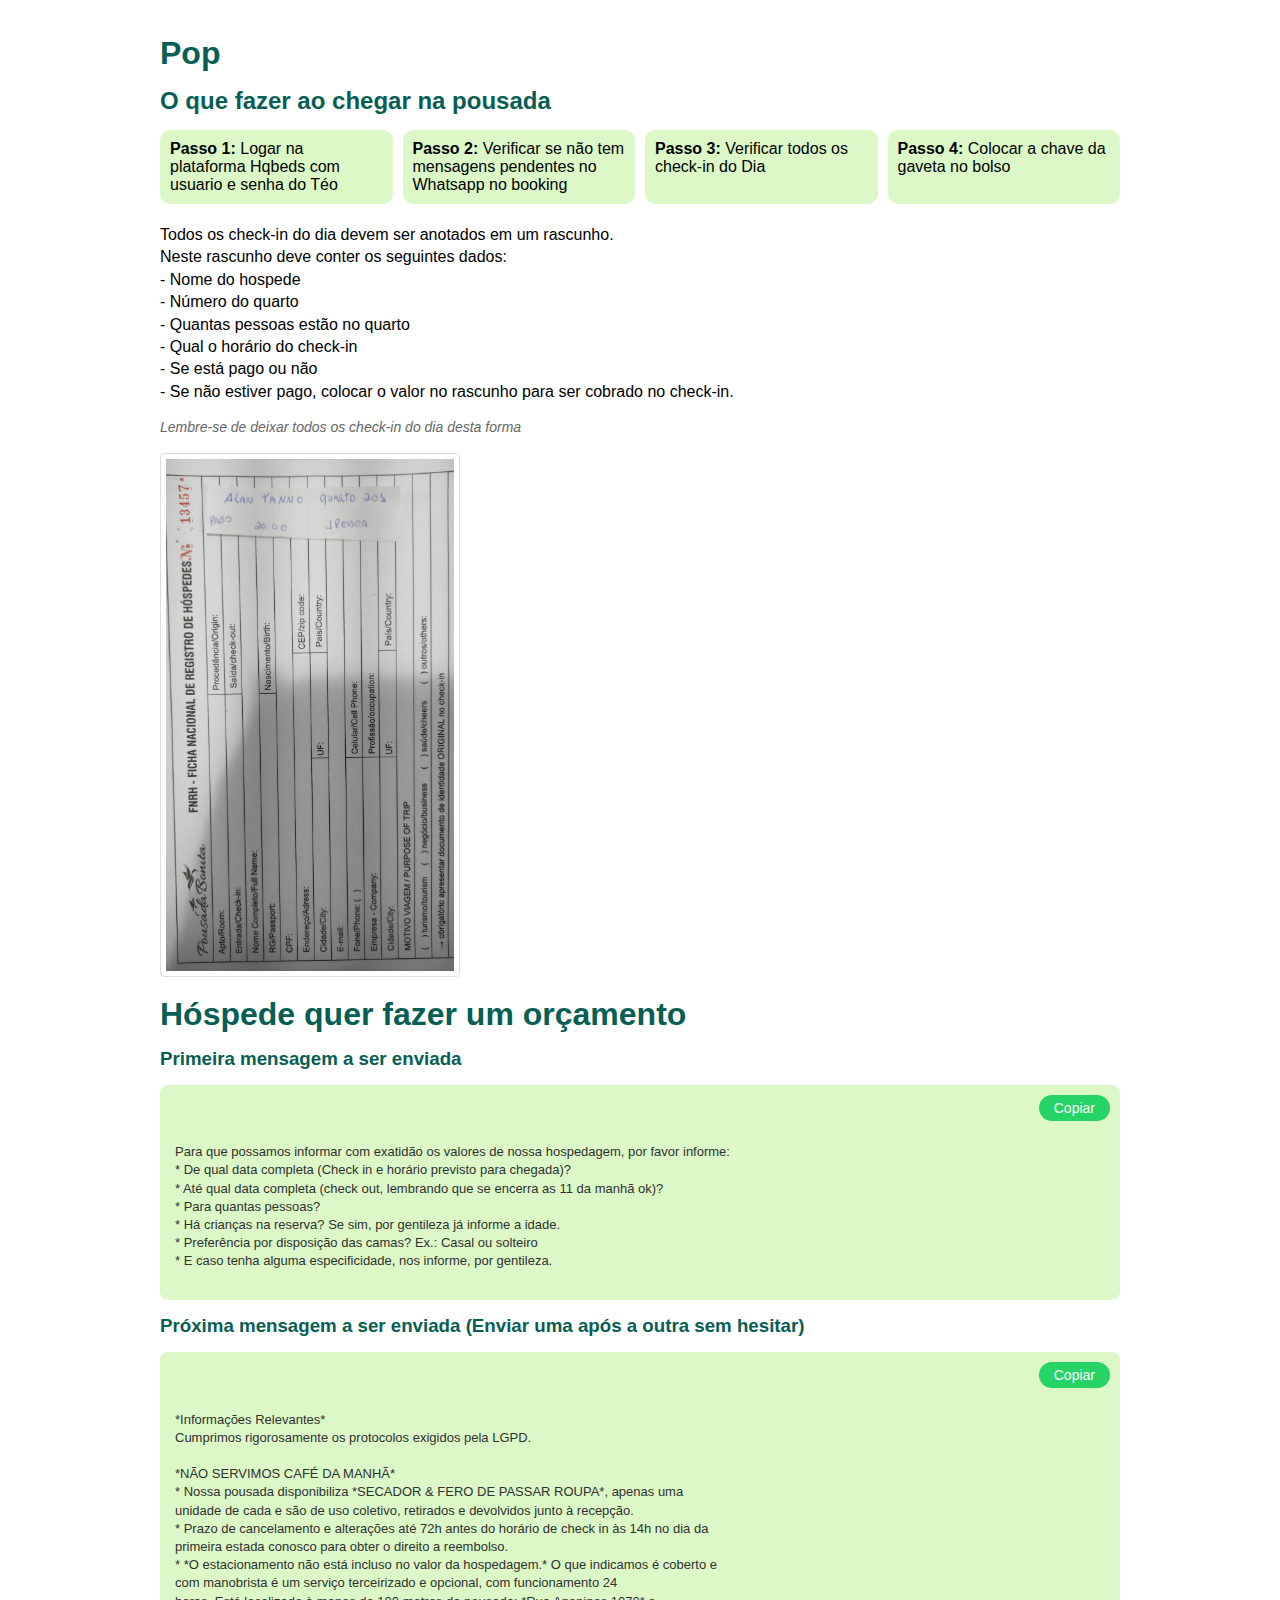
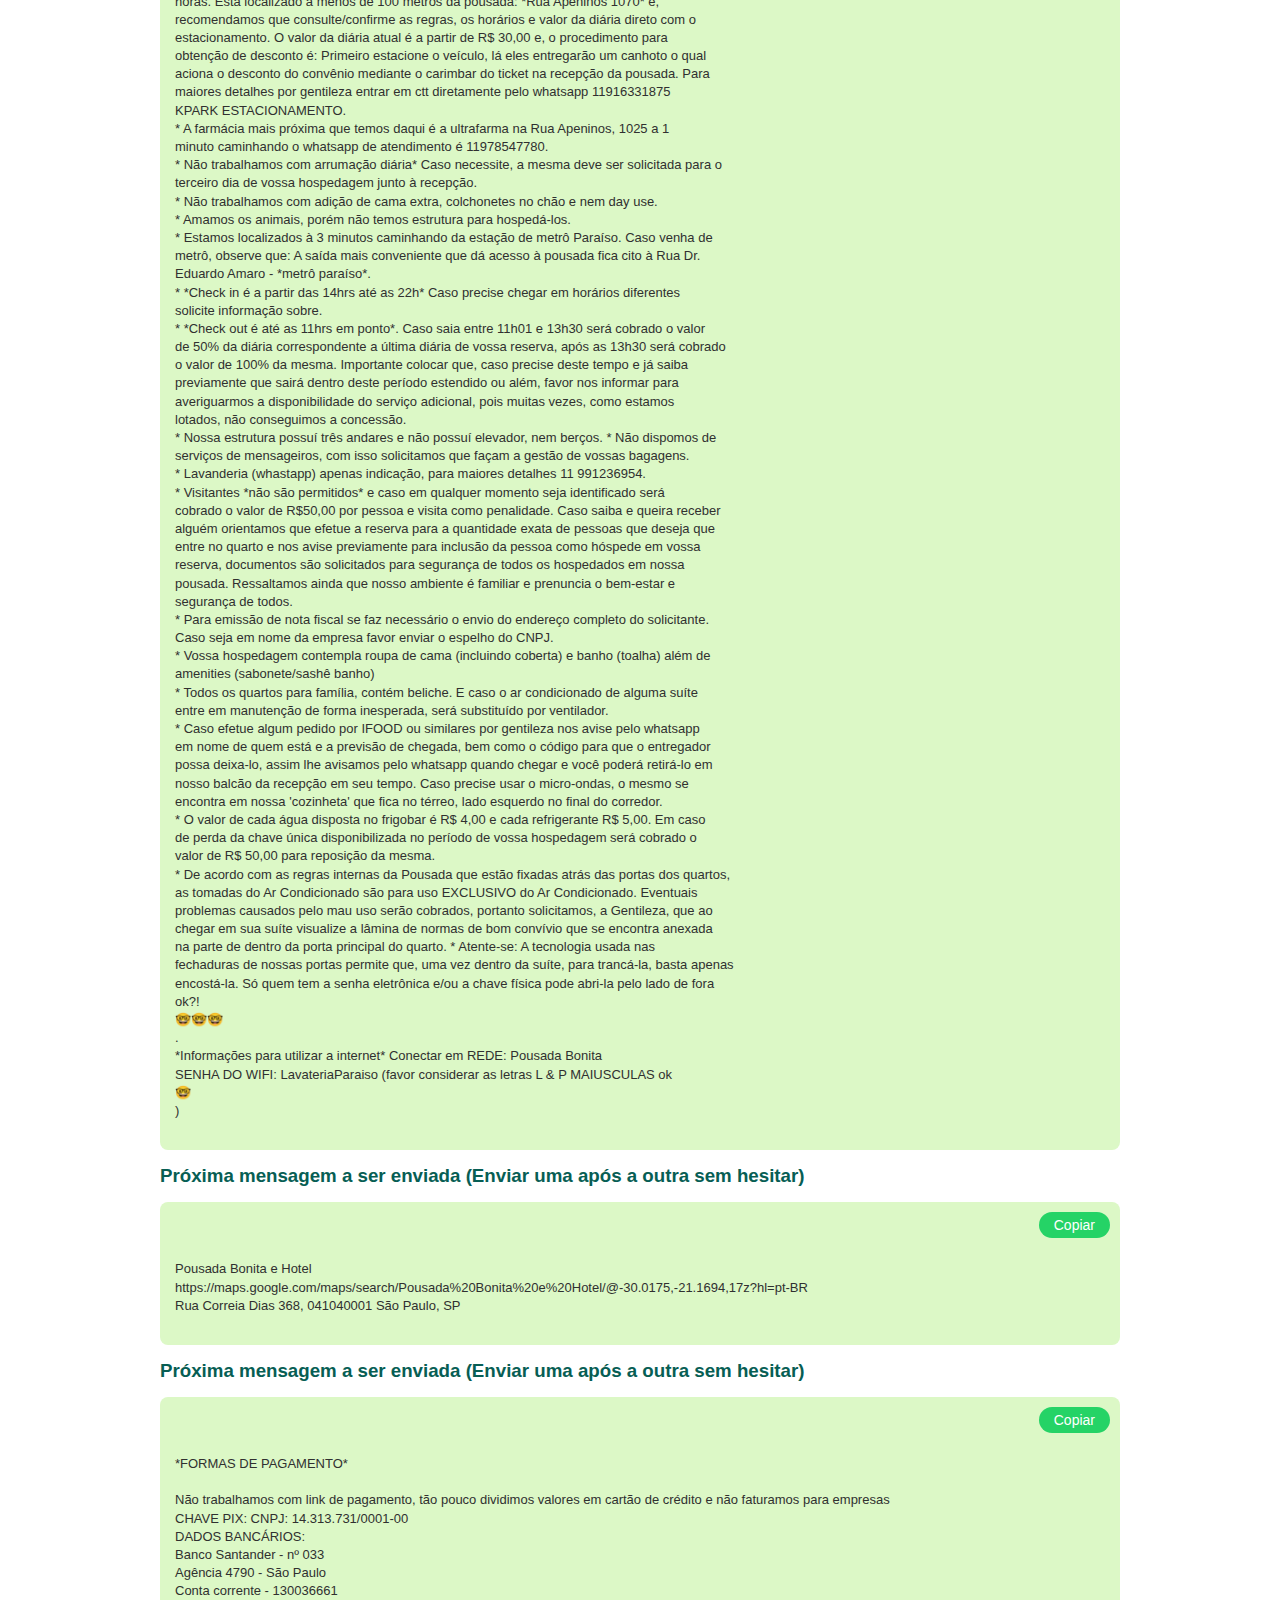
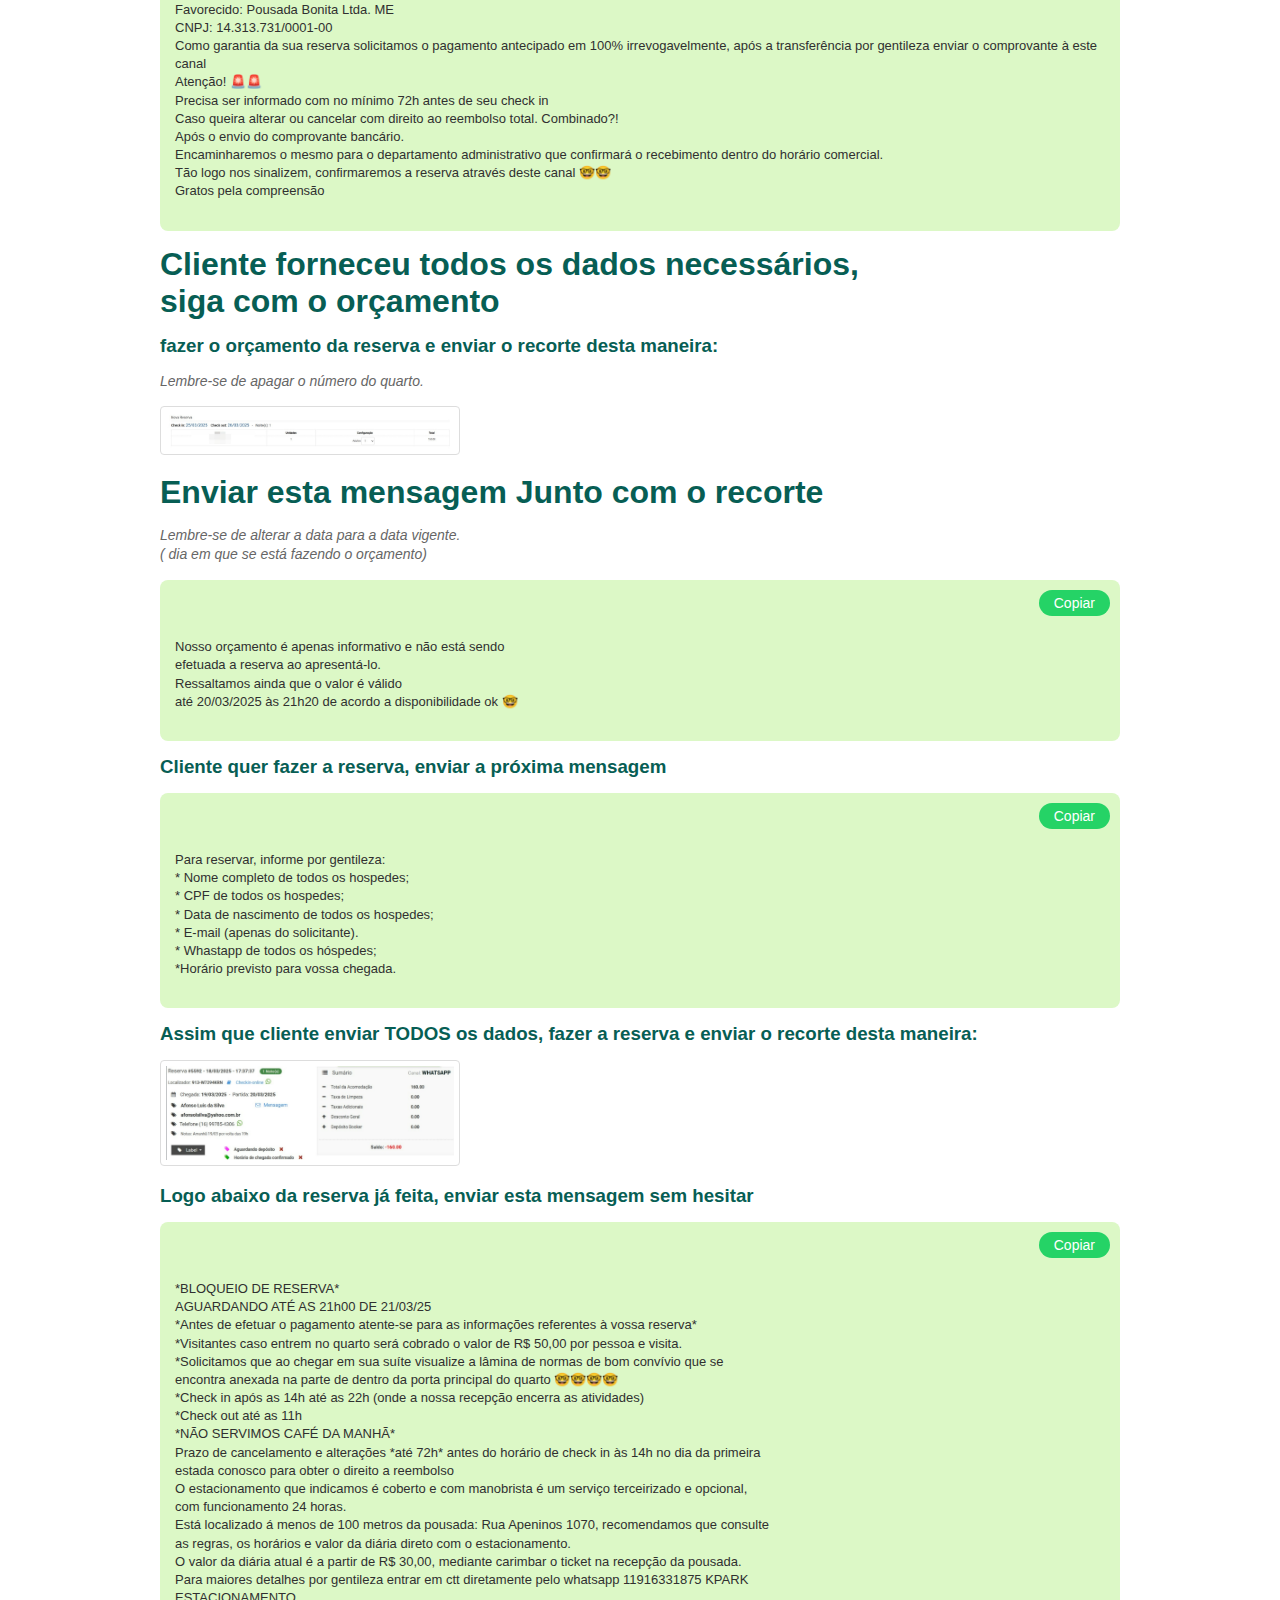
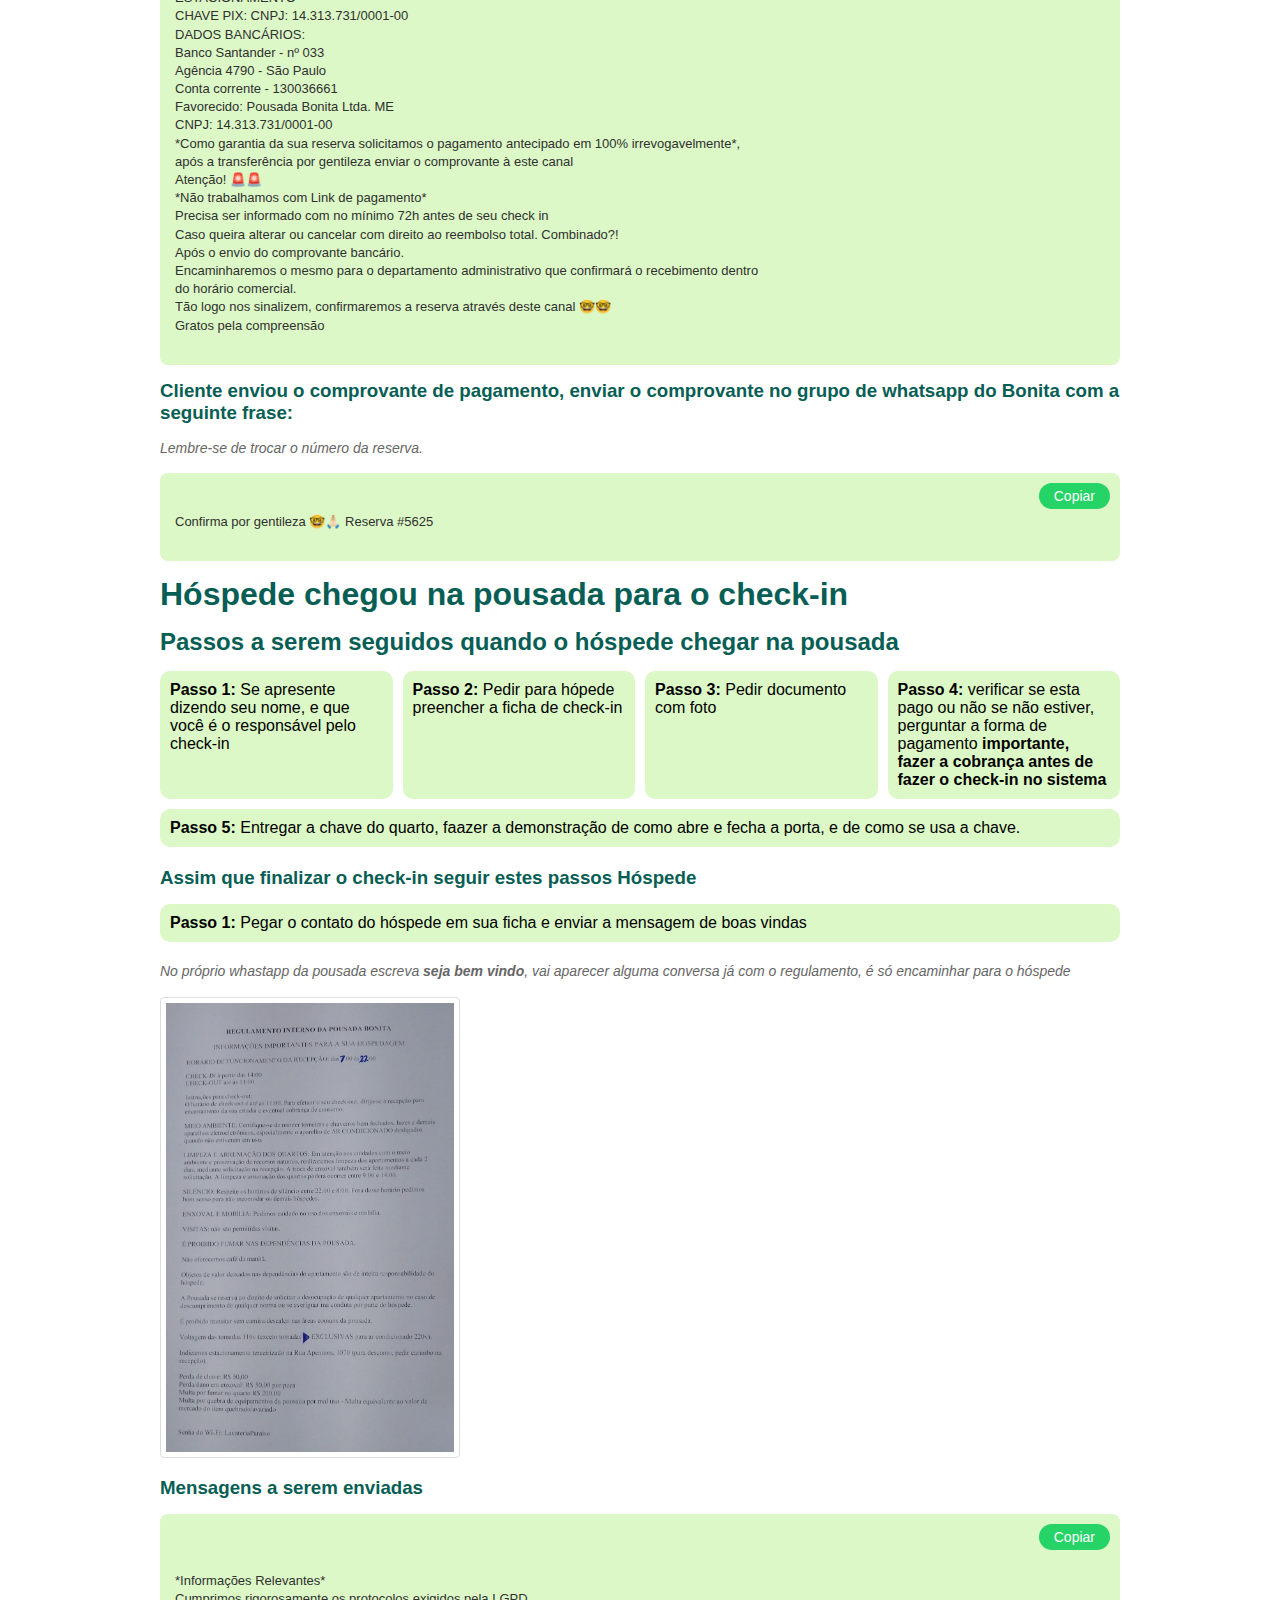
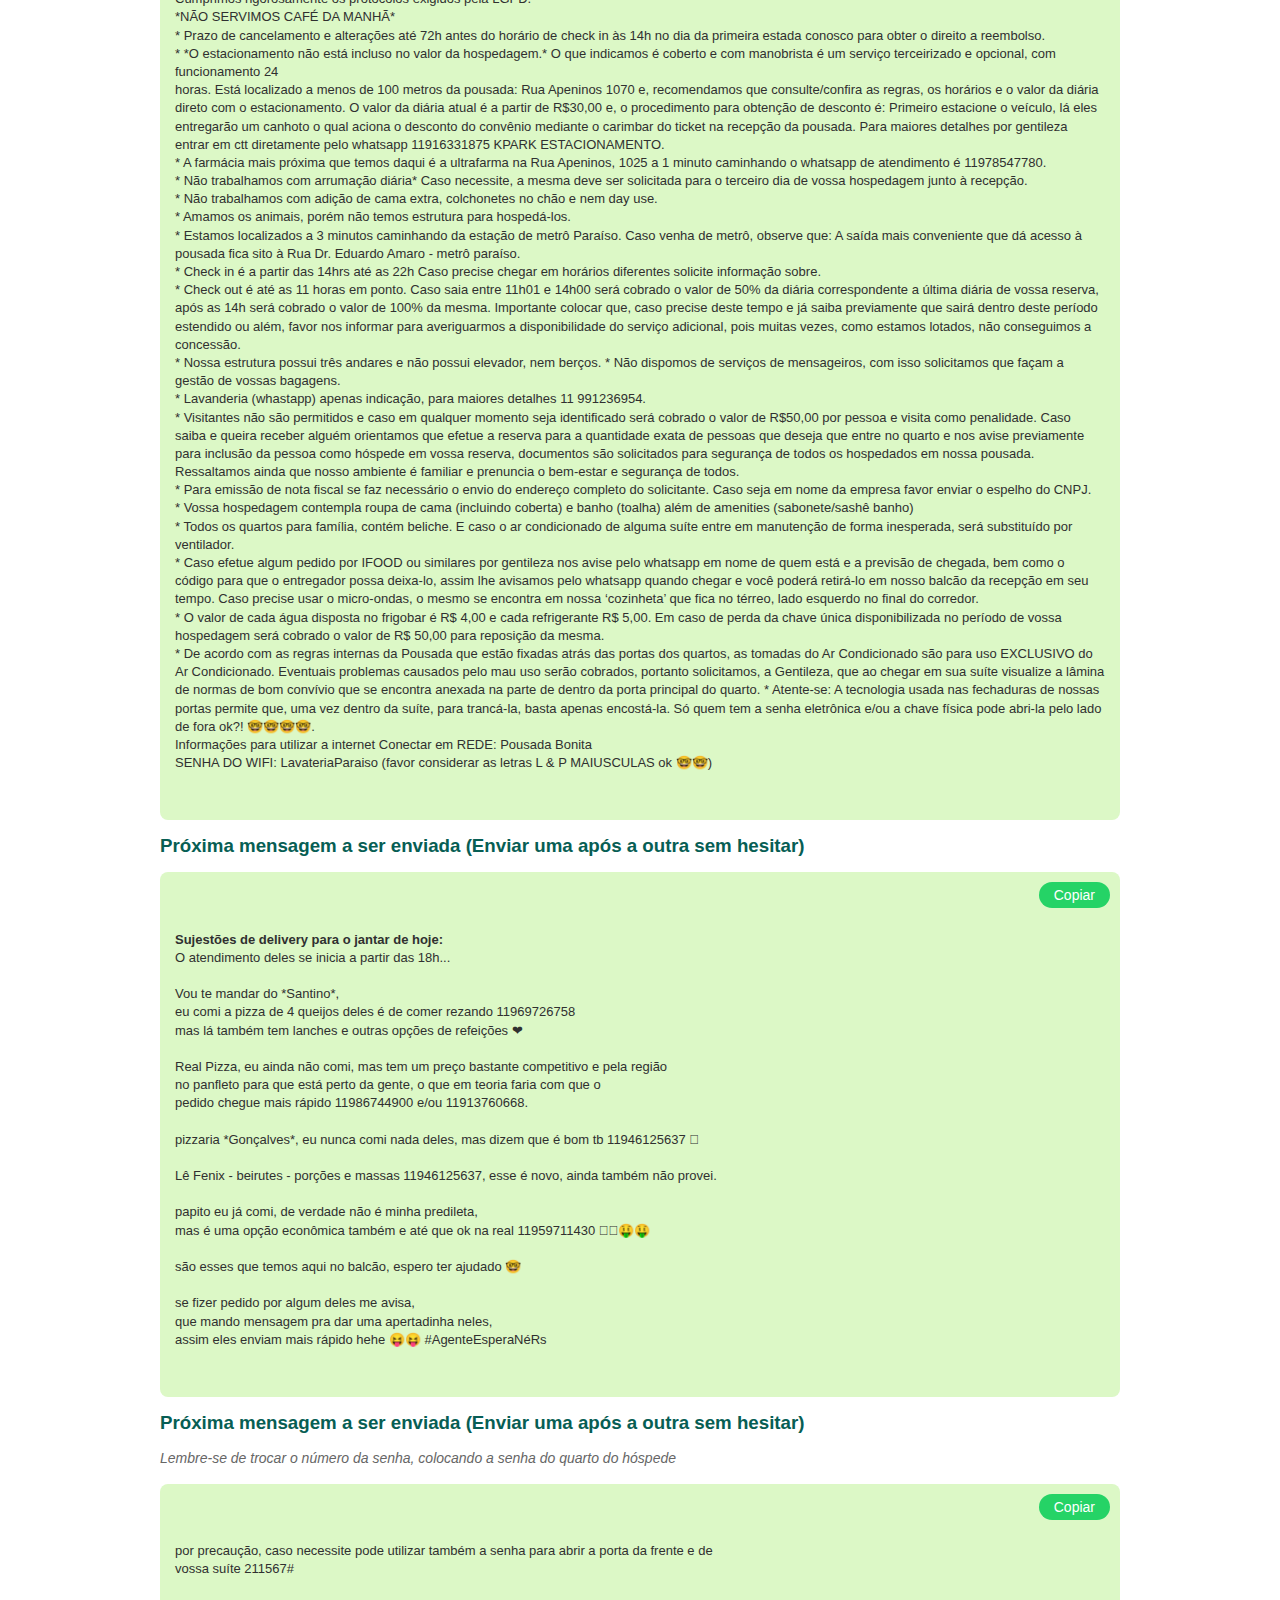
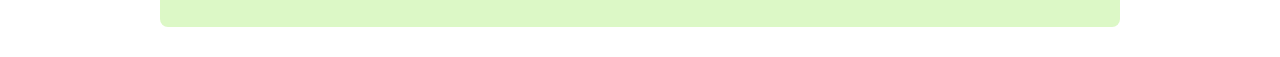
==== index.html @ 43d86a66 "." ====
<!DOCTYPE html>
<html lang="pt-br">
<head>
    <meta charset="UTF-8">
    <meta name="viewport" content="width=device-width, initial-scale=1.0">
    <title>Pop</title>
    <link rel="stylesheet" href="style.css">
</head>
<body>
    <h1>Pop</h1>

    <main>
        <h2>O que fazer ao chegar na pousada</h2>
        <div class="passos">
            <div class="passo-1">
                <strong>Passo 1:</strong>
                Logar na plataforma Hqbeds com usuario e senha do Téo
            </div>
            
            <div class="passo-2">
                <strong>Passo 2:</strong>
                Verificar se não tem mensagens pendentes no Whatsapp no booking
            </div>
            
            <div class="passo-3">
                <strong>Passo 3:</strong>
                Verificar todos os check-in do Dia
            </div>

            <div class="passo-4">
                <strong>Passo 4:</strong>
                Colocar a chave da gaveta no bolso
            </div>
        </div>

        <p>
            Todos os check-in do dia devem ser anotados em um rascunho.<br>
            Neste rascunho deve conter os seguintes dados:<br>
            - Nome do hospede<br>
            - Número do quarto<br>
            - Quantas pessoas estão no quarto<br>
            - Qual o horário do check-in<br>
            - Se está pago ou não<br>
            - Se não estiver pago, colocar o valor no rascunho para ser cobrado no check-in.
        </p>
       
        <div class="exemplo-checkin"> 

            <p class="legenda"> Lembre-se de deixar todos os check-in do dia desta forma</p>

            <div class="imagem-container">
                <img src="imagem/che.jpg" alt="Exemplo de check-in">
            </div>
           
        </div>

        <h1>Hóspede quer fazer um orçamento</h1>
        <h3>
            Primeira mensagem a ser enviada
        </h3>

        <div class="mensagem-whatsapp">
            <p id="mensagem-1">
                Para que possamos informar com exatidão os valores de nossa hospedagem, por favor informe:
                * De qual data completa (Check in e horário previsto para chegada)?
                * Até qual data completa (check out, lembrando que se encerra as 11 da manhã ok)? 
                * Para quantas pessoas?
                * Há crianças na reserva? Se sim, por gentileza já informe a idade.
                * Preferência por disposição das camas? Ex.: Casal ou solteiro 
                * E caso tenha alguma especificidade, nos informe, por gentileza.
            </p>
            <button class="botao-copiar" onclick="copiarTexto('mensagem-1')">Copiar</button>
        </div>
    
        <h3>Próxima mensagem a ser enviada (Enviar uma após a outra sem hesitar)</h3>
                    
        <div class="mensagem-whatsapp">
            <p id="mensagem-2">   <button class="botao-copiar" onclick="copiarTexto('mensagem-2')">Copiar</button>
*Informações Relevantes* 
Cumprimos rigorosamente os protocolos exigidos pela LGPD. 

*NÃO SERVIMOS CAFÉ DA MANHÃ* 
* Nossa pousada disponibiliza *SECADOR & FERO DE PASSAR ROUPA*, apenas uma 
unidade de cada e são de uso coletivo, retirados e devolvidos junto à recepção.  
* Prazo de cancelamento e alterações até 72h antes do horário de check in às 14h no dia da 
primeira estada conosco para obter o direito a reembolso. 
* *O estacionamento não está incluso no valor da hospedagem.* O que indicamos é coberto e 
com manobrista é um serviço terceirizado e opcional, com funcionamento 24 
horas. Está localizado à menos de 100 metros da pousada: *Rua Apeninos 1070* e, 
recomendamos que consulte/confirme as regras, os horários e valor da diária direto com o 
estacionamento. O valor da diária atual é a partir de R$ 30,00 e, o procedimento para 
obtenção de desconto é: Primeiro estacione o veículo, lá eles entregarão um canhoto o qual 
aciona o desconto do convênio mediante o carimbar do ticket na recepção da pousada. Para 
maiores detalhes por gentileza entrar em ctt diretamente pelo whatsapp 11916331875 
KPARK ESTACIONAMENTO. 
* A farmácia mais próxima que temos daqui é a ultrafarma na Rua Apeninos, 1025 a 1 
minuto caminhando o whatsapp de atendimento é 11978547780. 
* Não trabalhamos com arrumação diária* Caso necessite, a mesma deve ser solicitada para o 
terceiro dia de vossa hospedagem junto à recepção. 
* Não trabalhamos com adição de cama extra, colchonetes no chão e nem day use. 
* Amamos os animais, porém não temos estrutura para hospedá-los. 
* Estamos localizados à 3 minutos caminhando da estação de metrô Paraíso. Caso venha de 
metrô, observe que: A saída mais conveniente que dá acesso à pousada fica cito à Rua Dr. 
Eduardo Amaro - *metrô paraíso*. 
* *Check in é a partir das 14hrs até as 22h* Caso precise chegar em horários diferentes 
solicite informação sobre. 
* *Check out é até as 11hrs em ponto*. Caso saia entre 11h01 e 13h30 será cobrado o valor 
de 50% da diária correspondente a última diária de vossa reserva, após as 13h30 será cobrado 
o valor de 100% da mesma. Importante colocar que, caso precise deste tempo e já saiba 
previamente que sairá dentro deste período estendido ou além, favor nos informar para 
averiguarmos a disponibilidade do serviço adicional, pois muitas vezes, como estamos 
lotados, não conseguimos a concessão. 
* Nossa estrutura possuí três andares e não possuí elevador, nem berços. * Não dispomos de 
serviços de mensageiros, com isso solicitamos que façam a gestão de vossas bagagens. 
* Lavanderia (whastapp) apenas indicação, para maiores detalhes 11 991236954. 
* Visitantes *não são permitidos* e caso em qualquer momento seja identificado será 
cobrado o valor de R$50,00 por pessoa e visita como penalidade. Caso saiba e queira receber 
alguém orientamos que efetue a reserva para a quantidade exata de pessoas que deseja que 
entre no quarto e nos avise previamente para inclusão da pessoa como hóspede em vossa 
reserva, documentos são solicitados para segurança de todos os hospedados em nossa 
pousada. Ressaltamos ainda que nosso ambiente é familiar e prenuncia o bem-estar e 
segurança de todos. 
* Para emissão de nota fiscal se faz necessário o envio do endereço completo do solicitante. 
Caso seja em nome da empresa favor enviar o espelho do CNPJ. 
* Vossa hospedagem contempla roupa de cama (incluindo coberta) e banho (toalha) além de 
amenities (sabonete/sashê banho) 
* Todos os quartos para família, contém beliche. E caso o ar condicionado de alguma suíte 
entre em manutenção de forma inesperada, será substituído por ventilador. 
* Caso efetue algum pedido por IFOOD ou similares por gentileza nos avise pelo whatsapp 
em nome de quem está e a previsão de chegada, bem como o código para que o entregador 
possa deixa-lo, assim lhe avisamos pelo whatsapp quando chegar e você poderá retirá-lo em 
nosso balcão da recepção em seu tempo. Caso precise usar o micro-ondas, o mesmo se 
encontra em nossa 'cozinheta' que fica no térreo, lado esquerdo no final do corredor. 
* O valor de cada água disposta no frigobar é R$ 4,00 e cada refrigerante R$ 5,00. Em caso 
de perda da chave única disponibilizada no período de vossa hospedagem será cobrado o 
valor de R$ 50,00 para reposição da mesma. 
* De acordo com as regras internas da Pousada que estão fixadas atrás das portas dos quartos, 
as tomadas do Ar Condicionado são para uso EXCLUSIVO do Ar Condicionado. Eventuais 
problemas causados pelo mau uso serão cobrados, portanto solicitamos, a Gentileza, que ao 
chegar em sua suíte visualize a lâmina de normas de bom convívio que se encontra anexada 
na parte de dentro da porta principal do quarto. * Atente-se: A tecnologia usada nas 
fechaduras de nossas portas permite que, uma vez dentro da suíte, para trancá-la, basta apenas 
encostá-la. Só quem tem a senha eletrônica e/ou a chave física pode abri-la pelo lado de fora 
ok?! 
🤓🤓🤓
 . 
*Informações para utilizar a internet* Conectar em REDE: Pousada Bonita 
SENHA DO WIFI: LavateriaParaiso (favor considerar as letras L & P MAIUSCULAS ok 
🤓
)
            </p>
         
        </div>

        <h3>Próxima mensagem a ser enviada (Enviar uma após a outra sem hesitar)</h3>
        
        <div class="mensagem-whatsapp">
            <p id="mensagem-3">
Pousada Bonita e Hotel
https://maps.google.com/maps/search/Pousada%20Bonita%20e%20Hotel/@-30.0175,-21.1694,17z?hl=pt-BR
Rua Correia Dias 368, 041040001 São Paulo, SP
            </p>
            <button class="botao-copiar" onclick="copiarTexto('mensagem-3')">Copiar</button>
        </div>

        <h3>Próxima mensagem a ser enviada (Enviar uma após a outra sem hesitar)</h3>

        <div class="mensagem-whatsapp">
            <p id="mensagem-4">
*FORMAS DE PAGAMENTO*

Não trabalhamos com link de pagamento, tão pouco dividimos valores em cartão de crédito e não faturamos para empresas
CHAVE PIX: CNPJ: 14.313.731/0001-00
DADOS BANCÁRIOS:
Banco Santander - nº 033
Agência 4790 - São Paulo
Conta corrente - 130036661
Favorecido: Pousada Bonita Ltda. ME
CNPJ: 14.313.731/0001-00
Como garantia da sua reserva solicitamos o pagamento antecipado em 100% irrevogavelmente, após a transferência por gentileza enviar o comprovante à este canal
Atenção! 🚨🚨
Precisa ser informado com no mínimo 72h antes de seu check in
Caso queira alterar ou cancelar com direito ao reembolso total. Combinado?!
Após o envio do comprovante bancário.
Encaminharemos o mesmo para o departamento administrativo que confirmará o recebimento dentro do horário comercial.
Tão logo nos sinalizem, confirmaremos a reserva através deste canal 🤓🤓
Gratos pela compreensão
            </p>
            <button class="botao-copiar" onclick="copiarTexto('mensagem-4')">Copiar</button>

          
        </div>
        <h1> Cliente forneceu todos os dados necessários, <br>
            siga com o orçamento</h1>
        <p></p>
        <h3> fazer o orçamento da reserva e enviar o recorte desta maneira:</h3>
        <div class="imagem-container">
            <p class="legenda"> 
                Lembre-se de apagar o número do quarto.
                
               
                </p>

            <div><img src="imagem/WhatsApp Image 2025-03-21 at 15.20.46.jpeg" alt="Exemplo de orçamento"></div>
            
        </div>
        
        <h1>Enviar esta mensagem Junto com o recorte</h1>
        <p class="legenda"> 
            Lembre-se de alterar a data para a data vigente. <br>
            ( dia em que se está fazendo o orçamento)
            </p>
            
            <div class="mensagem-whatsapp">
                <button onclick="copiarTexto('mensagem-8')" id="botao-5" class="botao-copiar">Copiar</button>
                <p id="mensagem-8">
            Nosso orçamento é apenas informativo e não está sendo
            efetuada a reserva ao apresentá-lo.
            Ressaltamos ainda que o valor é válido
            até 20/03/2025 às 21h20 de acordo a disponibilidade ok 🤓
                </p>
            </div>

        <h3>Cliente quer fazer a reserva, enviar a próxima mensagem</h3>

        <div class="mensagem-whatsapp">
            <p id="mensagem-5">
        Para reservar, informe por gentileza:
        * Nome completo de todos os hospedes;
        * CPF de todos os hospedes;
        * Data de nascimento de todos os hospedes;
        * E-mail (apenas do solicitante).
        * Whastapp de todos os hóspedes;
        *Horário previsto para vossa chegada.
            </p>
            <button class="botao-copiar" onclick="copiarTexto('mensagem-5')">Copiar</button>
        </div>
            
        <h3>Assim que cliente enviar TODOS os dados, fazer a reserva e enviar o recorte desta maneira:</h3>
        
        <div class="imagem-container">
            <img src="imagem/reserva feita aguradando pagamentos.jpg" alt="Reserva feita aguardando pagamento">
        </div>

        <h3>Logo abaixo da reserva já feita, enviar esta mensagem sem hesitar</h3>
        
        <div class="mensagem-whatsapp">
            <p id="mensagem-6">
*BLOQUEIO DE RESERVA*
AGUARDANDO ATÉ AS 21h00 DE 21/03/25
*Antes de efetuar o pagamento atente-se para as informações referentes à vossa reserva*
*Visitantes caso entrem no quarto será cobrado o valor de R$ 50,00 por pessoa e visita.
*Solicitamos que ao chegar em sua suíte visualize a lâmina de normas de bom convívio que se
encontra anexada na parte de dentro da porta principal do quarto 🤓🤓🤓🤓
*Check in após as 14h até as 22h (onde a nossa recepção encerra as atividades)
*Check out até as 11h
*NÃO SERVIMOS CAFÉ DA MANHÃ*
Prazo de cancelamento e alterações *até 72h* antes do horário de check in às 14h no dia da primeira
estada conosco para obter o direito a reembolso
O estacionamento que indicamos é coberto e com manobrista é um serviço terceirizado e opcional,
com funcionamento 24 horas.
Está localizado á menos de 100 metros da pousada: Rua Apeninos 1070, recomendamos que consulte
as regras, os horários e valor da diária direto com o estacionamento.
O valor da diária atual é a partir de R$ 30,00, mediante carimbar o ticket na recepção da pousada.
Para maiores detalhes por gentileza entrar em ctt diretamente pelo whatsapp 11916331875 KPARK
ESTACIONAMENTO
CHAVE PIX: CNPJ: 14.313.731/0001-00
DADOS BANCÁRIOS:
Banco Santander - nº 033
Agência 4790 - São Paulo
Conta corrente - 130036661
Favorecido: Pousada Bonita Ltda. ME
CNPJ: 14.313.731/0001-00
*Como garantia da sua reserva solicitamos o pagamento antecipado em 100% irrevogavelmente*,
após a transferência por gentileza enviar o comprovante à este canal
Atenção! 🚨🚨
*Não trabalhamos com Link de pagamento*
Precisa ser informado com no mínimo 72h antes de seu check in
Caso queira alterar ou cancelar com direito ao reembolso total. Combinado?!
Após o envio do comprovante bancário.
Encaminharemos o mesmo para o departamento administrativo que confirmará o recebimento dentro
do horário comercial.
Tão logo nos sinalizem, confirmaremos a reserva através deste canal 🤓🤓
Gratos pela compreensão
            </p>
            <button class="botao-copiar" onclick="copiarTexto('mensagem-6')">Copiar</button>
        </div>
        
        <h3>Cliente enviou o comprovante de pagamento, enviar o comprovante no grupo de whatsapp do Bonita com a seguinte frase:</h3>
        <p class="legenda">
            Lembre-se de trocar o número da reserva.
         </p>
        <div class="mensagem-whatsapp">
           
            <p id="mensagem-7">Confirma por gentileza 🤓🙏🏻 Reserva #5625</p>
            <button class="botao-copiar" onclick="copiarTexto('mensagem-7')">Copiar</button>
        </div>
        
       
        <h1>
        Hóspede chegou na pousada para o check-in
        </h1>

       <h2>Passos a serem seguidos quando o hóspede 
        chegar na pousada
       </h2>
        <div class="passos">
            <div class="passo-1">
                <strong>Passo 1:</strong>
                Se apresente dizendo seu nome, e que você é 
                o responsável pelo check-in
            </div>
            
            <div class="passo-2">
                <strong>Passo 2:</strong>
                Pedir para hópede preencher a ficha de check-in
            </div>
            
            <div class="passo-3">
                <strong>Passo 3:</strong>
                Pedir documento com foto
            </div>

            <div class="passo-4">
                <strong>Passo 4:</strong>
                verificar se esta pago ou não
                se não estiver, perguntar a forma de pagamento
                <strong>importante, fazer a cobrança antes de 
                    fazer o check-in no sistema</strong>
            </div>
           
              
            <div class="passo-5">
                <strong>Passo 5:</strong>
                Entregar a chave do quarto, faazer a
                 demonstração de como
                abre e fecha a porta, e de
                 como se usa a chave.

            </div>      
        </div>


        <h3>
                Assim que finalizar o check-in 
                seguir estes passos Hóspede
        </h3>
        <div class="passos">
            <div class="passo-1">
                <strong>Passo 1:</strong>
                Pegar o contato do hóspede em sua ficha e enviar 
                a mensagem de boas vindas
               
            </div>
             </div>     

        
         
        <p class="legenda">
            No próprio whastapp da pousada escreva
             <strong>seja bem vindo</strong>, vai aparecer alguma conversa
            já com o regulamento, é só encaminhar para o hóspede
         </p>
        <img src="imagem/regulamento interno.jpeg" alt="">

        <h3>Mensagens a serem enviadas</h3>

        <div class="mensagem-whatsapp">
            <p id="mensagem-9">
                *Informações Relevantes*
Cumprimos rigorosamente os protocolos exigidos pela LGPD.
*NÃO SERVIMOS CAFÉ DA MANHÃ*
* Prazo de cancelamento e alterações até 72h antes do horário de check in às 14h no dia da primeira estada conosco para obter o direito a reembolso.
* *O estacionamento não está incluso no valor da hospedagem.* O que indicamos é coberto e com manobrista é um serviço terceirizado e opcional, com funcionamento 24
horas. Está localizado a menos de 100 metros da pousada: Rua Apeninos 1070 e, recomendamos que consulte/confira as regras, os horários e o valor da diária direto com o estacionamento. O valor da diária atual é a partir de R$30,00 e, o procedimento para obtenção de desconto é: Primeiro estacione o veículo, lá eles entregarão um canhoto o qual aciona o desconto do convênio mediante o carimbar do ticket na recepção da pousada. Para maiores detalhes por gentileza entrar em ctt diretamente pelo whatsapp 11916331875 KPARK ESTACIONAMENTO.
* A farmácia mais próxima que temos daqui é a ultrafarma na Rua Apeninos, 1025 a 1 minuto caminhando o whatsapp de atendimento é 11978547780.
* Não trabalhamos com arrumação diária* Caso necessite, a mesma deve ser solicitada para o terceiro dia de vossa hospedagem junto à recepção.
* Não trabalhamos com adição de cama extra, colchonetes no chão e nem day use.
* Amamos os animais, porém não temos estrutura para hospedá-los.
* Estamos localizados a 3 minutos caminhando da estação de metrô Paraíso. Caso venha de metrô, observe que: A saída mais conveniente que dá acesso à pousada fica sito à Rua Dr. Eduardo Amaro - metrô paraíso.
* Check in é a partir das 14hrs até as 22h Caso precise chegar em horários diferentes solicite informação sobre.
* Check out é até as 11 horas em ponto. Caso saia entre 11h01 e 14h00 será cobrado o valor de 50% da diária correspondente a última diária de vossa reserva, após as 14h será cobrado o valor de 100% da mesma. Importante colocar que, caso precise deste tempo e já saiba previamente que sairá dentro deste período estendido ou além, favor nos informar para averiguarmos a disponibilidade do serviço adicional, pois muitas vezes, como estamos lotados, não conseguimos a concessão.
* Nossa estrutura possui três andares e não possui elevador, nem berços. * Não dispomos de serviços de mensageiros, com isso solicitamos que façam a gestão de vossas bagagens.
* Lavanderia (whastapp) apenas indicação, para maiores detalhes 11 991236954.
* Visitantes não são permitidos e caso em qualquer momento seja identificado será cobrado o valor de R$50,00 por pessoa e visita como penalidade. Caso saiba e queira receber alguém orientamos que efetue a reserva para a quantidade exata de pessoas que deseja que entre no quarto e nos avise previamente para inclusão da pessoa como hóspede em vossa reserva, documentos são solicitados para segurança de todos os hospedados em nossa pousada. Ressaltamos ainda que nosso ambiente é familiar e prenuncia o bem-estar e segurança de todos.
* Para emissão de nota fiscal se faz necessário o envio do endereço completo do solicitante. Caso seja em nome da empresa favor enviar o espelho do CNPJ.
* Vossa hospedagem contempla roupa de cama (incluindo coberta) e banho (toalha) além de amenities (sabonete/sashê banho)
* Todos os quartos para família, contém beliche. E caso o ar condicionado de alguma suíte entre em manutenção de forma inesperada, será substituído por ventilador.
* Caso efetue algum pedido por IFOOD ou similares por gentileza nos avise pelo whatsapp em nome de quem está e a previsão de chegada, bem como o código para que o entregador possa deixa-lo, assim lhe avisamos pelo whatsapp quando chegar e você poderá retirá-lo em nosso balcão da recepção em seu tempo. Caso precise usar o micro-ondas, o mesmo se encontra em nossa ‘cozinheta’ que fica no térreo, lado esquerdo no final do corredor.
* O valor de cada água disposta no frigobar é R$ 4,00 e cada refrigerante R$ 5,00. Em caso de perda da chave única disponibilizada no período de vossa hospedagem será cobrado o valor de R$ 50,00 para reposição da mesma.
* De acordo com as regras internas da Pousada que estão fixadas atrás das portas dos quartos, as tomadas do Ar Condicionado são para uso EXCLUSIVO do Ar Condicionado. Eventuais problemas causados pelo mau uso serão cobrados, portanto solicitamos, a Gentileza, que ao chegar em sua suíte visualize a lâmina de normas de bom convívio que se encontra anexada na parte de dentro da porta principal do quarto. * Atente-se: A tecnologia usada nas fechaduras de nossas portas permite que, uma vez dentro da suíte, para trancá-la, basta apenas encostá-la. Só quem tem a senha eletrônica e/ou a chave física pode abri-la pelo lado de fora ok?! 🤓🤓🤓🤓.
Informações para utilizar a internet Conectar em REDE: Pousada Bonita
SENHA DO WIFI: LavateriaParaiso (favor considerar as letras L & P MAIUSCULAS ok 🤓🤓)            

            </p>
            <button class="botao-copiar" onclick="copiarTexto('mensagem-9')">Copiar</button>


        </div>

        <h3>Próxima mensagem a ser enviada (Enviar uma após a outra sem hesitar)</h3>

        <div class="mensagem-whatsapp">
            <p id="mensagem-10">
                <strong>Sujestões de delivery para o jantar de hoje:</strong>
                O atendimento deles se inicia a partir das 18h...

Vou te mandar do *Santino*, 
eu comi a pizza de 4 queijos deles é de comer rezando 11969726758 
mas lá também tem lanches e outras opções de refeições ❤

Real Pizza, eu ainda não comi, mas tem um preço bastante competitivo e pela região
 no panfleto para que está perto da gente, o que em teoria faria com que o
  pedido chegue mais rápido 11986744900 e/ou 11913760668. 

pizzaria *Gonçalves*, eu nunca comi nada deles, mas dizem que é bom tb 11946125637 􁊃

Lê Fenix - beirutes - porções e massas 11946125637, esse é novo, ainda também não provei.

papito eu já comi, de verdade não é minha predileta, 
mas é uma opção econômica também e até que ok na real 11959711430 􀀀􀀀🤑🤑

são esses que temos aqui no balcão, espero ter ajudado 🤓

se fizer pedido por algum deles me avisa, 
que mando mensagem pra dar uma apertadinha neles, 
assim eles enviam mais rápido hehe 😝😝 #AgenteEsperaNéRs

            </p>
            <button class="botao-copiar" onclick="copiarTexto('mensagem-10')">Copiar</button>
        </div>

        <h3>Próxima mensagem a ser enviada (Enviar uma após a outra sem hesitar)</h3>

        <p class="legenda">
            Lembre-se de trocar o número da senha, colocando
             a senha do quarto do hóspede
         </p>
        <div class="mensagem-whatsapp">
            <p id="mensagem-11">
                por precaução, caso necessite pode utilizar também a senha para abrir a porta da frente e de
                vossa suíte  211567#

            </p>
            <button class="botao-copiar" onclick="copiarTexto('mensagem-11')">Copiar</button>
        </div>

        




          
    </main>

    <script>
        function copiarTexto(id) {
            const texto = document.getElementById(id).innerText;
            navigator.clipboard.writeText(texto).then(() => {
                const botao = document.querySelector(`button[onclick="copiarTexto('${id}')"]`);
                const textoOriginal = botao.innerText;
                botao.innerText = "Copiado!";
                setTimeout(() => {
                    botao.innerText = textoOriginal;
                }, 2000);
            });
        }
    </script>
</body>
</html>
---- style.css ----
* {
    box-sizing: border-box;
    margin: 0;
    padding: 0;
    font-family: Arial, sans-serif;
}

body {
    padding: 20px;
    max-width: 1000px;
    margin: 0 auto;
}

h1, h2, h3 {
    margin: 15px 0;
    color: #075E54;
}

.passos {
    display: flex;
    flex-wrap: wrap;
    gap: 10px;
    margin-bottom: 20px;
}

.passos > div {
    background-color: #DCF8C6;
    padding: 10px;
    border-radius: 10px;
    flex: 1;
    min-width: 200px;
}

.mensagem-whatsapp {
    background-color: #DCF8C6;
    border-radius: 8px;
    padding: 15px;
    margin: 10px 0;
    position: relative;
    min-height: 50px;
}

.mensagem-whatsapp p {
    font-size: 13px;         /* Fonte menor */
    line-height: 1.4;        /* Espaçamento entre linhas reduzido */
    white-space: pre-line;   /* Mantém as quebras de linha */
    margin-top: 25px;        /* Espaço para o botão */
    color: #303030;          /* Cor mais escura para melhor legibilidade */
}

.mensagem-whatsapp pre {
    font-size: 13px;
    font-family: inherit;    /* Usa a mesma fonte do parágrafo */
    margin: 0;
    white-space: pre-line;
}

/* Para textos ainda menores como informações adicionais */
.mensagem-whatsapp .texto-pequeno {
    font-size: 12px;
    color: #666;
}

.botao-copiar {
    position: absolute;
    top: 10px;
    right: 10px;
    background-color: #25D366;
    color: white;
    border: none;
    padding: 5px 15px;
    border-radius: 15px;
    cursor: pointer;
    font-size: 14px;
    z-index: 1;
}

.botao-copiar:hover {
    background-color: #128C7E;
}

.botao-copiar.copiado {
    background-color: #34B7F1;
}

img {
    max-width: 300px;
    height: auto;
    border: 1px solid #ddd;
    border-radius: 4px;
    padding: 5px;
}

.legenda {
    font-size: 14px;
    font-style: italic;
    margin-top: 5px;
    color: #666;
}

p {
    margin-bottom: 15px;
    line-height: 1.4;
}

#informacoes-relevantes {
    margin-top: 20px;
}

.botoes-container {
    display: flex;
    flex-wrap: wrap;
    gap: 10px;
    margin-top: 10px;
}
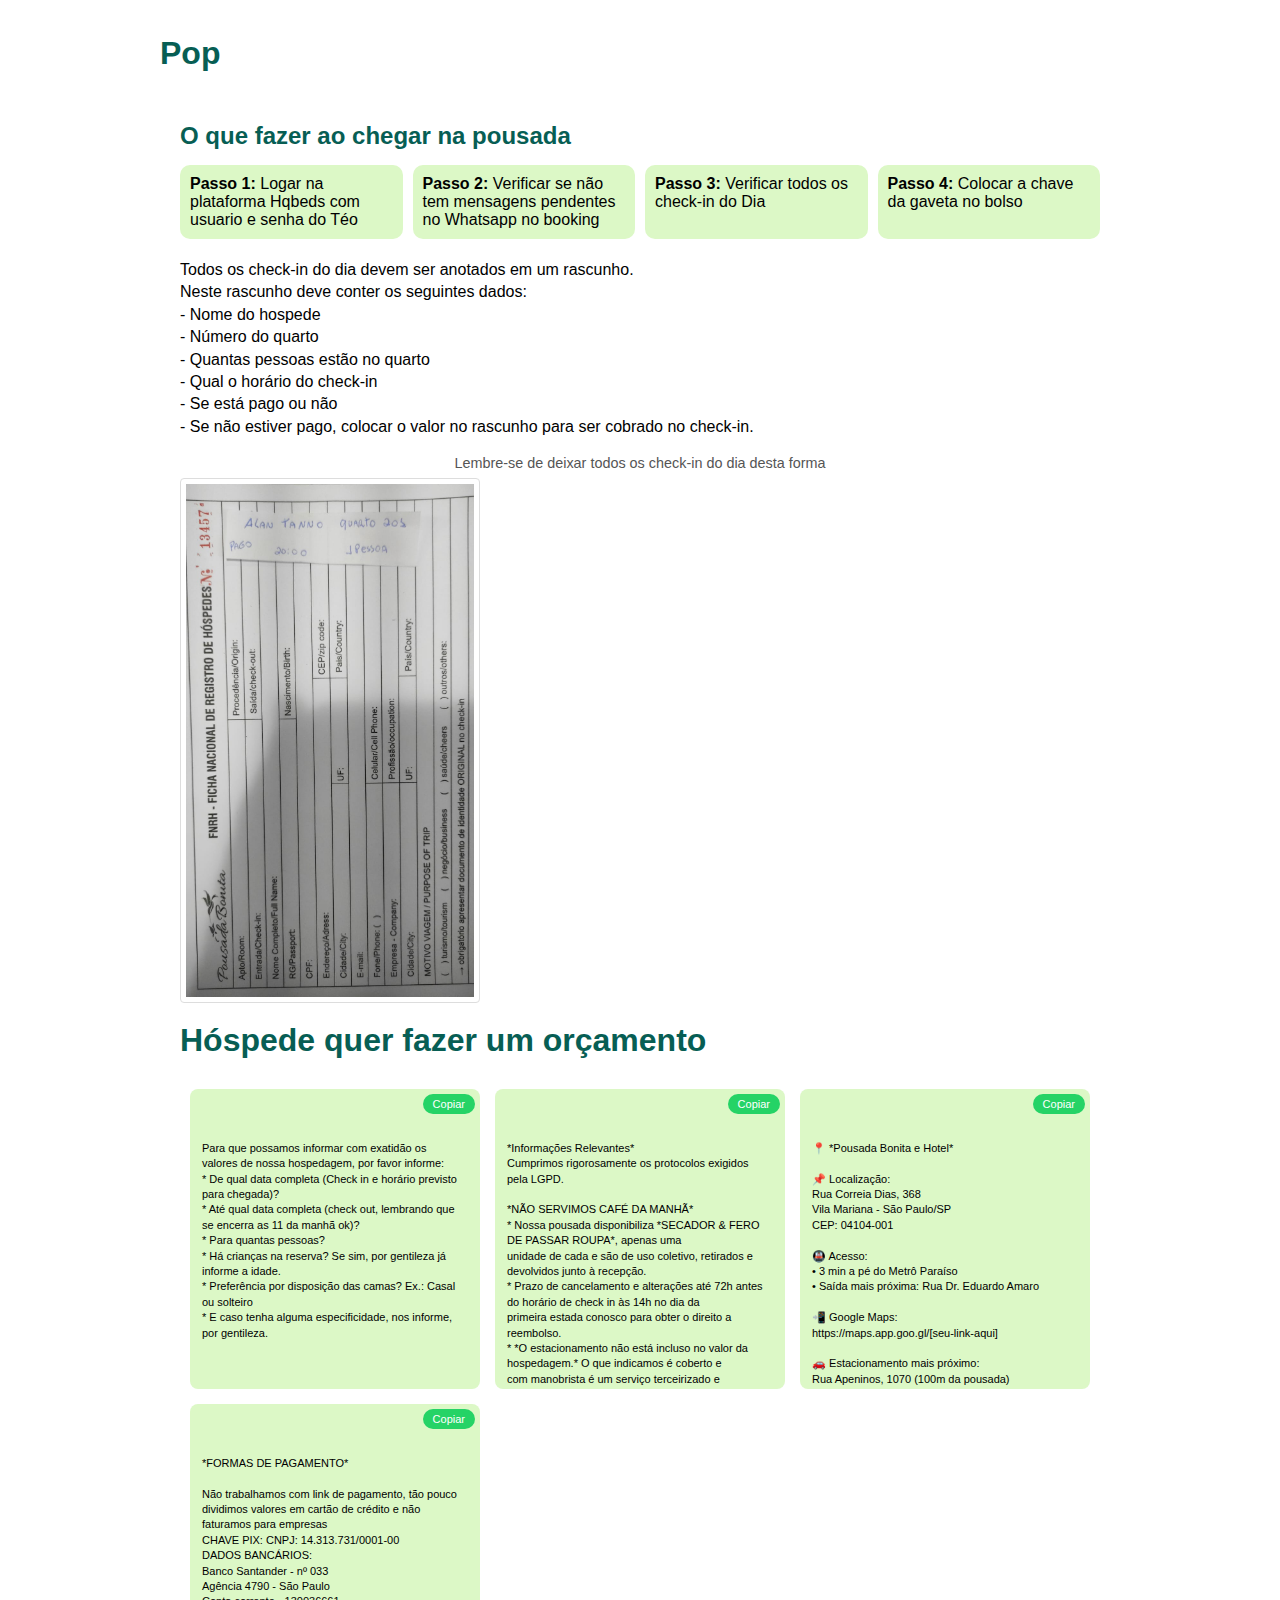
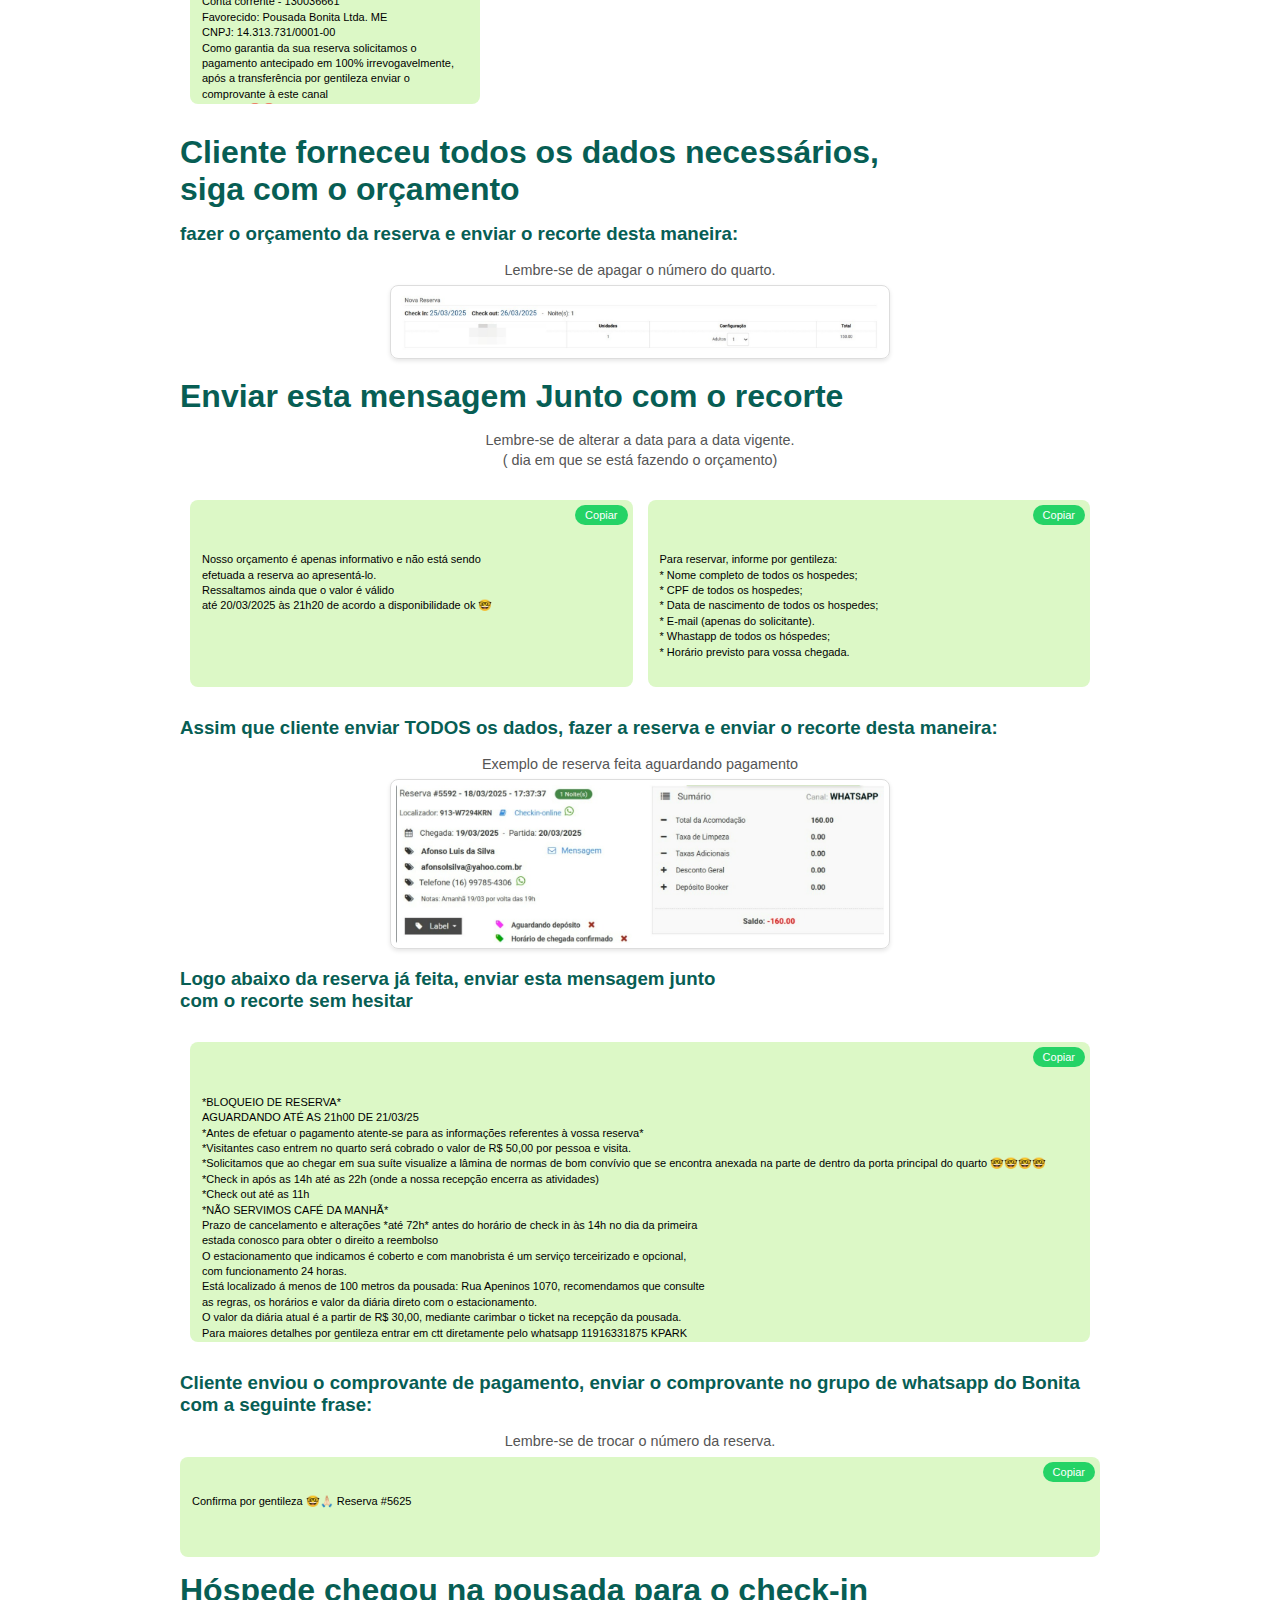
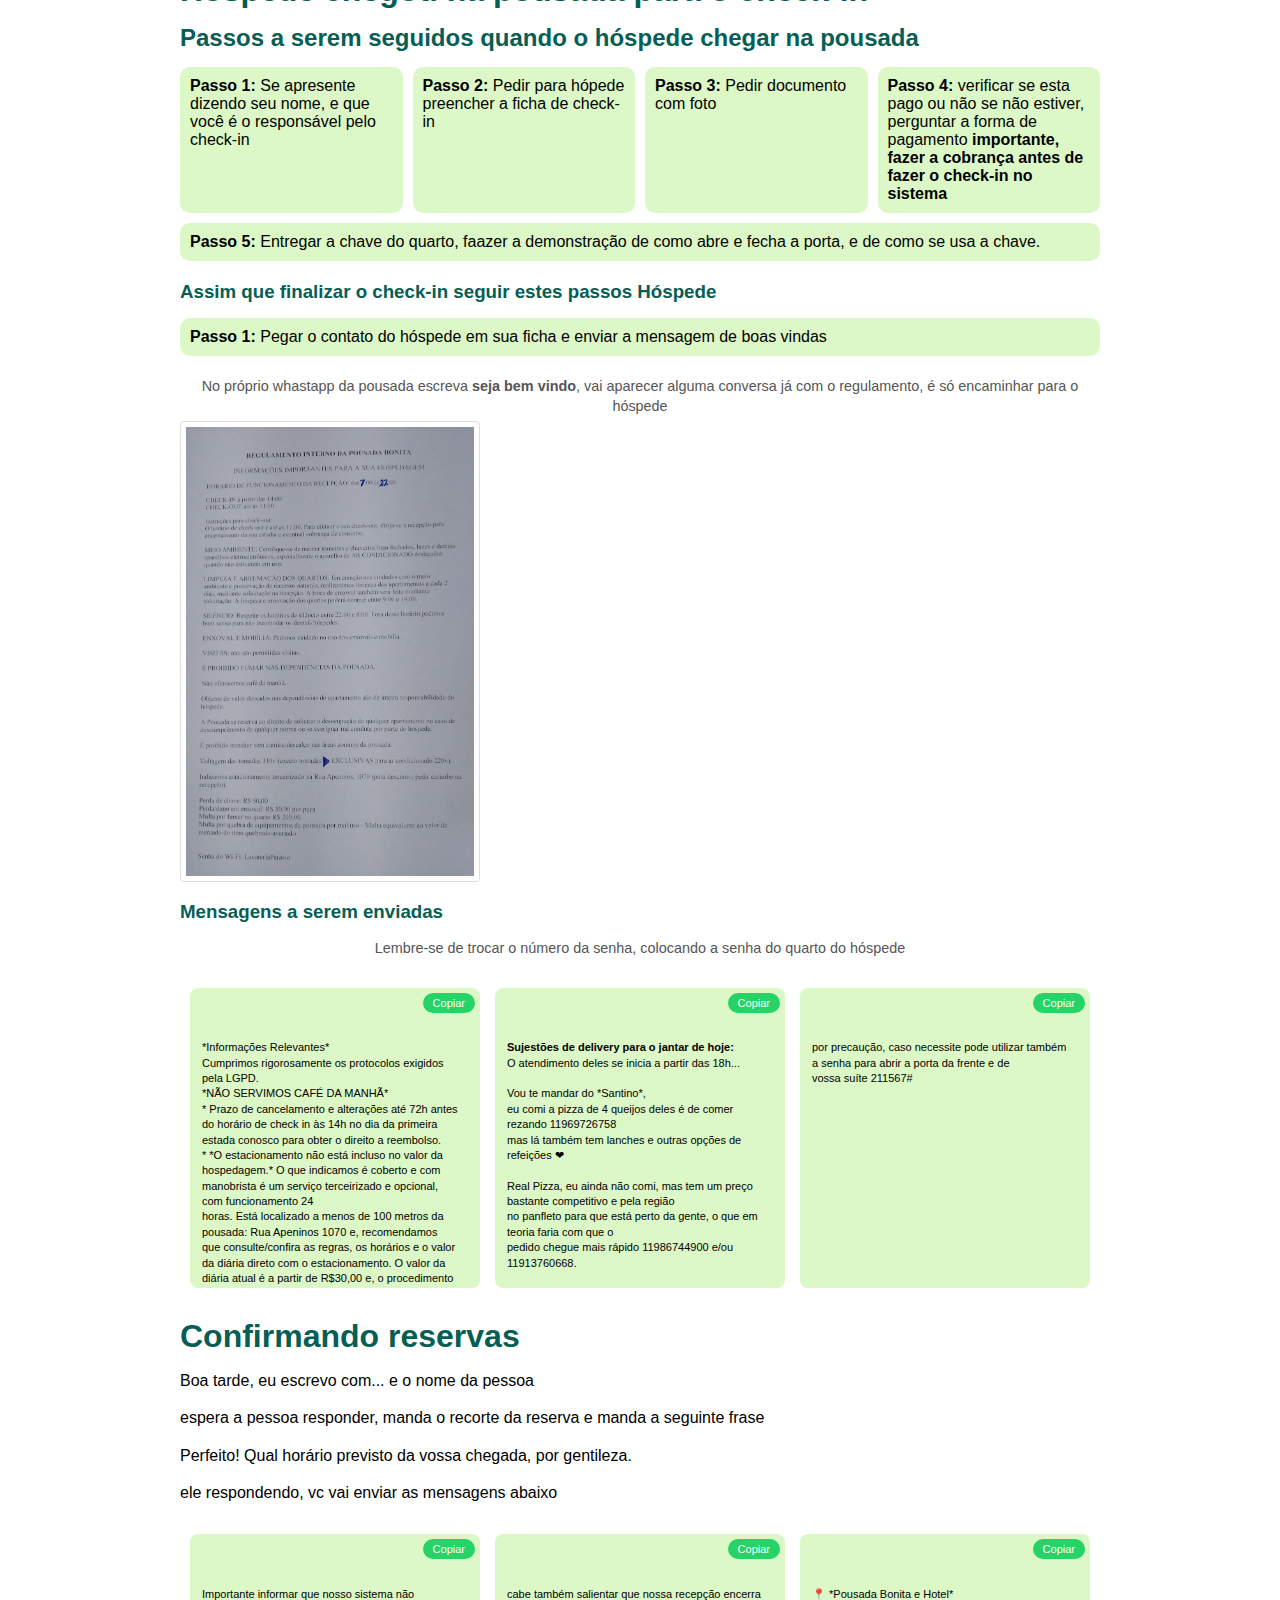
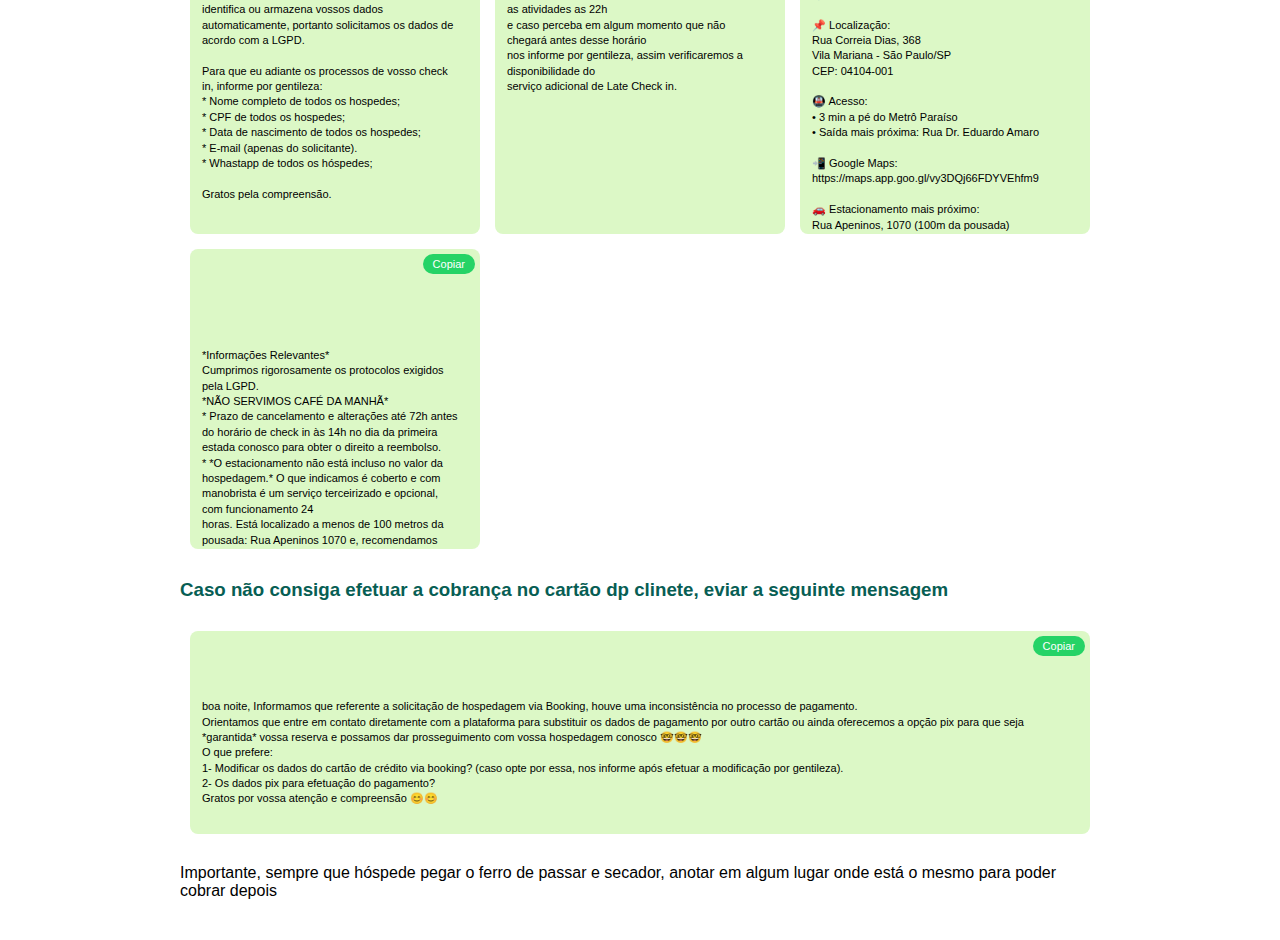
==== commit cfaa3efe: "." ====
--- a/index.html
+++ b/index.html
@@ -48,146 +48,163 @@
 
             <p class="legenda"> Lembre-se de deixar todos os check-in do dia desta forma</p>
 
-            <div class="imagem-container">
+            <div class="imagem">
                 <img src="imagem/che.jpg" alt="Exemplo de check-in">
             </div>
            
         </div>
 
         <h1>Hóspede quer fazer um orçamento</h1>
-        <h3>
-            Primeira mensagem a ser enviada
-        </h3>
-
-        <div class="mensagem-whatsapp">
-            <p id="mensagem-1">
-                Para que possamos informar com exatidão os valores de nossa hospedagem, por favor informe:
-                * De qual data completa (Check in e horário previsto para chegada)?
-                * Até qual data completa (check out, lembrando que se encerra as 11 da manhã ok)? 
-                * Para quantas pessoas?
-                * Há crianças na reserva? Se sim, por gentileza já informe a idade.
-                * Preferência por disposição das camas? Ex.: Casal ou solteiro 
-                * E caso tenha alguma especificidade, nos informe, por gentileza.
-            </p>
-            <button class="botao-copiar" onclick="copiarTexto('mensagem-1')">Copiar</button>
-        </div>
-    
-        <h3>Próxima mensagem a ser enviada (Enviar uma após a outra sem hesitar)</h3>
-                    
-        <div class="mensagem-whatsapp">
-            <p id="mensagem-2">   <button class="botao-copiar" onclick="copiarTexto('mensagem-2')">Copiar</button>
-*Informações Relevantes* 
-Cumprimos rigorosamente os protocolos exigidos pela LGPD. 
-
-*NÃO SERVIMOS CAFÉ DA MANHÃ* 
-* Nossa pousada disponibiliza *SECADOR & FERO DE PASSAR ROUPA*, apenas uma 
-unidade de cada e são de uso coletivo, retirados e devolvidos junto à recepção.  
-* Prazo de cancelamento e alterações até 72h antes do horário de check in às 14h no dia da 
-primeira estada conosco para obter o direito a reembolso. 
-* *O estacionamento não está incluso no valor da hospedagem.* O que indicamos é coberto e 
-com manobrista é um serviço terceirizado e opcional, com funcionamento 24 
-horas. Está localizado à menos de 100 metros da pousada: *Rua Apeninos 1070* e, 
-recomendamos que consulte/confirme as regras, os horários e valor da diária direto com o 
-estacionamento. O valor da diária atual é a partir de R$ 30,00 e, o procedimento para 
-obtenção de desconto é: Primeiro estacione o veículo, lá eles entregarão um canhoto o qual 
-aciona o desconto do convênio mediante o carimbar do ticket na recepção da pousada. Para 
-maiores detalhes por gentileza entrar em ctt diretamente pelo whatsapp 11916331875 
-KPARK ESTACIONAMENTO. 
-* A farmácia mais próxima que temos daqui é a ultrafarma na Rua Apeninos, 1025 a 1 
-minuto caminhando o whatsapp de atendimento é 11978547780. 
-* Não trabalhamos com arrumação diária* Caso necessite, a mesma deve ser solicitada para o 
-terceiro dia de vossa hospedagem junto à recepção. 
-* Não trabalhamos com adição de cama extra, colchonetes no chão e nem day use. 
-* Amamos os animais, porém não temos estrutura para hospedá-los. 
-* Estamos localizados à 3 minutos caminhando da estação de metrô Paraíso. Caso venha de 
-metrô, observe que: A saída mais conveniente que dá acesso à pousada fica cito à Rua Dr. 
-Eduardo Amaro - *metrô paraíso*. 
-* *Check in é a partir das 14hrs até as 22h* Caso precise chegar em horários diferentes 
-solicite informação sobre. 
-* *Check out é até as 11hrs em ponto*. Caso saia entre 11h01 e 13h30 será cobrado o valor 
-de 50% da diária correspondente a última diária de vossa reserva, após as 13h30 será cobrado 
-o valor de 100% da mesma. Importante colocar que, caso precise deste tempo e já saiba 
-previamente que sairá dentro deste período estendido ou além, favor nos informar para 
-averiguarmos a disponibilidade do serviço adicional, pois muitas vezes, como estamos 
-lotados, não conseguimos a concessão. 
-* Nossa estrutura possuí três andares e não possuí elevador, nem berços. * Não dispomos de 
-serviços de mensageiros, com isso solicitamos que façam a gestão de vossas bagagens. 
-* Lavanderia (whastapp) apenas indicação, para maiores detalhes 11 991236954. 
-* Visitantes *não são permitidos* e caso em qualquer momento seja identificado será 
-cobrado o valor de R$50,00 por pessoa e visita como penalidade. Caso saiba e queira receber 
-alguém orientamos que efetue a reserva para a quantidade exata de pessoas que deseja que 
-entre no quarto e nos avise previamente para inclusão da pessoa como hóspede em vossa 
-reserva, documentos são solicitados para segurança de todos os hospedados em nossa 
-pousada. Ressaltamos ainda que nosso ambiente é familiar e prenuncia o bem-estar e 
-segurança de todos. 
-* Para emissão de nota fiscal se faz necessário o envio do endereço completo do solicitante. 
-Caso seja em nome da empresa favor enviar o espelho do CNPJ. 
-* Vossa hospedagem contempla roupa de cama (incluindo coberta) e banho (toalha) além de 
-amenities (sabonete/sashê banho) 
-* Todos os quartos para família, contém beliche. E caso o ar condicionado de alguma suíte 
-entre em manutenção de forma inesperada, será substituído por ventilador. 
-* Caso efetue algum pedido por IFOOD ou similares por gentileza nos avise pelo whatsapp 
-em nome de quem está e a previsão de chegada, bem como o código para que o entregador 
-possa deixa-lo, assim lhe avisamos pelo whatsapp quando chegar e você poderá retirá-lo em 
-nosso balcão da recepção em seu tempo. Caso precise usar o micro-ondas, o mesmo se 
-encontra em nossa 'cozinheta' que fica no térreo, lado esquerdo no final do corredor. 
-* O valor de cada água disposta no frigobar é R$ 4,00 e cada refrigerante R$ 5,00. Em caso 
-de perda da chave única disponibilizada no período de vossa hospedagem será cobrado o 
-valor de R$ 50,00 para reposição da mesma. 
-* De acordo com as regras internas da Pousada que estão fixadas atrás das portas dos quartos, 
-as tomadas do Ar Condicionado são para uso EXCLUSIVO do Ar Condicionado. Eventuais 
-problemas causados pelo mau uso serão cobrados, portanto solicitamos, a Gentileza, que ao 
-chegar em sua suíte visualize a lâmina de normas de bom convívio que se encontra anexada 
-na parte de dentro da porta principal do quarto. * Atente-se: A tecnologia usada nas 
-fechaduras de nossas portas permite que, uma vez dentro da suíte, para trancá-la, basta apenas 
-encostá-la. Só quem tem a senha eletrônica e/ou a chave física pode abri-la pelo lado de fora 
-ok?! 
-🤓🤓🤓
- . 
-*Informações para utilizar a internet* Conectar em REDE: Pousada Bonita 
-SENHA DO WIFI: LavateriaParaiso (favor considerar as letras L & P MAIUSCULAS ok 
-🤓
-)
-            </p>
-         
-        </div>
-
-        <h3>Próxima mensagem a ser enviada (Enviar uma após a outra sem hesitar)</h3>
-        
-        <div class="mensagem-whatsapp">
-            <p id="mensagem-3">
-Pousada Bonita e Hotel
-https://maps.google.com/maps/search/Pousada%20Bonita%20e%20Hotel/@-30.0175,-21.1694,17z?hl=pt-BR
-Rua Correia Dias 368, 041040001 São Paulo, SP
-            </p>
-            <button class="botao-copiar" onclick="copiarTexto('mensagem-3')">Copiar</button>
-        </div>
-
-        <h3>Próxima mensagem a ser enviada (Enviar uma após a outra sem hesitar)</h3>
-
-        <div class="mensagem-whatsapp">
-            <p id="mensagem-4">
-*FORMAS DE PAGAMENTO*
-
-Não trabalhamos com link de pagamento, tão pouco dividimos valores em cartão de crédito e não faturamos para empresas
-CHAVE PIX: CNPJ: 14.313.731/0001-00
-DADOS BANCÁRIOS:
-Banco Santander - nº 033
-Agência 4790 - São Paulo
-Conta corrente - 130036661
-Favorecido: Pousada Bonita Ltda. ME
-CNPJ: 14.313.731/0001-00
-Como garantia da sua reserva solicitamos o pagamento antecipado em 100% irrevogavelmente, após a transferência por gentileza enviar o comprovante à este canal
-Atenção! 🚨🚨
-Precisa ser informado com no mínimo 72h antes de seu check in
-Caso queira alterar ou cancelar com direito ao reembolso total. Combinado?!
-Após o envio do comprovante bancário.
-Encaminharemos o mesmo para o departamento administrativo que confirmará o recebimento dentro do horário comercial.
-Tão logo nos sinalizem, confirmaremos a reserva através deste canal 🤓🤓
-Gratos pela compreensão
-            </p>
-            <button class="botao-copiar" onclick="copiarTexto('mensagem-4')">Copiar</button>
-
+
+        <div class="grid-mensagens">
+            <!-- Primeira mensagem -->
+            <div class="mensagem-whatsapp">
+                <button onclick="copiarTexto('1')" id="botao-1" class="botao-copiar">Copiar</button>
+                <p id="mensagem-1">
+                    Para que possamos informar com exatidão os valores de nossa hospedagem, por favor informe:
+                    * De qual data completa (Check in e horário previsto para chegada)?
+                    * Até qual data completa (check out, lembrando que se encerra as 11 da manhã ok)? 
+                    * Para quantas pessoas?
+                    * Há crianças na reserva? Se sim, por gentileza já informe a idade.
+                    * Preferência por disposição das camas? Ex.: Casal ou solteiro 
+                    * E caso tenha alguma especificidade, nos informe, por gentileza.
+                </p>
+            </div>
+
+            <!-- Segunda mensagem -->
+            <div class="mensagem-whatsapp">
+                <button onclick="copiarTexto('2')" id="botao-2" class="botao-copiar">Copiar</button>
+                <p id="mensagem-2">
+                    *Informações Relevantes* 
+                    Cumprimos rigorosamente os protocolos exigidos pela LGPD. 
+
+                    *NÃO SERVIMOS CAFÉ DA MANHÃ* 
+                    * Nossa pousada disponibiliza *SECADOR & FERO DE PASSAR ROUPA*, apenas uma 
+                    unidade de cada e são de uso coletivo, retirados e devolvidos junto à recepção.  
+                    * Prazo de cancelamento e alterações até 72h antes do horário de check in às 14h no dia da 
+                    primeira estada conosco para obter o direito a reembolso. 
+                    * *O estacionamento não está incluso no valor da hospedagem.* O que indicamos é coberto e 
+                    com manobrista é um serviço terceirizado e opcional, com funcionamento 24 
+                    horas. Está localizado à menos de 100 metros da pousada: *Rua Apeninos 1070* e, 
+                    recomendamos que consulte/confirme as regras, os horários e valor da diária direto com o 
+                    estacionamento. O valor da diária atual é a partir de R$ 30,00 e, o procedimento para 
+                    obtenção de desconto é: Primeiro estacione o veículo, lá eles entregarão um canhoto o qual 
+                    aciona o desconto do convênio mediante o carimbar do ticket na recepção da pousada. Para 
+                    maiores detalhes por gentileza entrar em ctt diretamente pelo whatsapp 11916331875 
+                    KPARK ESTACIONAMENTO. 
+                    * A farmácia mais próxima que temos daqui é a ultrafarma na Rua Apeninos, 1025 a 1 
+                    minuto caminhando o whatsapp de atendimento é 11978547780. 
+                    * Não trabalhamos com arrumação diária* Caso necessite, a mesma deve ser solicitada para o 
+                    terceiro dia de vossa hospedagem junto à recepção. 
+                    * Não trabalhamos com adição de cama extra, colchonetes no chão e nem day use. 
+                    * Amamos os animais, porém não temos estrutura para hospedá-los. 
+                    * Estamos localizados à 3 minutos caminhando da estação de metrô Paraíso. Caso venha de 
+                    metrô, observe que: A saída mais conveniente que dá acesso à pousada fica cito à Rua Dr. 
+                    Eduardo Amaro - *metrô paraíso*. 
+                    * *Check in é a partir das 14hrs até as 22h* Caso precise chegar em horários diferentes 
+                    solicite informação sobre. 
+                    * *Check out é até as 11hrs em ponto*. Caso saia entre 11h01 e 13h30 será cobrado o valor 
+                    de 50% da diária correspondente a última diária de vossa reserva, após as 13h30 será cobrado 
+                    o valor de 100% da mesma. Importante colocar que, caso precise deste tempo e já saiba 
+                    previamente que sairá dentro deste período estendido ou além, favor nos informar para 
+                    averiguarmos a disponibilidade do serviço adicional, pois muitas vezes, como estamos 
+                    lotados, não conseguimos a concessão. 
+                    * Nossa estrutura possuí três andares e não possuí elevador, nem berços. * Não dispomos de 
+                    serviços de mensageiros, com isso solicitamos que façam a gestão de vossas bagagens. 
+                    * Lavanderia (whastapp) apenas indicação, para maiores detalhes 11 991236954. 
+                    * Visitantes *não são permitidos* e caso em qualquer momento seja identificado será 
+                    cobrado o valor de R$50,00 por pessoa e visita como penalidade. Caso saiba e queira receber 
+                    alguém orientamos que efetue a reserva para a quantidade exata de pessoas que deseja que 
+                    entre no quarto e nos avise previamente para inclusão da pessoa como hóspede em vossa 
+                    reserva, documentos são solicitados para segurança de todos os hospedados em nossa 
+                    pousada. Ressaltamos ainda que nosso ambiente é familiar e prenuncia o bem-estar e 
+                    segurança de todos. 
+                    * Para emissão de nota fiscal se faz necessário o envio do endereço completo do solicitante. 
+                    Caso seja em nome da empresa favor enviar o espelho do CNPJ. 
+                    * Vossa hospedagem contempla roupa de cama (incluindo coberta) e banho (toalha) além de 
+                    amenities (sabonete/sashê banho) 
+                    * Todos os quartos para família, contém beliche. E caso o ar condicionado de alguma suíte 
+                    entre em manutenção de forma inesperada, será substituído por ventilador. 
+                    * Caso efetue algum pedido por IFOOD ou similares por gentileza nos avise pelo whatsapp 
+                    em nome de quem está e a previsão de chegada, bem como o código para que o entregador 
+                    possa deixa-lo, assim lhe avisamos pelo whatsapp quando chegar e você poderá retirá-lo em 
+                    nosso balcão da recepção em seu tempo. Caso precise usar o micro-ondas, o mesmo se 
+                    encontra em nossa 'cozinheta' que fica no térreo, lado esquerdo no final do corredor. 
+                    * O valor de cada água disposta no frigobar é R$ 4,00 e cada refrigerante R$ 5,00. Em caso 
+                    de perda da chave única disponibilizada no período de vossa hospedagem será cobrado o 
+                    valor de R$ 50,00 para reposição da mesma. 
+                    * De acordo com as regras internas da Pousada que estão fixadas atrás das portas dos quartos, 
+                    as tomadas do Ar Condicionado são para uso EXCLUSIVO do Ar Condicionado. Eventuais 
+                    problemas causados pelo mau uso serão cobrados, portanto solicitamos, a Gentileza, que ao 
+                    chegar em sua suíte visualize a lâmina de normas de bom convívio que se encontra anexada 
+                    na parte de dentro da porta principal do quarto. * Atente-se: A tecnologia usada nas 
+                    fechaduras de nossas portas permite que, uma vez dentro da suíte, para trancá-la, basta apenas 
+                    encostá-la. Só quem tem a senha eletrônica e/ou a chave física pode abri-la pelo lado de fora 
+                    ok?! 
+                    🤓🤓🤓
+                    . 
+                    *Informações para utilizar a internet* Conectar em REDE: Pousada Bonita 
+                    SENHA DO WIFI: LavateriaParaiso (favor considerar as letras L & P MAIUSCULAS ok 
+                    🤓
+                    )
+                </p>
+            </div>
+
+            <!-- Terceira mensagem -->
+            <div class="mensagem-whatsapp">
+                <button onclick="copiarTexto('3')" id="botao-3" class="botao-copiar">Copiar</button>
+                <p id="mensagem-3">
+                    📍 *Pousada Bonita e Hotel*
+
+                    📌 Localização:
+                    Rua Correia Dias, 368
+                    Vila Mariana - São Paulo/SP
+                    CEP: 04104-001
+                    
+                    🚇 Acesso:
+                    • 3 min a pé do Metrô Paraíso
+                    • Saída mais próxima: Rua Dr. Eduardo Amaro
+                    
+                    📲 Google Maps:
+                    https://maps.app.goo.gl/[seu-link-aqui]
+                    
+                    🚗 Estacionamento mais próximo:
+                    Rua Apeninos, 1070 (100m da pousada)
+                    
+                    ⭐ Pontos de referência:
+                    • Estação Paraíso do Metrô
+                    • Hospital Santa Cruz
+                    • Rua Vergueiro
+                </p>
+            </div>
+
+            <!-- Quarta mensagem -->
+            <div class="mensagem-whatsapp">
+                <button onclick="copiarTexto('4')" id="botao-4" class="botao-copiar">Copiar</button>
+                <p id="mensagem-4">
+                    *FORMAS DE PAGAMENTO*
+
+                    Não trabalhamos com link de pagamento, tão pouco dividimos valores em cartão de crédito e não faturamos para empresas
+                    CHAVE PIX: CNPJ: 14.313.731/0001-00
+                    DADOS BANCÁRIOS:
+                    Banco Santander - nº 033
+                    Agência 4790 - São Paulo
+                    Conta corrente - 130036661
+                    Favorecido: Pousada Bonita Ltda. ME
+                    CNPJ: 14.313.731/0001-00
+                    Como garantia da sua reserva solicitamos o pagamento antecipado em 100% irrevogavelmente, após a transferência por gentileza enviar o comprovante à este canal
+                    Atenção! 🚨🚨
+                    Precisa ser informado com no mínimo 72h antes de seu check in
+                    Caso queira alterar ou cancelar com direito ao reembolso total. Combinado?!
+                    Após o envio do comprovante bancário.
+                    Encaminharemos o mesmo para o departamento administrativo que confirmará o recebimento dentro do horário comercial.
+                    Tão logo nos sinalizem, confirmaremos a reserva através deste canal 🤓🤓
+                    Gratos pela compreensão
+                </p>
+            </div>
+        </div>
+
+        
           
         </div>
         <h1> Cliente forneceu todos os dados necessários, <br>
@@ -195,14 +212,8 @@
         <p></p>
         <h3> fazer o orçamento da reserva e enviar o recorte desta maneira:</h3>
         <div class="imagem-container">
-            <p class="legenda"> 
-                Lembre-se de apagar o número do quarto.
-                
-               
-                </p>
-
-            <div><img src="imagem/WhatsApp Image 2025-03-21 at 15.20.46.jpeg" alt="Exemplo de orçamento"></div>
-            
+            <p class="legenda">Lembre-se de apagar o número do quarto.</p>
+            <img src="imagem/WhatsApp Image 2025-03-21 at 15.20.46.jpeg" alt="Exemplo de orçamento">
         </div>
         
         <h1>Enviar esta mensagem Junto com o recorte</h1>
@@ -210,9 +221,10 @@
             Lembre-se de alterar a data para a data vigente. <br>
             ( dia em que se está fazendo o orçamento)
             </p>
-            
-            <div class="mensagem-whatsapp">
-                <button onclick="copiarTexto('mensagem-8')" id="botao-5" class="botao-copiar">Copiar</button>
+
+            <div class="grid-mensagens">
+            <div class="mensagem-whatsapp">
+                <button onclick="copiarTexto('8')" id="botao-8" class="botao-copiar">Copiar</button>
                 <p id="mensagem-8">
             Nosso orçamento é apenas informativo e não está sendo
             efetuada a reserva ao apresentá-lo.
@@ -221,9 +233,10 @@
                 </p>
             </div>
 
-        <h3>Cliente quer fazer a reserva, enviar a próxima mensagem</h3>
+     
 
         <div class="mensagem-whatsapp">
+            <button onclick="copiarTexto('5')" id="botao-5" class="botao-copiar">Copiar</button>
             <p id="mensagem-5">
         Para reservar, informe por gentileza:
         * Nome completo de todos os hospedes;
@@ -231,27 +244,30 @@
         * Data de nascimento de todos os hospedes;
         * E-mail (apenas do solicitante).
         * Whastapp de todos os hóspedes;
-        *Horário previsto para vossa chegada.
+        * Horário previsto para vossa chegada.
             </p>
-            <button class="botao-copiar" onclick="copiarTexto('mensagem-5')">Copiar</button>
+        </div>
         </div>
             
         <h3>Assim que cliente enviar TODOS os dados, fazer a reserva e enviar o recorte desta maneira:</h3>
         
         <div class="imagem-container">
+            <p class="legenda">Exemplo de reserva feita aguardando pagamento</p>
             <img src="imagem/reserva feita aguradando pagamentos.jpg" alt="Reserva feita aguardando pagamento">
         </div>
 
-        <h3>Logo abaixo da reserva já feita, enviar esta mensagem sem hesitar</h3>
-        
+        <h3>Logo abaixo da reserva já feita, enviar esta mensagem junto <br> 
+            com o recorte sem hesitar</h3>
+
+        <div class="grid-mensagens">
         <div class="mensagem-whatsapp">
+            <button onclick="copiarTexto('6')" id="botao-6" class="botao-copiar">Copiar</button>
             <p id="mensagem-6">
 *BLOQUEIO DE RESERVA*
 AGUARDANDO ATÉ AS 21h00 DE 21/03/25
 *Antes de efetuar o pagamento atente-se para as informações referentes à vossa reserva*
 *Visitantes caso entrem no quarto será cobrado o valor de R$ 50,00 por pessoa e visita.
-*Solicitamos que ao chegar em sua suíte visualize a lâmina de normas de bom convívio que se
-encontra anexada na parte de dentro da porta principal do quarto 🤓🤓🤓🤓
+*Solicitamos que ao chegar em sua suíte visualize a lâmina de normas de bom convívio que se encontra anexada na parte de dentro da porta principal do quarto 🤓🤓🤓🤓
 *Check in após as 14h até as 22h (onde a nossa recepção encerra as atividades)
 *Check out até as 11h
 *NÃO SERVIMOS CAFÉ DA MANHÃ*
@@ -283,7 +299,7 @@
 Tão logo nos sinalizem, confirmaremos a reserva através deste canal 🤓🤓
 Gratos pela compreensão
             </p>
-            <button class="botao-copiar" onclick="copiarTexto('mensagem-6')">Copiar</button>
+        </div>
         </div>
         
         <h3>Cliente enviou o comprovante de pagamento, enviar o comprovante no grupo de whatsapp do Bonita com a seguinte frase:</h3>
@@ -291,11 +307,10 @@
             Lembre-se de trocar o número da reserva.
          </p>
         <div class="mensagem-whatsapp">
-           
+            <button onclick="copiarTexto('7')" id="botao-7" class="botao-copiar">Copiar</button>
             <p id="mensagem-7">Confirma por gentileza 🤓🙏🏻 Reserva #5625</p>
-            <button class="botao-copiar" onclick="copiarTexto('mensagem-7')">Copiar</button>
-        </div>
-        
+        </div>
+        </div> 
        
         <h1>
         Hóspede chegou na pousada para o check-in
@@ -363,11 +378,166 @@
          </p>
         <img src="imagem/regulamento interno.jpeg" alt="">
 
-        <h3>Mensagens a serem enviadas</h3>
+        <h3>Mensagens a serem enviadas
+            
+        </h3>
+        <p class="legenda">
+            Lembre-se de trocar o número da senha, colocando
+             a senha do quarto do hóspede
+         </p>
+        <div class="grid-mensagens">
+            <!-- Mensagem 9 -->
+            <div class="mensagem-whatsapp">
+                <button onclick="copiarTexto('9')" id="botao-9" class="botao-copiar">Copiar</button>
+                <p id="mensagem-9">
+                    *Informações Relevantes*
+                    Cumprimos rigorosamente os protocolos exigidos pela LGPD.
+                    *NÃO SERVIMOS CAFÉ DA MANHÃ*
+                    * Prazo de cancelamento e alterações até 72h antes do horário de check in às 14h no dia da primeira estada conosco para obter o direito a reembolso.
+                    * *O estacionamento não está incluso no valor da hospedagem.* O que indicamos é coberto e com manobrista é um serviço terceirizado e opcional, com funcionamento 24
+                    horas. Está localizado a menos de 100 metros da pousada: Rua Apeninos 1070 e, recomendamos que consulte/confira as regras, os horários e o valor da diária direto com o estacionamento. O valor da diária atual é a partir de R$30,00 e, o procedimento para obtenção de desconto é: Primeiro estacione o veículo, lá eles entregarão um canhoto o qual aciona o desconto do convênio mediante o carimbar do ticket na recepção da pousada. Para maiores detalhes por gentileza entrar em ctt diretamente pelo whatsapp 11916331875 KPARK ESTACIONAMENTO.
+                    * A farmácia mais próxima que temos daqui é a ultrafarma na Rua Apeninos, 1025 a 1 minuto caminhando o whatsapp de atendimento é 11978547780.
+                    * Não trabalhamos com arrumação diária* Caso necessite, a mesma deve ser solicitada para o terceiro dia de vossa hospedagem junto à recepção.
+                    * Não trabalhamos com adição de cama extra, colchonetes no chão e nem day use.
+                    * Amamos os animais, porém não temos estrutura para hospedá-los.
+                    * Estamos localizados a 3 minutos caminhando da estação de metrô Paraíso. Caso venha de metrô, observe que: A saída mais conveniente que dá acesso à pousada fica sito à Rua Dr. Eduardo Amaro - metrô paraíso.
+                    * Check in é a partir das 14hrs até as 22h Caso precise chegar em horários diferentes solicite informação sobre.
+* Nossa estrutura possui três andares e não possui elevador, nem berços. * Não dispomos de serviços de mensageiros, com isso solicitamos que façam a gestão de vossas bagagens.
+* Lavanderia (whastapp) apenas indicação, para maiores detalhes 11 991236954.
+* Visitantes não são permitidos e caso em qualquer momento seja identificado será cobrado o valor de R$50,00 por pessoa e visita como penalidade. Caso saiba e queira receber alguém orientamos que efetue a reserva para a quantidade exata de pessoas que deseja que entre no quarto e nos avise previamente para inclusão da pessoa como hóspede em vossa reserva, documentos são solicitados para segurança de todos os hospedados em nossa pousada. Ressaltamos ainda que nosso ambiente é familiar e prenuncia o bem-estar e segurança de todos.
+* Para emissão de nota fiscal se faz necessário o envio do endereço completo do solicitante. Caso seja em nome da empresa favor enviar o espelho do CNPJ.
+* Vossa hospedagem contempla roupa de cama (incluindo coberta) e banho (toalha) além de amenities (sabonete/sashê banho)
+* Todos os quartos para família, contém beliche. E caso o ar condicionado de alguma suíte entre em manutenção de forma inesperada, será substituído por ventilador.
+* Caso efetue algum pedido por IFOOD ou similares por gentileza nos avise pelo whatsapp em nome de quem está e a previsão de chegada, bem como o código para que o entregador possa deixa-lo, assim lhe avisamos pelo whatsapp quando chegar e você poderá retirá-lo em nosso balcão da recepção em seu tempo. Caso precise usar o micro-ondas, o mesmo se encontra em nossa 'cozinheta' que fica no térreo, lado esquerdo no final do corredor.
+* O valor de cada água disposta no frigobar é R$ 4,00 e cada refrigerante R$ 5,00. Em caso de perda da chave única disponibilizada no período de vossa hospedagem será cobrado o valor de R$ 50,00 para reposição da mesma.
+* De acordo com as regras internas da Pousada que estão fixadas atrás das portas dos quartos, as tomadas do Ar Condicionado são para uso EXCLUSIVO do Ar Condicionado. Eventuais problemas causados pelo mau uso serão cobrados, portanto solicitamos, a Gentileza, que ao chegar em sua suíte visualize a lâmina de normas de bom convívio que se encontra anexada na parte de dentro da porta principal do quarto. * Atente-se: A tecnologia usada nas fechaduras de nossas portas permite que, uma vez dentro da suíte, para trancá-la, basta apenas encostá-la. Só quem tem a senha eletrônica e/ou a chave física pode abri-la pelo lado de fora ok?! 🤓🤓🤓🤓.
+Informações para utilizar a internet Conectar em REDE: Pousada Bonita
+SENHA DO WIFI: LavateriaParaiso (favor considerar as letras L & P MAIUSCULAS ok 🤓🤓)            
+
+            </p>
+        </div>
+
 
         <div class="mensagem-whatsapp">
-            <p id="mensagem-9">
-                *Informações Relevantes*
+            <button onclick="copiarTexto('10')" id="botao-10" class="botao-copiar">Copiar</button>
+            <p id="mensagem-10">
+                <strong>Sujestões de delivery para o jantar de hoje:</strong>
+                O atendimento deles se inicia a partir das 18h...
+
+Vou te mandar do *Santino*, 
+eu comi a pizza de 4 queijos deles é de comer rezando 11969726758 
+mas lá também tem lanches e outras opções de refeições ❤
+
+Real Pizza, eu ainda não comi, mas tem um preço bastante competitivo e pela região
+ no panfleto para que está perto da gente, o que em teoria faria com que o
+  pedido chegue mais rápido 11986744900 e/ou 11913760668. 
+
+pizzaria *Gonçalves*, eu nunca comi nada deles, mas dizem que é bom tb 11946125637 􁊃
+
+Lê Fenix - beirutes - porções e massas 11946125637, esse é novo, ainda também não provei.
+
+papito eu já comi, de verdade não é minha predileta, 
+mas é uma opção econômica também e até que ok na real 11959711430 􀀀􀀀🤑🤑
+
+são esses que temos aqui no balcão, espero ter ajudado 🤓
+
+se fizer pedido por algum deles me avisa, 
+que mando mensagem pra dar uma apertadinha neles, 
+assim eles enviam mais rápido hehe 😝😝 #AgenteEsperaNéRs
+
+            </p>
+        </div>
+
+
+       
+        <div class="mensagem-whatsapp">
+            
+            <button onclick="copiarTexto('11')" id="botao-11" class="botao-copiar">Copiar</button>
+            <p id="mensagem-11">
+                por precaução, caso necessite pode utilizar também a senha para abrir a porta da frente e de
+                vossa suíte  211567#
+
+            </p>
+        </div>
+        </div>
+
+        
+                    
+        <h1>Confirmando reservas</h1>
+        <p> Boa tarde, eu escrevo com... e o nome da pessoa</p>
+        <p> espera a pessoa responder, manda o recorte da reserva e manda a seguinte frase</p>
+        <p>Perfeito! Qual horário previsto da vossa chegada, por gentileza.</p>
+        <p>ele respondendo,  vc vai enviar as mensagens abaixo</p>
+
+
+        <div class="grid-mensagens">
+            <!-- Primeira mensagem -->
+            <div class="mensagem-whatsapp">
+                <button onclick="copiarTexto('12')" id="botao-12" class="botao-copiar">Copiar</button>
+                <p id="mensagem-11">
+                    Importante informar que nosso sistema não identifica ou armazena vossos dados automaticamente, portanto solicitamos os dados de acordo com a LGPD.
+
+                    Para que eu adiante os processos de vosso check in, informe por gentileza:
+                    * Nome completo de todos os hospedes;
+                    * CPF de todos os hospedes;
+                    * Data de nascimento de todos os hospedes;
+                    * E-mail (apenas do solicitante).
+                    * Whastapp de todos os hóspedes;
+
+                    Gratos pela compreensão.
+                </p>
+            </div>
+
+            
+                <!-- Primeira mensagem -->
+                <div class="mensagem-whatsapp">
+                    <button onclick="copiarTexto('13')" id="botao-13" class="botao-copiar">Copiar</button>
+                    <p id="mensagem-13">
+                        cabe também salientar que nossa recepção encerra as atividades as 22h
+                         e caso perceba em algum momento que não chegará antes desse horário
+                          nos informe por gentileza, assim verificaremos a disponibilidade do
+                           serviço adicional de Late Check in.
+                    </p>
+                </div>
+                        
+                
+                    <!-- Primeira mensagem -->
+                    <div class="mensagem-whatsapp">
+                        <button onclick="copiarTexto('14')" id="botao-14" class="botao-copiar">Copiar</button>
+                        <p id="mensagem-14">
+                            📍 *Pousada Bonita e Hotel*
+
+                    📌 Localização:
+                    Rua Correia Dias, 368
+                    Vila Mariana - São Paulo/SP
+                    CEP: 04104-001
+                    
+                    🚇 Acesso:
+                    • 3 min a pé do Metrô Paraíso
+                    • Saída mais próxima: Rua Dr. Eduardo Amaro
+                    
+                    📲 Google Maps:
+                    https://maps.app.goo.gl/vy3DQj66FDYVEhfm9
+                    
+                    🚗 Estacionamento mais próximo:
+                    Rua Apeninos, 1070 (100m da pousada)
+                    
+                    ⭐ Pontos de referência:
+                    • Estação Paraíso do Metrô
+                    • Hospital Santa Cruz
+                    • Rua Vergueiro
+                        </p>
+                    </div>
+
+                    
+                        <!-- Primeira mensagem -->
+                        <div class="mensagem-whatsapp">
+                            <button onclick="copiarTexto('15')" id="botao-15" class="botao-copiar">Copiar</button>
+                            <p id="mensagem-15">
+                                
+    
+                        
+*Informações Relevantes*
 Cumprimos rigorosamente os protocolos exigidos pela LGPD.
 *NÃO SERVIMOS CAFÉ DA MANHÃ*
 * Prazo de cancelamento e alterações até 72h antes do horário de check in às 14h no dia da primeira estada conosco para obter o direito a reembolso.
@@ -386,85 +556,44 @@
 * Para emissão de nota fiscal se faz necessário o envio do endereço completo do solicitante. Caso seja em nome da empresa favor enviar o espelho do CNPJ.
 * Vossa hospedagem contempla roupa de cama (incluindo coberta) e banho (toalha) além de amenities (sabonete/sashê banho)
 * Todos os quartos para família, contém beliche. E caso o ar condicionado de alguma suíte entre em manutenção de forma inesperada, será substituído por ventilador.
-* Caso efetue algum pedido por IFOOD ou similares por gentileza nos avise pelo whatsapp em nome de quem está e a previsão de chegada, bem como o código para que o entregador possa deixa-lo, assim lhe avisamos pelo whatsapp quando chegar e você poderá retirá-lo em nosso balcão da recepção em seu tempo. Caso precise usar o micro-ondas, o mesmo se encontra em nossa ‘cozinheta’ que fica no térreo, lado esquerdo no final do corredor.
+* Caso efetue algum pedido por IFOOD ou similares por gentileza nos avise pelo whatsapp em nome de quem está e a previsão de chegada, bem como o código para que o entregador possa deixa-lo, assim lhe avisamos pelo whatsapp quando chegar e você poderá retirá-lo em nosso balcão da recepção em seu tempo. Caso precise usar o micro-ondas, o mesmo se encontra em nossa 'cozinheta' que fica no térreo, lado esquerdo no final do corredor.
 * O valor de cada água disposta no frigobar é R$ 4,00 e cada refrigerante R$ 5,00. Em caso de perda da chave única disponibilizada no período de vossa hospedagem será cobrado o valor de R$ 50,00 para reposição da mesma.
 * De acordo com as regras internas da Pousada que estão fixadas atrás das portas dos quartos, as tomadas do Ar Condicionado são para uso EXCLUSIVO do Ar Condicionado. Eventuais problemas causados pelo mau uso serão cobrados, portanto solicitamos, a Gentileza, que ao chegar em sua suíte visualize a lâmina de normas de bom convívio que se encontra anexada na parte de dentro da porta principal do quarto. * Atente-se: A tecnologia usada nas fechaduras de nossas portas permite que, uma vez dentro da suíte, para trancá-la, basta apenas encostá-la. Só quem tem a senha eletrônica e/ou a chave física pode abri-la pelo lado de fora ok?! 🤓🤓🤓🤓.
 Informações para utilizar a internet Conectar em REDE: Pousada Bonita
-SENHA DO WIFI: LavateriaParaiso (favor considerar as letras L & P MAIUSCULAS ok 🤓🤓)            
-
-            </p>
-            <button class="botao-copiar" onclick="copiarTexto('mensagem-9')">Copiar</button>
-
-
-        </div>
-
-        <h3>Próxima mensagem a ser enviada (Enviar uma após a outra sem hesitar)</h3>
-
+SENHA DO WIFI: LavateriaParaiso (favor considerar as letras L & P MAIUSCULAS ok 🤓🤓)
+</p>
+                  
+</div>
+        </div>
+   
+    
+        <h3>
+         
+                Caso não consiga efetuar a cobrança no cartão dp clinete, eviar a seguinte mensagem
+            
+        </h3>
+        
+        <div class="grid-mensagens">
+        <!-- Primeira mensagem -->
         <div class="mensagem-whatsapp">
-            <p id="mensagem-10">
-                <strong>Sujestões de delivery para o jantar de hoje:</strong>
-                O atendimento deles se inicia a partir das 18h...
-
-Vou te mandar do *Santino*, 
-eu comi a pizza de 4 queijos deles é de comer rezando 11969726758 
-mas lá também tem lanches e outras opções de refeições ❤
-
-Real Pizza, eu ainda não comi, mas tem um preço bastante competitivo e pela região
- no panfleto para que está perto da gente, o que em teoria faria com que o
-  pedido chegue mais rápido 11986744900 e/ou 11913760668. 
-
-pizzaria *Gonçalves*, eu nunca comi nada deles, mas dizem que é bom tb 11946125637 􁊃
-
-Lê Fenix - beirutes - porções e massas 11946125637, esse é novo, ainda também não provei.
-
-papito eu já comi, de verdade não é minha predileta, 
-mas é uma opção econômica também e até que ok na real 11959711430 􀀀􀀀🤑🤑
-
-são esses que temos aqui no balcão, espero ter ajudado 🤓
-
-se fizer pedido por algum deles me avisa, 
-que mando mensagem pra dar uma apertadinha neles, 
-assim eles enviam mais rápido hehe 😝😝 #AgenteEsperaNéRs
-
-            </p>
-            <button class="botao-copiar" onclick="copiarTexto('mensagem-10')">Copiar</button>
-        </div>
-
-        <h3>Próxima mensagem a ser enviada (Enviar uma após a outra sem hesitar)</h3>
-
-        <p class="legenda">
-            Lembre-se de trocar o número da senha, colocando
-             a senha do quarto do hóspede
-         </p>
-        <div class="mensagem-whatsapp">
-            <p id="mensagem-11">
-                por precaução, caso necessite pode utilizar também a senha para abrir a porta da frente e de
-                vossa suíte  211567#
-
-            </p>
-            <button class="botao-copiar" onclick="copiarTexto('mensagem-11')">Copiar</button>
-        </div>
-
-        
-
-
-
-
-          
-    </main>
-
-    <script>
-        function copiarTexto(id) {
-            const texto = document.getElementById(id).innerText;
-            navigator.clipboard.writeText(texto).then(() => {
-                const botao = document.querySelector(`button[onclick="copiarTexto('${id}')"]`);
-                const textoOriginal = botao.innerText;
-                botao.innerText = "Copiado!";
-                setTimeout(() => {
-                    botao.innerText = textoOriginal;
-                }, 2000);
-            });
-        }
-    </script>
+            <button onclick="copiarTexto('15')" id="botao-15" class="botao-copiar">Copiar</button>
+            <p id="mensagem-15">
+
+    boa noite, Informamos que referente a solicitação de hospedagem via Booking, houve uma inconsistência no processo de pagamento.
+    Orientamos que entre em contato diretamente com a plataforma para substituir os dados de pagamento por outro cartão ou ainda oferecemos a opção pix para que seja *garantida* vossa reserva e possamos dar prosseguimento com vossa hospedagem conosco 🤓🤓🤓
+    O que prefere:
+    1- Modificar os dados do cartão de crédito via booking? (caso opte por essa, nos informe após efetuar a modificação por gentileza).
+    2- Os dados pix para efetuação do pagamento?
+    Gratos por vossa atenção e compreensão 😊😊
+    </p>
+    </div>
+    </div>
+
+Importante, sempre que hóspede pegar o ferro de passar e secador, anotar em algum lugar onde está o mesmo para poder cobrar
+depois
+
+
+</main>
+<script src="script.js"></script>
 </body>
-</html>+</html>
--- a/style.css
+++ b/style.css
@@ -3,6 +3,7 @@
     margin: 0;
     padding: 0;
     font-family: Arial, sans-serif;
+    max-width: 100%;
 }
 
 body {
@@ -31,48 +32,96 @@
     min-width: 200px;
 }
 
+/* Grid para mensagens */
+.grid-mensagens {
+    display: grid;
+    grid-template-columns: repeat(auto-fit, minmax(250px, 1fr));
+    gap: 15px;
+    padding: 10px;
+    margin: 20px 0;
+    max-width: 100%;
+}
+
+/* Estilo das mensagens */
 .mensagem-whatsapp {
     background-color: #DCF8C6;
     border-radius: 8px;
-    padding: 15px;
-    margin: 10px 0;
+    padding: 12px;
     position: relative;
-    min-height: 50px;
-}
-
+    min-height: 100px;
+    max-height: 300px;
+    overflow-y: auto;
+    word-wrap: break-word;
+    font-size: 11px;
+    width: 100%;
+    box-sizing: border-box;
+}
+
+.mensagem-whatsapp.mensagem-longa {
+    max-height: 300px;
+    overflow-y: auto;
+}
+
+/* Ajuste do texto dentro das mensagens */
 .mensagem-whatsapp p {
-    font-size: 13px;         /* Fonte menor */
-    line-height: 1.4;        /* Espaçamento entre linhas reduzido */
-    white-space: pre-line;   /* Mantém as quebras de linha */
-    margin-top: 25px;        /* Espaço para o botão */
-    color: #303030;          /* Cor mais escura para melhor legibilidade */
+    font-size: 11px;
+    line-height: 1.4;
+    margin-top: 25px;
+    white-space: pre-line;
+    padding-right: 10px;
+}
+
+.titulo-secao {
+    grid-column: 1 / -1;
+    margin: 20px 0 10px;
+    color: #333;
+    font-size: 18px;
+}
+
+/* Scrollbar styling */
+.mensagem-longa::-webkit-scrollbar {
+    width: 6px;
+}
+
+.mensagem-longa::-webkit-scrollbar-track {
+    background: #f1f1f1;
+    border-radius: 4px;
+}
+
+.mensagem-longa::-webkit-scrollbar-thumb {
+    background: #25D366;
+    border-radius: 4px;
 }
 
 .mensagem-whatsapp pre {
     font-size: 13px;
-    font-family: inherit;    /* Usa a mesma fonte do parágrafo */
+    font-family: inherit;
     margin: 0;
     white-space: pre-line;
 }
 
-/* Para textos ainda menores como informações adicionais */
-.mensagem-whatsapp .texto-pequeno {
+.mensagem-whatsapp strong {
+    font-size: 11px;
+}
+
+.texto-pequeno {
     font-size: 12px;
     color: #666;
 }
 
 .botao-copiar {
     position: absolute;
-    top: 10px;
-    right: 10px;
+    top: 5px;
+    right: 5px;
     background-color: #25D366;
     color: white;
     border: none;
-    padding: 5px 15px;
-    border-radius: 15px;
+    padding: 4px 10px;
+    border-radius: 12px;
     cursor: pointer;
-    font-size: 14px;
+    font-size: 11px;
     z-index: 1;
+    transition: background-color 0.3s ease;
 }
 
 .botao-copiar:hover {
@@ -92,10 +141,10 @@
 }
 
 .legenda {
-    font-size: 14px;
-    font-style: italic;
-    margin-top: 5px;
-    color: #666;
+    font-size: 0.9em; /* Reduz o tamanho da fonte da legenda */
+    color: #555;
+    margin-bottom: 5px; /* Reduz o espaço abaixo da legenda */
+    text-align: center; /* Centraliza a legenda */
 }
 
 p {
@@ -112,4 +161,101 @@
     flex-wrap: wrap;
     gap: 10px;
     margin-top: 10px;
+}
+
+/* Ajuste das imagens */
+.imagem-container {
+    max-width: 100%;
+    margin: 20px auto;
+    text-align: center;
+}
+
+.imagem-container img {
+    max-width: 100%;
+    height: auto;
+    border-radius: 8px;
+}
+
+.imagem-container {
+    margin: 10px 0; /* Reduz o espaço vertical */
+    text-align: center;
+}
+
+.imagem-container img {
+    width: 100%; /* Garante que a imagem preencha o contêiner */
+    max-width: 500px; /* Define uma largura máxima para evitar imagens muito grandes */
+    height: auto;
+    border-radius: 8px;
+    box-shadow: 0 2px 4px rgba(0,0,0,0.1);
+    transform: rotate(0deg); /* Garante que a imagem não esteja rotacionada */
+}
+
+/* Ajuste específico para a primeira imagem do site */
+.exemplo-checkin .imagem-container img {
+    transform: rotate(-90deg);
+    max-height: 300px;
+    width: auto;
+    margin: 50px auto;
+}
+
+/* Responsividade do grid */
+@media (max-width: 1200px) {
+    .grid-mensagens {
+        grid-template-columns: repeat(3, 1fr);
+    }
+}
+
+@media (max-width: 900px) {
+    .grid-mensagens {
+        grid-template-columns: repeat(2, 1fr);
+    }
+}
+
+@media (max-width: 600px) {
+    .grid-mensagens {
+        grid-template-columns: repeat(1, 1fr);
+        
+        .mensagem-whatsapp {
+            margin-left: 0; /* Alinha à esquerda em telas pequenas */
+        }
+    }
+}
+
+/* Responsividade para telas menores */
+@media screen and (max-width: 1200px) {
+    .grid-mensagens {
+        grid-template-columns: repeat(3, 1fr);
+    }
+}
+
+@media screen and (max-width: 900px) {
+    .grid-mensagens {
+        grid-template-columns: repeat(2, 1fr);
+    }
+}
+
+@media screen and (max-width: 600px) {
+    .grid-mensagens {
+        grid-template-columns: 1fr;
+    }
+    
+    .mensagem-whatsapp {
+        max-height: 250px;
+        margin: 0 auto;
+        width: 95%;
+    }
+}
+
+/* Container principal */
+main {
+    max-width: 1200px;
+    margin: 0 auto;
+    padding: 20px;
+    box-sizing: border-box;
+}
+
+/* Ajuste geral para garantir que nada ultrapasse a tela */
+* {
+    max-width: 100%;
+    box-sizing: border-box;
 }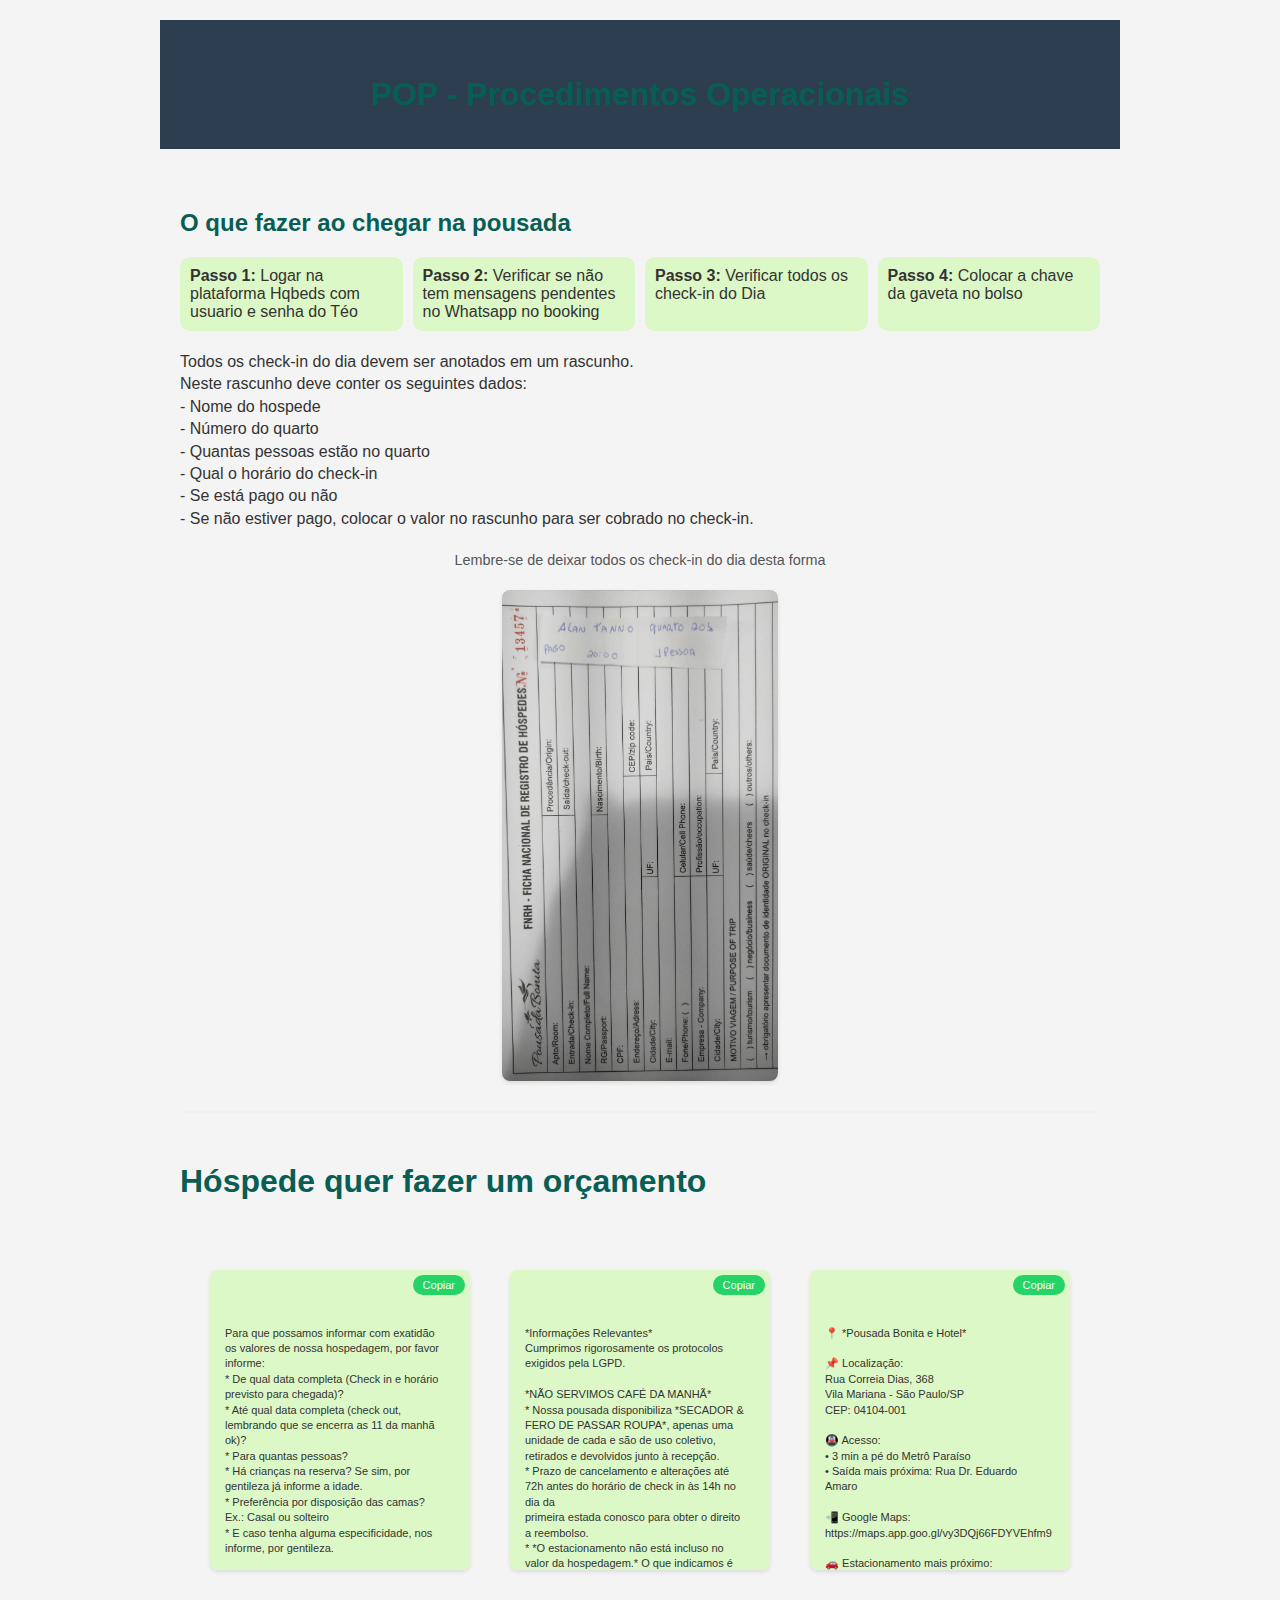
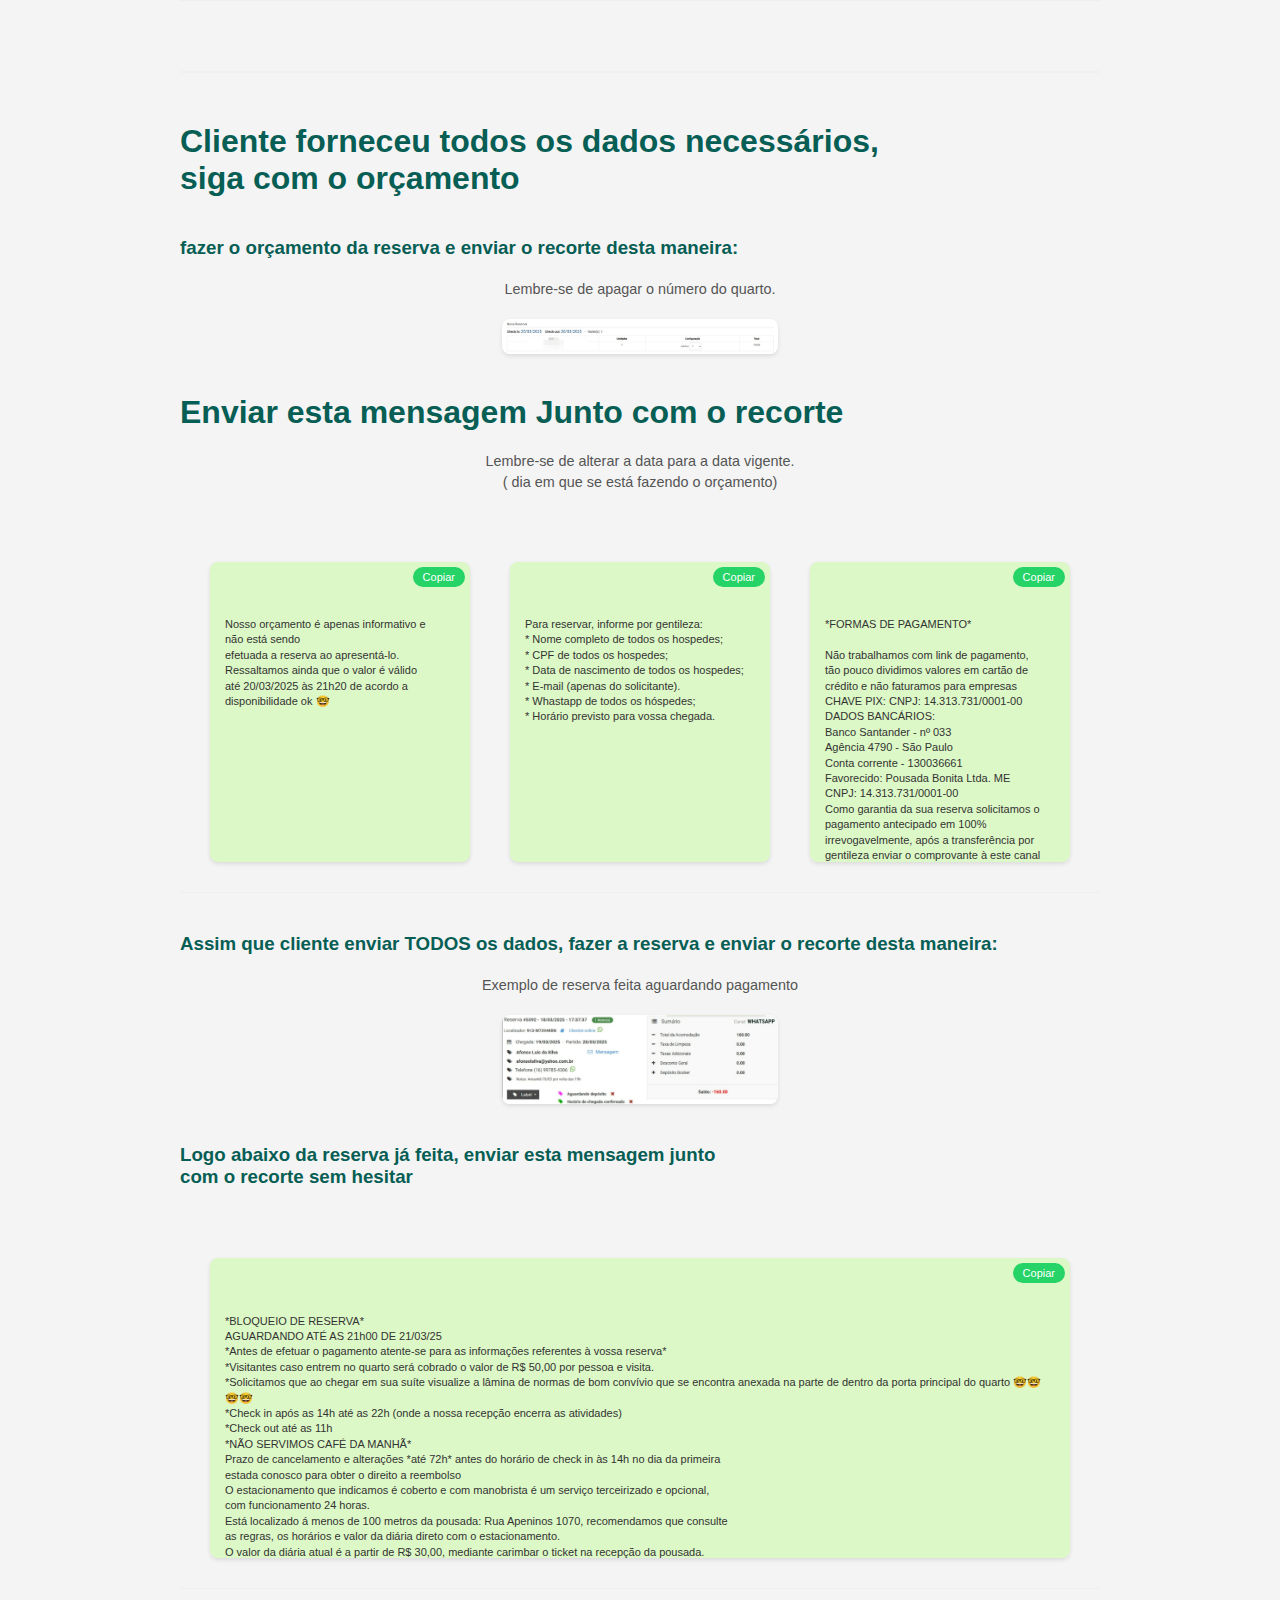
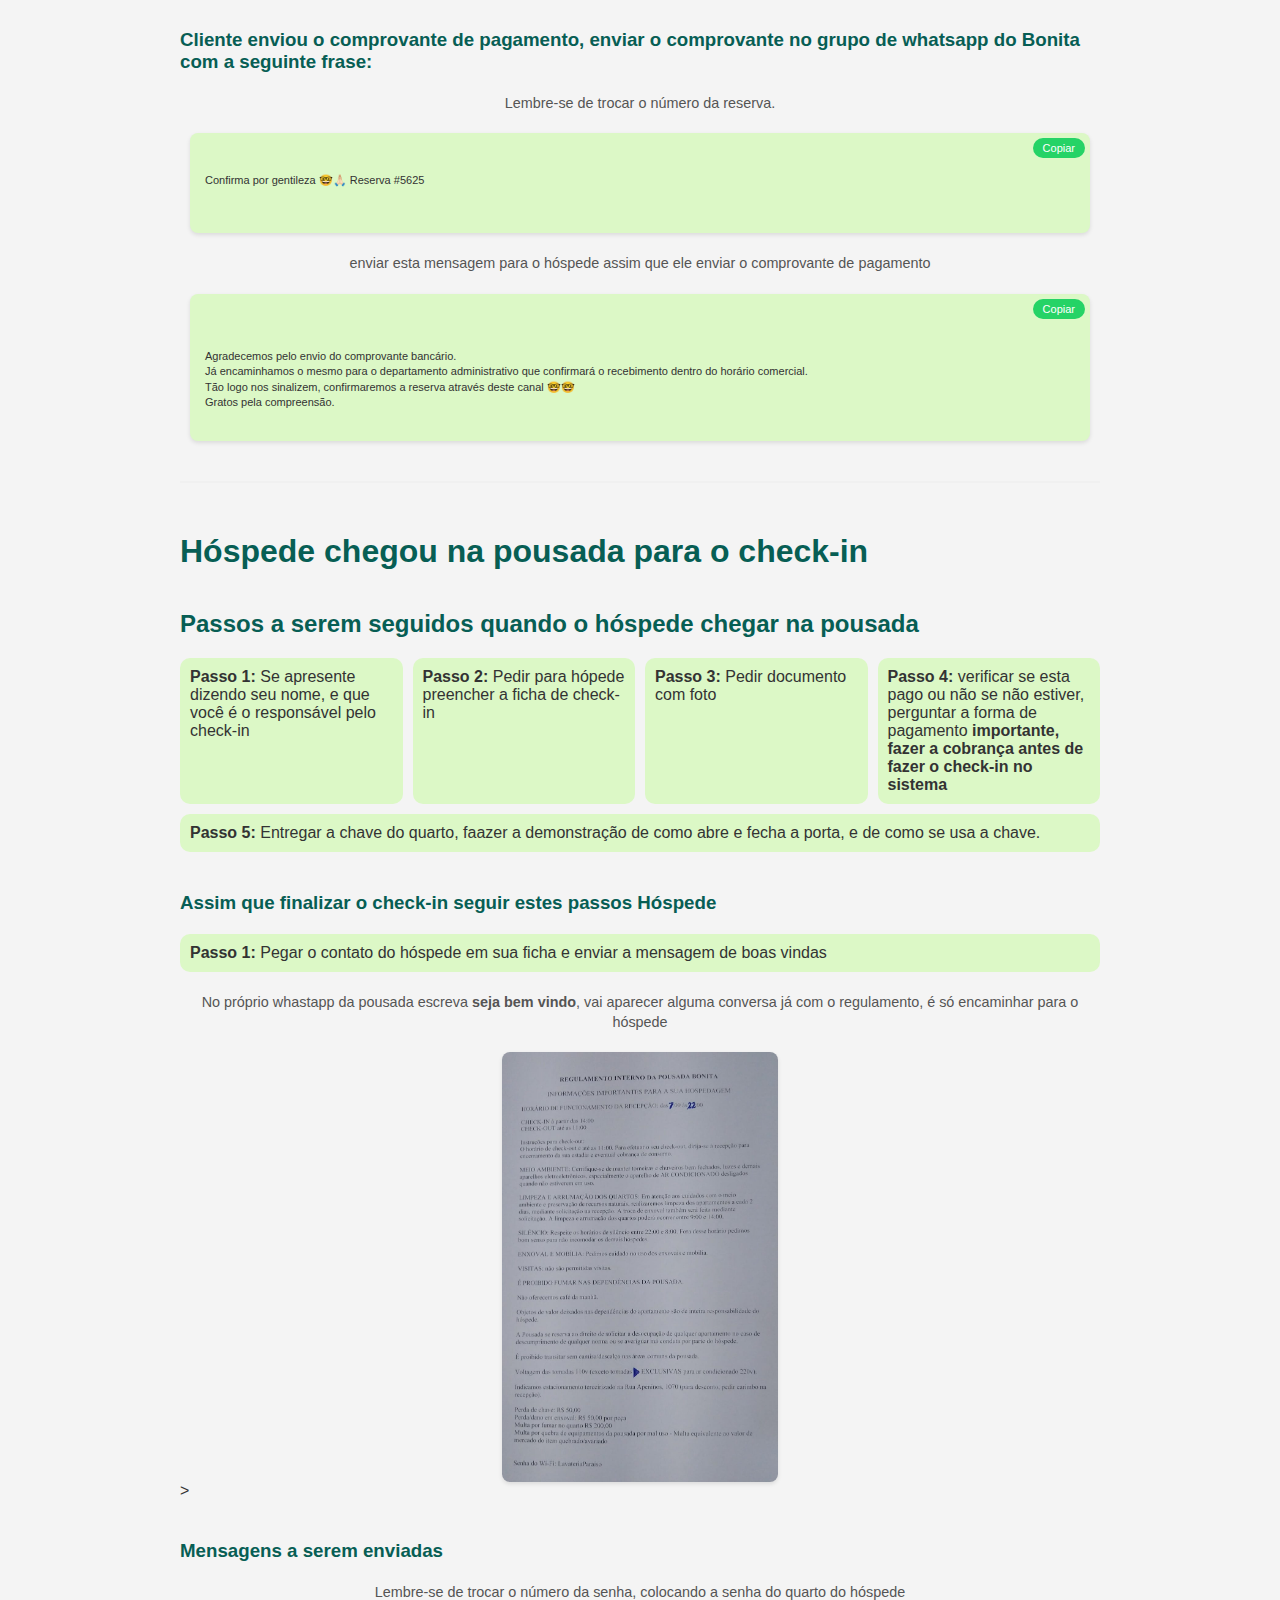
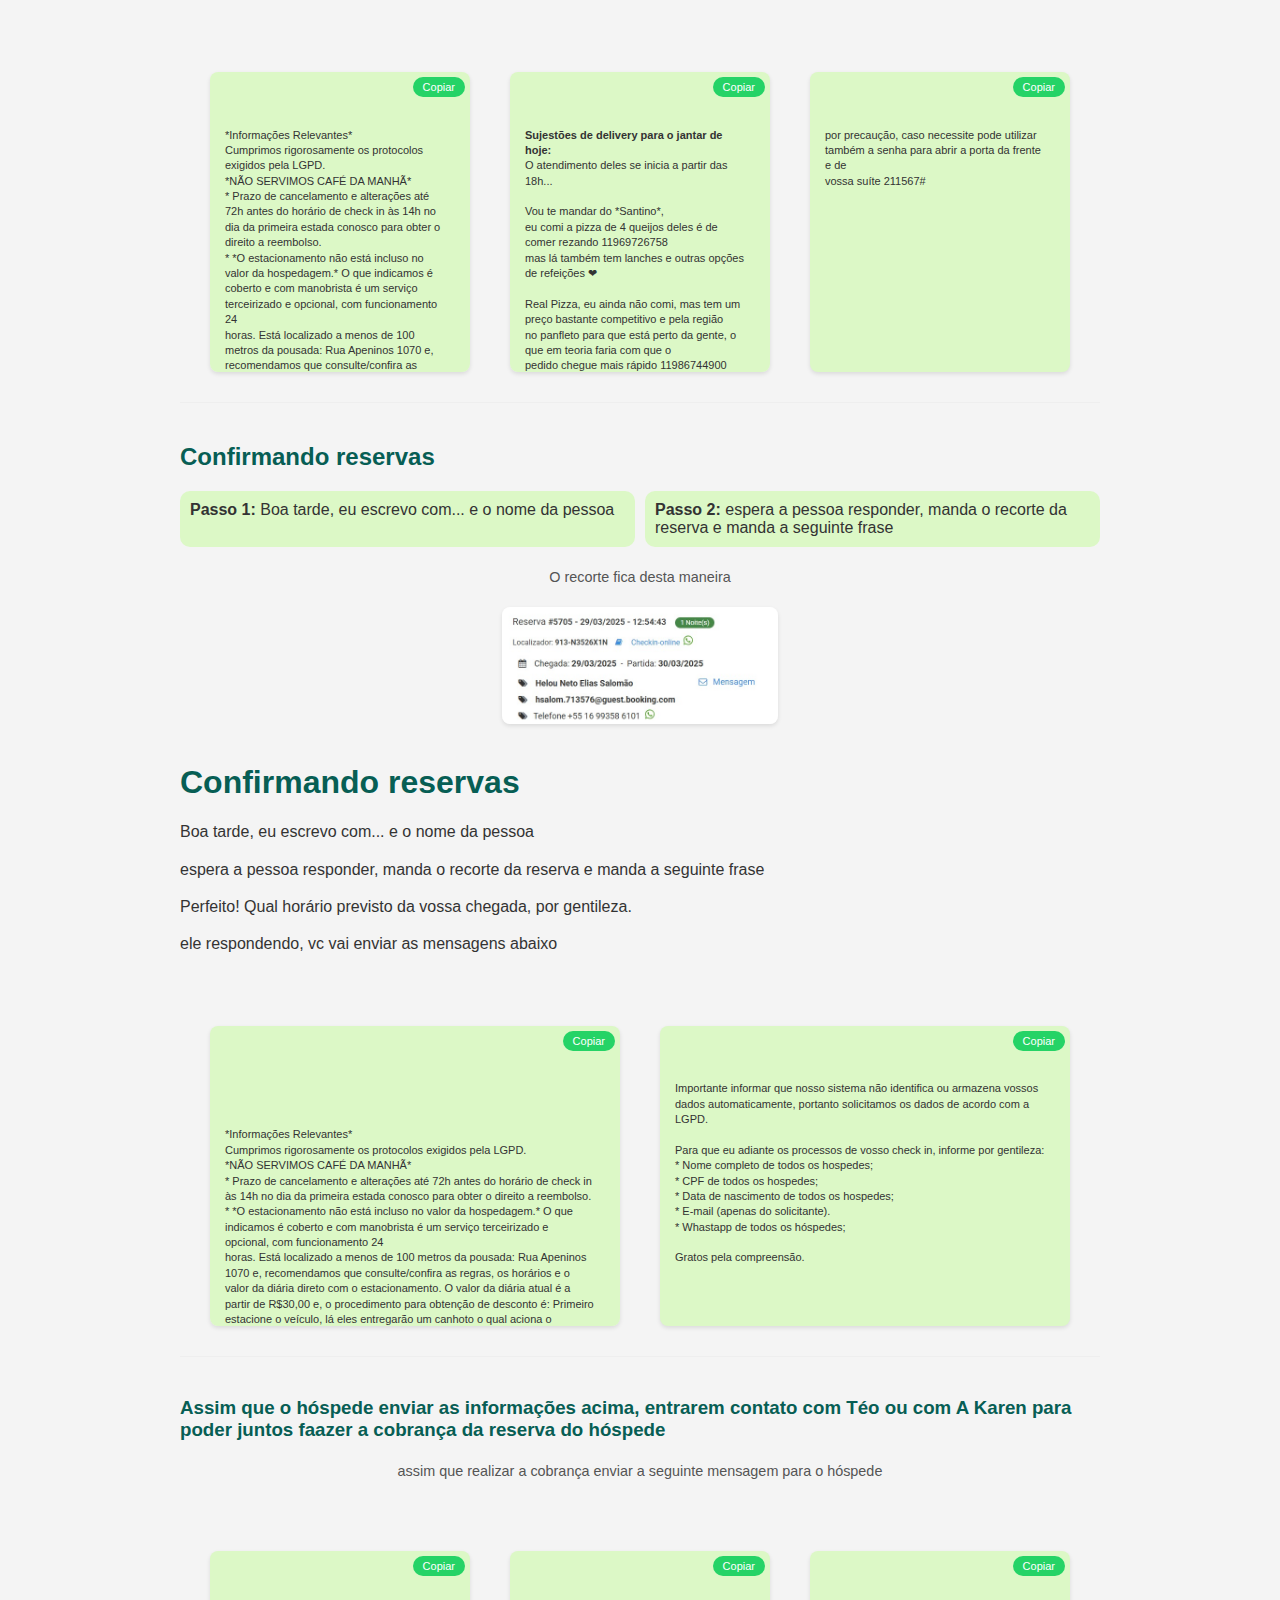
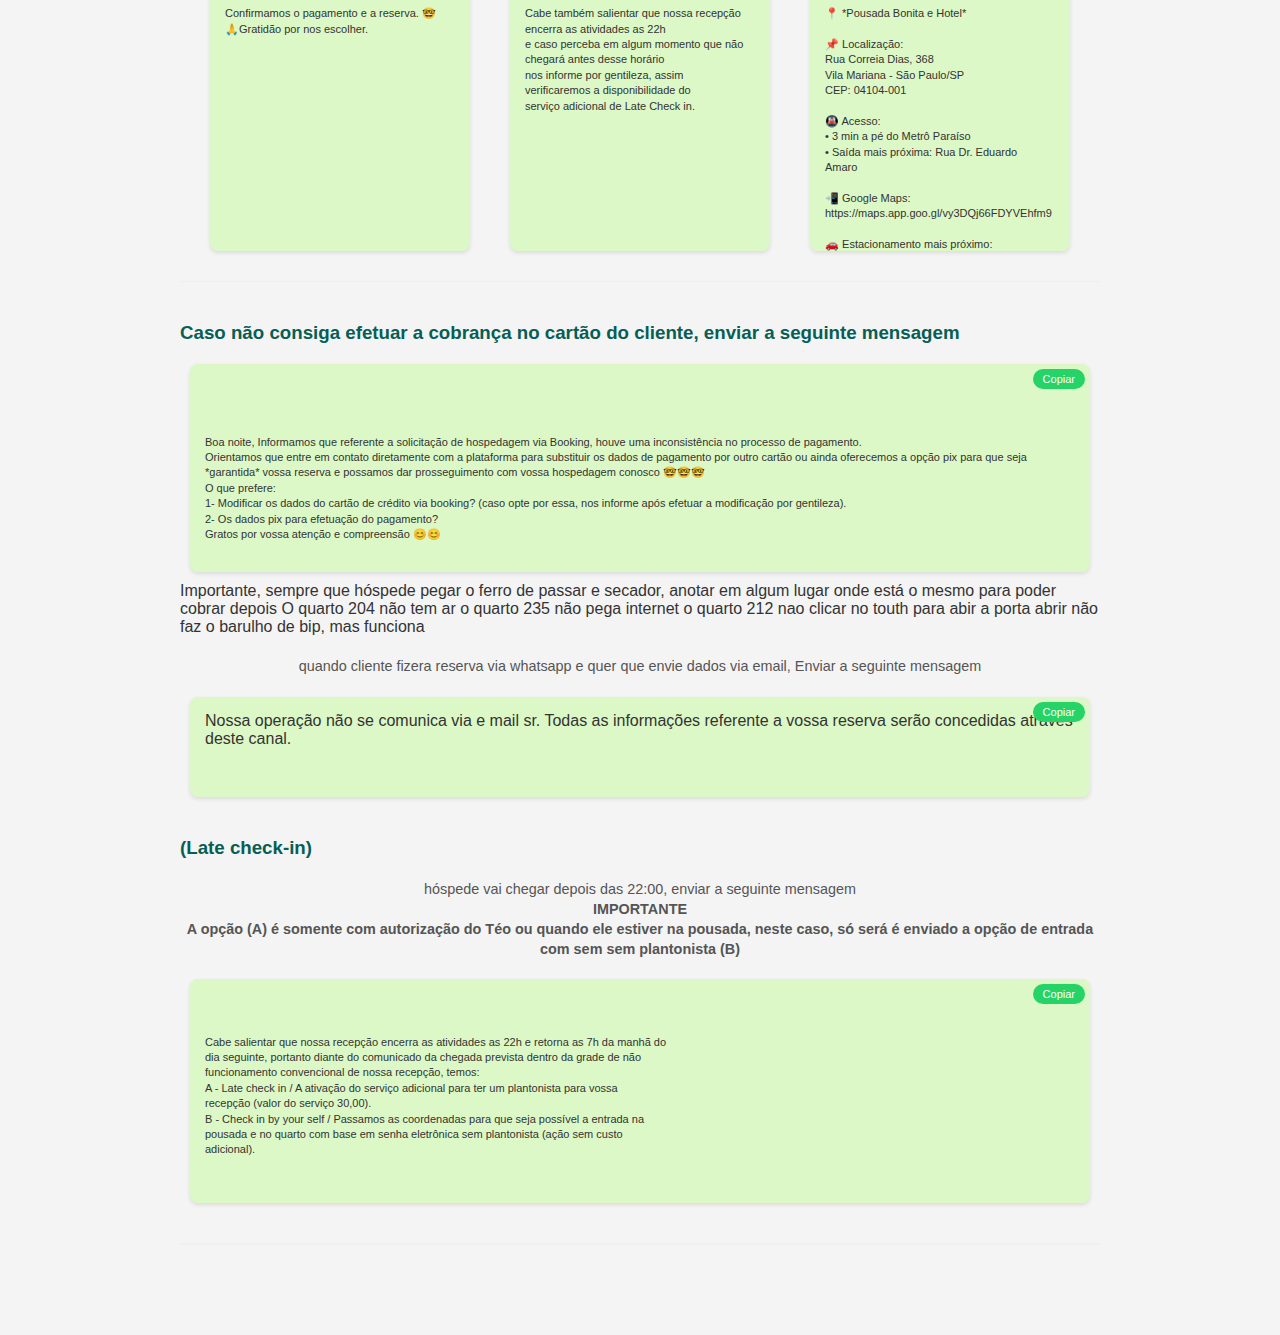
==== commit 460da881: "." ====
--- a/index.html
+++ b/index.html
@@ -7,402 +7,425 @@
     <link rel="stylesheet" href="style.css">
 </head>
 <body>
-    <h1>Pop</h1>
+    <header>
+        <h1>POP - Procedimentos Operacionais</h1>
+    </header>
 
     <main>
-        <h2>O que fazer ao chegar na pousada</h2>
-        <div class="passos">
-            <div class="passo-1">
-                <strong>Passo 1:</strong>
-                Logar na plataforma Hqbeds com usuario e senha do Téo
-            </div>
-            
-            <div class="passo-2">
-                <strong>Passo 2:</strong>
-                Verificar se não tem mensagens pendentes no Whatsapp no booking
-            </div>
-            
-            <div class="passo-3">
-                <strong>Passo 3:</strong>
-                Verificar todos os check-in do Dia
-            </div>
-
-            <div class="passo-4">
-                <strong>Passo 4:</strong>
-                Colocar a chave da gaveta no bolso
-            </div>
-        </div>
-
-        <p>
-            Todos os check-in do dia devem ser anotados em um rascunho.<br>
-            Neste rascunho deve conter os seguintes dados:<br>
-            - Nome do hospede<br>
-            - Número do quarto<br>
-            - Quantas pessoas estão no quarto<br>
-            - Qual o horário do check-in<br>
-            - Se está pago ou não<br>
-            - Se não estiver pago, colocar o valor no rascunho para ser cobrado no check-in.
-        </p>
-       
-        <div class="exemplo-checkin"> 
-
-            <p class="legenda"> Lembre-se de deixar todos os check-in do dia desta forma</p>
-
-            <div class="imagem">
-                <img src="imagem/che.jpg" alt="Exemplo de check-in">
-            </div>
-           
-        </div>
-
-        <h1>Hóspede quer fazer um orçamento</h1>
-
-        <div class="grid-mensagens">
-            <!-- Primeira mensagem -->
+        <!-- Seção: Procedimentos Iniciais -->
+        <section id="procedimentos-iniciais">
+            <h2>O que fazer ao chegar na pousada</h2>
+            <div class="passos">
+                <div class="passo-1">
+                    <strong>Passo 1:</strong>
+                    Logar na plataforma Hqbeds com usuario e senha do Téo
+                </div>
+                
+                <div class="passo-2">
+                    <strong>Passo 2:</strong>
+                    Verificar se não tem mensagens pendentes no Whatsapp no booking
+                </div>
+                
+                <div class="passo-3">
+                    <strong>Passo 3:</strong>
+                    Verificar todos os check-in do Dia
+                </div>
+
+                <div class="passo-4">
+                    <strong>Passo 4:</strong>
+                    Colocar a chave da gaveta no bolso
+                </div>
+            </div>
+
+            <p>
+                Todos os check-in do dia devem ser anotados em um rascunho.<br>
+                Neste rascunho deve conter os seguintes dados:<br>
+                - Nome do hospede<br>
+                - Número do quarto<br>
+                - Quantas pessoas estão no quarto<br>
+                - Qual o horário do check-in<br>
+                - Se está pago ou não<br>
+                - Se não estiver pago, colocar o valor no rascunho para ser cobrado no check-in.
+            </p>
+        
+            <div class="exemplo-checkin"> 
+
+                <p class="legenda"> Lembre-se de deixar todos os check-in do dia desta forma</p>
+
+                <div class="imagem1">
+                    <img src="imagem/che.jpg" alt="Exemplo de check-in">
+                </div>
+            
+            </div>
+        </section>
+
+        <!-- Seção: Orçamentos -->
+        <section id="orcamentos">
+            <h1>Hóspede quer fazer um orçamento</h1>
+
+            <div class="grid-mensagens">
+                <!-- Primeira mensagem -->
+                <div class="mensagem-whatsapp">
+                    <button onclick="copiarTexto('1')" id="botao-1" class="botao-copiar">Copiar</button>
+                    <p id="mensagem-1">
+                        Para que possamos informar com exatidão os valores de nossa hospedagem, por favor informe:
+                        * De qual data completa (Check in e horário previsto para chegada)?
+                        * Até qual data completa (check out, lembrando que se encerra as 11 da manhã ok)? 
+                        * Para quantas pessoas?
+                        * Há crianças na reserva? Se sim, por gentileza já informe a idade.
+                        * Preferência por disposição das camas? Ex.: Casal ou solteiro 
+                        * E caso tenha alguma especificidade, nos informe, por gentileza.
+                    </p>
+                </div>
+
+                <!-- Segunda mensagem -->
+                <div class="mensagem-whatsapp">
+                    <button onclick="copiarTexto('2')" id="botao-2" class="botao-copiar">Copiar</button>
+                    <p id="mensagem-2">
+                        *Informações Relevantes* 
+                        Cumprimos rigorosamente os protocolos exigidos pela LGPD. 
+
+                        *NÃO SERVIMOS CAFÉ DA MANHÃ* 
+                        * Nossa pousada disponibiliza *SECADOR & FERO DE PASSAR ROUPA*, apenas uma 
+                        unidade de cada e são de uso coletivo, retirados e devolvidos junto à recepção.  
+                        * Prazo de cancelamento e alterações até 72h antes do horário de check in às 14h no dia da 
+                        primeira estada conosco para obter o direito a reembolso. 
+                        * *O estacionamento não está incluso no valor da hospedagem.* O que indicamos é coberto e 
+                        com manobrista é um serviço terceirizado e opcional, com funcionamento 24 
+                        horas. Está localizado à menos de 100 metros da pousada: *Rua Apeninos 1070* e, 
+                        recomendamos que consulte/confirme as regras, os horários e valor da diária direto com o 
+                        estacionamento. O valor da diária atual é a partir de R$ 30,00 e, o procedimento para 
+                        obtenção de desconto é: Primeiro estacione o veículo, lá eles entregarão um canhoto o qual 
+                        aciona o desconto do convênio mediante o carimbar do ticket na recepção da pousada. Para 
+                        maiores detalhes por gentileza entrar em ctt diretamente pelo whatsapp 11916331875 
+                        KPARK ESTACIONAMENTO. 
+                        * A farmácia mais próxima que temos daqui é a ultrafarma na Rua Apeninos, 1025 a 1 
+                        minuto caminhando o whatsapp de atendimento é 11978547780. 
+                        * Não trabalhamos com arrumação diária* Caso necessite, a mesma deve ser solicitada para o 
+                        terceiro dia de vossa hospedagem junto à recepção. 
+                        * Não trabalhamos com adição de cama extra, colchonetes no chão e nem day use. 
+                        * Amamos os animais, porém não temos estrutura para hospedá-los. 
+                        * Estamos localizados à 3 minutos caminhando da estação de metrô Paraíso. Caso venha de 
+                        metrô, observe que: A saída mais conveniente que dá acesso à pousada fica cito à Rua Dr. 
+                        Eduardo Amaro - *metrô paraíso*. 
+                        * *Check in é a partir das 14hrs até as 22h* Caso precise chegar em horários diferentes 
+                        solicite informação sobre. 
+                        * *Check out é até as 11hrs em ponto*. Caso saia entre 11h01 e 13h30 será cobrado o valor 
+                        de 50% da diária correspondente a última diária de vossa reserva, após as 13h30 será cobrado 
+                        o valor de 100% da mesma. Importante colocar que, caso precise deste tempo e já saiba 
+                        previamente que sairá dentro deste período estendido ou além, favor nos informar para 
+                        averiguarmos a disponibilidade do serviço adicional, pois muitas vezes, como estamos 
+                        lotados, não conseguimos a concessão. 
+                        * Nossa estrutura possuí três andares e não possuí elevador, nem berços. * Não dispomos de 
+                        serviços de mensageiros, com isso solicitamos que façam a gestão de vossas bagagens. 
+                        * Lavanderia (whastapp) apenas indicação, para maiores detalhes 11 991236954. 
+                        * Visitantes *não são permitidos* e caso em qualquer momento seja identificado será 
+                        cobrado o valor de R$50,00 por pessoa e visita como penalidade. Caso saiba e queira receber 
+                        alguém orientamos que efetue a reserva para a quantidade exata de pessoas que deseja que 
+                        entre no quarto e nos avise previamente para inclusão da pessoa como hóspede em vossa 
+                        reserva, documentos são solicitados para segurança de todos os hospedados em nossa 
+                        pousada. Ressaltamos ainda que nosso ambiente é familiar e prenuncia o bem-estar e 
+                        segurança de todos. 
+                        * Para emissão de nota fiscal se faz necessário o envio do endereço completo do solicitante. 
+                        Caso seja em nome da empresa favor enviar o espelho do CNPJ. 
+                        * Vossa hospedagem contempla roupa de cama (incluindo coberta) e banho (toalha) além de 
+                        amenities (sabonete/sashê banho) 
+                        * Todos os quartos para família, contém beliche. E caso o ar condicionado de alguma suíte 
+                        entre em manutenção de forma inesperada, será substituído por ventilador. 
+                        * Caso efetue algum pedido por IFOOD ou similares por gentileza nos avise pelo whatsapp 
+                        em nome de quem está e a previsão de chegada, bem como o código para que o entregador 
+                        possa deixa-lo, assim lhe avisamos pelo whatsapp quando chegar e você poderá retirá-lo em 
+                        nosso balcão da recepção em seu tempo. Caso precise usar o micro-ondas, o mesmo se 
+                        encontra em nossa 'cozinheta' que fica no térreo, lado esquerdo no final do corredor. 
+                        * O valor de cada água disposta no frigobar é R$ 4,00 e cada refrigerante R$ 5,00. Em caso 
+                        de perda da chave única disponibilizada no período de vossa hospedagem será cobrado o 
+                        valor de R$ 50,00 para reposição da mesma. 
+                        * De acordo com as regras internas da Pousada que estão fixadas atrás das portas dos quartos, 
+                        as tomadas do Ar Condicionado são para uso EXCLUSIVO do Ar Condicionado. Eventuais 
+                        problemas causados pelo mau uso serão cobrados, portanto solicitamos, a Gentileza, que ao 
+                        chegar em sua suíte visualize a lâmina de normas de bom convívio que se encontra anexada 
+                        na parte de dentro da porta principal do quarto. * Atente-se: A tecnologia usada nas 
+                        fechaduras de nossas portas permite que, uma vez dentro da suíte, para trancá-la, basta apenas 
+                        encostá-la. Só quem tem a senha eletrônica e/ou a chave física pode abri-la pelo lado de fora 
+                        ok?! 
+                        🤓🤓🤓
+                        . 
+                        *Informações para utilizar a internet* Conectar em REDE: Pousada Bonita 
+                        SENHA DO WIFI: LavateriaParaiso (favor considerar as letras L & P MAIUSCULAS ok 
+                        🤓
+                        )
+                    </p>
+                </div>
+
+                <!-- Terceira mensagem -->
+                <div class="mensagem-whatsapp">
+                    <button onclick="copiarTexto('3')" id="botao-3" class="botao-copiar">Copiar</button>
+                    <p id="mensagem-3">
+                        📍 *Pousada Bonita e Hotel*
+
+                        📌 Localização:
+                        Rua Correia Dias, 368
+                        Vila Mariana - São Paulo/SP
+                        CEP: 04104-001
+                        
+                        🚇 Acesso:
+                        • 3 min a pé do Metrô Paraíso
+                        • Saída mais próxima: Rua Dr. Eduardo Amaro
+                        
+                        📲 Google Maps:
+                        https://maps.app.goo.gl/vy3DQj66FDYVEhfm9
+                        
+                        🚗 Estacionamento mais próximo:
+                        Rua Apeninos, 1070 (100m da pousada)
+                        
+                        ⭐ Pontos de referência:
+                        • Estação Paraíso do Metrô
+                        • Hospital Santa Cruz
+                        • Rua Vergueiro
+                    </p>
+                </div>
+            </div>
+        </section>
+
+        <!-- Seção: Check-in -->
+        <section id="checkin">
+            <h1> Cliente forneceu todos os dados necessários, <br>
+                siga com o orçamento</h1>
+            <p></p>
+            <h3> fazer o orçamento da reserva e enviar o recorte desta maneira:</h3>
+            <div class="imagem-container">
+                <p class="legenda">Lembre-se de apagar o número do quarto.</p>
+                <img src="imagem/WhatsApp Image 2025-03-21 at 15.20.46.jpeg" alt="Exemplo de orçamento">
+            </div>
+            
+            <h1>Enviar esta mensagem Junto com o recorte</h1>
+            <p class="legenda"> 
+                Lembre-se de alterar a data para a data vigente. <br>
+                ( dia em que se está fazendo o orçamento)
+                </p>
+
+            <div class="grid-mensagens">
+                <div class="mensagem-whatsapp">
+                    <button onclick="copiarTexto('8')" id="botao-8" class="botao-copiar">Copiar</button>
+                    <p id="mensagem-8">
+                        Nosso orçamento é apenas informativo e não está sendo
+                        efetuada a reserva ao apresentá-lo.
+                        Ressaltamos ainda que o valor é válido
+                        até 20/03/2025 às 21h20 de acordo a disponibilidade ok 🤓
+                    </p>
+                </div>
+
+                <div class="mensagem-whatsapp">
+                    <button onclick="copiarTexto('5')" id="botao-5" class="botao-copiar">Copiar</button>
+                    <p id="mensagem-5">
+                        Para reservar, informe por gentileza:
+                        * Nome completo de todos os hospedes;
+                        * CPF de todos os hospedes;
+                        * Data de nascimento de todos os hospedes;
+                        * E-mail (apenas do solicitante).
+                        * Whastapp de todos os hóspedes;
+                        * Horário previsto para vossa chegada.
+                    </p>
+                </div>
+
+                <!-- Quarta mensagem -->
+                <div class="mensagem-whatsapp">
+                    <button onclick="copiarTexto('4')" id="botao-4" class="botao-copiar">Copiar</button>
+                    <p id="mensagem-4">
+                        *FORMAS DE PAGAMENTO*
+
+                        Não trabalhamos com link de pagamento, tão pouco dividimos valores em cartão de crédito e não faturamos para empresas
+                        CHAVE PIX: CNPJ: 14.313.731/0001-00
+                        DADOS BANCÁRIOS:
+                        Banco Santander - nº 033
+                        Agência 4790 - São Paulo
+                        Conta corrente - 130036661
+                        Favorecido: Pousada Bonita Ltda. ME
+                        CNPJ: 14.313.731/0001-00
+                        Como garantia da sua reserva solicitamos o pagamento antecipado em 100% irrevogavelmente, após a transferência por gentileza enviar o comprovante à este canal
+                        Atenção! 🚨🚨
+                        Precisa ser informado com no mínimo 72h antes de seu check in
+                        Caso queira alterar ou cancelar com direito ao reembolso total. Combinado?!
+                        Após o envio do comprovante bancário.
+                        Encaminharemos o mesmo para o departamento administrativo que confirmará o recebimento dentro do horário comercial.
+                        Tão logo nos sinalizem, confirmaremos a reserva através deste canal 🤓🤓
+                        Gratos pela compreensão
+                    </p>
+                </div>
+            </div>
+            
+            <h3>Assim que cliente enviar TODOS os dados, fazer a reserva e enviar o recorte desta maneira:</h3>
+            
+            <div class="imagem-container">
+                <p class="legenda">Exemplo de reserva feita aguardando pagamento</p>
+                <img src="imagem/reserva feita aguradando pagamentos.jpg" alt="Reserva feita aguardando pagamento">
+            </div>
+
+            <h3>Logo abaixo da reserva já feita, enviar esta mensagem junto <br> 
+                com o recorte sem hesitar</h3>
+
+            <div class="grid-mensagens">
+                <div class="mensagem-whatsapp">
+                    <button onclick="copiarTexto('6')" id="botao-6" class="botao-copiar">Copiar</button>
+                    <p id="mensagem-6">
+                        *BLOQUEIO DE RESERVA*
+                        AGUARDANDO ATÉ AS 21h00 DE 21/03/25
+                        *Antes de efetuar o pagamento atente-se para as informações referentes à vossa reserva*
+                        *Visitantes caso entrem no quarto será cobrado o valor de R$ 50,00 por pessoa e visita.
+                        *Solicitamos que ao chegar em sua suíte visualize a lâmina de normas de bom convívio que se encontra anexada na parte de dentro da porta principal do quarto 🤓🤓🤓🤓
+                        *Check in após as 14h até as 22h (onde a nossa recepção encerra as atividades)
+                        *Check out até as 11h
+                        *NÃO SERVIMOS CAFÉ DA MANHÃ*
+                        Prazo de cancelamento e alterações *até 72h* antes do horário de check in às 14h no dia da primeira
+                        estada conosco para obter o direito a reembolso
+                        O estacionamento que indicamos é coberto e com manobrista é um serviço terceirizado e opcional,
+                        com funcionamento 24 horas.
+                        Está localizado á menos de 100 metros da pousada: Rua Apeninos 1070, recomendamos que consulte
+                        as regras, os horários e valor da diária direto com o estacionamento.
+                        O valor da diária atual é a partir de R$ 30,00, mediante carimbar o ticket na recepção da pousada.
+                        Para maiores detalhes por gentileza entrar em ctt diretamente pelo whatsapp 11916331875 KPARK
+                        ESTACIONAMENTO
+                        CHAVE PIX: CNPJ: 14.313.731/0001-00
+                        DADOS BANCÁRIOS:
+                        Banco Santander - nº 033
+                        Agência 4790 - São Paulo
+                        Conta corrente - 130036661
+                        Favorecido: Pousada Bonita Ltda. ME
+                        CNPJ: 14.313.731/0001-00
+                        *Como garantia da sua reserva solicitamos o pagamento antecipado em 100% irrevogavelmente*,
+                        após a transferência por gentileza enviar o comprovante à este canal
+                        Atenção! 🚨🚨
+                        *Não trabalhamos com Link de pagamento*
+                        Precisa ser informado com no mínimo 72h antes de seu check in
+                        Caso queira alterar ou cancelar com direito ao reembolso total. Combinado?!
+                        Após o envio do comprovante bancário.
+                        Encaminharemos o mesmo para o departamento administrativo que confirmará o recebimento dentro
+                        do horário comercial.
+                        Tão logo nos sinalizem, confirmaremos a reserva através deste canal 🤓🤓
+                        Gratos pela compreensão
+                    </p>
+                </div>
+            </div>
+
+            <h3>Cliente enviou o comprovante de pagamento, enviar o comprovante no grupo de whatsapp do Bonita com a seguinte frase:</h3>
+            <p class="legenda">
+                Lembre-se de trocar o número da reserva.
+            </p>
             <div class="mensagem-whatsapp">
-                <button onclick="copiarTexto('1')" id="botao-1" class="botao-copiar">Copiar</button>
-                <p id="mensagem-1">
-                    Para que possamos informar com exatidão os valores de nossa hospedagem, por favor informe:
-                    * De qual data completa (Check in e horário previsto para chegada)?
-                    * Até qual data completa (check out, lembrando que se encerra as 11 da manhã ok)? 
-                    * Para quantas pessoas?
-                    * Há crianças na reserva? Se sim, por gentileza já informe a idade.
-                    * Preferência por disposição das camas? Ex.: Casal ou solteiro 
-                    * E caso tenha alguma especificidade, nos informe, por gentileza.
+                <button onclick="copiarTexto('7')" id="botao-7" class="botao-copiar">Copiar</button>
+                <p id="mensagem-7">Confirma por gentileza 🤓🙏🏻 Reserva #5625</p>
+            </div>
+
+            <p class="legenda">
+                enviar esta mensagem para o hóspede assim que ele enviar o comprovante de pagamento 
+            </p>
+
+            <div class="mensagem-whatsapp">
+                <button onclick="copiarTexto('6')" id="botao-6" class="botao-copiar">Copiar</button>
+                <p id="mensagem-6">
+                    Agradecemos pelo envio do comprovante bancário.
+                    Já encaminhamos o mesmo para o departamento administrativo que confirmará o recebimento dentro do horário comercial.
+                    Tão logo nos sinalizem, confirmaremos a reserva através deste canal 🤓🤓
+                    Gratos pela compreensão.
                 </p>
             </div>
-
-            <!-- Segunda mensagem -->
-            <div class="mensagem-whatsapp">
-                <button onclick="copiarTexto('2')" id="botao-2" class="botao-copiar">Copiar</button>
-                <p id="mensagem-2">
-                    *Informações Relevantes* 
-                    Cumprimos rigorosamente os protocolos exigidos pela LGPD. 
-
-                    *NÃO SERVIMOS CAFÉ DA MANHÃ* 
-                    * Nossa pousada disponibiliza *SECADOR & FERO DE PASSAR ROUPA*, apenas uma 
-                    unidade de cada e são de uso coletivo, retirados e devolvidos junto à recepção.  
-                    * Prazo de cancelamento e alterações até 72h antes do horário de check in às 14h no dia da 
-                    primeira estada conosco para obter o direito a reembolso. 
-                    * *O estacionamento não está incluso no valor da hospedagem.* O que indicamos é coberto e 
-                    com manobrista é um serviço terceirizado e opcional, com funcionamento 24 
-                    horas. Está localizado à menos de 100 metros da pousada: *Rua Apeninos 1070* e, 
-                    recomendamos que consulte/confirme as regras, os horários e valor da diária direto com o 
-                    estacionamento. O valor da diária atual é a partir de R$ 30,00 e, o procedimento para 
-                    obtenção de desconto é: Primeiro estacione o veículo, lá eles entregarão um canhoto o qual 
-                    aciona o desconto do convênio mediante o carimbar do ticket na recepção da pousada. Para 
-                    maiores detalhes por gentileza entrar em ctt diretamente pelo whatsapp 11916331875 
-                    KPARK ESTACIONAMENTO. 
-                    * A farmácia mais próxima que temos daqui é a ultrafarma na Rua Apeninos, 1025 a 1 
-                    minuto caminhando o whatsapp de atendimento é 11978547780. 
-                    * Não trabalhamos com arrumação diária* Caso necessite, a mesma deve ser solicitada para o 
-                    terceiro dia de vossa hospedagem junto à recepção. 
-                    * Não trabalhamos com adição de cama extra, colchonetes no chão e nem day use. 
-                    * Amamos os animais, porém não temos estrutura para hospedá-los. 
-                    * Estamos localizados à 3 minutos caminhando da estação de metrô Paraíso. Caso venha de 
-                    metrô, observe que: A saída mais conveniente que dá acesso à pousada fica cito à Rua Dr. 
-                    Eduardo Amaro - *metrô paraíso*. 
-                    * *Check in é a partir das 14hrs até as 22h* Caso precise chegar em horários diferentes 
-                    solicite informação sobre. 
-                    * *Check out é até as 11hrs em ponto*. Caso saia entre 11h01 e 13h30 será cobrado o valor 
-                    de 50% da diária correspondente a última diária de vossa reserva, após as 13h30 será cobrado 
-                    o valor de 100% da mesma. Importante colocar que, caso precise deste tempo e já saiba 
-                    previamente que sairá dentro deste período estendido ou além, favor nos informar para 
-                    averiguarmos a disponibilidade do serviço adicional, pois muitas vezes, como estamos 
-                    lotados, não conseguimos a concessão. 
-                    * Nossa estrutura possuí três andares e não possuí elevador, nem berços. * Não dispomos de 
-                    serviços de mensageiros, com isso solicitamos que façam a gestão de vossas bagagens. 
-                    * Lavanderia (whastapp) apenas indicação, para maiores detalhes 11 991236954. 
-                    * Visitantes *não são permitidos* e caso em qualquer momento seja identificado será 
-                    cobrado o valor de R$50,00 por pessoa e visita como penalidade. Caso saiba e queira receber 
-                    alguém orientamos que efetue a reserva para a quantidade exata de pessoas que deseja que 
-                    entre no quarto e nos avise previamente para inclusão da pessoa como hóspede em vossa 
-                    reserva, documentos são solicitados para segurança de todos os hospedados em nossa 
-                    pousada. Ressaltamos ainda que nosso ambiente é familiar e prenuncia o bem-estar e 
-                    segurança de todos. 
-                    * Para emissão de nota fiscal se faz necessário o envio do endereço completo do solicitante. 
-                    Caso seja em nome da empresa favor enviar o espelho do CNPJ. 
-                    * Vossa hospedagem contempla roupa de cama (incluindo coberta) e banho (toalha) além de 
-                    amenities (sabonete/sashê banho) 
-                    * Todos os quartos para família, contém beliche. E caso o ar condicionado de alguma suíte 
-                    entre em manutenção de forma inesperada, será substituído por ventilador. 
-                    * Caso efetue algum pedido por IFOOD ou similares por gentileza nos avise pelo whatsapp 
-                    em nome de quem está e a previsão de chegada, bem como o código para que o entregador 
-                    possa deixa-lo, assim lhe avisamos pelo whatsapp quando chegar e você poderá retirá-lo em 
-                    nosso balcão da recepção em seu tempo. Caso precise usar o micro-ondas, o mesmo se 
-                    encontra em nossa 'cozinheta' que fica no térreo, lado esquerdo no final do corredor. 
-                    * O valor de cada água disposta no frigobar é R$ 4,00 e cada refrigerante R$ 5,00. Em caso 
-                    de perda da chave única disponibilizada no período de vossa hospedagem será cobrado o 
-                    valor de R$ 50,00 para reposição da mesma. 
-                    * De acordo com as regras internas da Pousada que estão fixadas atrás das portas dos quartos, 
-                    as tomadas do Ar Condicionado são para uso EXCLUSIVO do Ar Condicionado. Eventuais 
-                    problemas causados pelo mau uso serão cobrados, portanto solicitamos, a Gentileza, que ao 
-                    chegar em sua suíte visualize a lâmina de normas de bom convívio que se encontra anexada 
-                    na parte de dentro da porta principal do quarto. * Atente-se: A tecnologia usada nas 
-                    fechaduras de nossas portas permite que, uma vez dentro da suíte, para trancá-la, basta apenas 
-                    encostá-la. Só quem tem a senha eletrônica e/ou a chave física pode abri-la pelo lado de fora 
-                    ok?! 
-                    🤓🤓🤓
-                    . 
-                    *Informações para utilizar a internet* Conectar em REDE: Pousada Bonita 
-                    SENHA DO WIFI: LavateriaParaiso (favor considerar as letras L & P MAIUSCULAS ok 
-                    🤓
-                    )
-                </p>
-            </div>
-
-            <!-- Terceira mensagem -->
-            <div class="mensagem-whatsapp">
-                <button onclick="copiarTexto('3')" id="botao-3" class="botao-copiar">Copiar</button>
-                <p id="mensagem-3">
-                    📍 *Pousada Bonita e Hotel*
-
-                    📌 Localização:
-                    Rua Correia Dias, 368
-                    Vila Mariana - São Paulo/SP
-                    CEP: 04104-001
-                    
-                    🚇 Acesso:
-                    • 3 min a pé do Metrô Paraíso
-                    • Saída mais próxima: Rua Dr. Eduardo Amaro
-                    
-                    📲 Google Maps:
-                    https://maps.app.goo.gl/[seu-link-aqui]
-                    
-                    🚗 Estacionamento mais próximo:
-                    Rua Apeninos, 1070 (100m da pousada)
-                    
-                    ⭐ Pontos de referência:
-                    • Estação Paraíso do Metrô
-                    • Hospital Santa Cruz
-                    • Rua Vergueiro
-                </p>
-            </div>
-
-            <!-- Quarta mensagem -->
-            <div class="mensagem-whatsapp">
-                <button onclick="copiarTexto('4')" id="botao-4" class="botao-copiar">Copiar</button>
-                <p id="mensagem-4">
-                    *FORMAS DE PAGAMENTO*
-
-                    Não trabalhamos com link de pagamento, tão pouco dividimos valores em cartão de crédito e não faturamos para empresas
-                    CHAVE PIX: CNPJ: 14.313.731/0001-00
-                    DADOS BANCÁRIOS:
-                    Banco Santander - nº 033
-                    Agência 4790 - São Paulo
-                    Conta corrente - 130036661
-                    Favorecido: Pousada Bonita Ltda. ME
-                    CNPJ: 14.313.731/0001-00
-                    Como garantia da sua reserva solicitamos o pagamento antecipado em 100% irrevogavelmente, após a transferência por gentileza enviar o comprovante à este canal
-                    Atenção! 🚨🚨
-                    Precisa ser informado com no mínimo 72h antes de seu check in
-                    Caso queira alterar ou cancelar com direito ao reembolso total. Combinado?!
-                    Após o envio do comprovante bancário.
-                    Encaminharemos o mesmo para o departamento administrativo que confirmará o recebimento dentro do horário comercial.
-                    Tão logo nos sinalizem, confirmaremos a reserva através deste canal 🤓🤓
-                    Gratos pela compreensão
-                </p>
-            </div>
-        </div>
-
+        </section>
+
+        <!-- Seção: Procedimentos de Check-in -->
+        <section id="procedimentos-checkin">
+            <h1>Hóspede chegou na pousada para o check-in</h1>
+
+            <h2>Passos a serem seguidos quando o hóspede 
+            chegar na pousada</h2>
+            <div class="passos">
+                <div class="passo-1">
+                    <strong>Passo 1:</strong>
+                    Se apresente dizendo seu nome, e que você é 
+                    o responsável pelo check-in
+                </div>
+                
+                <div class="passo-2">
+                    <strong>Passo 2:</strong>
+                    Pedir para hópede preencher a ficha de check-in
+                </div>
+                
+                <div class="passo-3">
+                    <strong>Passo 3:</strong>
+                    Pedir documento com foto
+                </div>
+
+                <div class="passo-4">
+                    <strong>Passo 4:</strong>
+                    verificar se esta pago ou não
+                    se não estiver, perguntar a forma de pagamento
+                    <strong>importante, fazer a cobrança antes de 
+                        fazer o check-in no sistema</strong>
+                </div>
+            
+                
+                <div class="passo-5">
+                    <strong>Passo 5:</strong>
+                    Entregar a chave do quarto, faazer a
+                    demonstração de como
+                    abre e fecha a porta, e de
+                    como se usa a chave.
+
+                </div>      
+            </div>
+
+            <h3>Assim que finalizar o check-in 
+                seguir estes passos Hóspede</h3>
+            <div class="passos">
+                <div class="passo-1">
+                    <strong>Passo 1:</strong>
+                    Pegar o contato do hóspede em sua ficha e enviar 
+                    a mensagem de boas vindas
+                
+                </div>
+            </div>     
+
+            <p class="legenda">
+                No próprio whastapp da pousada escreva
+                <strong>seja bem vindo</strong>, vai aparecer alguma conversa
+                já com o regulamento, é só encaminhar para o hóspede
+            </p>
+            
+            <div class="imagem1">
+                <img src="imagem/regulamento interno.jpeg" alt="">>
+            </div>
         
-          
-        </div>
-        <h1> Cliente forneceu todos os dados necessários, <br>
-            siga com o orçamento</h1>
-        <p></p>
-        <h3> fazer o orçamento da reserva e enviar o recorte desta maneira:</h3>
-        <div class="imagem-container">
-            <p class="legenda">Lembre-se de apagar o número do quarto.</p>
-            <img src="imagem/WhatsApp Image 2025-03-21 at 15.20.46.jpeg" alt="Exemplo de orçamento">
-        </div>
-        
-        <h1>Enviar esta mensagem Junto com o recorte</h1>
-        <p class="legenda"> 
-            Lembre-se de alterar a data para a data vigente. <br>
-            ( dia em que se está fazendo o orçamento)
-            </p>
-
+            <h3>Mensagens a serem enviadas</h3>
+            <p class="legenda">
+                Lembre-se de trocar o número da senha, colocando
+                a senha do quarto do hóspede
+            </p>
             <div class="grid-mensagens">
-            <div class="mensagem-whatsapp">
-                <button onclick="copiarTexto('8')" id="botao-8" class="botao-copiar">Copiar</button>
-                <p id="mensagem-8">
-            Nosso orçamento é apenas informativo e não está sendo
-            efetuada a reserva ao apresentá-lo.
-            Ressaltamos ainda que o valor é válido
-            até 20/03/2025 às 21h20 de acordo a disponibilidade ok 🤓
-                </p>
-            </div>
-
-     
-
-        <div class="mensagem-whatsapp">
-            <button onclick="copiarTexto('5')" id="botao-5" class="botao-copiar">Copiar</button>
-            <p id="mensagem-5">
-        Para reservar, informe por gentileza:
-        * Nome completo de todos os hospedes;
-        * CPF de todos os hospedes;
-        * Data de nascimento de todos os hospedes;
-        * E-mail (apenas do solicitante).
-        * Whastapp de todos os hóspedes;
-        * Horário previsto para vossa chegada.
-            </p>
-        </div>
-        </div>
-            
-        <h3>Assim que cliente enviar TODOS os dados, fazer a reserva e enviar o recorte desta maneira:</h3>
-        
-        <div class="imagem-container">
-            <p class="legenda">Exemplo de reserva feita aguardando pagamento</p>
-            <img src="imagem/reserva feita aguradando pagamentos.jpg" alt="Reserva feita aguardando pagamento">
-        </div>
-
-        <h3>Logo abaixo da reserva já feita, enviar esta mensagem junto <br> 
-            com o recorte sem hesitar</h3>
-
-        <div class="grid-mensagens">
-        <div class="mensagem-whatsapp">
-            <button onclick="copiarTexto('6')" id="botao-6" class="botao-copiar">Copiar</button>
-            <p id="mensagem-6">
-*BLOQUEIO DE RESERVA*
-AGUARDANDO ATÉ AS 21h00 DE 21/03/25
-*Antes de efetuar o pagamento atente-se para as informações referentes à vossa reserva*
-*Visitantes caso entrem no quarto será cobrado o valor de R$ 50,00 por pessoa e visita.
-*Solicitamos que ao chegar em sua suíte visualize a lâmina de normas de bom convívio que se encontra anexada na parte de dentro da porta principal do quarto 🤓🤓🤓🤓
-*Check in após as 14h até as 22h (onde a nossa recepção encerra as atividades)
-*Check out até as 11h
-*NÃO SERVIMOS CAFÉ DA MANHÃ*
-Prazo de cancelamento e alterações *até 72h* antes do horário de check in às 14h no dia da primeira
-estada conosco para obter o direito a reembolso
-O estacionamento que indicamos é coberto e com manobrista é um serviço terceirizado e opcional,
-com funcionamento 24 horas.
-Está localizado á menos de 100 metros da pousada: Rua Apeninos 1070, recomendamos que consulte
-as regras, os horários e valor da diária direto com o estacionamento.
-O valor da diária atual é a partir de R$ 30,00, mediante carimbar o ticket na recepção da pousada.
-Para maiores detalhes por gentileza entrar em ctt diretamente pelo whatsapp 11916331875 KPARK
-ESTACIONAMENTO
-CHAVE PIX: CNPJ: 14.313.731/0001-00
-DADOS BANCÁRIOS:
-Banco Santander - nº 033
-Agência 4790 - São Paulo
-Conta corrente - 130036661
-Favorecido: Pousada Bonita Ltda. ME
-CNPJ: 14.313.731/0001-00
-*Como garantia da sua reserva solicitamos o pagamento antecipado em 100% irrevogavelmente*,
-após a transferência por gentileza enviar o comprovante à este canal
-Atenção! 🚨🚨
-*Não trabalhamos com Link de pagamento*
-Precisa ser informado com no mínimo 72h antes de seu check in
-Caso queira alterar ou cancelar com direito ao reembolso total. Combinado?!
-Após o envio do comprovante bancário.
-Encaminharemos o mesmo para o departamento administrativo que confirmará o recebimento dentro
-do horário comercial.
-Tão logo nos sinalizem, confirmaremos a reserva através deste canal 🤓🤓
-Gratos pela compreensão
-            </p>
-        </div>
-        </div>
-        
-        <h3>Cliente enviou o comprovante de pagamento, enviar o comprovante no grupo de whatsapp do Bonita com a seguinte frase:</h3>
-        <p class="legenda">
-            Lembre-se de trocar o número da reserva.
-         </p>
-        <div class="mensagem-whatsapp">
-            <button onclick="copiarTexto('7')" id="botao-7" class="botao-copiar">Copiar</button>
-            <p id="mensagem-7">Confirma por gentileza 🤓🙏🏻 Reserva #5625</p>
-        </div>
-        </div> 
-       
-        <h1>
-        Hóspede chegou na pousada para o check-in
-        </h1>
-
-       <h2>Passos a serem seguidos quando o hóspede 
-        chegar na pousada
-       </h2>
-        <div class="passos">
-            <div class="passo-1">
-                <strong>Passo 1:</strong>
-                Se apresente dizendo seu nome, e que você é 
-                o responsável pelo check-in
-            </div>
-            
-            <div class="passo-2">
-                <strong>Passo 2:</strong>
-                Pedir para hópede preencher a ficha de check-in
-            </div>
-            
-            <div class="passo-3">
-                <strong>Passo 3:</strong>
-                Pedir documento com foto
-            </div>
-
-            <div class="passo-4">
-                <strong>Passo 4:</strong>
-                verificar se esta pago ou não
-                se não estiver, perguntar a forma de pagamento
-                <strong>importante, fazer a cobrança antes de 
-                    fazer o check-in no sistema</strong>
-            </div>
-           
-              
-            <div class="passo-5">
-                <strong>Passo 5:</strong>
-                Entregar a chave do quarto, faazer a
-                 demonstração de como
-                abre e fecha a porta, e de
-                 como se usa a chave.
-
-            </div>      
-        </div>
-
-
-        <h3>
-                Assim que finalizar o check-in 
-                seguir estes passos Hóspede
-        </h3>
-        <div class="passos">
-            <div class="passo-1">
-                <strong>Passo 1:</strong>
-                Pegar o contato do hóspede em sua ficha e enviar 
-                a mensagem de boas vindas
-               
-            </div>
-             </div>     
-
-        
-         
-        <p class="legenda">
-            No próprio whastapp da pousada escreva
-             <strong>seja bem vindo</strong>, vai aparecer alguma conversa
-            já com o regulamento, é só encaminhar para o hóspede
-         </p>
-        <img src="imagem/regulamento interno.jpeg" alt="">
-
-        <h3>Mensagens a serem enviadas
-            
-        </h3>
-        <p class="legenda">
-            Lembre-se de trocar o número da senha, colocando
-             a senha do quarto do hóspede
-         </p>
-        <div class="grid-mensagens">
-            <!-- Mensagem 9 -->
-            <div class="mensagem-whatsapp">
-                <button onclick="copiarTexto('9')" id="botao-9" class="botao-copiar">Copiar</button>
-                <p id="mensagem-9">
-                    *Informações Relevantes*
-                    Cumprimos rigorosamente os protocolos exigidos pela LGPD.
-                    *NÃO SERVIMOS CAFÉ DA MANHÃ*
-                    * Prazo de cancelamento e alterações até 72h antes do horário de check in às 14h no dia da primeira estada conosco para obter o direito a reembolso.
-                    * *O estacionamento não está incluso no valor da hospedagem.* O que indicamos é coberto e com manobrista é um serviço terceirizado e opcional, com funcionamento 24
-                    horas. Está localizado a menos de 100 metros da pousada: Rua Apeninos 1070 e, recomendamos que consulte/confira as regras, os horários e o valor da diária direto com o estacionamento. O valor da diária atual é a partir de R$30,00 e, o procedimento para obtenção de desconto é: Primeiro estacione o veículo, lá eles entregarão um canhoto o qual aciona o desconto do convênio mediante o carimbar do ticket na recepção da pousada. Para maiores detalhes por gentileza entrar em ctt diretamente pelo whatsapp 11916331875 KPARK ESTACIONAMENTO.
-                    * A farmácia mais próxima que temos daqui é a ultrafarma na Rua Apeninos, 1025 a 1 minuto caminhando o whatsapp de atendimento é 11978547780.
-                    * Não trabalhamos com arrumação diária* Caso necessite, a mesma deve ser solicitada para o terceiro dia de vossa hospedagem junto à recepção.
-                    * Não trabalhamos com adição de cama extra, colchonetes no chão e nem day use.
-                    * Amamos os animais, porém não temos estrutura para hospedá-los.
-                    * Estamos localizados a 3 minutos caminhando da estação de metrô Paraíso. Caso venha de metrô, observe que: A saída mais conveniente que dá acesso à pousada fica sito à Rua Dr. Eduardo Amaro - metrô paraíso.
-                    * Check in é a partir das 14hrs até as 22h Caso precise chegar em horários diferentes solicite informação sobre.
-* Nossa estrutura possui três andares e não possui elevador, nem berços. * Não dispomos de serviços de mensageiros, com isso solicitamos que façam a gestão de vossas bagagens.
+                <!-- Mensagem 9 -->
+                <div class="mensagem-whatsapp">
+                    <button onclick="copiarTexto('9')" id="botao-9" class="botao-copiar">Copiar</button>
+                    <p id="mensagem-9">
+                        *Informações Relevantes*
+                        Cumprimos rigorosamente os protocolos exigidos pela LGPD.
+                        *NÃO SERVIMOS CAFÉ DA MANHÃ*
+                        * Prazo de cancelamento e alterações até 72h antes do horário de check in às 14h no dia da primeira estada conosco para obter o direito a reembolso.
+                        * *O estacionamento não está incluso no valor da hospedagem.* O que indicamos é coberto e com manobrista é um serviço terceirizado e opcional, com funcionamento 24
+                        horas. Está localizado a menos de 100 metros da pousada: Rua Apeninos 1070 e, recomendamos que consulte/confira as regras, os horários e o valor da diária direto com o estacionamento. O valor da diária atual é a partir de R$30,00 e, o procedimento para obtenção de desconto é: Primeiro estacione o veículo, lá eles entregarão um canhoto o qual aciona o desconto do convênio mediante o carimbar do ticket na recepção da pousada. Para maiores detalhes por gentileza entrar em ctt diretamente pelo whatsapp 11916331875 KPARK ESTACIONAMENTO.
+                        * A farmácia mais próxima que temos daqui é a ultrafarma na Rua Apeninos, 1025 a 1 minuto caminhando o whatsapp de atendimento é 11978547780.
+                        * Não trabalhamos com arrumação diária* Caso necessite, a mesma deve ser solicitada para o terceiro dia de vossa hospedagem junto à recepção.
+                        * Não trabalhamos com adição de cama extra, colchonetes no chão e nem day use.
+                        * Amamos os animais, porém não temos estrutura para hospedá-los.
+                        * Estamos localizados a 3 minutos caminhando da estação de metrô Paraíso. Caso venha de metrô, observe que: A saída mais conveniente que dá acesso à pousada fica sito à Rua Dr. Eduardo Amaro - metrô paraíso.
+                        * Check in é a partir das 14hrs até as 22h Caso precise chegar em horários diferentes solicite informação sobre.
+                        * Nossa estrutura possui três andares e não possui elevador, nem berços. * Não dispomos de serviços de mensageiros, com isso solicitamos que façam a gestão de vossas bagagens.
+                        * Lavanderia (whastapp) apenas indicação, para maiores detalhes 11 991236954.
+                        * Visitantes não são permitidos e caso em qualquer momento seja identificado será cobrado o valor de R$50,00 por pessoa e visita como penalidade. Caso saiba e queira receber alguém orientamos que efetue a reserva para a quantidade exata de pessoas que deseja que entre no quarto e nos avise previamente para inclusão da pessoa como hóspede em vossa reserva, documentos são solicitados para segurança de todos os hospedados em nossa pousada. Ressaltamos ainda que nosso ambiente é familiar e prenuncia o bem-estar e segurança de todos.
+                        * Para emissão de nota fiscal se faz necessário o envio do endereço completo do solicitante. Caso seja em nome da empresa favor enviar o espelho do CNPJ.
+                        * Vossa hospedagem contempla roupa de cama (incluindo coberta) e banho (toalha) além de amenities (sabonete/sashê banho)
+                        * Todos os quartos para família, contém beliche. E caso o ar condicionado de alguma suíte entre em manutenção de forma inesperada, será substituído por ventilador.
+                        * Caso efetue algum pedido por IFOOD ou similares por gentileza nos avise pelo whatsapp em nome de quem está e a previsão de chegada, bem como o código para que o entregador possa deixa-lo, assim lhe avisamos pelo whatsapp quando chegar e você poderá retirá-lo em nosso balcão da recepção em seu tempo. Caso precise usar o micro-ondas, o mesmo se encontra em nossa 'cozinheta' que fica no térreo, lado esquerdo no final do corredor.
+                        * O valor de cada água disposta no frigobar é R$ 4,00 e cada refrigerante R$ 5,00. Em caso de perda da chave única disponibilizada no período de vossa hospedagem será cobrado o valor de R$ 50,00 para reposição da mesma.
+                        * De acordo com as regras internas da Pousada que estão fixadas atrás das portas dos quartos, as tomadas do Ar Condicionado são para uso EXCLUSIVO do Ar Condicionado. Eventuais problemas causados pelo mau uso serão cobrados, portanto solicitamos, a Gentileza, que ao chegar em sua suíte visualize a lâmina de normas de bom convívio que se encontra anexada na parte de dentro da porta principal do quarto. * Atente-se: A tecnologia usada nas fechaduras de nossas portas permite que, uma vez dentro da suíte, para trancá-la, basta apenas encostá-la. Só quem tem a senha eletrônica e/ou a chave física pode abri-la pelo lado de fora ok?! 🤓🤓🤓🤓.
+                        Informações para utilizar a internet Conectar em REDE: Pousada Bonita
 * Lavanderia (whastapp) apenas indicação, para maiores detalhes 11 991236954.
 * Visitantes não são permitidos e caso em qualquer momento seja identificado será cobrado o valor de R$50,00 por pessoa e visita como penalidade. Caso saiba e queira receber alguém orientamos que efetue a reserva para a quantidade exata de pessoas que deseja que entre no quarto e nos avise previamente para inclusão da pessoa como hóspede em vossa reserva, documentos são solicitados para segurança de todos os hospedados em nossa pousada. Ressaltamos ainda que nosso ambiente é familiar e prenuncia o bem-estar e segurança de todos.
 * Para emissão de nota fiscal se faz necessário o envio do endereço completo do solicitante. Caso seja em nome da empresa favor enviar o espelho do CNPJ.
@@ -462,7 +485,29 @@
         </div>
 
         
-                    
+        <h2>Confirmando reservas
+           </h2>
+            <div class="passos">
+                <div class="passo-1">
+                    <strong>Passo 1:</strong>
+                    Boa tarde, eu escrevo com... e o nome da pessoa
+                </div>
+                
+                <div class="passo-2">
+                    <strong>Passo 2:</strong>
+                    espera a pessoa responder, manda o recorte da reserva e manda a seguinte frase
+                </div>
+                </div>
+            
+                
+                <div class="imagem-container">
+                    <p class="legenda">O recorte fica desta maneira </p>
+                    <img src="imagem/conreserva.jpg" alt="Reserva feita aguardando pagamento">
+                </div>
+    
+              
+
+                         
         <h1>Confirmando reservas</h1>
         <p> Boa tarde, eu escrevo com... e o nome da pessoa</p>
         <p> espera a pessoa responder, manda o recorte da reserva e manda a seguinte frase</p>
@@ -470,73 +515,14 @@
         <p>ele respondendo,  vc vai enviar as mensagens abaixo</p>
 
 
+
         <div class="grid-mensagens">
-            <!-- Primeira mensagem -->
-            <div class="mensagem-whatsapp">
-                <button onclick="copiarTexto('12')" id="botao-12" class="botao-copiar">Copiar</button>
-                <p id="mensagem-11">
-                    Importante informar que nosso sistema não identifica ou armazena vossos dados automaticamente, portanto solicitamos os dados de acordo com a LGPD.
-
-                    Para que eu adiante os processos de vosso check in, informe por gentileza:
-                    * Nome completo de todos os hospedes;
-                    * CPF de todos os hospedes;
-                    * Data de nascimento de todos os hospedes;
-                    * E-mail (apenas do solicitante).
-                    * Whastapp de todos os hóspedes;
-
-                    Gratos pela compreensão.
-                </p>
-            </div>
-
-            
-                <!-- Primeira mensagem -->
-                <div class="mensagem-whatsapp">
-                    <button onclick="copiarTexto('13')" id="botao-13" class="botao-copiar">Copiar</button>
-                    <p id="mensagem-13">
-                        cabe também salientar que nossa recepção encerra as atividades as 22h
-                         e caso perceba em algum momento que não chegará antes desse horário
-                          nos informe por gentileza, assim verificaremos a disponibilidade do
-                           serviço adicional de Late Check in.
-                    </p>
-                </div>
+        <div class="mensagem-whatsapp">
+        <button onclick="copiarTexto('12')" id="botao-12" class="botao-copiar">Copiar</button>
+        <p id="mensagem-12">
                         
-                
-                    <!-- Primeira mensagem -->
-                    <div class="mensagem-whatsapp">
-                        <button onclick="copiarTexto('14')" id="botao-14" class="botao-copiar">Copiar</button>
-                        <p id="mensagem-14">
-                            📍 *Pousada Bonita e Hotel*
-
-                    📌 Localização:
-                    Rua Correia Dias, 368
-                    Vila Mariana - São Paulo/SP
-                    CEP: 04104-001
-                    
-                    🚇 Acesso:
-                    • 3 min a pé do Metrô Paraíso
-                    • Saída mais próxima: Rua Dr. Eduardo Amaro
-                    
-                    📲 Google Maps:
-                    https://maps.app.goo.gl/vy3DQj66FDYVEhfm9
-                    
-                    🚗 Estacionamento mais próximo:
-                    Rua Apeninos, 1070 (100m da pousada)
-                    
-                    ⭐ Pontos de referência:
-                    • Estação Paraíso do Metrô
-                    • Hospital Santa Cruz
-                    • Rua Vergueiro
-                        </p>
-                    </div>
-
-                    
-                        <!-- Primeira mensagem -->
-                        <div class="mensagem-whatsapp">
-                            <button onclick="copiarTexto('15')" id="botao-15" class="botao-copiar">Copiar</button>
-                            <p id="mensagem-15">
-                                
-    
-                        
+
+                
 *Informações Relevantes*
 Cumprimos rigorosamente os protocolos exigidos pela LGPD.
 *NÃO SERVIMOS CAFÉ DA MANHÃ*
@@ -562,24 +548,102 @@
 Informações para utilizar a internet Conectar em REDE: Pousada Bonita
 SENHA DO WIFI: LavateriaParaiso (favor considerar as letras L & P MAIUSCULAS ok 🤓🤓)
 </p>
-                  
+          
 </div>
-        </div>
+
+                    <!-- Primeira mensagem -->
+            <div class="mensagem-whatsapp">
+                <button onclick="copiarTexto('13')" id="botao-13" class="botao-copiar">Copiar</button>
+                <p id="mensagem-13">
+                    Importante informar que nosso sistema não identifica ou armazena vossos dados automaticamente, portanto solicitamos os dados de acordo com a LGPD.
+
+                    Para que eu adiante os processos de vosso check in, informe por gentileza:
+                    * Nome completo de todos os hospedes;
+                    * CPF de todos os hospedes;
+                    * Data de nascimento de todos os hospedes;
+                    * E-mail (apenas do solicitante).
+                    * Whastapp de todos os hóspedes;
+
+                    Gratos pela compreensão.
+                </p>
+             </div>
+            </div>
+
+                 
+            <h3>Assim que o hóspede enviar as informações acima, entrarem contato com Téo ou com 
+                A Karen para poder juntos faazer a cobrança da reserva do hóspede </h3>
+            <p class="legenda">
+                assim que realizar a cobrança enviar a seguinte mensagem para o hóspede
+            </p>
+
+            <div class="grid-mensagens">
+            <div class="mensagem-whatsapp">
+                    <button onclick="copiarTexto('14')" id="botao-14" class="botao-copiar">Copiar</button>
+                    <p id="mensagem-14">
+                        Confirmamos o pagamento e a reserva. 🤓🙏Gratidão por nos escolher.
+                    </p>
+                </div>
+                    
+
+                <!-- Primeira mensagem -->
+                <div class="mensagem-whatsapp">
+                    <button onclick="copiarTexto('15')" id="botao-15" class="botao-copiar">Copiar</button>
+                    <p id="mensagem-15">
+                        Cabe também salientar que nossa recepção encerra as atividades as 22h
+                         e caso perceba em algum momento que não chegará antes desse horário
+                          nos informe por gentileza, assim verificaremos a disponibilidade do
+                           serviço adicional de Late Check in.
+                    </p>
+                </div>
+                       
+                
+                    <!-- Primeira mensagem -->
+                    <div class="mensagem-whatsapp">
+                        <button onclick="copiarTexto('16')" id="botao-16" class="botao-copiar">Copiar</button>
+                        <p id="mensagem-16">
+                            📍 *Pousada Bonita e Hotel*
+
+                    📌 Localização:
+                    Rua Correia Dias, 368
+                    Vila Mariana - São Paulo/SP
+                    CEP: 04104-001
+                    
+                    🚇 Acesso:
+                    • 3 min a pé do Metrô Paraíso
+                    • Saída mais próxima: Rua Dr. Eduardo Amaro
+                    
+                    📲 Google Maps:
+                    https://maps.app.goo.gl/vy3DQj66FDYVEhfm9
+                    
+                    🚗 Estacionamento mais próximo:
+                    Rua Apeninos, 1070 (100m da pousada)
+                    
+                    ⭐ Pontos de referência:
+                    • Estação Paraíso do Metrô
+                    • Hospital Santa Cruz
+                    • Rua Vergueiro
+                        </p>
+                    </div>
+                   </div>
+                    
+                    
+             
+       
    
     
         <h3>
          
-                Caso não consiga efetuar a cobrança no cartão dp clinete, eviar a seguinte mensagem
+         Caso não consiga efetuar a cobrança no cartão do cliente, enviar a seguinte mensagem
             
         </h3>
         
-        <div class="grid-mensagens">
+        
         <!-- Primeira mensagem -->
         <div class="mensagem-whatsapp">
-            <button onclick="copiarTexto('15')" id="botao-15" class="botao-copiar">Copiar</button>
-            <p id="mensagem-15">
-
-    boa noite, Informamos que referente a solicitação de hospedagem via Booking, houve uma inconsistência no processo de pagamento.
+            <button onclick="copiarTexto('17')" id="botao-17" class="botao-copiar">Copiar</button>
+            <p id="mensagem-17">
+
+    Boa noite, Informamos que referente a solicitação de hospedagem via Booking, houve uma inconsistência no processo de pagamento.
     Orientamos que entre em contato diretamente com a plataforma para substituir os dados de pagamento por outro cartão ou ainda oferecemos a opção pix para que seja *garantida* vossa reserva e possamos dar prosseguimento com vossa hospedagem conosco 🤓🤓🤓
     O que prefere:
     1- Modificar os dados do cartão de crédito via booking? (caso opte por essa, nos informe após efetuar a modificação por gentileza).
@@ -587,10 +651,57 @@
     Gratos por vossa atenção e compreensão 😊😊
     </p>
     </div>
-    </div>
+    
 
 Importante, sempre que hóspede pegar o ferro de passar e secador, anotar em algum lugar onde está o mesmo para poder cobrar
 depois
+O quarto 204 não tem ar
+o quarto 235 não pega internet
+o quarto 212 nao clicar no touth para abir a porta abrir
+não faz o barulho de bip, mas funciona
+
+
+<p class="legenda">
+    quando cliente fizera reserva via whatsapp e quer que envie dados via email, Enviar a
+    seguinte mensagem
+</p>
+
+<div class="mensagem-whatsapp">
+    <button onclick="copiarTexto('18')" id="botao-18" class="botao-copiar">Copiar</button>
+    
+    Nossa operação não se comunica via e mail sr. Todas as informações referente a
+    vossa reserva serão concedidas através deste canal.
+</div>
+
+
+
+<h3> (Late check-in) </h3>
+
+<p class="legenda">
+     hóspede vai chegar depois das 22:00, enviar a seguinte mensagem <br>
+
+     <strong> IMPORTANTE <br>
+        A opção (A) é somente com autorização do Téo ou quando ele estiver na pousada,
+     neste caso, só será é enviado a opção de entrada com sem sem plantonista (B) </strong>
+    
+</p>
+<div class="mensagem-whatsapp">
+    <button onclick="copiarTexto('19')" id="botao-19" class="botao-copiar">Copiar</button>
+    <p id="mensagem-19">
+        Cabe salientar que nossa recepção encerra as atividades as 22h e retorna as 7h da manhã do 
+        dia seguinte, portanto diante do comunicado da chegada prevista dentro da grade de não 
+        funcionamento convencional de nossa recepção, temos: 
+        A - Late check in / A ativação do serviço adicional para ter um plantonista para vossa 
+        recepção (valor do serviço 30,00). 
+        B - Check in by your self / Passamos as coordenadas para que seja possível a entrada na 
+        pousada e no quarto com base em senha eletrônica sem plantonista (ação sem custo 
+        adicional).
+    
+    </p>
+</div>
+</div>
+
+
 
 
 </main>
--- a/style.css
+++ b/style.css
@@ -1,3 +1,4 @@
+/* Reset e configurações base */
 * {
     box-sizing: border-box;
     margin: 0;
@@ -10,59 +11,52 @@
     padding: 20px;
     max-width: 1000px;
     margin: 0 auto;
-}
-
+    background-color: #f4f4f4;
+    color: #333;
+}
+
+/* Container principal */
+main {
+    max-width: 1200px;
+    margin: 0 auto;
+    padding: 20px;
+}
+
+/* Tipografia */
 h1, h2, h3 {
-    margin: 15px 0;
+    margin-top: 40px;
+    margin-bottom: 20px;
+    clear: both;
     color: #075E54;
 }
 
-.passos {
-    display: flex;
-    flex-wrap: wrap;
-    gap: 10px;
-    margin-bottom: 20px;
-}
-
-.passos > div {
-    background-color: #DCF8C6;
-    padding: 10px;
-    border-radius: 10px;
-    flex: 1;
-    min-width: 200px;
-}
-
-/* Grid para mensagens */
+p {
+    margin-bottom: 15px;
+    line-height: 1.4;
+}
+
+/* Grid e Cards de Mensagem */
 .grid-mensagens {
     display: grid;
     grid-template-columns: repeat(auto-fit, minmax(250px, 1fr));
-    gap: 15px;
-    padding: 10px;
-    margin: 20px 0;
-    max-width: 100%;
-}
-
-/* Estilo das mensagens */
+    gap: 20px;
+    padding: 20px;
+    margin: 40px 0;
+    border-bottom: 1px solid #eee;
+}
+
 .mensagem-whatsapp {
     background-color: #DCF8C6;
     border-radius: 8px;
-    padding: 12px;
+    padding: 15px;
     position: relative;
     min-height: 100px;
     max-height: 300px;
     overflow-y: auto;
-    word-wrap: break-word;
-    font-size: 11px;
-    width: 100%;
-    box-sizing: border-box;
-}
-
-.mensagem-whatsapp.mensagem-longa {
-    max-height: 300px;
-    overflow-y: auto;
-}
-
-/* Ajuste do texto dentro das mensagens */
+    margin: 10px;
+    box-shadow: 0 2px 4px rgba(0,0,0,0.1);
+}
+
 .mensagem-whatsapp p {
     font-size: 11px;
     line-height: 1.4;
@@ -71,44 +65,7 @@
     padding-right: 10px;
 }
 
-.titulo-secao {
-    grid-column: 1 / -1;
-    margin: 20px 0 10px;
-    color: #333;
-    font-size: 18px;
-}
-
-/* Scrollbar styling */
-.mensagem-longa::-webkit-scrollbar {
-    width: 6px;
-}
-
-.mensagem-longa::-webkit-scrollbar-track {
-    background: #f1f1f1;
-    border-radius: 4px;
-}
-
-.mensagem-longa::-webkit-scrollbar-thumb {
-    background: #25D366;
-    border-radius: 4px;
-}
-
-.mensagem-whatsapp pre {
-    font-size: 13px;
-    font-family: inherit;
-    margin: 0;
-    white-space: pre-line;
-}
-
-.mensagem-whatsapp strong {
-    font-size: 11px;
-}
-
-.texto-pequeno {
-    font-size: 12px;
-    color: #666;
-}
-
+/* Botões */
 .botao-copiar {
     position: absolute;
     top: 5px;
@@ -132,96 +89,81 @@
     background-color: #34B7F1;
 }
 
+/* Imagens */
 img {
-    max-width: 300px;
+    max-width: 100%;
     height: auto;
-    border: 1px solid #ddd;
-    border-radius: 4px;
-    padding: 5px;
-}
-
+    display: block;
+    margin: 0 auto;
+}
+
+.imagem-container {
+    max-width: 100%;
+    margin: 20px auto;
+    text-align: center;
+}
+
+.imagem-container img {
+    max-width: 30%; /* Reduz o tamanho para 50% da largura do container */
+    height: auto;
+    border-radius: 8px; /* Mantém bordas arredondadas */
+    box-shadow: 0 2px 4px rgba(0, 0, 0, 0.1); /* Adiciona sombra */
+    margin: 20px auto; /* Centraliza a imagem */
+}
+
+/* Ajuste específico para imagens dentro de .imagem1 */
+.imagem1 img {
+    max-width: 30%; /* Reduz o tamanho para 50% da largura do container */
+    height: auto; /* Mantém a proporção da imagem */
+    display: block; /* Garante que a imagem seja tratada como um bloco */
+    margin: 0 auto; /* Centraliza a imagem */
+    border-radius: 8px; /* Adiciona bordas arredondadas */
+    box-shadow: 0 2px 4px rgba(0, 0, 0, 0.1); /* Adiciona uma leve sombra */
+}
+
+/* Caso específico da primeira imagem */
+.exemplo-checkin .imagem-container img {
+    max-width: 30%; /* Reduz o tamanho para 30% da largura do container */
+    height: auto; /* Mantém a proporção da imagem */
+    display: block; /* Garante que a imagem seja tratada como um bloco */
+    margin: 0 auto; /* Centraliza a imagem */
+    border-radius: 8px; /* Adiciona bordas arredondadas */
+    box-shadow: 0 2px 4px rgba(0, 0, 0, 0.1); /* Adiciona uma leve sombra */
+    transform: rotate(90deg); /* Mantém a rotação */
+}
+
+/* Legendas */
 .legenda {
-    font-size: 0.9em; /* Reduz o tamanho da fonte da legenda */
+    font-size: 0.9em;
     color: #555;
-    margin-bottom: 5px; /* Reduz o espaço abaixo da legenda */
-    text-align: center; /* Centraliza a legenda */
-}
-
-p {
-    margin-bottom: 15px;
-    line-height: 1.4;
-}
-
-#informacoes-relevantes {
-    margin-top: 20px;
-}
-
-.botoes-container {
+    margin: 20px 0;
+    text-align: center;
+}
+
+/* Passos */
+.passos {
     display: flex;
     flex-wrap: wrap;
     gap: 10px;
-    margin-top: 10px;
-}
-
-/* Ajuste das imagens */
-.imagem-container {
-    max-width: 100%;
-    margin: 20px auto;
-    text-align: center;
-}
-
-.imagem-container img {
-    max-width: 100%;
-    height: auto;
-    border-radius: 8px;
-}
-
-.imagem-container {
-    margin: 10px 0; /* Reduz o espaço vertical */
-    text-align: center;
-}
-
-.imagem-container img {
-    width: 100%; /* Garante que a imagem preencha o contêiner */
-    max-width: 500px; /* Define uma largura máxima para evitar imagens muito grandes */
-    height: auto;
-    border-radius: 8px;
-    box-shadow: 0 2px 4px rgba(0,0,0,0.1);
-    transform: rotate(0deg); /* Garante que a imagem não esteja rotacionada */
-}
-
-/* Ajuste específico para a primeira imagem do site */
-.exemplo-checkin .imagem-container img {
-    transform: rotate(-90deg);
-    max-height: 300px;
-    width: auto;
-    margin: 50px auto;
-}
-
-/* Responsividade do grid */
-@media (max-width: 1200px) {
-    .grid-mensagens {
-        grid-template-columns: repeat(3, 1fr);
-    }
-}
-
-@media (max-width: 900px) {
-    .grid-mensagens {
-        grid-template-columns: repeat(2, 1fr);
-    }
-}
-
-@media (max-width: 600px) {
-    .grid-mensagens {
-        grid-template-columns: repeat(1, 1fr);
-        
-        .mensagem-whatsapp {
-            margin-left: 0; /* Alinha à esquerda em telas pequenas */
-        }
-    }
-}
-
-/* Responsividade para telas menores */
+    margin-bottom: 20px;
+}
+
+.passos > div {
+    background-color: #DCF8C6;
+    padding: 10px;
+    border-radius: 10px;
+    flex: 1;
+    min-width: 200px;
+}
+
+/* Seções */
+section {
+    margin-bottom: 50px;
+    padding-bottom: 30px;
+    border-bottom: 2px solid #f0f0f0;
+}
+
+/* Responsividade */
 @media screen and (max-width: 1200px) {
     .grid-mensagens {
         grid-template-columns: repeat(3, 1fr);
@@ -246,16 +188,21 @@
     }
 }
 
-/* Container principal */
-main {
-    max-width: 1200px;
-    margin: 0 auto;
-    padding: 20px;
-    box-sizing: border-box;
-}
-
-/* Ajuste geral para garantir que nada ultrapasse a tela */
-* {
-    max-width: 100%;
-    box-sizing: border-box;
+/* Estilos do cabeçalho */
+header {
+    background-color: #2c3e50;
+    color: white;
+    padding: 1rem;
+    text-align: center;
+}
+
+/* Footer */
+footer {
+    background-color: #2c3e50;
+    color: white;
+    text-align: center;
+    padding: 1rem;
+    position: fixed;
+    bottom: 0;
+    width: 100%;
 }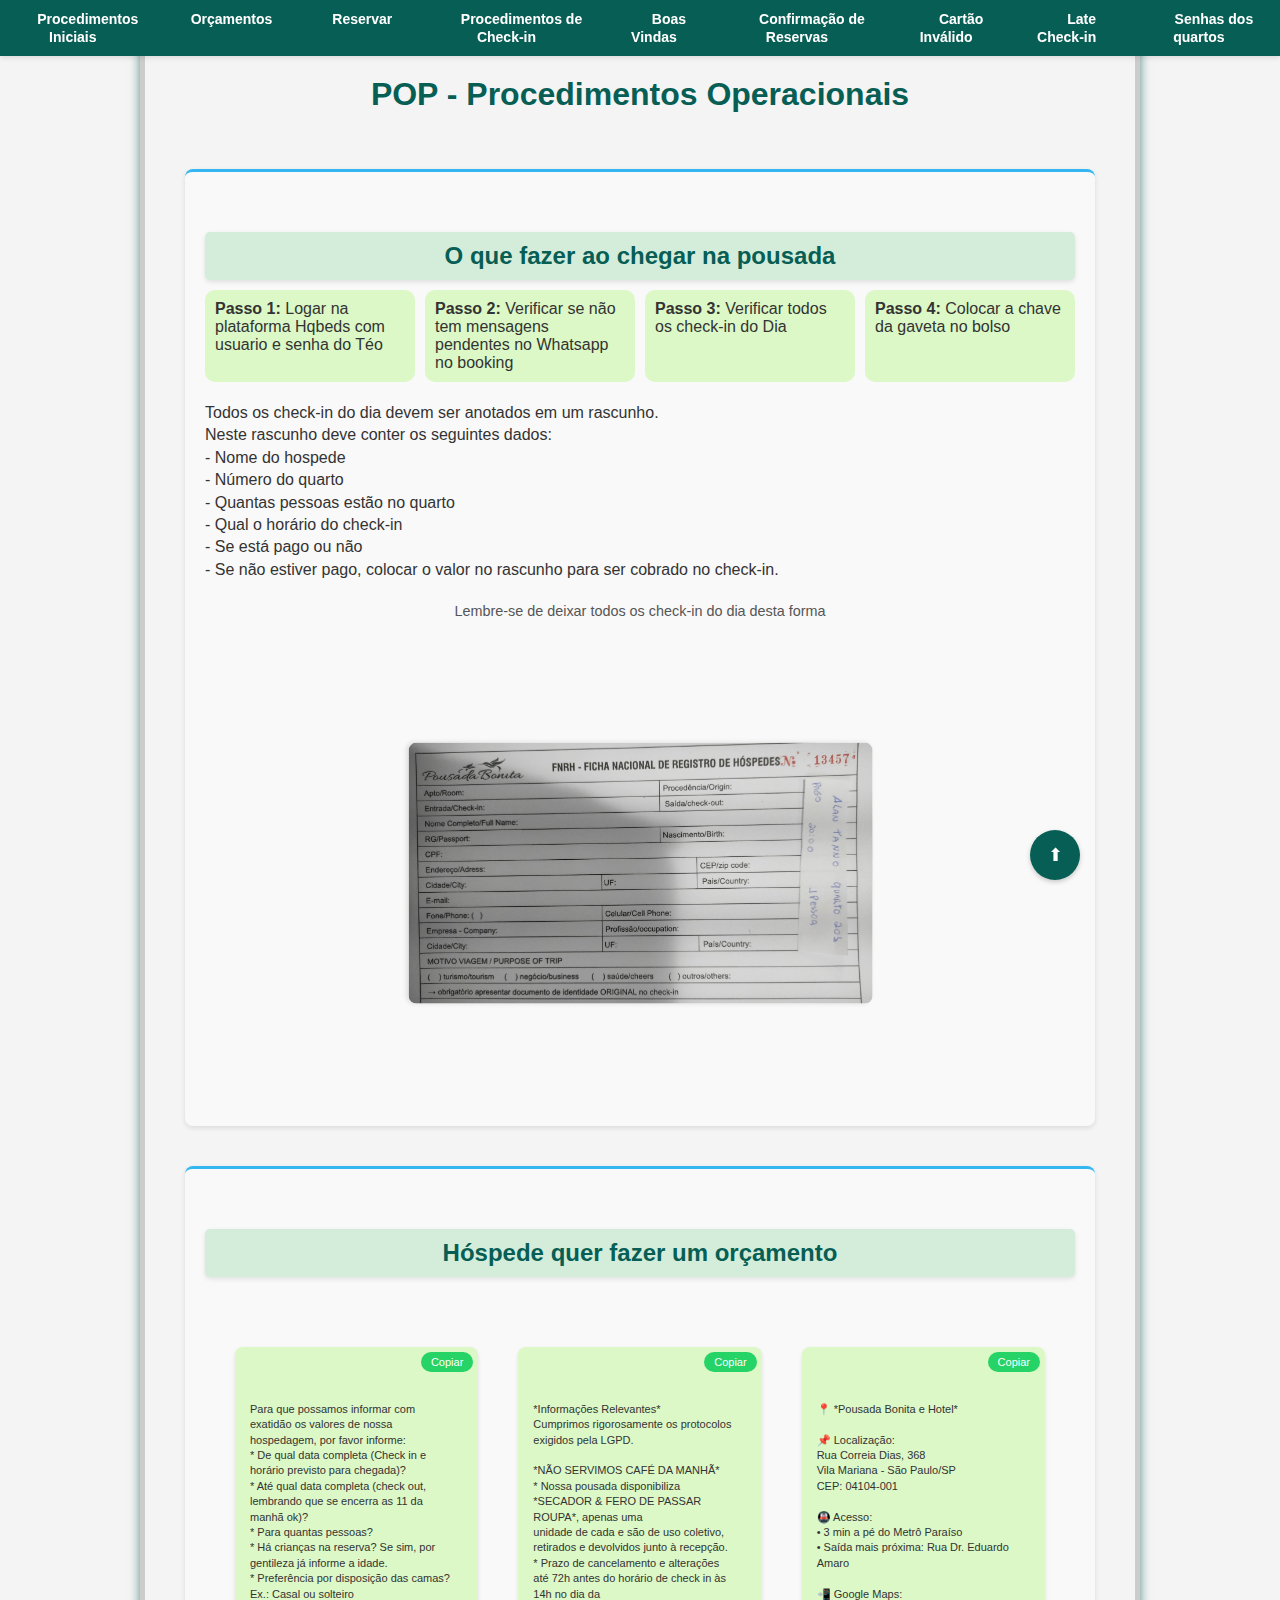
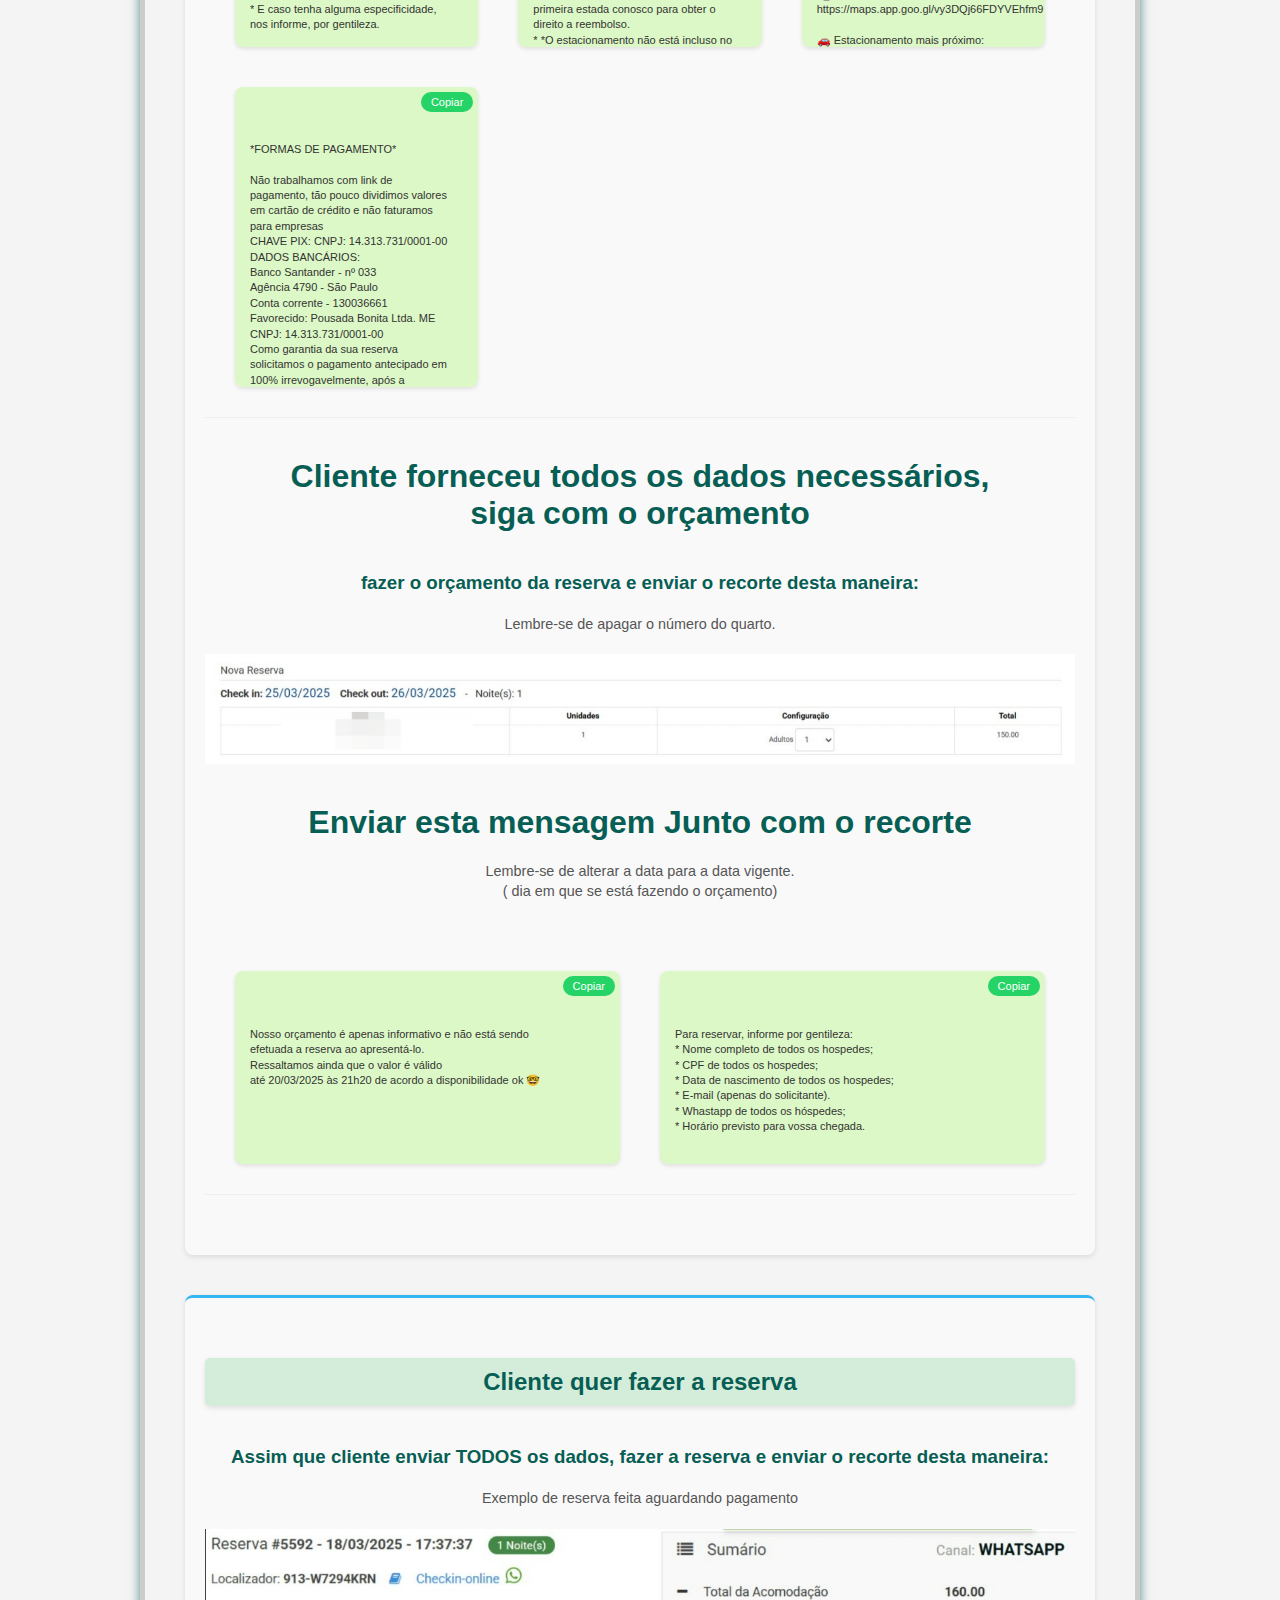
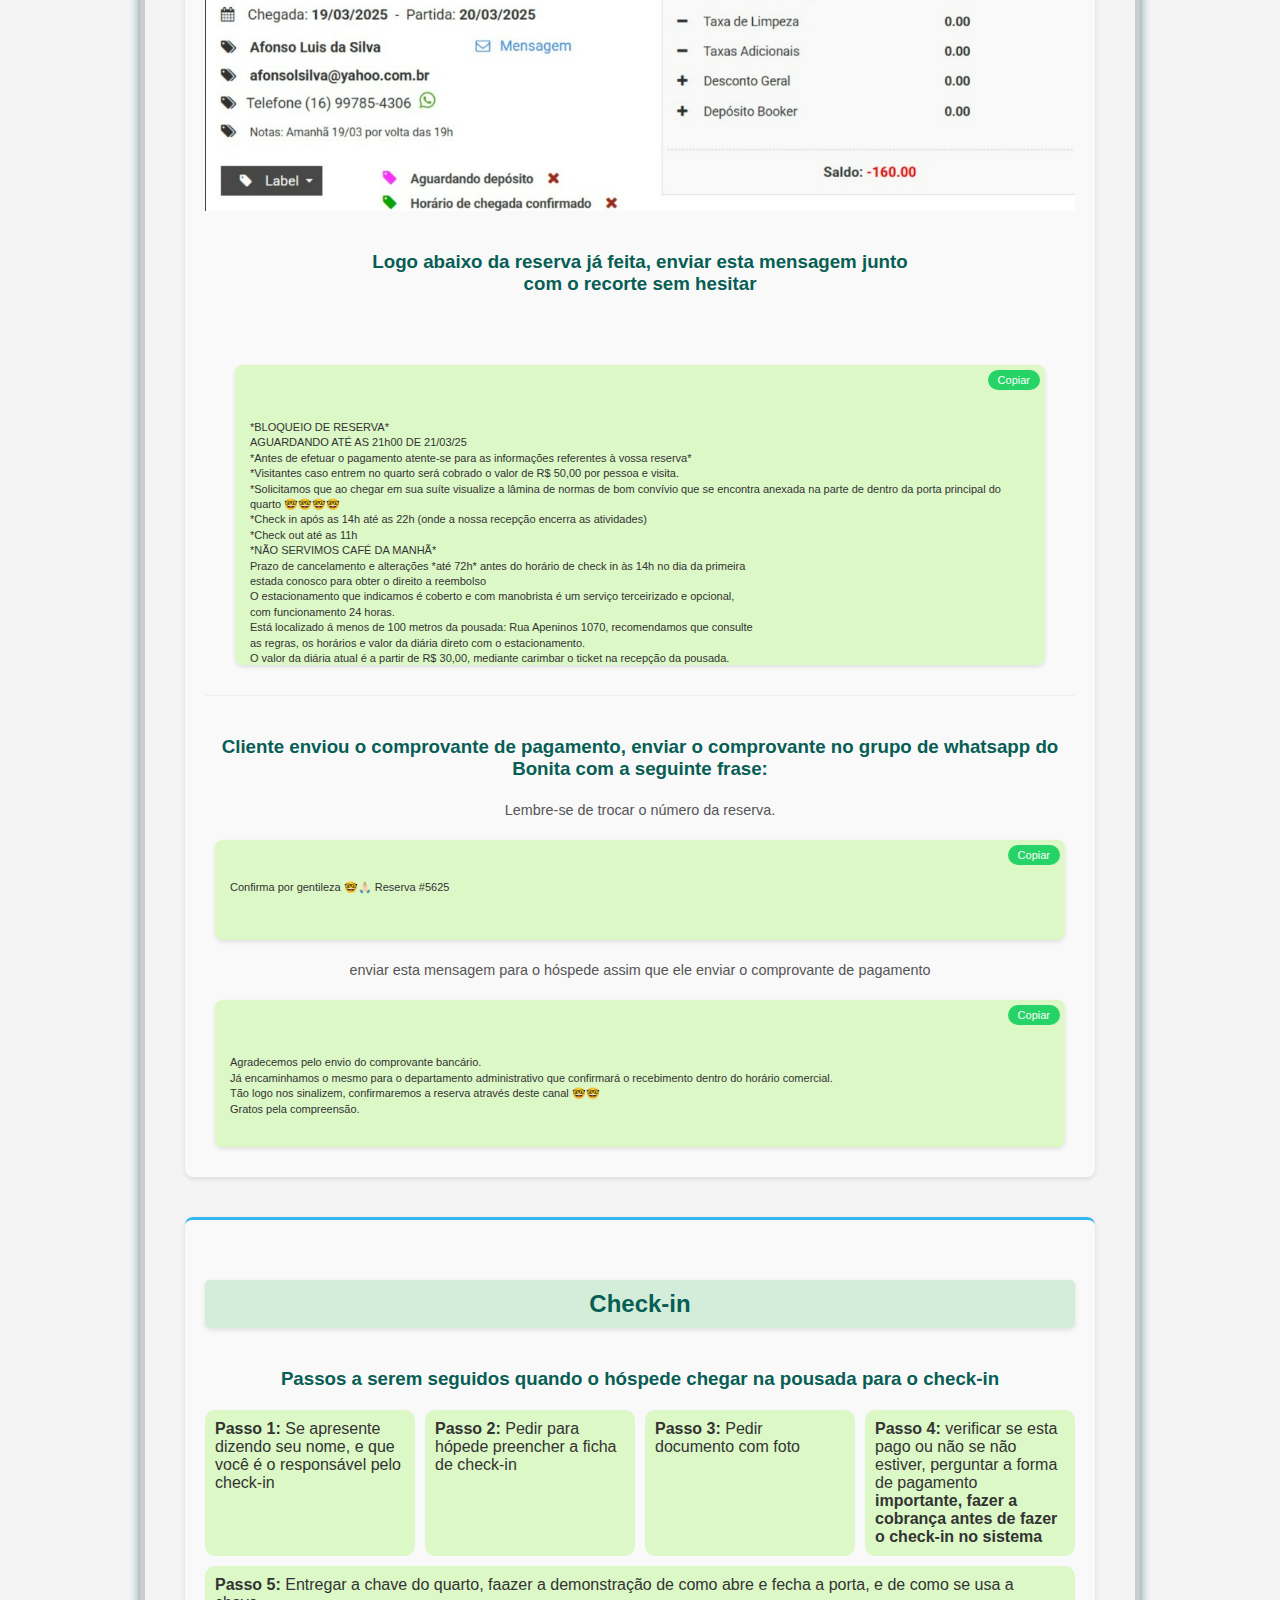
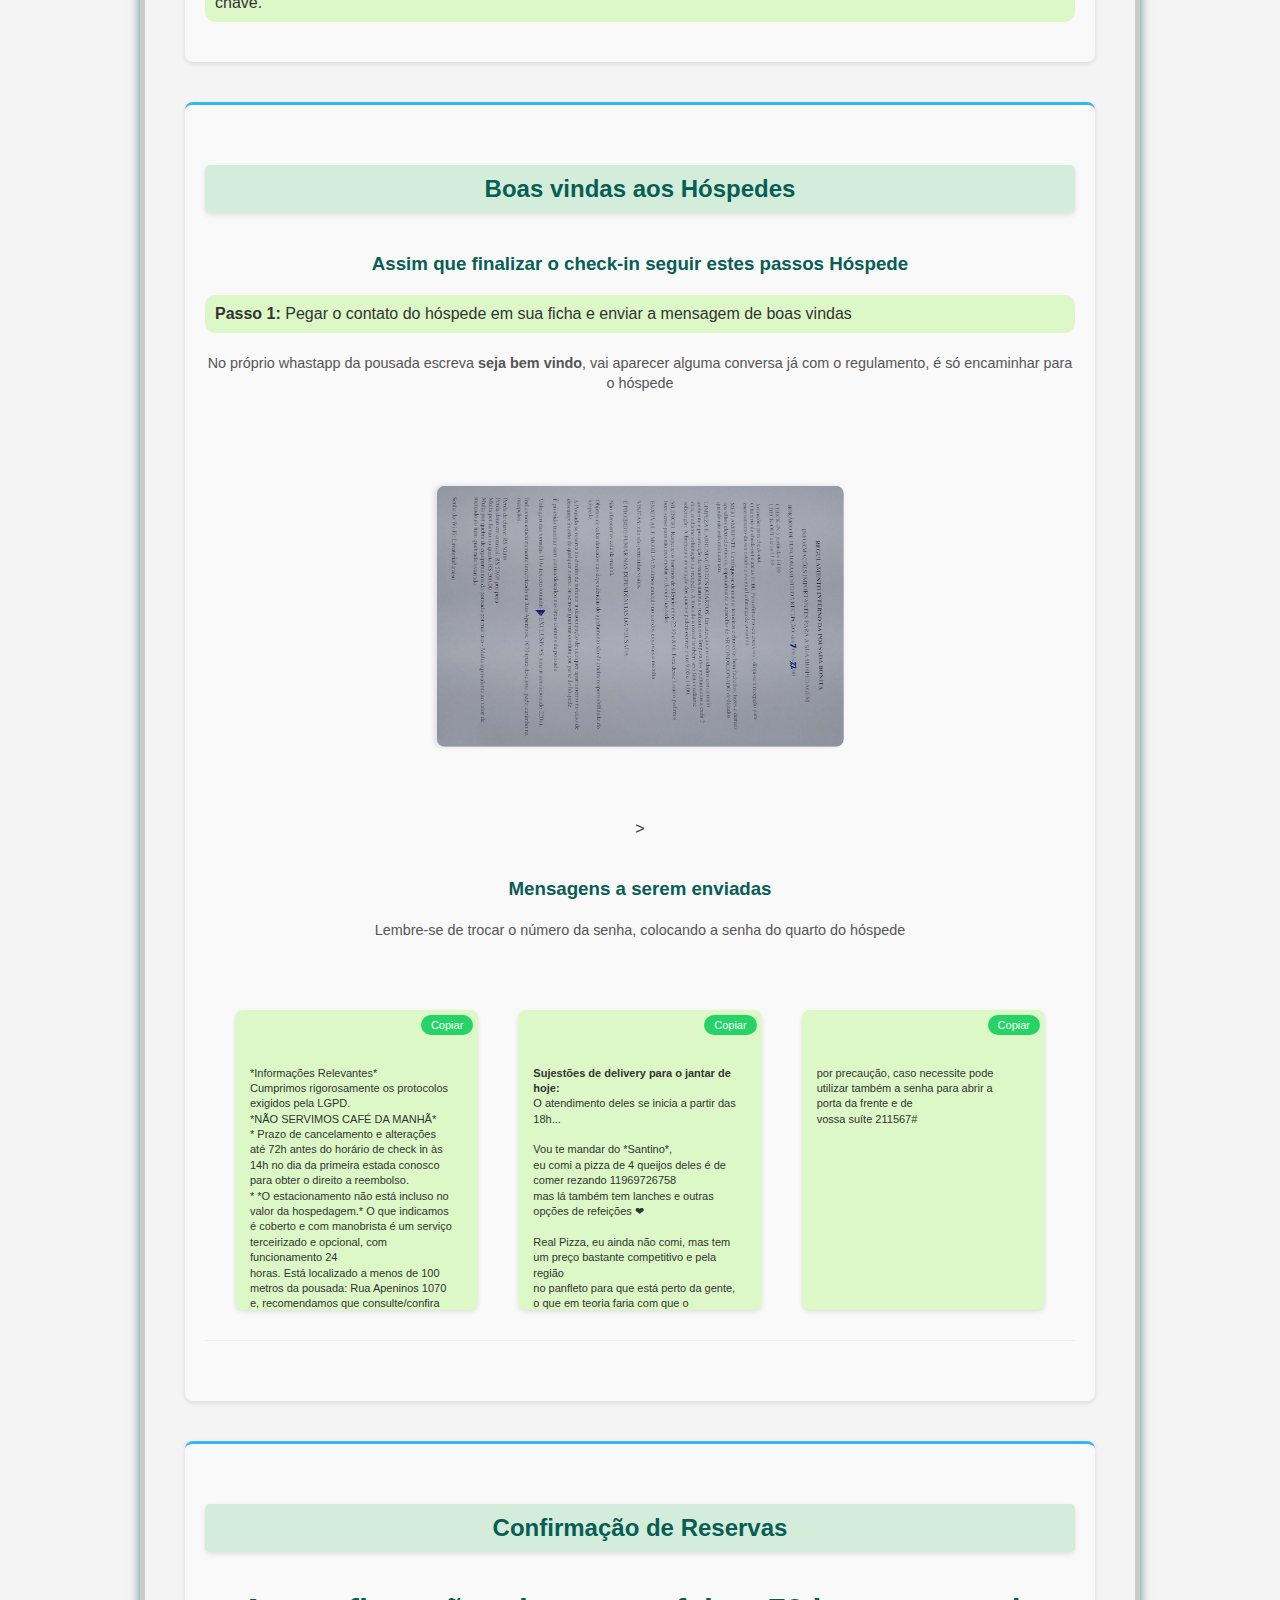
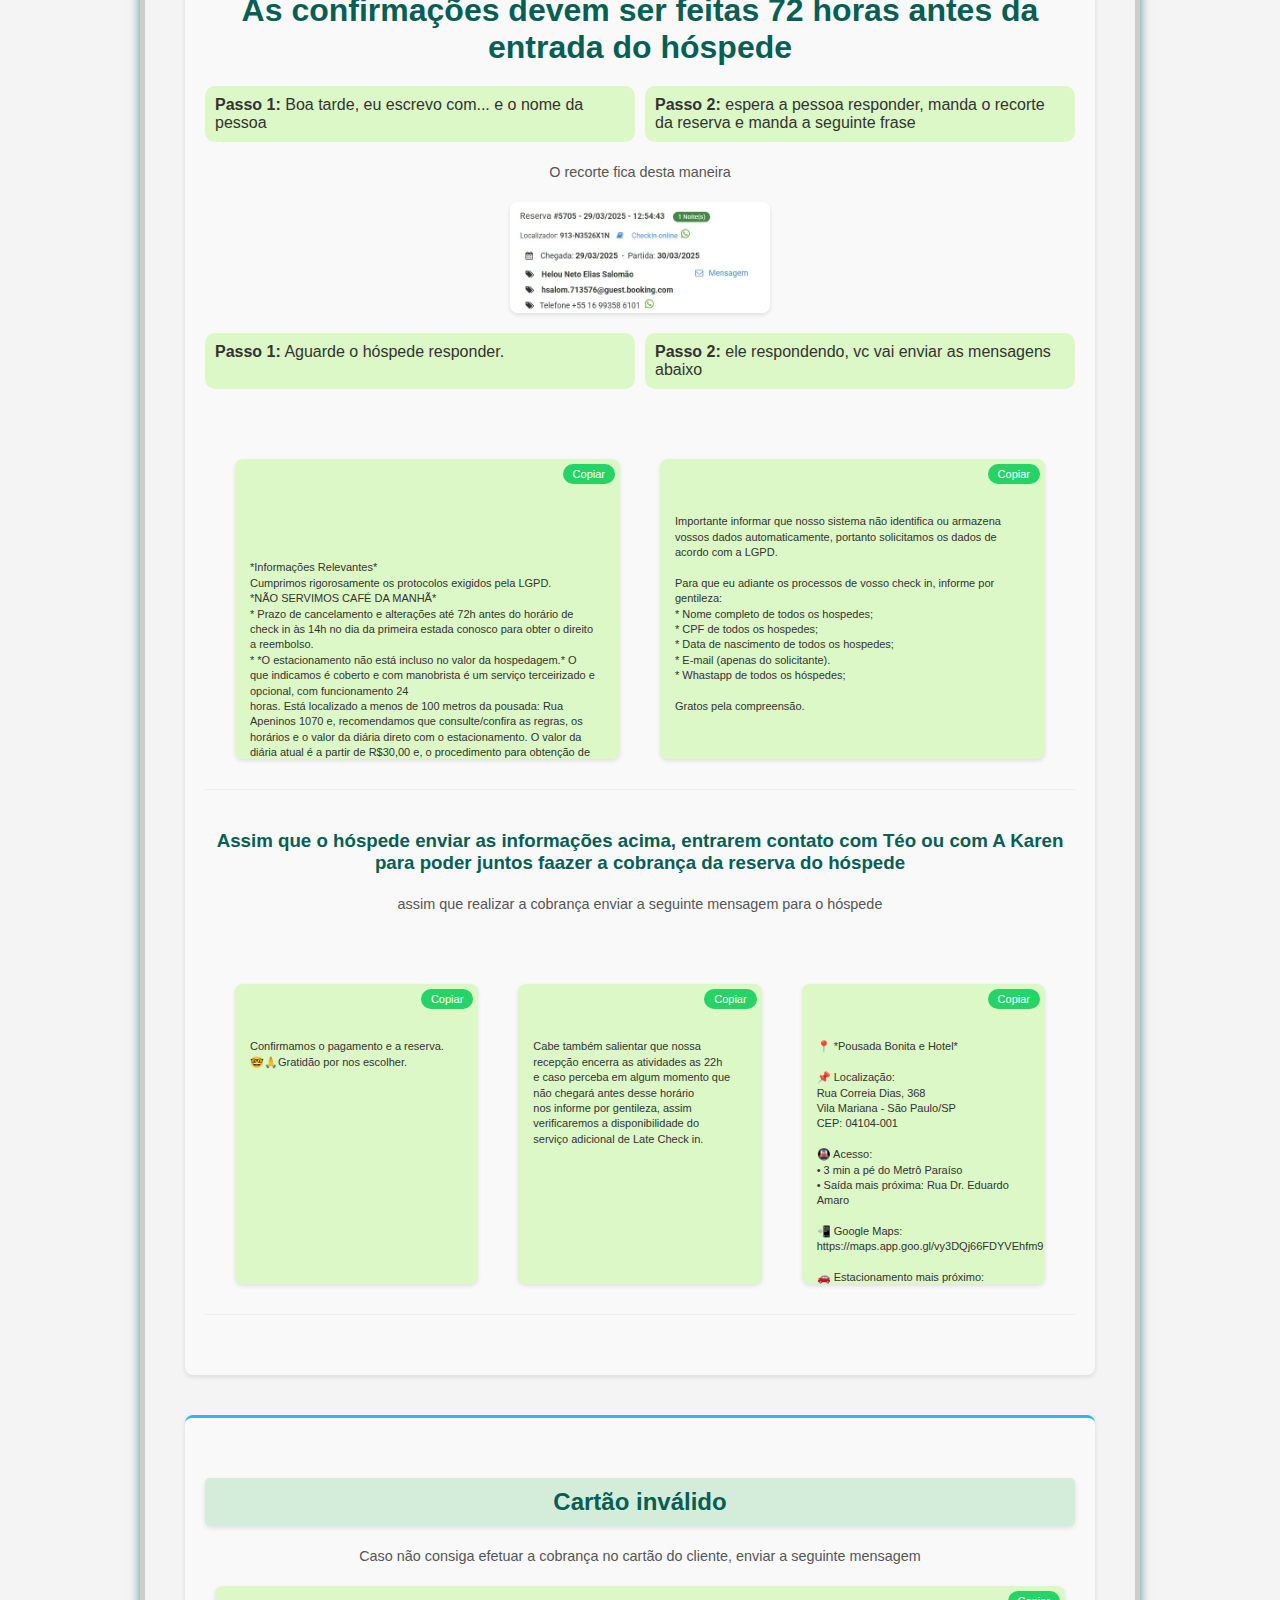
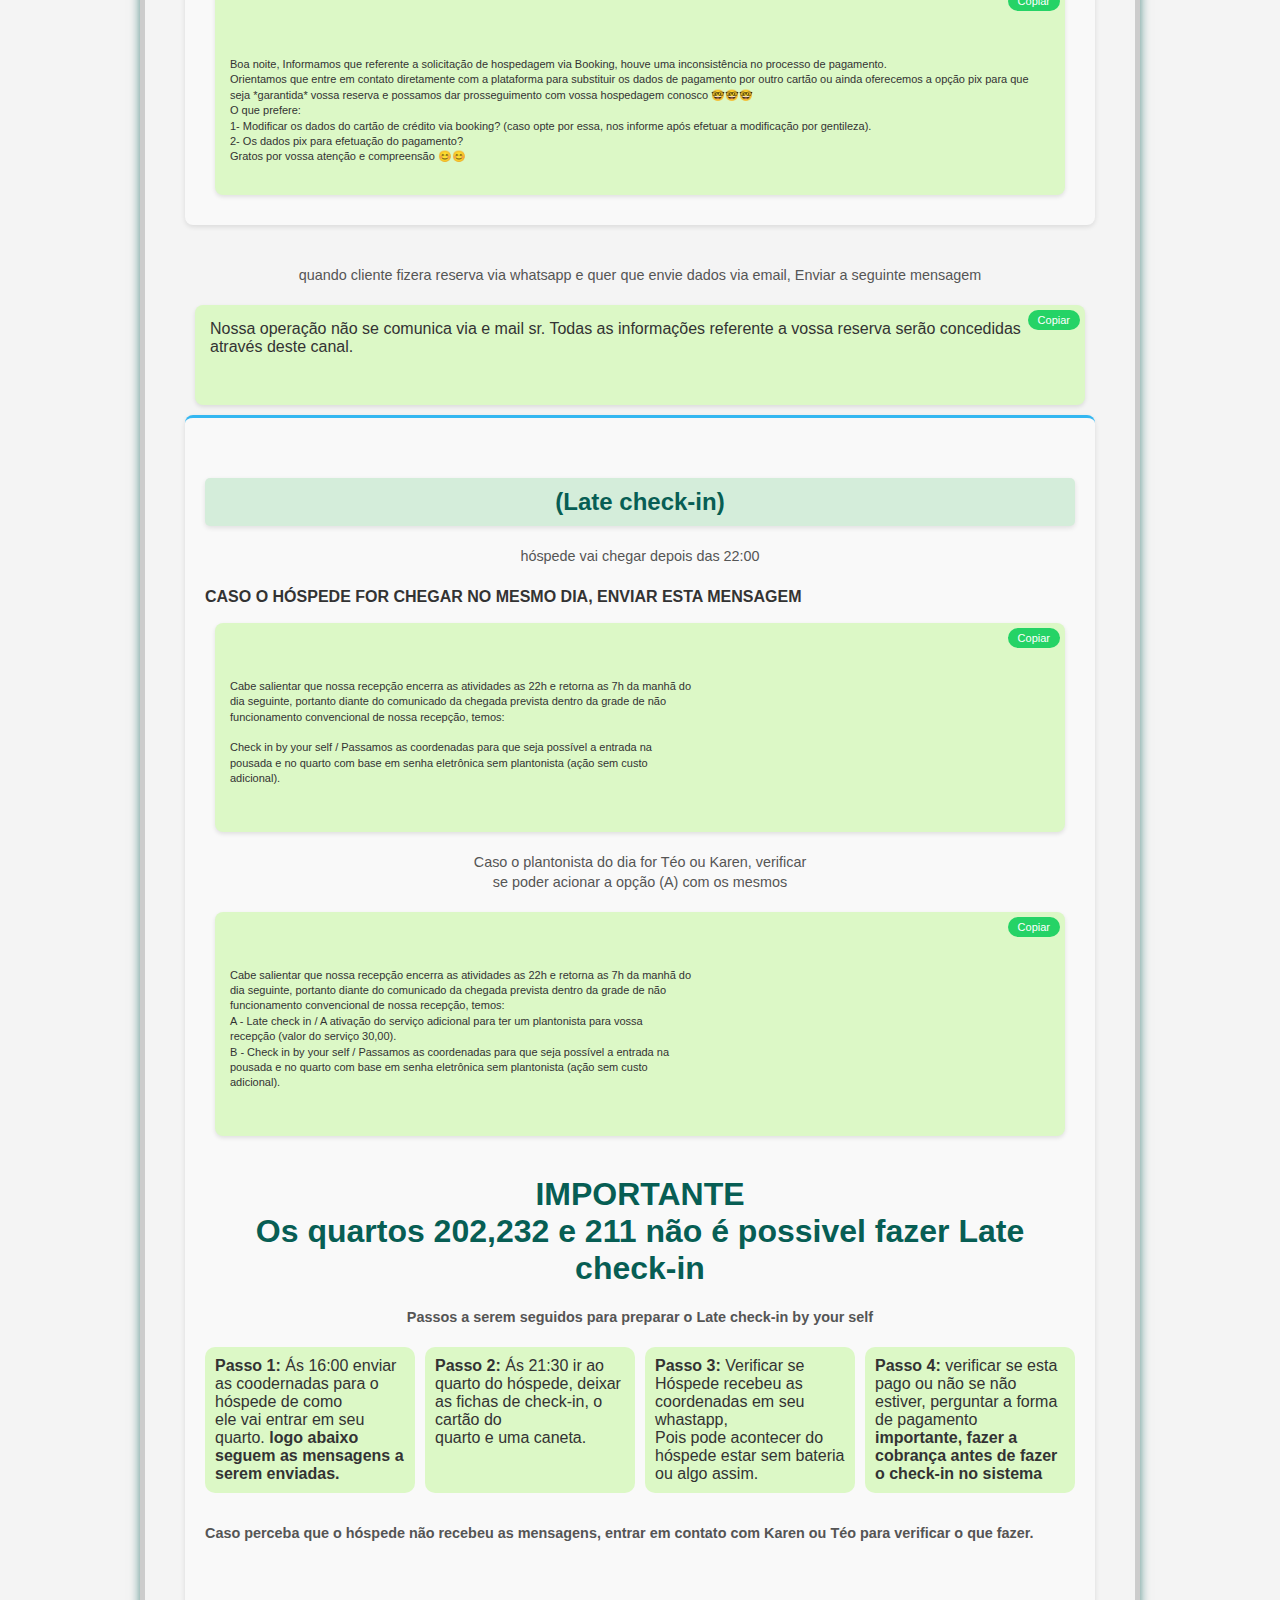
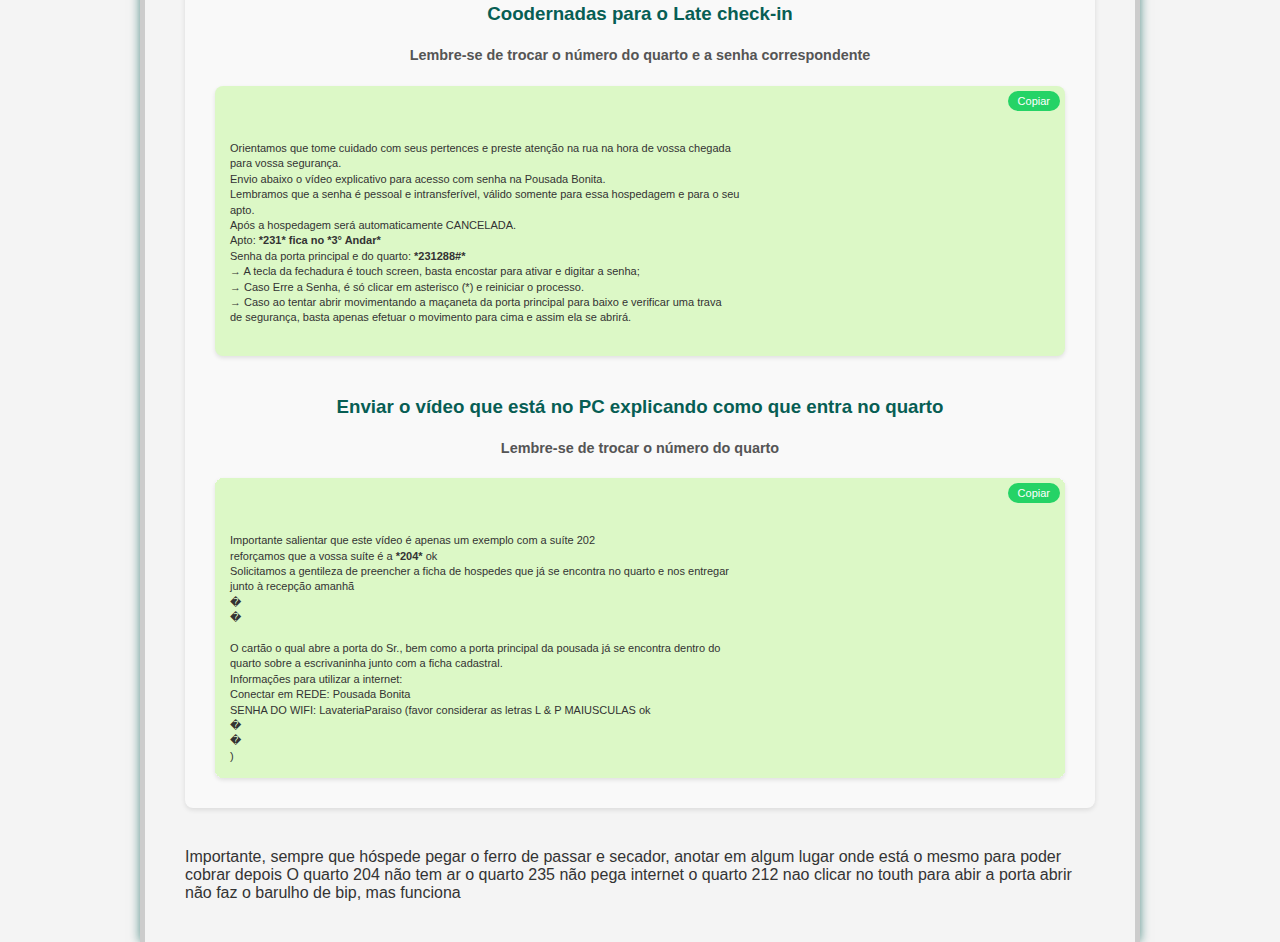
==== commit 62937897: "." ====
--- a/index.html
+++ b/index.html
@@ -8,9 +8,23 @@
 </head>
 <body>
     <header>
-        <h1>POP - Procedimentos Operacionais</h1>
+        <div class="header-container">
+            <h1 id="pop">POP - Procedimentos Operacionais</h1>
+            <nav class="menu-fixo">
+                <ul>
+                    <li><a href="#procedimentos-iniciais">Procedimentos Iniciais</a></li>
+                    <li><a href="#orcamentos">Orçamentos</a></li>
+                    <li><a href="#reserva">Reservar</a></li>
+                    <li><a href="#procedimentos-checkin">Procedimentos de Check-in</a></li>
+                    <li><a href="#boas-vindas">Boas Vindas</a></li>
+                    <li><a href="#confirmacao-reservas">Confirmação de Reservas</a></li>
+                    <li><a href="#cartão-inválido">Cartão Inválido</a></li>
+                    <li><a href="#late-checkin">Late Check-in</a></li>
+                    <li><a href="senhas.html">Senhas dos quartos</a></li>
+                </ul>
+            </nav>
+        </div>
     </header>
-
     <main>
         <!-- Seção: Procedimentos Iniciais -->
         <section id="procedimentos-iniciais">
@@ -61,7 +75,7 @@
 
         <!-- Seção: Orçamentos -->
         <section id="orcamentos">
-            <h1>Hóspede quer fazer um orçamento</h1>
+            <h2>Hóspede quer fazer um orçamento</h2>
 
             <div class="grid-mensagens">
                 <!-- Primeira mensagem -->
@@ -184,16 +198,42 @@
                         • Rua Vergueiro
                     </p>
                 </div>
-            </div>
-        </section>
-
-        <!-- Seção: Check-in -->
-        <section id="checkin">
+
+                     <!-- Quarta mensagem -->
+                     <div class="mensagem-whatsapp">
+                        <button onclick="copiarTexto('4')" id="botao-4" class="botao-copiar">Copiar</button>
+                        <p id="mensagem-4">
+                            *FORMAS DE PAGAMENTO*
+    
+                            Não trabalhamos com link de pagamento, tão pouco dividimos valores em cartão de crédito e não faturamos para empresas
+                            CHAVE PIX: CNPJ: 14.313.731/0001-00
+                            DADOS BANCÁRIOS:
+                            Banco Santander - nº 033
+                            Agência 4790 - São Paulo
+                            Conta corrente - 130036661
+                            Favorecido: Pousada Bonita Ltda. ME
+                            CNPJ: 14.313.731/0001-00
+                            Como garantia da sua reserva solicitamos o pagamento antecipado em 100% irrevogavelmente, após a transferência por gentileza enviar o comprovante à este canal
+                            Atenção! 🚨🚨
+                            Precisa ser informado com no mínimo 72h antes de seu check in
+                            Caso queira alterar ou cancelar com direito ao reembolso total. Combinado?!
+                            Após o envio do comprovante bancário.
+                            Encaminharemos o mesmo para o departamento administrativo que confirmará o recebimento dentro do horário comercial.
+                            Tão logo nos sinalizem, confirmaremos a reserva através deste canal 🤓🤓
+                            Gratos pela compreensão
+                        </p>
+                    </div>
+               
+            </div>
+        
+
+       
+        
             <h1> Cliente forneceu todos os dados necessários, <br>
                 siga com o orçamento</h1>
             <p></p>
             <h3> fazer o orçamento da reserva e enviar o recorte desta maneira:</h3>
-            <div class="imagem-container">
+            <div class="imagem-container1">
                 <p class="legenda">Lembre-se de apagar o número do quarto.</p>
                 <img src="imagem/WhatsApp Image 2025-03-21 at 15.20.46.jpeg" alt="Exemplo de orçamento">
             </div>
@@ -227,37 +267,16 @@
                         * Horário previsto para vossa chegada.
                     </p>
                 </div>
-
-                <!-- Quarta mensagem -->
-                <div class="mensagem-whatsapp">
-                    <button onclick="copiarTexto('4')" id="botao-4" class="botao-copiar">Copiar</button>
-                    <p id="mensagem-4">
-                        *FORMAS DE PAGAMENTO*
-
-                        Não trabalhamos com link de pagamento, tão pouco dividimos valores em cartão de crédito e não faturamos para empresas
-                        CHAVE PIX: CNPJ: 14.313.731/0001-00
-                        DADOS BANCÁRIOS:
-                        Banco Santander - nº 033
-                        Agência 4790 - São Paulo
-                        Conta corrente - 130036661
-                        Favorecido: Pousada Bonita Ltda. ME
-                        CNPJ: 14.313.731/0001-00
-                        Como garantia da sua reserva solicitamos o pagamento antecipado em 100% irrevogavelmente, após a transferência por gentileza enviar o comprovante à este canal
-                        Atenção! 🚨🚨
-                        Precisa ser informado com no mínimo 72h antes de seu check in
-                        Caso queira alterar ou cancelar com direito ao reembolso total. Combinado?!
-                        Após o envio do comprovante bancário.
-                        Encaminharemos o mesmo para o departamento administrativo que confirmará o recebimento dentro do horário comercial.
-                        Tão logo nos sinalizem, confirmaremos a reserva através deste canal 🤓🤓
-                        Gratos pela compreensão
-                    </p>
-                </div>
-            </div>
-            
+            </div>
+        </section>
+           
+            <section id="reserva">
+                <h2>Cliente quer fazer a reserva</h2>
             <h3>Assim que cliente enviar TODOS os dados, fazer a reserva e enviar o recorte desta maneira:</h3>
             
-            <div class="imagem-container">
-                <p class="legenda">Exemplo de reserva feita aguardando pagamento</p>
+            <p class="legenda">Exemplo de reserva feita aguardando pagamento</p>
+            
+            <div class="imagem-container1">
                 <img src="imagem/reserva feita aguradando pagamentos.jpg" alt="Reserva feita aguardando pagamento">
             </div>
 
@@ -330,13 +349,14 @@
                 </p>
             </div>
         </section>
+    </section>
 
         <!-- Seção: Procedimentos de Check-in -->
         <section id="procedimentos-checkin">
-            <h1>Hóspede chegou na pousada para o check-in</h1>
-
-            <h2>Passos a serem seguidos quando o hóspede 
-            chegar na pousada</h2>
+            <h2> Check-in</h2>
+
+            <h3>Passos a serem seguidos quando o hóspede 
+            chegar na pousada para o check-in</h3>
             <div class="passos">
                 <div class="passo-1">
                     <strong>Passo 1:</strong>
@@ -372,7 +392,11 @@
 
                 </div>      
             </div>
-
+            </section>
+
+            <section id="boas-vindas">
+                <h2>Boas vindas aos Hóspedes</h2>
+           
             <h3>Assim que finalizar o check-in 
                 seguir estes passos Hóspede</h3>
             <div class="passos">
@@ -399,6 +423,7 @@
                 Lembre-se de trocar o número da senha, colocando
                 a senha do quarto do hóspede
             </p>
+
             <div class="grid-mensagens">
                 <!-- Mensagem 9 -->
                 <div class="mensagem-whatsapp">
@@ -483,10 +508,13 @@
             </p>
         </div>
         </div>
-
-        
-        <h2>Confirmando reservas
-           </h2>
+    </section>
+
+    <section id="confirmacao-reservas">
+        <h2>Confirmação de Reservas</h2>
+
+        <h1>As confirmações devem ser feitas 72 horas antes da entrada do hóspede</h1>
+       
             <div class="passos">
                 <div class="passo-1">
                     <strong>Passo 1:</strong>
@@ -505,16 +533,19 @@
                     <img src="imagem/conreserva.jpg" alt="Reserva feita aguardando pagamento">
                 </div>
     
-              
-
-                         
-        <h1>Confirmando reservas</h1>
-        <p> Boa tarde, eu escrevo com... e o nome da pessoa</p>
-        <p> espera a pessoa responder, manda o recorte da reserva e manda a seguinte frase</p>
-        <p>Perfeito! Qual horário previsto da vossa chegada, por gentileza.</p>
-        <p>ele respondendo,  vc vai enviar as mensagens abaixo</p>
-
-
+                <div class="passos">
+                    <div class="passo-3">
+                        <strong>Passo 1:</strong>
+                        Aguarde o hóspede responder.
+                    </div>
+                    
+                    <div class="passo-4">
+                        <strong>Passo 2:</strong>
+                        ele respondendo,  vc vai enviar as mensagens abaixo                    </div>
+                    </div>
+                    </div>
+
+                        
 
         <div class="grid-mensagens">
         <div class="mensagem-whatsapp">
@@ -583,6 +614,7 @@
                         Confirmamos o pagamento e a reserva. 🤓🙏Gratidão por nos escolher.
                     </p>
                 </div>
+
                     
 
                 <!-- Primeira mensagem -->
@@ -625,19 +657,20 @@
                         </p>
                     </div>
                    </div>
+                </section>
                     
                     
              
        
    
     
-        <h3>
-         
-         Caso não consiga efetuar a cobrança no cartão do cliente, enviar a seguinte mensagem
-            
-        </h3>
-        
-        
+       <section id="cartão-inválido" >
+        <h2>Cartão inválido</h2>
+      
+         <p class="legenda">
+         Caso não consiga efetuar a cobrança no cartão do cliente,
+          enviar a seguinte mensagem</p>
+            
         <!-- Primeira mensagem -->
         <div class="mensagem-whatsapp">
             <button onclick="copiarTexto('17')" id="botao-17" class="botao-copiar">Copiar</button>
@@ -651,14 +684,9 @@
     Gratos por vossa atenção e compreensão 😊😊
     </p>
     </div>
-    
-
-Importante, sempre que hóspede pegar o ferro de passar e secador, anotar em algum lugar onde está o mesmo para poder cobrar
-depois
-O quarto 204 não tem ar
-o quarto 235 não pega internet
-o quarto 212 nao clicar no touth para abir a porta abrir
-não faz o barulho de bip, mas funciona
+</section>
+    
+
 
 
 <p class="legenda">
@@ -674,17 +702,37 @@
 </div>
 
 
-
-<h3> (Late check-in) </h3>
+<section id="late-checkin">
+<h2> (Late check-in) </h2>
+
+<P class="legenda">
+    hóspede vai chegar depois das 22:00<br>
+    <p><strong>CASO O HÓSPEDE FOR CHEGAR NO MESMO DIA, ENVIAR ESTA MENSAGEM</strong></p>
+    
+
+    
+
+<div class="mensagem-whatsapp">
+   <button onclick="copiarTexto('19')" id="botao-19" class="botao-copiar">Copiar</button>
+   <p id="mensagem-19">
+       Cabe salientar que nossa recepção encerra as atividades as 22h e retorna as 7h da manhã do 
+       dia seguinte, portanto diante do comunicado da chegada prevista dentro da grade de não 
+       funcionamento convencional de nossa recepção, temos: 
+      
+       Check in by your self / Passamos as coordenadas para que seja possível a entrada na 
+       pousada e no quarto com base em senha eletrônica sem plantonista (ação sem custo 
+       adicional).
+   
+   </p>
+   </div>
 
 <p class="legenda">
-     hóspede vai chegar depois das 22:00, enviar a seguinte mensagem <br>
-
-     <strong> IMPORTANTE <br>
-        A opção (A) é somente com autorização do Téo ou quando ele estiver na pousada,
-     neste caso, só será é enviado a opção de entrada com sem sem plantonista (B) </strong>
-    
-</p>
+     Caso o plantonista do dia for Téo ou Karen, verificar <br>
+      se poder acionar a opção (A) com os mesmos <br></p>
+
+    
+    
+
 <div class="mensagem-whatsapp">
     <button onclick="copiarTexto('19')" id="botao-19" class="botao-copiar">Copiar</button>
     <p id="mensagem-19">
@@ -700,11 +748,114 @@
     </p>
 </div>
 </div>
-
-
-
-
+    <h1> IMPORTANTE <br>
+    Os quartos <strong>202,232 e 211</strong> não é possivel fazer Late check-in</h1>
+
+
+<p class="legenda">
+    <strong>Passos a serem seguidos para preparar o Late check-in by your self</strong></p>
+    
+
+<div class="passos">
+        <div class="passo-1">
+            <strong>Passo 1:</strong>
+           Ás 16:00 enviar as coodernadas para o hóspede de como <br>
+           ele vai entrar em seu quarto. <strong>logo abaixo 
+            seguem as mensagens a serem enviadas.
+           </strong>
+        </div>
+        
+        <div class="passo-2">
+            <strong>Passo 2:</strong>
+           Ás 21:30 ir ao quarto do hóspede, deixar as fichas de check-in, o cartão do <br>
+            quarto e uma caneta.
+        </div>
+        
+        <div class="passo-3">
+            <strong>Passo 3:</strong>
+            Verificar se Hóspede recebeu as coordenadas em seu whastapp, <br>
+            Pois pode acontecer do hóspede estar sem bateria ou algo assim. <br>
+            
+            
+        </div>
+
+        <div class="passo-4">
+            <strong>Passo 4:</strong>
+            verificar se esta pago ou não
+            se não estiver, perguntar a forma de pagamento
+            <strong>importante, fazer a cobrança antes de 
+                fazer o check-in no sistema</strong>
+        </div>
+       
+            <p class="legenda">
+                <strong>Caso perceba que o hóspede não recebeu as mensagens, entrar em contato 
+                    com Karen ou Téo para verificar o que fazer.</strong></p>
+    </div>
+
+    <h3>Coodernadas para o Late check-in</h3>
+
+    <p class="legenda">
+        <strong>Lembre-se de trocar o número do quarto e a senha correspondente</strong>
+    </p>
+
+    <div class="mensagem-whatsapp">
+        <button onclick="copiarTexto('20')" id="botao-20" class="botao-copiar">Copiar</button>
+        <p id="mensagem-20">
+            Orientamos que tome cuidado com seus pertences e preste atenção na rua na hora de vossa chegada 
+            para vossa segurança. 
+            Envio abaixo o vídeo explicativo para acesso com senha na Pousada Bonita. 
+            Lembramos que a senha é pessoal e intransferível, válido somente para essa hospedagem e para o seu 
+            apto. 
+            Após a hospedagem será automaticamente CANCELADA. 
+            Apto:<strong> *231* fica no *3° Andar* </strong>
+            Senha da porta principal e do quarto: <strong>*231288#* </strong>
+            → A tecla da fechadura é touch screen, basta encostar para ativar e digitar a senha; 
+            → Caso Erre a Senha, é só clicar em asterisco (*) e reiniciar o processo. 
+            → Caso ao tentar abrir movimentando a maçaneta da porta principal para baixo e verificar uma trava 
+            de segurança, basta apenas efetuar o movimento para cima e assim ela se abrirá. 
+        </p>
+    </div>
+            <h3>Enviar o vídeo que está no PC explicando como que entra no quarto</h3>
+            <p class="legenda">
+                <strong>Lembre-se de trocar o número do quarto</strong>
+            </p>
+
+            <div class="mensagem-whatsapp">
+                <button onclick="copiarTexto('21')" id="botao-21" class="botao-copiar">Copiar</button>
+                <p id="mensagem-21">
+                    Importante salientar que este vídeo é apenas um exemplo com a suíte 202 
+                    reforçamos que a vossa suíte é a <strong>*204*</strong> ok 
+                    Solicitamos a gentileza de preencher a ficha de hospedes que já se encontra no quarto e nos entregar 
+                    junto à recepção amanhã 
+                    �
+                    �
+                     
+                    O cartão o qual abre a porta do Sr., bem como a porta principal da pousada já se encontra dentro do 
+                    quarto sobre a escrivaninha junto com a ficha cadastral. 
+                    Informações para utilizar a internet:  
+                    Conectar em REDE: Pousada Bonita  
+                    SENHA DO WIFI: LavateriaParaiso (favor considerar as letras L & P MAIUSCULAS ok 
+                    �
+                    �
+                     ) 
+                </p>
+            </div>
+        </section>
+  
+            Importante, sempre que hóspede pegar o ferro de passar e secador, anotar em algum lugar onde está o mesmo para poder cobrar
+            depois
+            O quarto 204 não tem ar
+            o quarto 235 não pega internet
+            o quarto 212 nao clicar no touth para abir a porta abrir
+            não faz o barulho de bip, mas funciona
+            
 </main>
-<script src="script.js"></script>
+<button id="voltar-topo" onclick="scrollToTop()">⬆</button>
+<script>
+    // Função para rolar até o topo
+    function scrollToTop() {
+        window.scrollTo({ top: 0, behavior: 'smooth' });
+    }
+</script>
 </body>
 </html>
--- a/style.css
+++ b/style.css
@@ -11,13 +11,18 @@
     padding: 20px;
     max-width: 1000px;
     margin: 0 auto;
-    background-color: #f4f4f4;
     color: #333;
+    border-left: 5px solid #ccc; /* Linha na lateral esquerda */
+    border-right: 5px solid #ccc; /* Linha na lateral direita */
+    box-shadow: 0 0 10px #075e54aa; /* Adiciona uma sombra suave */
+    background-color: #f4f4f4; /* Mantém o fundo existente */
+    scroll-behavior: smooth;
 }
 
 /* Container principal */
 main {
     max-width: 1200px;
+    
     margin: 0 auto;
     padding: 20px;
 }
@@ -28,6 +33,17 @@
     margin-bottom: 20px;
     clear: both;
     color: #075E54;
+    text-align: center;
+}
+/* Estilo para os títulos <h2> destacados */
+h2 {
+    background-color: #d4edda; /* Verde claro */
+    color: #155724; /* Verde escuro para o texto */
+    padding: 10px; /* Adiciona espaçamento interno */
+    border-radius: 5px; /* Bordas arredondadas */
+    margin-bottom: 20px; /* Espaçamento inferior */
+    text-align: center; /* Centraliza o texto */
+    box-shadow: 0 2px 5px rgba(0, 0, 0, 0.1); /* Adiciona uma sombra leve */
 }
 
 p {
@@ -64,7 +80,12 @@
     white-space: pre-line;
     padding-right: 10px;
 }
-
+.mensagem-whatsapp.destacada {
+    border: 2px solid #25d366; /* Verde do WhatsApp */
+    background-color: #e6fff2; /* Fundo mais claro */
+    box-shadow: 0 0 10px rgba(0, 0, 0, 0.2); /* Sombra para destaque */
+    transition: all 0.3s ease; /* Transição suave */
+}
 /* Botões */
 .botao-copiar {
     position: absolute;
@@ -109,6 +130,7 @@
     border-radius: 8px; /* Mantém bordas arredondadas */
     box-shadow: 0 2px 4px rgba(0, 0, 0, 0.1); /* Adiciona sombra */
     margin: 20px auto; /* Centraliza a imagem */
+  
 }
 
 /* Ajuste específico para imagens dentro de .imagem1 */
@@ -119,11 +141,33 @@
     margin: 0 auto; /* Centraliza a imagem */
     border-radius: 8px; /* Adiciona bordas arredondadas */
     box-shadow: 0 2px 4px rgba(0, 0, 0, 0.1); /* Adiciona uma leve sombra */
+    transform: rotate(90deg); /* Mantém a rotação */
+
+}
+.imagem1 {
+    margin: 0; /* Remove margens externas */
+    padding: 0; /* Remove preenchimento interno */
+    text-align: center; /* Centraliza o conteúdo dentro do container */
+}
+/* Ajuste específico para imagens dentro de .imagem-container1 */
+.imagem-container1 img {
+    max-width: 100%; /* Permite que a imagem ocupe toda a largura do container */
+    height: auto; /* Mantém a proporção da imagem */
+    display: block; /* Garante que a imagem seja tratada como um bloco */
+    margin: 0 auto; /* Centraliza a imagem */
+    padding-block-start: 0caption; /* Remove o espaçamento superior */
+    
+}
+
+/* Ajuste para o container, se necessário */
+.imagem-container1 {
+    width: 100%; /* Garante que o container ocupe toda a largura disponível */
+    text-align: center; /* Centraliza o conteúdo dentro do container */
 }
 
 /* Caso específico da primeira imagem */
 .exemplo-checkin .imagem-container img {
-    max-width: 30%; /* Reduz o tamanho para 30% da largura do container */
+    max-width: 50%; /* Reduz o tamanho para 30% da largura do container */
     height: auto; /* Mantém a proporção da imagem */
     display: block; /* Garante que a imagem seja tratada como um bloco */
     margin: 0 auto; /* Centraliza a imagem */
@@ -158,9 +202,21 @@
 
 /* Seções */
 section {
-    margin-bottom: 50px;
-    padding-bottom: 30px;
-    border-bottom: 2px solid #f0f0f0;
+    scroll-margin-top: 80px; /* Espaço para que o título não fique escondido atrás do menu */
+    padding: 20px; /* Espaçamento interno para as seções */
+    border-top: 3px solid #34b7f1; /* Linha no topo de cada seção */
+    margin-bottom: 40px; /* Espaçamento entre as seções */
+    background-color: #f9f9f9; /* Fundo claro para destacar a seção */
+    border-radius: 8px; /* Bordas arredondadas */
+    box-shadow: 0 2px 5px rgba(0, 0, 0, 0.1); /* Sombra leve */
+}
+
+/* Estilo para os títulos das seções */
+section h2 {
+    color: #075e54; /* Cor verde escuro */
+    font-size: 24px; /* Tamanho do título */
+    margin-bottom: 10px; /* Espaçamento abaixo do título */
+    text-align: center; /* Centraliza o título */
 }
 
 /* Responsividade */
@@ -190,19 +246,146 @@
 
 /* Estilos do cabeçalho */
 header {
-    background-color: #2c3e50;
     color: white;
     padding: 1rem;
     text-align: center;
-}
-
-/* Footer */
-footer {
-    background-color: #2c3e50;
-    color: white;
-    text-align: center;
-    padding: 1rem;
+    box-shadow: inset;
+}
+
+/* Navegação */
+nav {
+    background-color: #075E54;
+    padding: 10px;
+}
+
+nav ul {
+    list-style: none;
+    display: flex;
+    justify-content: space-around;
+    margin: 0;
+    padding: 0;
+}
+
+nav ul li {
+    margin: 0 10px;
+}
+
+nav ul li a {
+    color: white;
+    text-decoration: none;
+    font-weight: bold;
+}
+
+nav ul li a:hover {
+    text-decoration: underline;
+}
+
+/* Menu fixo no topo */
+.menu-fixo {
     position: fixed;
-    bottom: 0;
+    top: 0;
+    left: 0;
     width: 100%;
+    background-color: #075E54;
+    z-index: 1000;
+    padding: 10px 0;
+    box-shadow: 0 2px 5px rgba(0, 0, 0, 0.1);
+}
+
+.menu-fixo ul {
+    list-style: none;
+    display: flex;
+    justify-content: center;
+    margin: 0;
+    padding: 0;
+}
+
+.menu-fixo ul li {
+    margin: 0 15px;
+}
+
+.menu-fixo ul li a {
+    text-decoration: none;
+    color: white;
+    font-weight: bold;
+    font-size: 14px;
+    padding: 10px 15px;
+    border-radius: 5px;
+    transition: background-color 0.3s ease;
+    
+}
+
+.menu-fixo ul li a:hover {
+    background-color:#25d3658e;
+}
+
+/* Botão de Voltar ao Topo */
+#voltar-topo {
+    position: fixed; /* Fixa o botão na tela */
+    bottom: 20px; /* Distância da parte inferior da tela */
+    right: 200px; /* Distância da parte direita da tela */
+    background-color: #075E54; /* Cor de fundo */
+    color: white; /* Cor do texto */
+    border: none; /* Remove bordas */
+    border-radius: 50%; /* Torna o botão circular */
+    width: 50px; /* Largura do botão */
+    height: 50px; /* Altura do botão */
+    font-size: 18px; /* Tamanho do texto */
+    cursor: pointer; /* Mostra o cursor de clique */
+    box-shadow: 0 2px 5px rgba(0, 0, 0, 0.2); /* Adiciona sombra */
+    z-index: 1000; /* Garante que o botão fique acima de outros elementos */
+    display: block; /* Garante que o botão esteja sempre visível */
+}
+
+#voltar-topo:hover {
+    background-color: #25D366; /* Cor ao passar o mouse */
+}
+
+
+/* Estilo para o menu de quartos */
+.menu-quartos {
+    background-color: #144d0613; /* Cor de fundo */
+    padding: 5px; /* Reduz o espaçamento interno */
+    margin-bottom: 20px;
+    border-radius: 5px;
+}
+
+.menu-quartos ul {
+    list-style: none;
+    display: flex;
+    flex-wrap: wrap; /* Permite que os itens quebrem linha em telas menores */
+    gap: 5px; /* Reduz o espaçamento entre os itens */
+    justify-content: center;
+    padding: 0;
+    margin: 0;
+}
+
+.menu-quartos ul li {
+    margin: 0;
+}
+
+.menu-quartos ul li a {
+    text-decoration: none;
+    color: white;
+    background-color: #075E54; /* Cor de fundo */
+    padding: 5px 10px; /* Reduz o tamanho do botão */
+    border-radius: 5px;
+    font-size: 12px; /* Diminui o tamanho da fonte */
+    transition: background-color 0.3s ease;
+}
+
+.menu-quartos ul li a:hover {
+    background-color: #25d366; /* Cor verde ao passar o mouse */
+}
+
+/* Responsividade para telas menores */
+@media (max-width: 768px) {
+    .menu-quartos ul {
+        gap: 3px; /* Reduz o espaçamento entre os itens em telas menores */
+    }
+
+    .menu-quartos ul li a {
+        font-size: 10px; /* Diminui ainda mais o tamanho da fonte */
+        padding: 4px 8px; /* Ajusta o tamanho do botão */
+    }
 }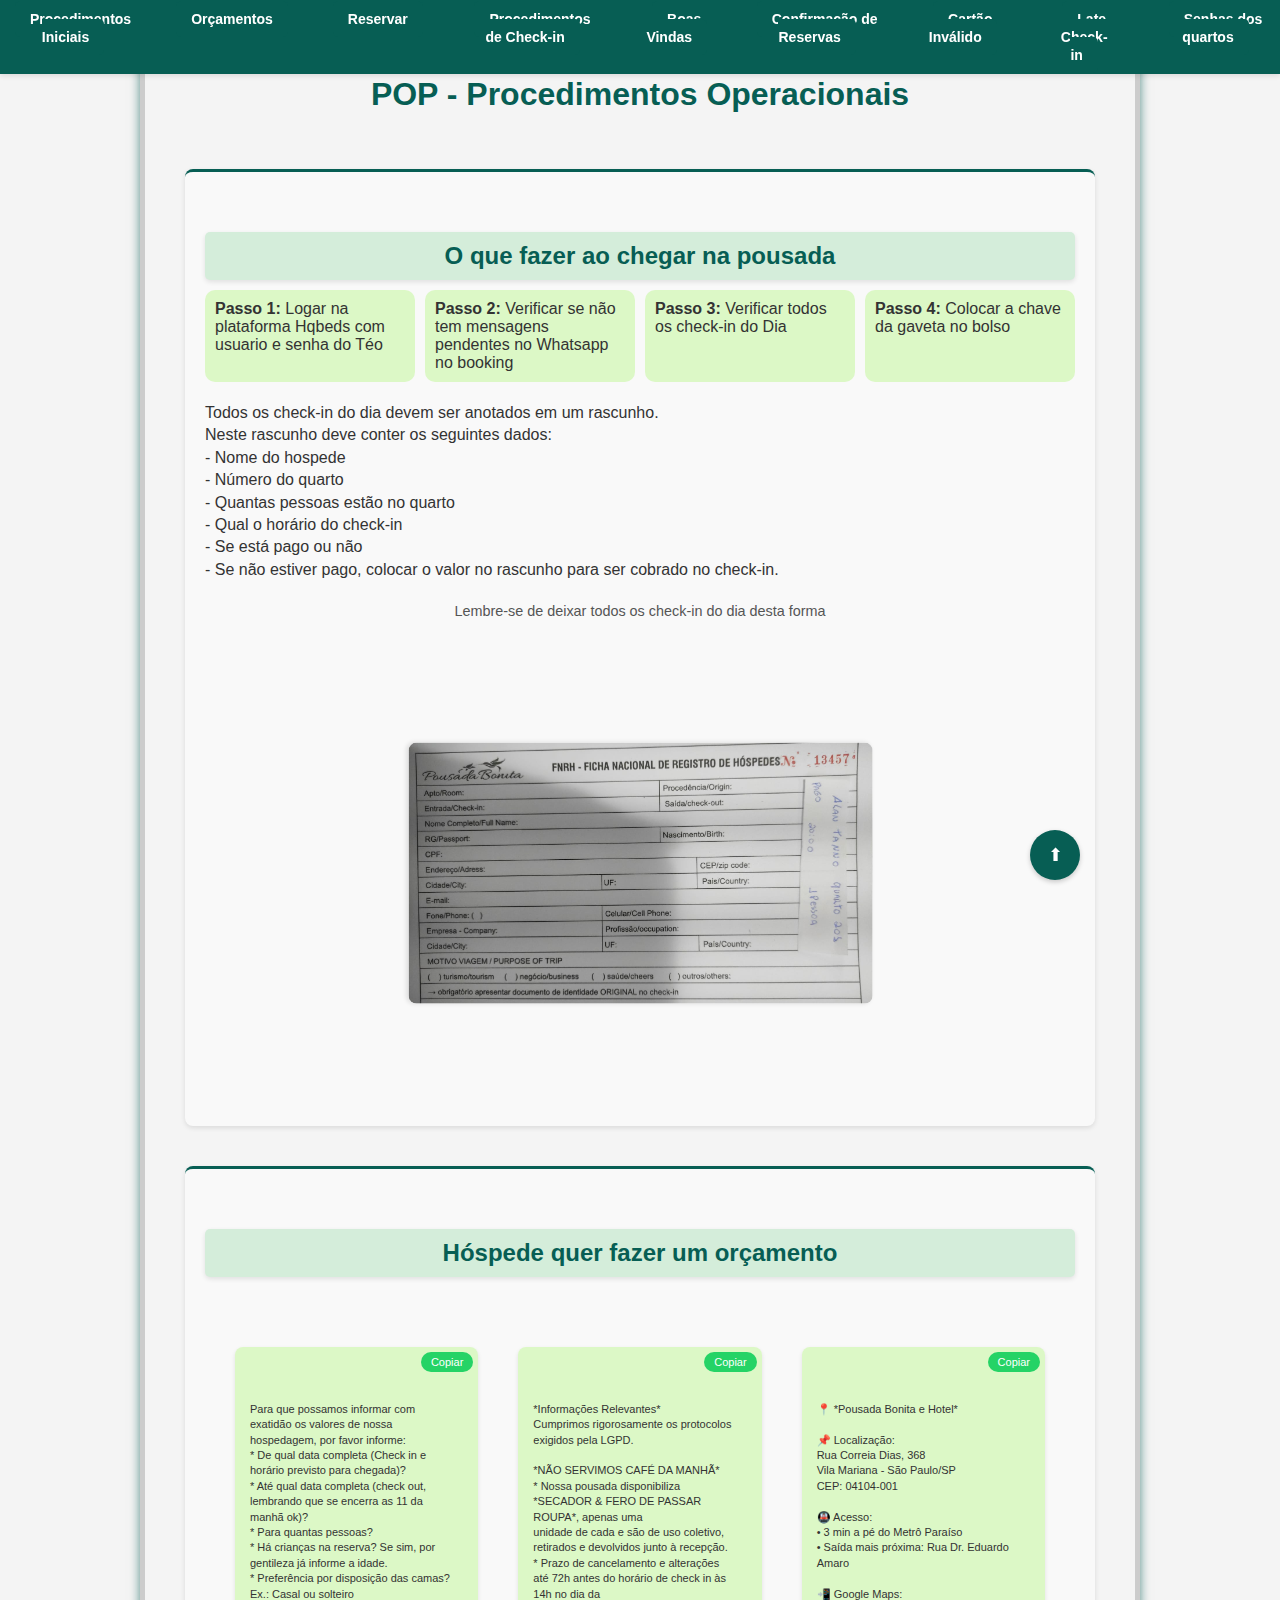
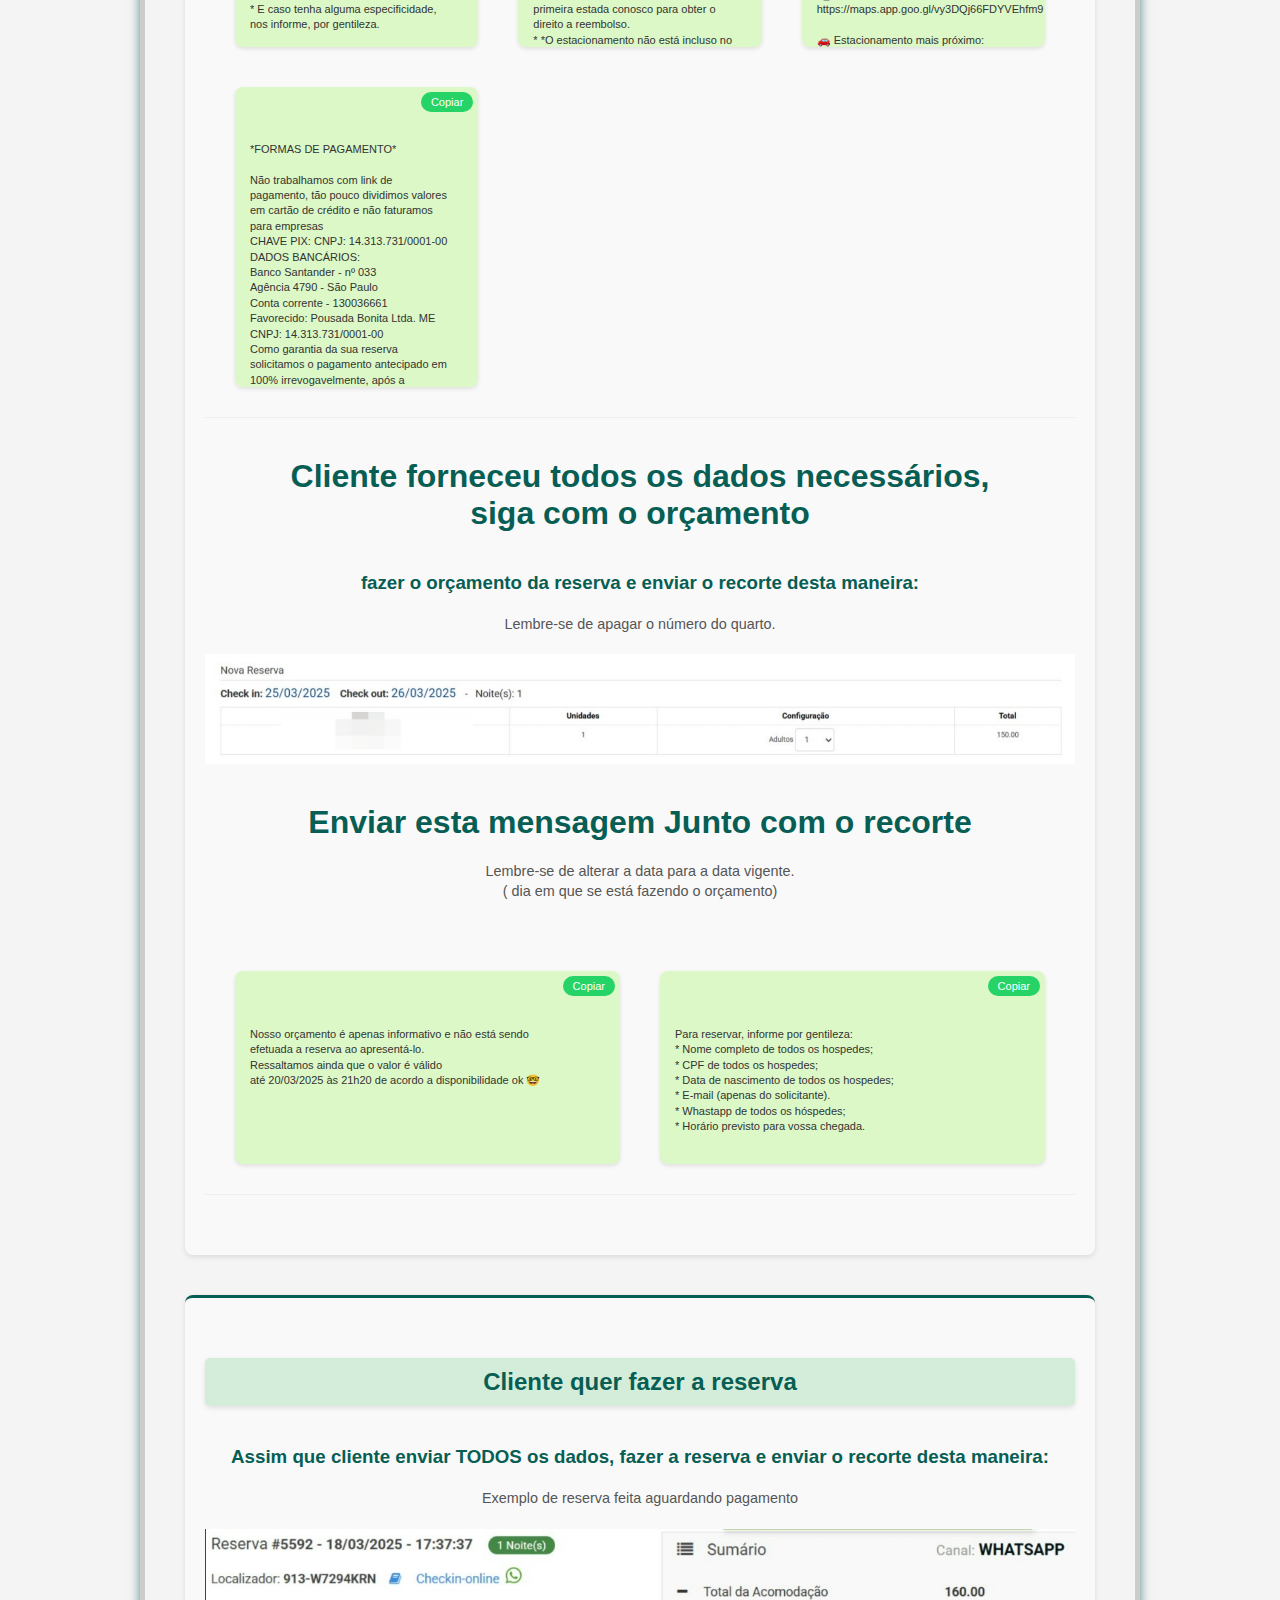
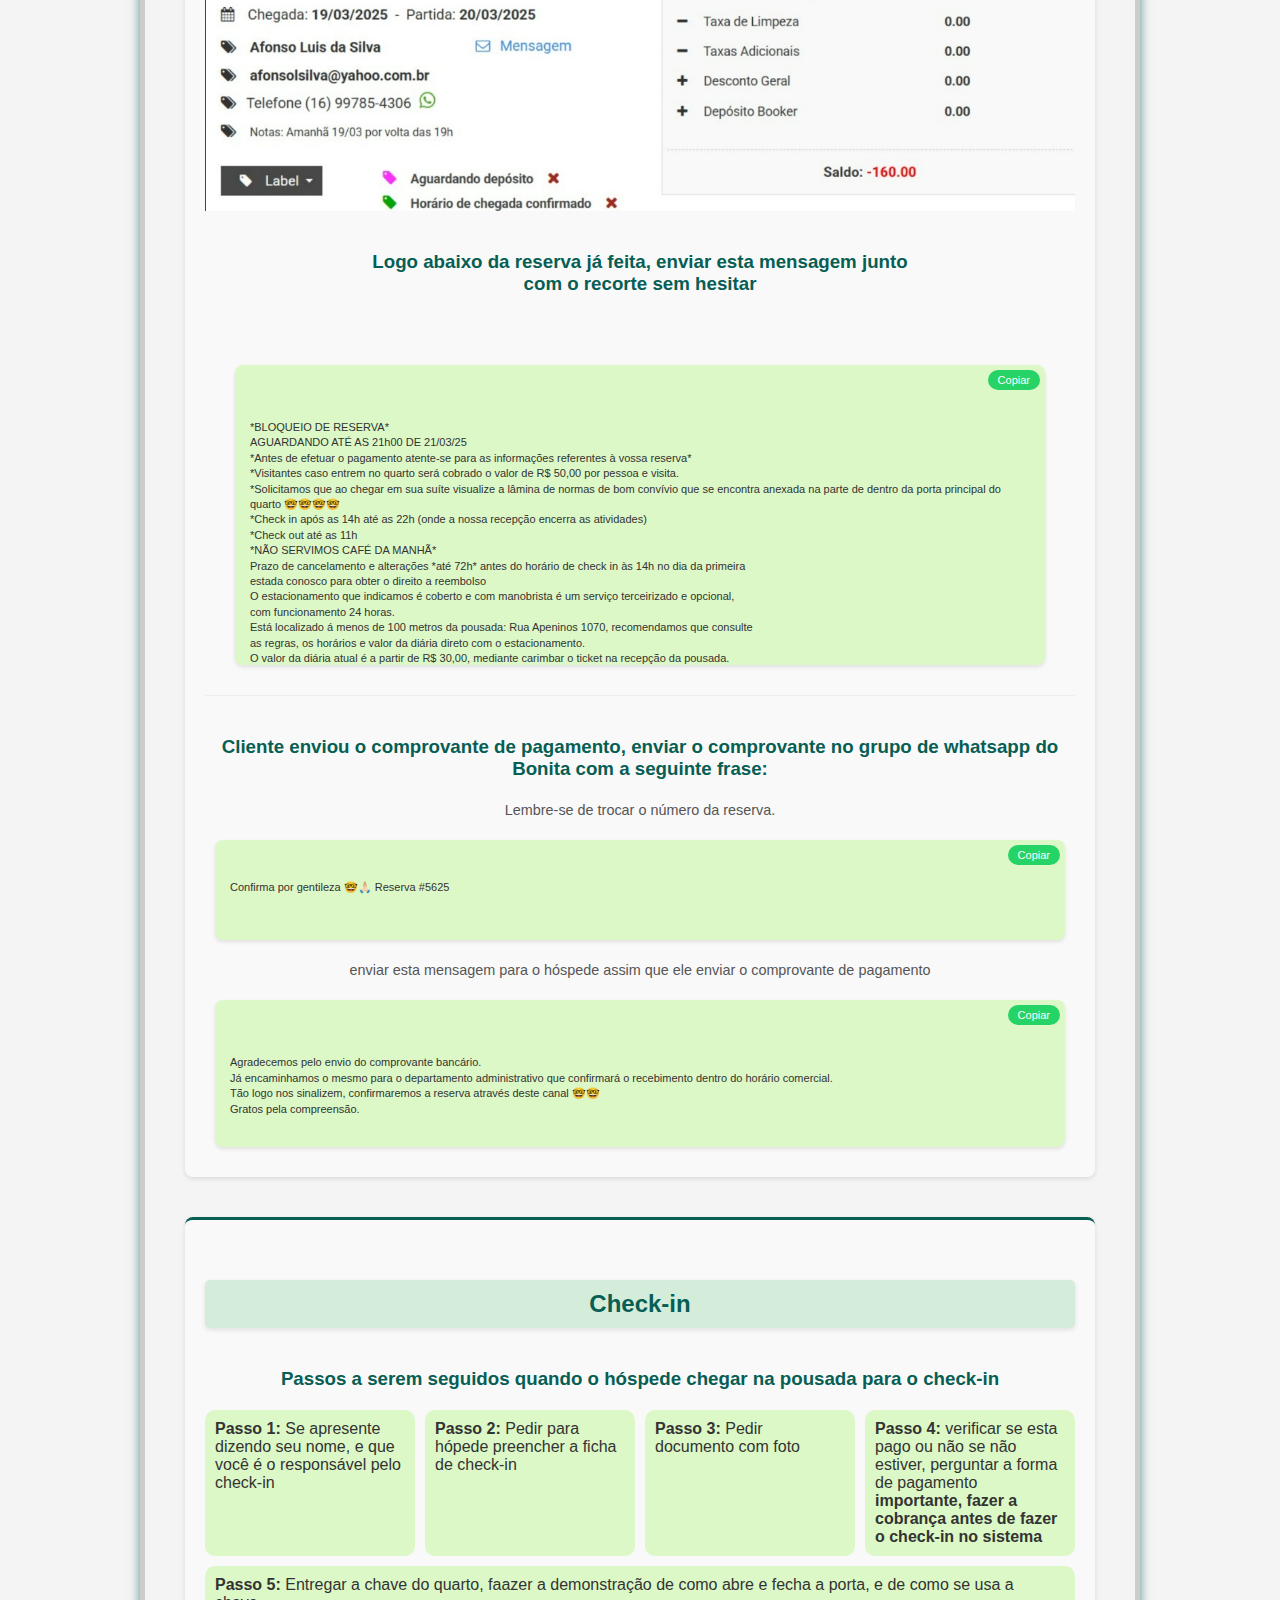
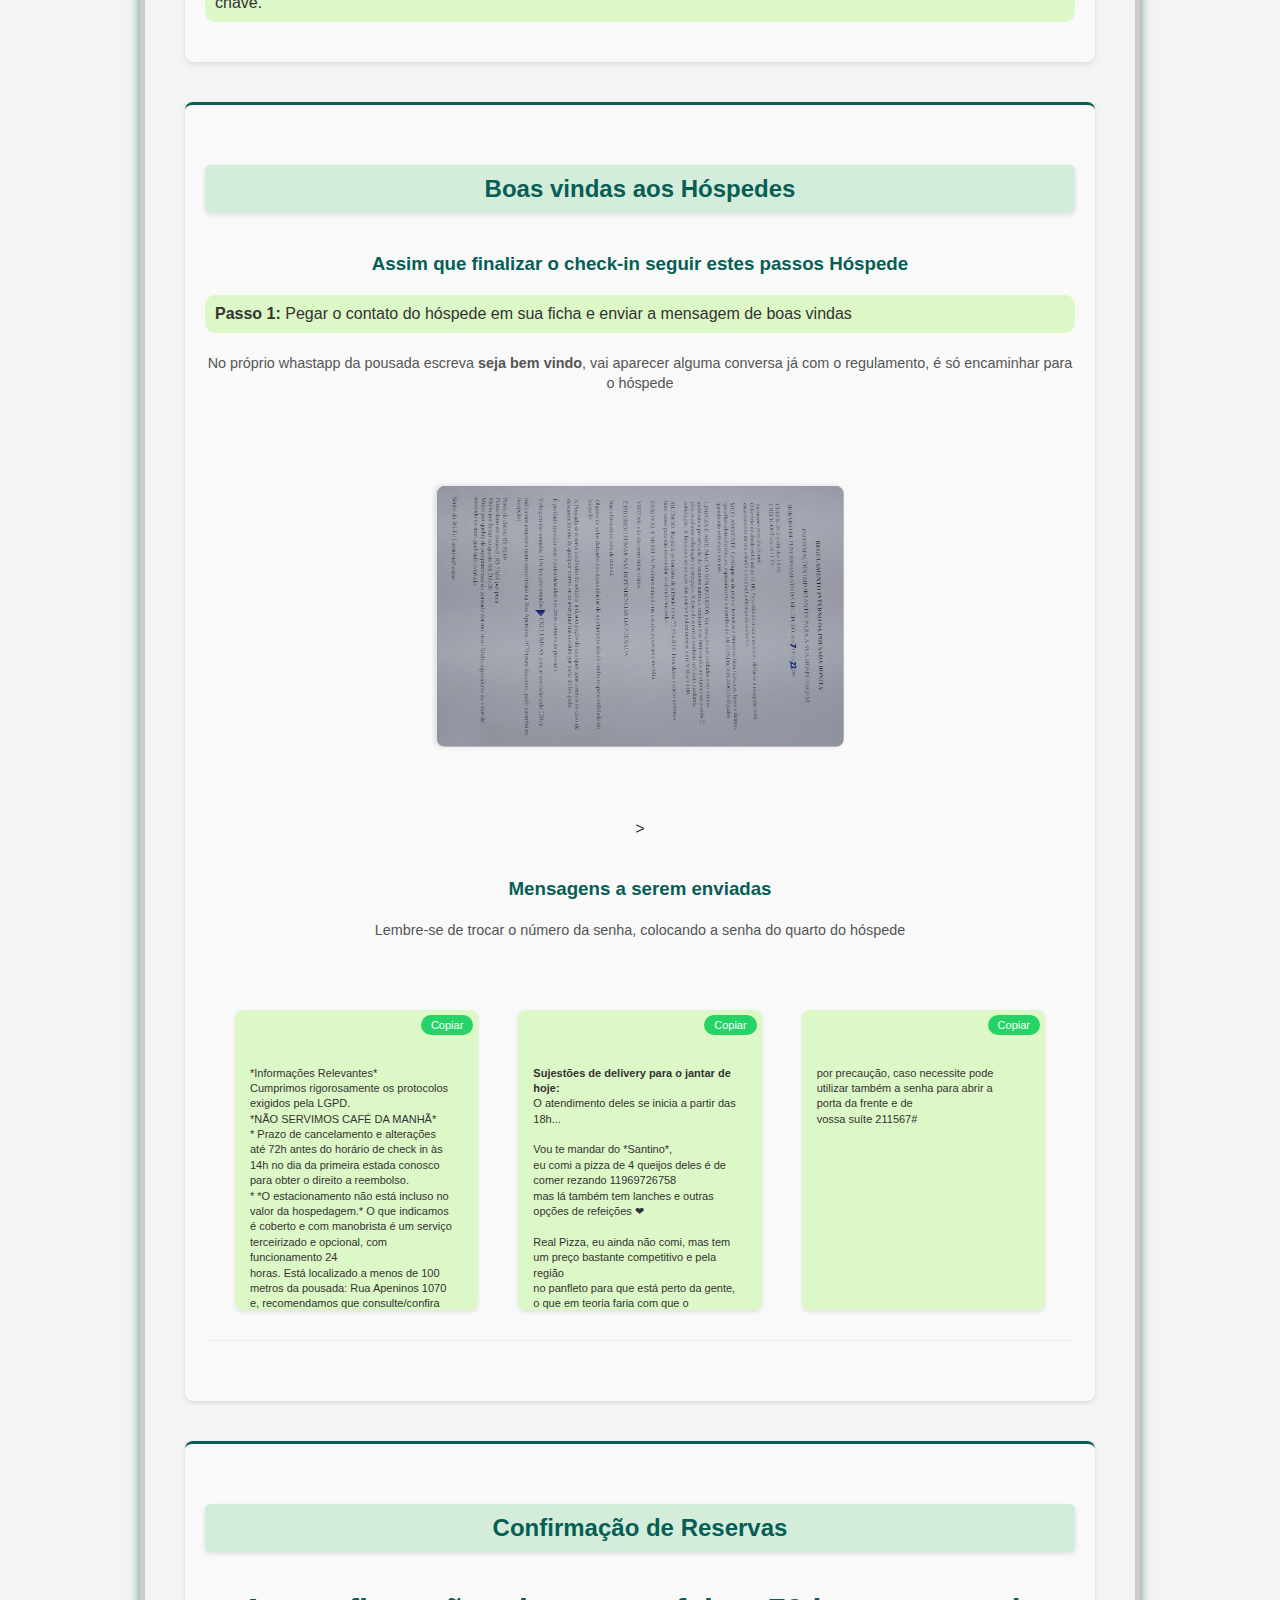
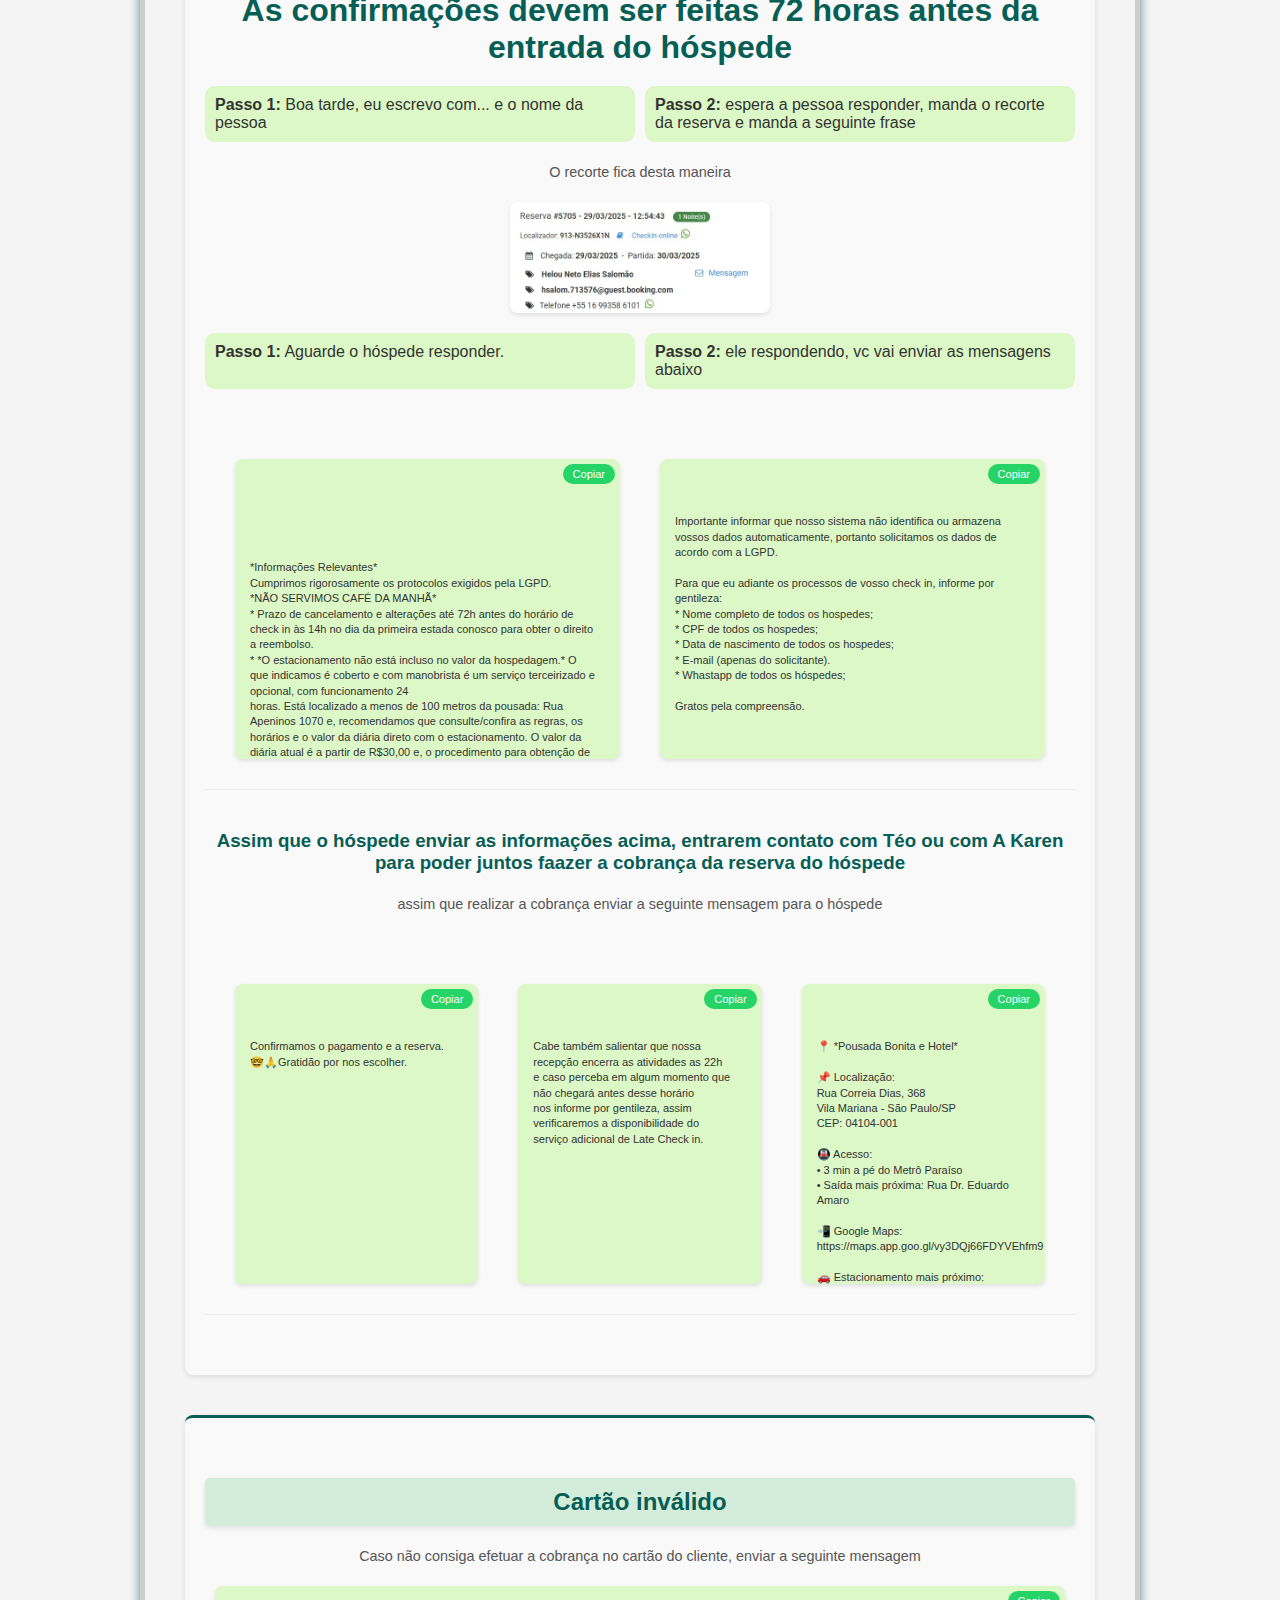
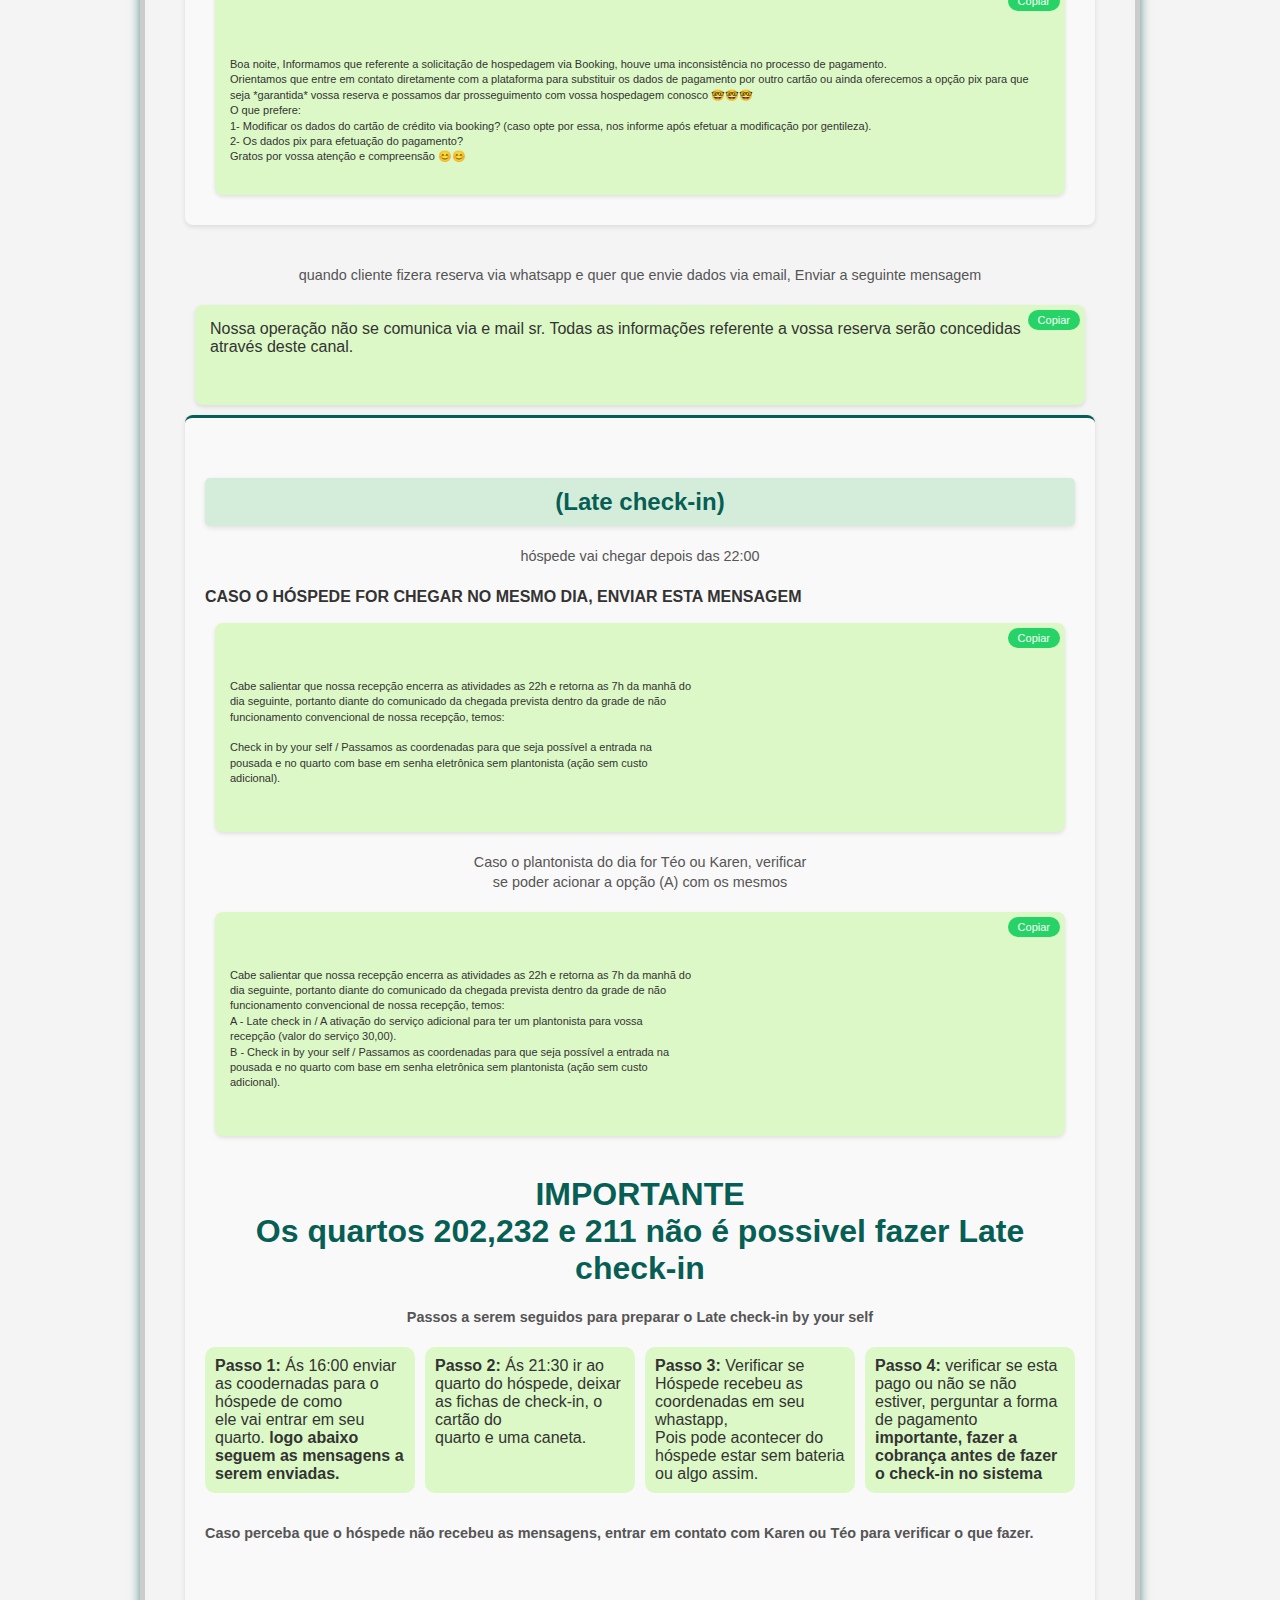
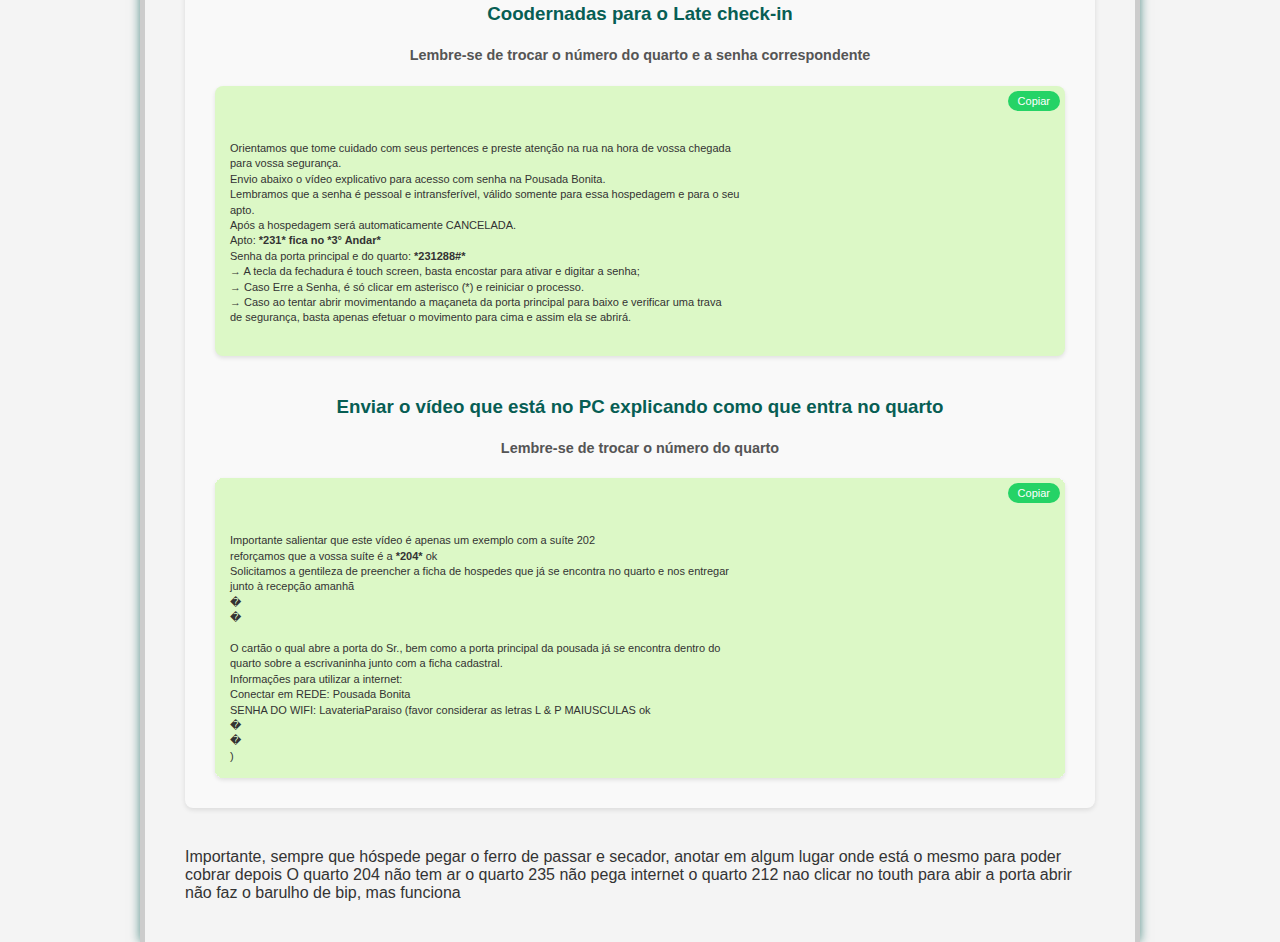
==== commit 7b078897: "menu responsivel" ====
--- a/index.html
+++ b/index.html
@@ -10,6 +10,7 @@
     <header>
         <div class="header-container">
             <h1 id="pop">POP - Procedimentos Operacionais</h1>
+            <button class="menu-toggle" aria-label="Abrir menu" onclick="toggleMenu()">☰</button>
             <nav class="menu-fixo">
                 <ul>
                     <li><a href="#procedimentos-iniciais">Procedimentos Iniciais</a></li>
@@ -857,5 +858,11 @@
         window.scrollTo({ top: 0, behavior: 'smooth' });
     }
 </script>
+<script>
+    function toggleMenu() {
+        const menu = document.querySelector('.menu-fixo');
+        menu.classList.toggle('active');
+    }
+</script>
 </body>
 </html>
--- a/style.css
+++ b/style.css
@@ -204,7 +204,7 @@
 section {
     scroll-margin-top: 80px; /* Espaço para que o título não fique escondido atrás do menu */
     padding: 20px; /* Espaçamento interno para as seções */
-    border-top: 3px solid #34b7f1; /* Linha no topo de cada seção */
+    border-top: 3px solid #075e54; /* Linha no topo de cada seção */
     margin-bottom: 40px; /* Espaçamento entre as seções */
     background-color: #f9f9f9; /* Fundo claro para destacar a seção */
     border-radius: 8px; /* Bordas arredondadas */
@@ -219,6 +219,51 @@
     text-align: center; /* Centraliza o título */
 }
 
+/* Estilo do botão hambúrguer */
+.menu-toggle {
+    display: none; /* Esconde o botão em telas grandes */
+    background-color: #075e54;
+    color: white;
+    border: none;
+    font-size: 24px;
+    padding: 10px;
+    cursor: pointer;
+    border-radius: 5px;
+    position: absolute;
+    top: 20px;
+    right: 20px;
+    z-index: 1001;
+}
+
+/* Estilo do menu fixo */
+.menu-fixo {
+    display: flex;
+    justify-content: center;
+    align-items: center;
+}
+
+.menu-fixo ul {
+    list-style: none;
+    display: flex;
+    gap: 15px;
+    padding: 0;
+    margin: 0;
+}
+
+.menu-fixo ul li a {
+    text-decoration: none;
+    color: white;
+    background-color: #075e54;
+    padding: 10px 15px;
+    border-radius: 5px;
+    font-size: 14px;
+    transition: background-color 0.3s ease;
+}
+
+.menu-fixo ul li a:hover {
+    background-color: #25d366;
+}
+
 /* Responsividade */
 @media screen and (max-width: 1200px) {
     .grid-mensagens {
@@ -241,6 +286,48 @@
         max-height: 250px;
         margin: 0 auto;
         width: 95%;
+    }
+}
+
+/* Responsividade para telas pequenas */
+@media (max-width: 768px) {
+    .menu-toggle {
+        display: block; /* Mostra o botão hambúrguer */
+    }
+
+    .menu-fixo {
+        display: none; /* Esconde o menu por padrão */
+        flex-direction: column;
+        position: absolute;
+        top: 60px;
+        right: 20px;
+        background-color: #075e54;
+        padding: 20px;
+        border-radius: 8px;
+        box-shadow: 0 2px 5px rgba(0, 0, 0, 0.2);
+        z-index: 1000;
+    }
+
+    .menu-fixo.active {
+        display: flex; /* Mostra o menu quando ativo */
+    }
+
+    .menu-fixo ul {
+        flex-direction: column;
+        gap: 10px;
+    }
+
+    .menu-fixo ul li a {
+        font-size: 16px;
+        padding: 10px;
+    }
+
+    #voltar-topo {
+        right: 20px; /* Ajusta a posição do botão */
+        bottom: 20px;
+        width: 40px; /* Reduz o tamanho do botão */
+        height: 40px;
+        font-size: 14px;
     }
 }
 
@@ -388,4 +475,91 @@
         font-size: 10px; /* Diminui ainda mais o tamanho da fonte */
         padding: 4px 8px; /* Ajusta o tamanho do botão */
     }
+}
+
+/* Responsividade para telas médias */
+@media (max-width: 1200px) {
+    .grid-mensagens {
+        grid-template-columns: repeat(3, 1fr); /* 3 colunas em telas médias */
+    }
+
+    .menu-fixo ul {
+        flex-wrap: wrap; /* Permite que o menu quebre linha */
+    }
+
+    .menu-fixo ul li {
+        margin: 5px; /* Ajusta o espaçamento entre os itens */
+    }
+}
+
+/* Responsividade para telas pequenas */
+@media (max-width: 900px) {
+    .grid-mensagens {
+        grid-template-columns: repeat(2, 1fr); /* 2 colunas em telas menores */
+    }
+
+    .menu-fixo ul li a {
+        font-size: 12px; /* Reduz o tamanho da fonte */
+        padding: 8px 10px; /* Ajusta o tamanho do botão */
+    }
+
+    .menu-quartos ul li a {
+        font-size: 10px; /* Ajusta o tamanho da fonte do menu de quartos */
+        padding: 6px 8px;
+    }
+
+    .mensagem-whatsapp {
+        max-height: 250px; /* Ajusta a altura máxima das mensagens */
+        margin: 0 auto;
+        width: 95%; /* Garante que as mensagens ocupem quase toda a largura */
+    }
+}
+
+/* Responsividade para telas muito pequenas */
+@media (max-width: 600px) {
+    .grid-mensagens {
+        grid-template-columns: 1fr; /* 1 coluna em telas muito pequenas */
+    }
+
+    .menu-fixo ul {
+        flex-direction: column; /* Menu em coluna */
+        align-items: center;
+    }
+
+    .menu-fixo ul li {
+        margin: 5px 0; /* Espaçamento vertical entre os itens */
+    }
+
+    .menu-quartos ul {
+        gap: 3px; /* Reduz o espaçamento entre os itens */
+    }
+
+    .menu-quartos ul li a {
+        font-size: 9px; /* Reduz ainda mais o tamanho da fonte */
+        padding: 4px 6px; /* Ajusta o tamanho do botão */
+    }
+
+    .mensagem-whatsapp {
+        padding: 10px; /* Reduz o espaçamento interno */
+    }
+
+    .botao-copiar {
+        font-size: 10px; /* Ajusta o tamanho do botão de copiar */
+        padding: 6px 8px;
+    }
+
+    h1, h2, h3 {
+        font-size: 18px; /* Ajusta o tamanho dos títulos */
+    }
+}
+
+/* Ajuste para o botão "Voltar ao Topo" em telas menores */
+@media (max-width: 768px) {
+    #voltar-topo {
+        right: 20px; /* Ajusta a posição do botão */
+        bottom: 20px;
+        width: 40px; /* Reduz o tamanho do botão */
+        height: 40px;
+        font-size: 14px;
+    }
 }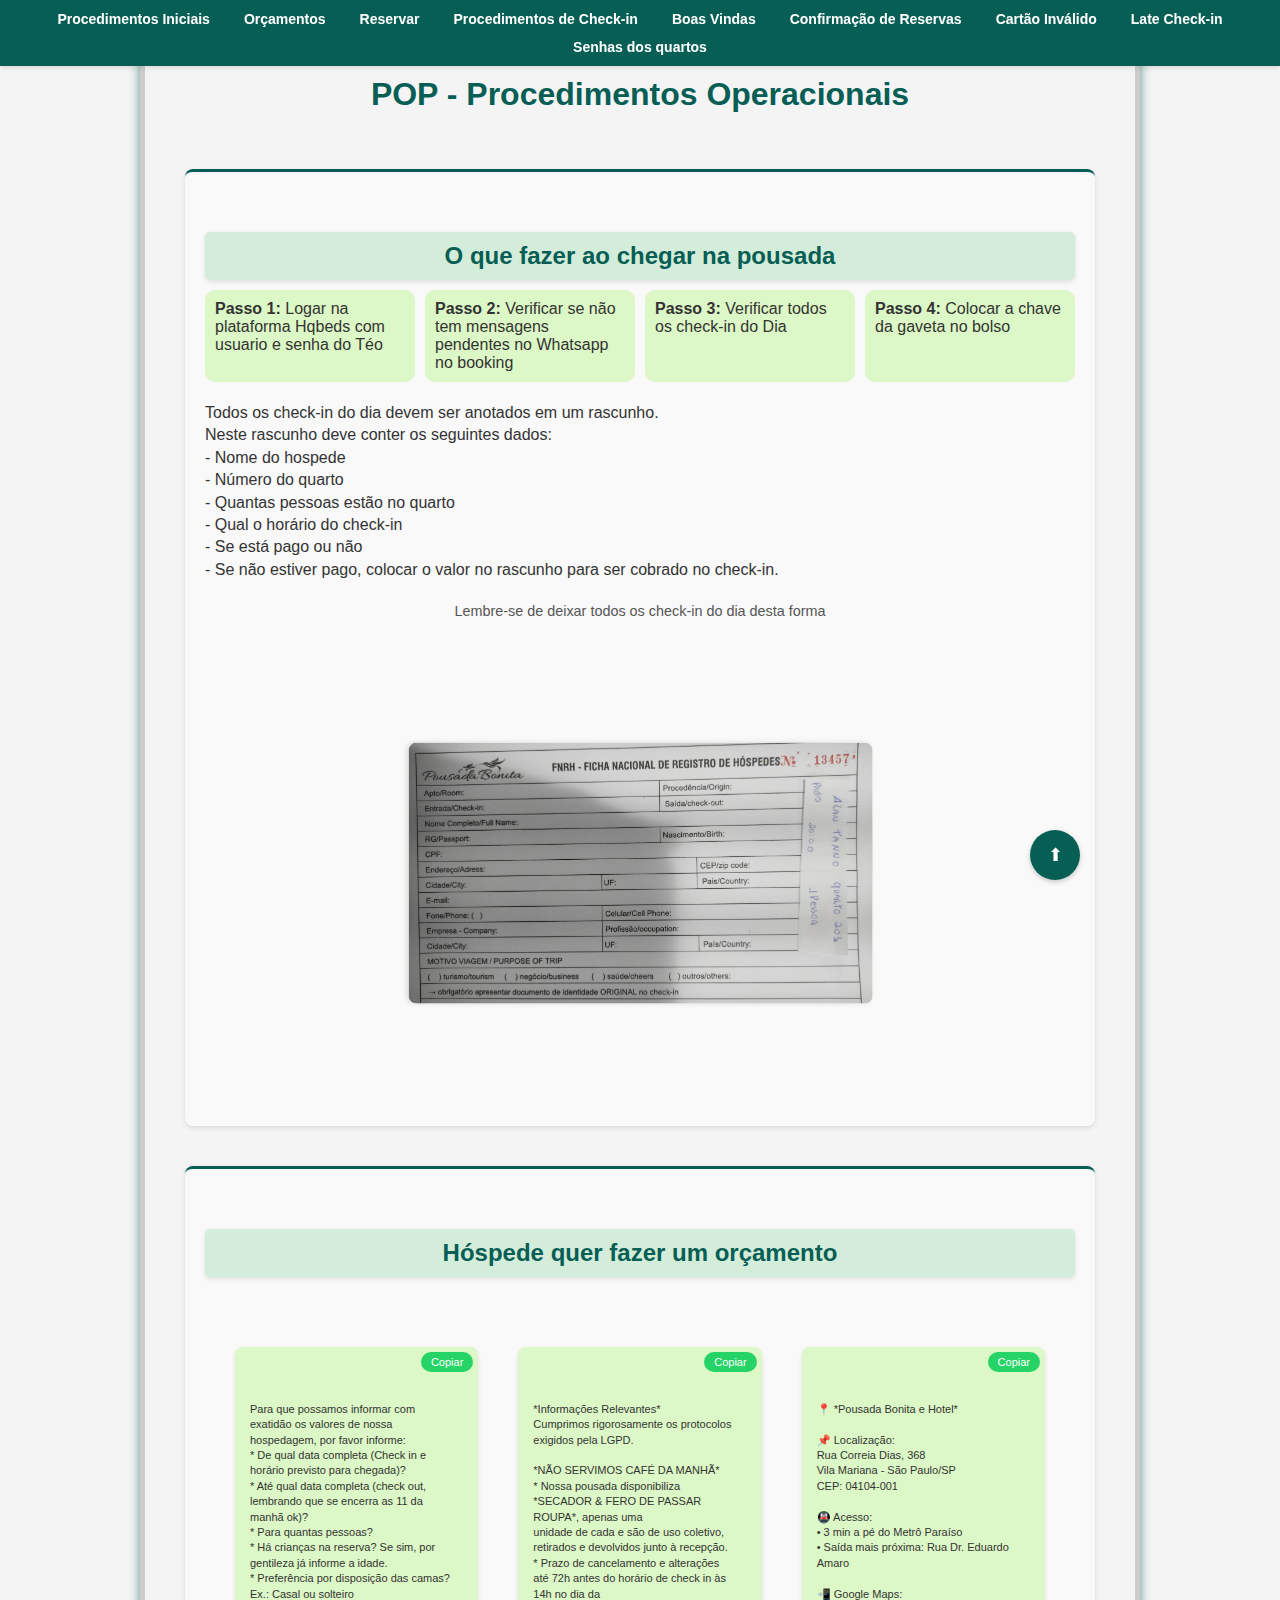
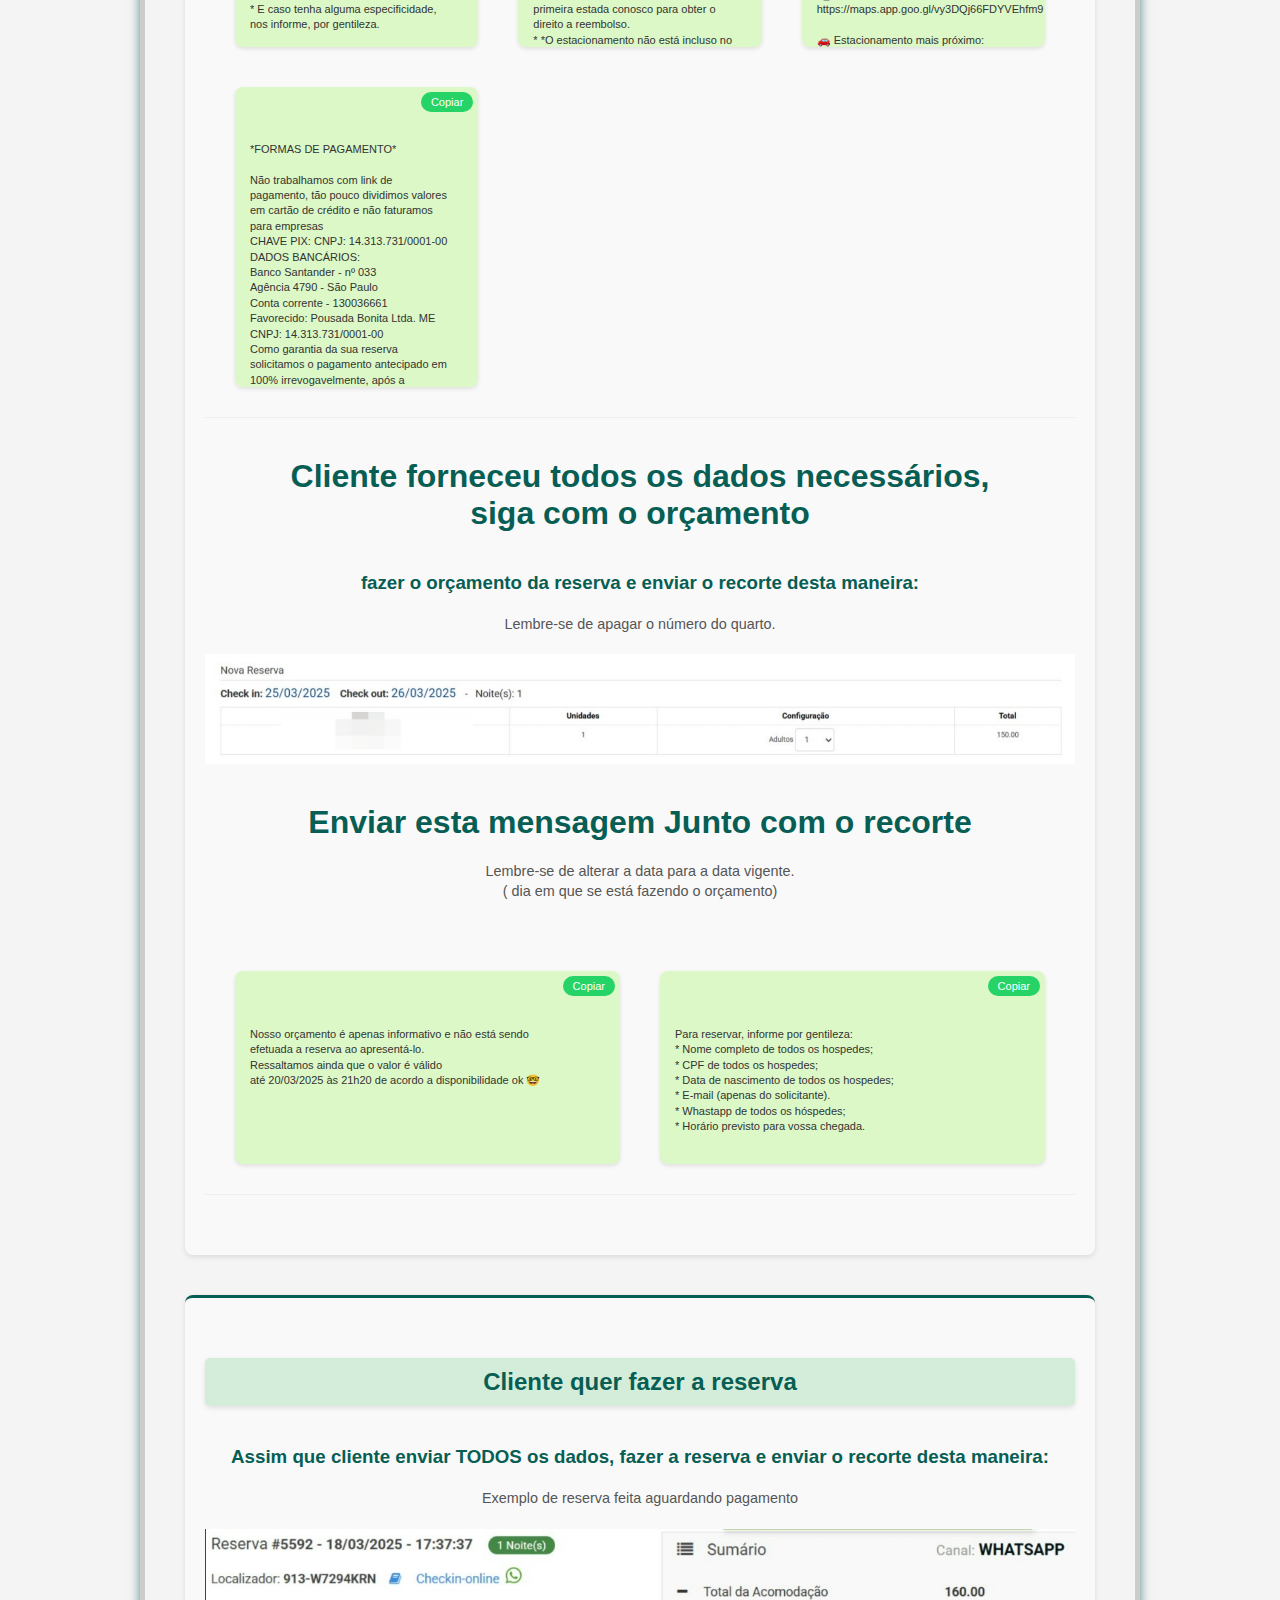
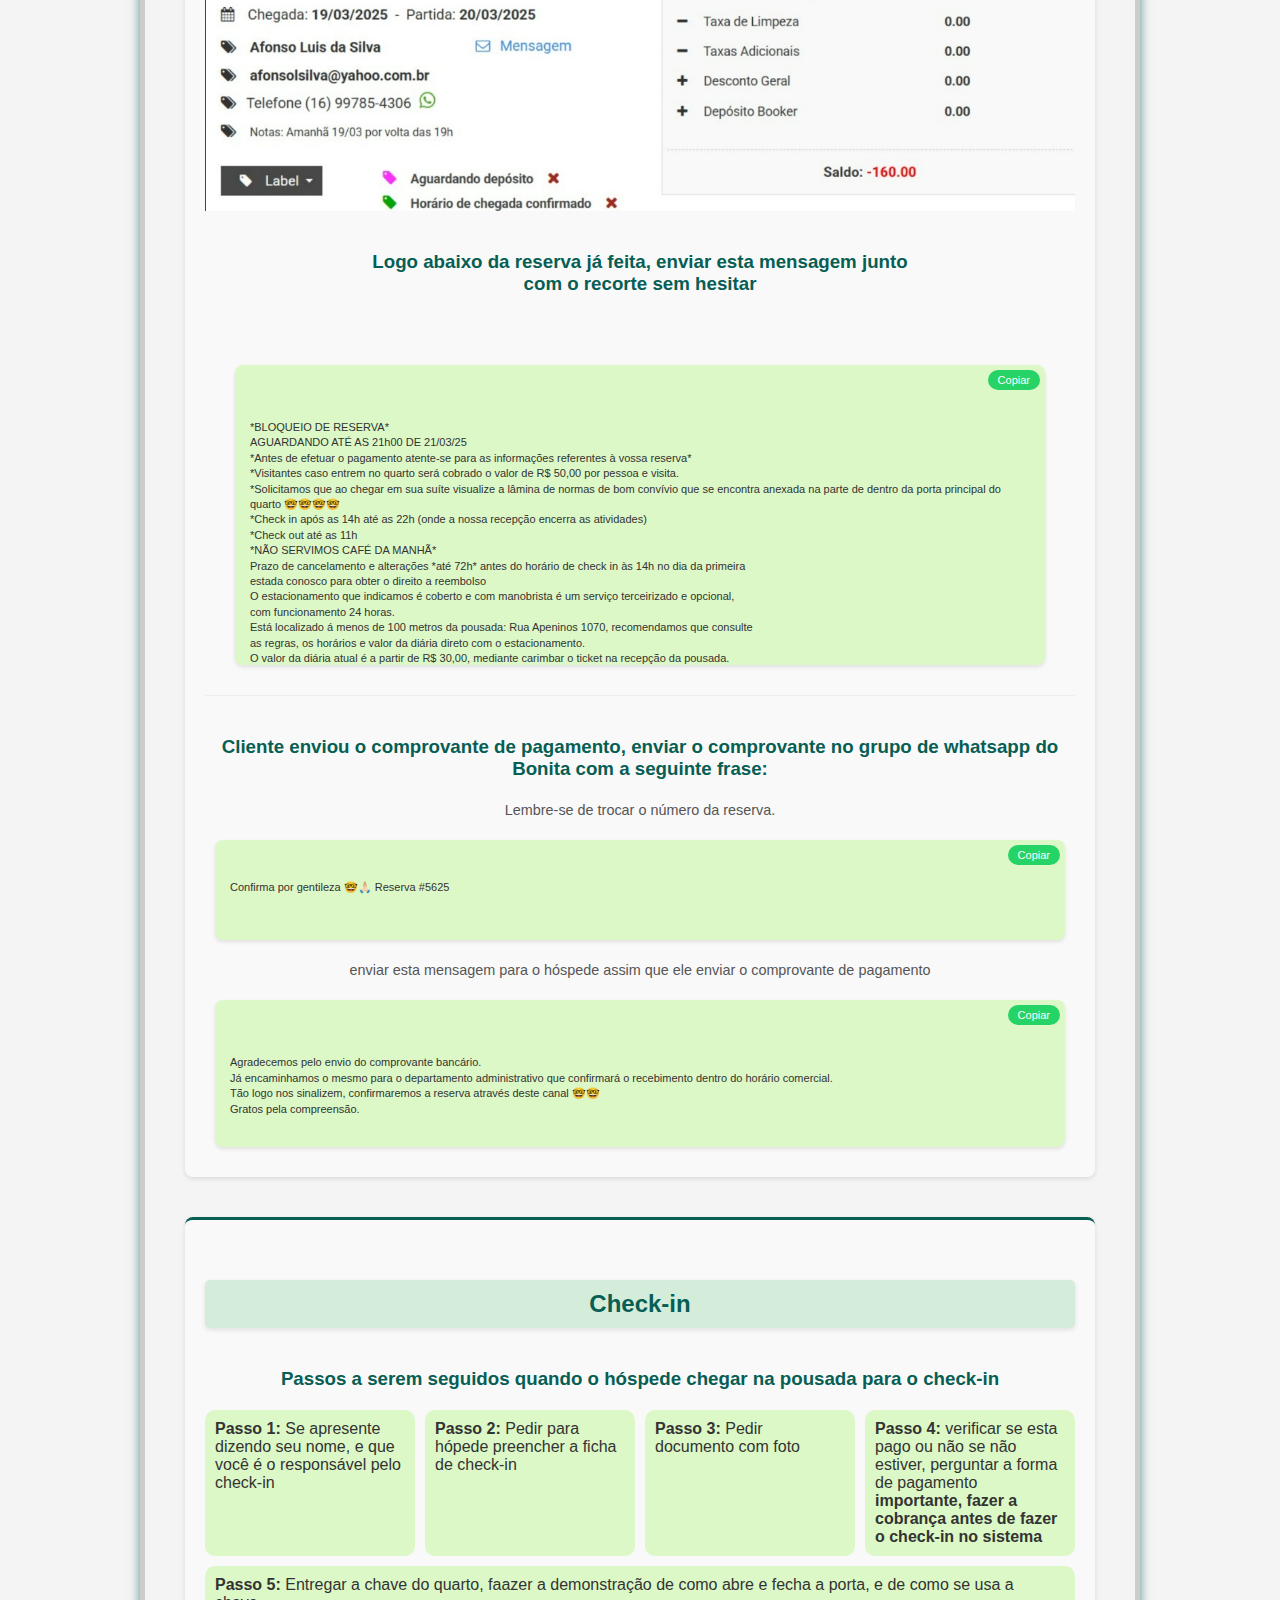
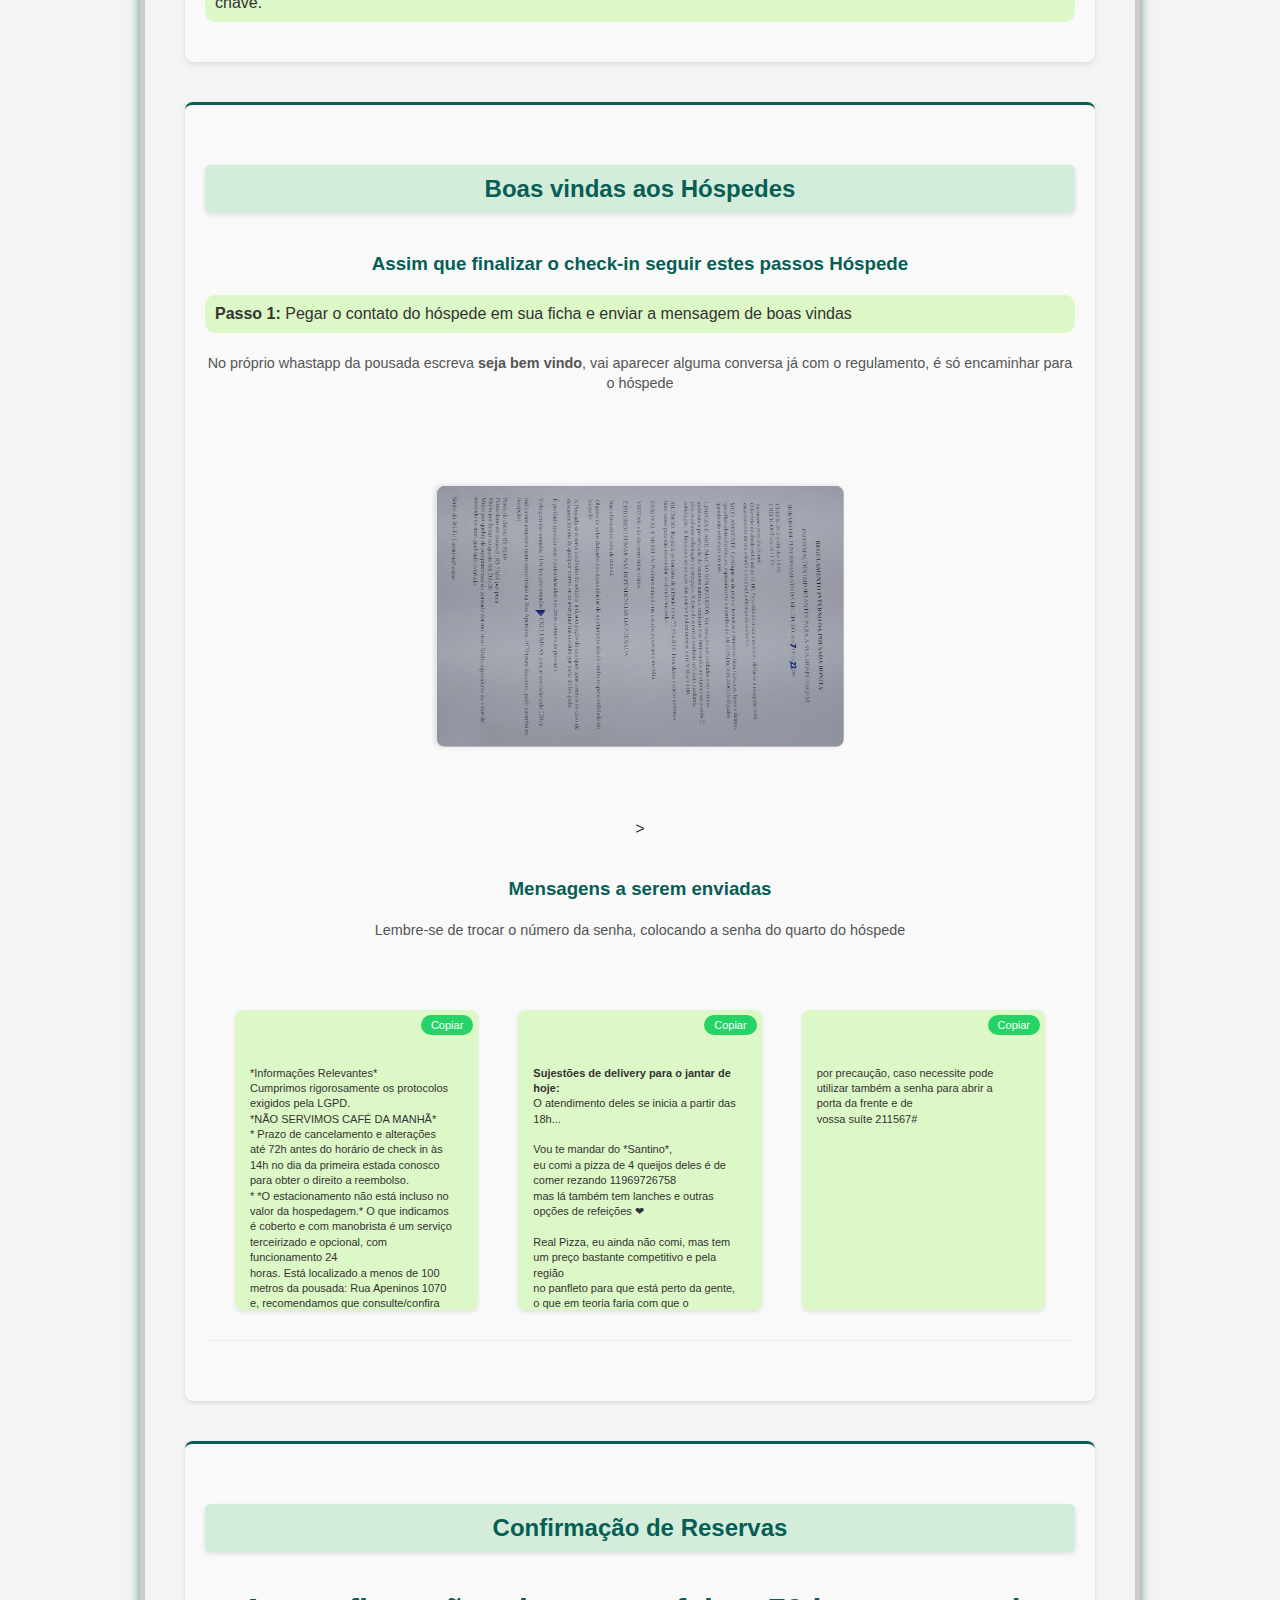
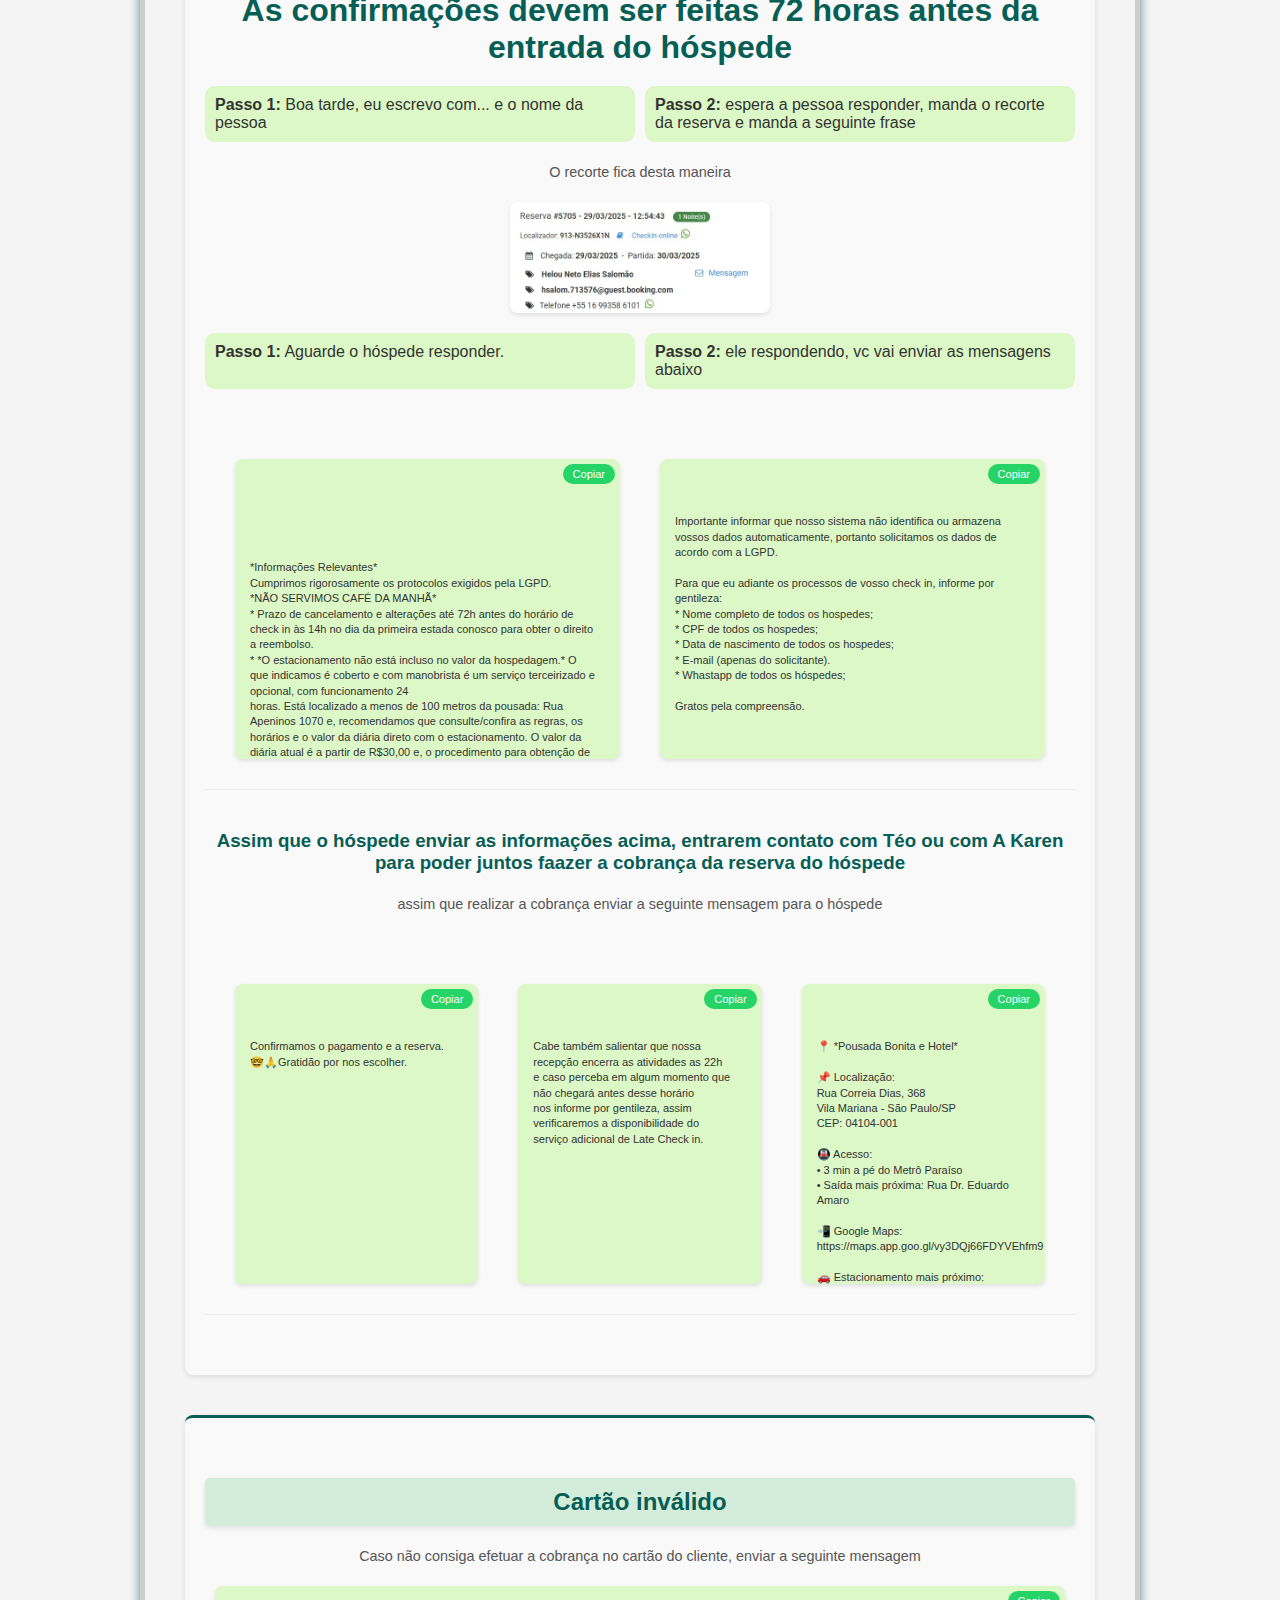
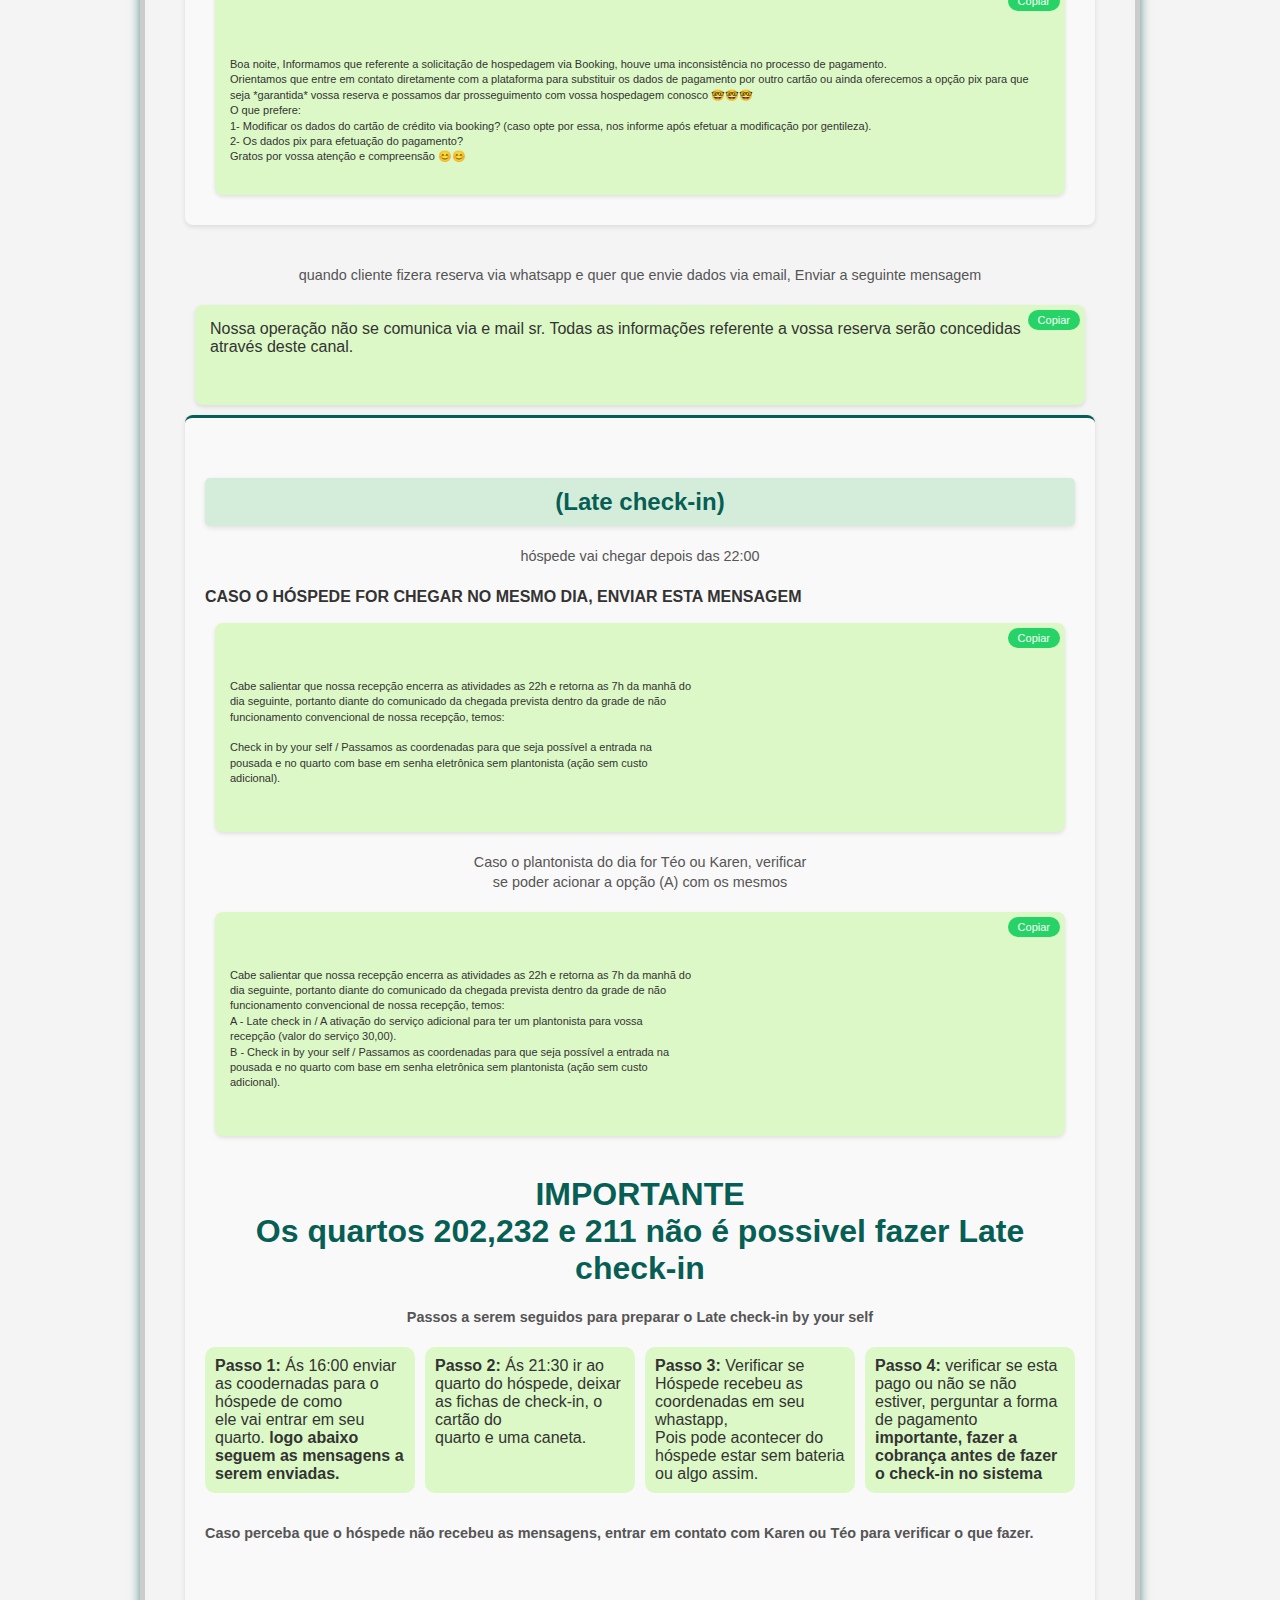
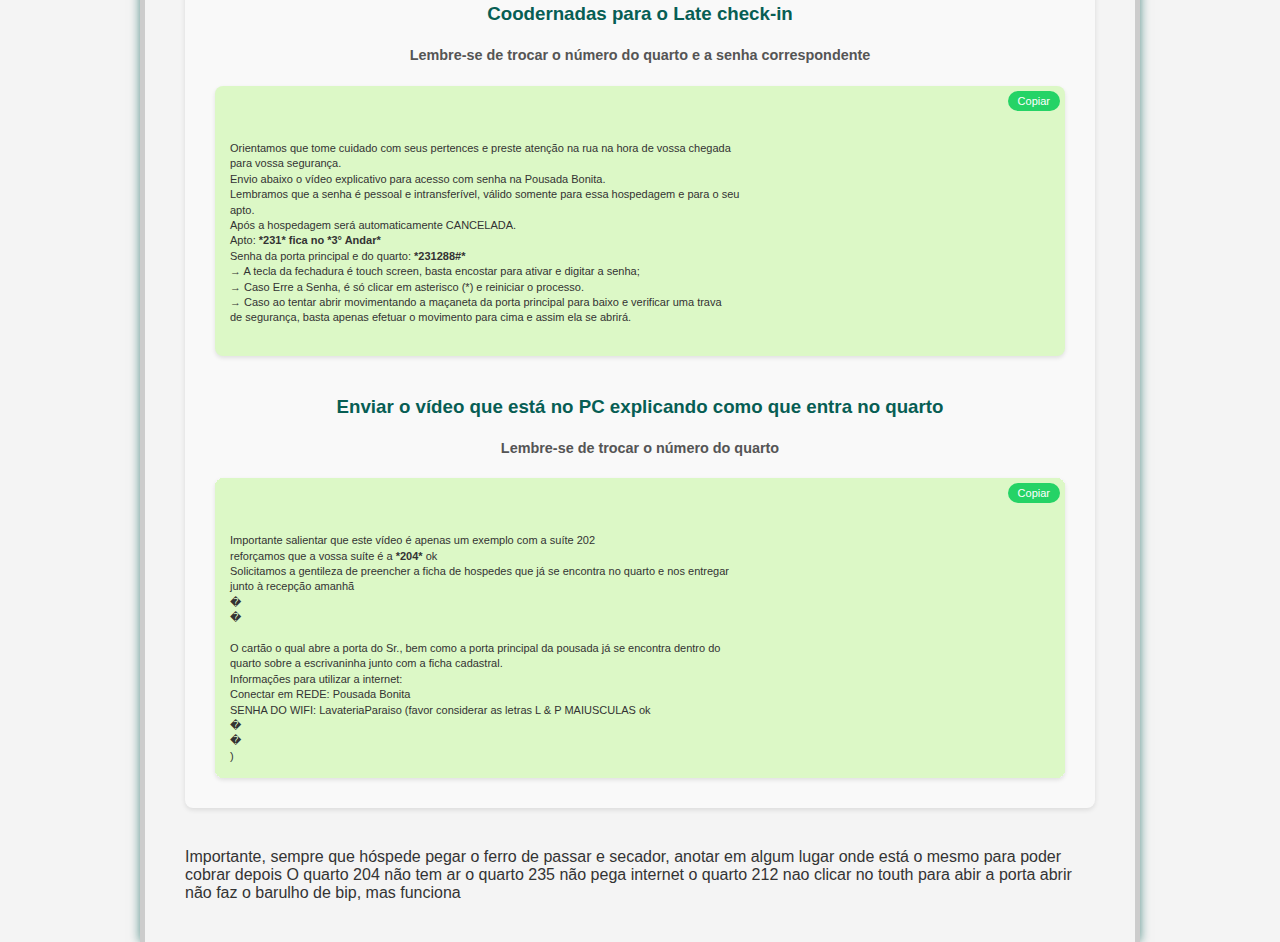
==== commit aafd4c1f: "." ====
--- a/index.html
+++ b/index.html
@@ -864,5 +864,6 @@
         menu.classList.toggle('active');
     }
 </script>
+<script src="script.js"></script>
 </body>
 </html>
--- a/style.css
+++ b/style.css
@@ -245,23 +245,30 @@
 .menu-fixo ul {
     list-style: none;
     display: flex;
-    gap: 15px;
+    flex-wrap: wrap; /* Permite que os itens quebrem linha em telas menores */
+    justify-content: center;
     padding: 0;
+    margin: 0;
+    gap: 10px; /* Espaçamento entre os itens */
+}
+
+.menu-fixo ul li {
     margin: 0;
 }
 
 .menu-fixo ul li a {
     text-decoration: none;
     color: white;
-    background-color: #075e54;
-    padding: 10px 15px;
+    background-color: #075E54; /* Verde claro */
+    padding: 8px 12px; /* Ajusta o tamanho do botão */
     border-radius: 5px;
-    font-size: 14px;
+    font-size: 14px; /* Reduz o tamanho da fonte */
+    white-space: nowrap; /* Evita que palavras longas quebrem */
     transition: background-color 0.3s ease;
 }
 
 .menu-fixo ul li a:hover {
-    background-color: #25d366;
+    background-color: #25d366; /* Verde escuro ao passar o mouse */
 }
 
 /* Responsividade */
@@ -289,7 +296,7 @@
     }
 }
 
-/* Responsividade para telas pequenas */
+/* Responsividade para telas menores */
 @media (max-width: 768px) {
     .menu-toggle {
         display: block; /* Mostra o botão hambúrguer */
@@ -313,13 +320,15 @@
     }
 
     .menu-fixo ul {
-        flex-direction: column;
-        gap: 10px;
+        flex-direction: column; /* Exibe o menu em coluna */
+        align-items: center;
+        gap: 5px; /* Reduz o espaçamento entre os itens */
     }
 
     .menu-fixo ul li a {
-        font-size: 16px;
-        padding: 10px;
+        font-size: 12px; /* Reduz ainda mais o tamanho da fonte */
+        padding: 6px 8px; /* Ajusta o tamanho do botão */
+        text-align: center; /* Centraliza o texto */
     }
 
     #voltar-topo {
@@ -382,28 +391,30 @@
 .menu-fixo ul {
     list-style: none;
     display: flex;
+    flex-wrap: wrap; /* Permite que os itens quebrem linha em telas menores */
     justify-content: center;
-    margin: 0;
     padding: 0;
+    margin: 0;
+    gap: 10px; /* Espaçamento entre os itens */
 }
 
 .menu-fixo ul li {
-    margin: 0 15px;
+    margin: 0;
 }
 
 .menu-fixo ul li a {
     text-decoration: none;
     color: white;
-    font-weight: bold;
-    font-size: 14px;
-    padding: 10px 15px;
+    background-color: #075E54; /* Verde claro */
+    padding: 8px 12px; /* Ajusta o tamanho do botão */
     border-radius: 5px;
+    font-size: 14px; /* Reduz o tamanho da fonte */
+    white-space: nowrap; /* Evita que palavras longas quebrem */
     transition: background-color 0.3s ease;
-    
 }
 
 .menu-fixo ul li a:hover {
-    background-color:#25d3658e;
+    background-color: #25d366; /* Verde escuro ao passar o mouse */
 }
 
 /* Botão de Voltar ao Topo */
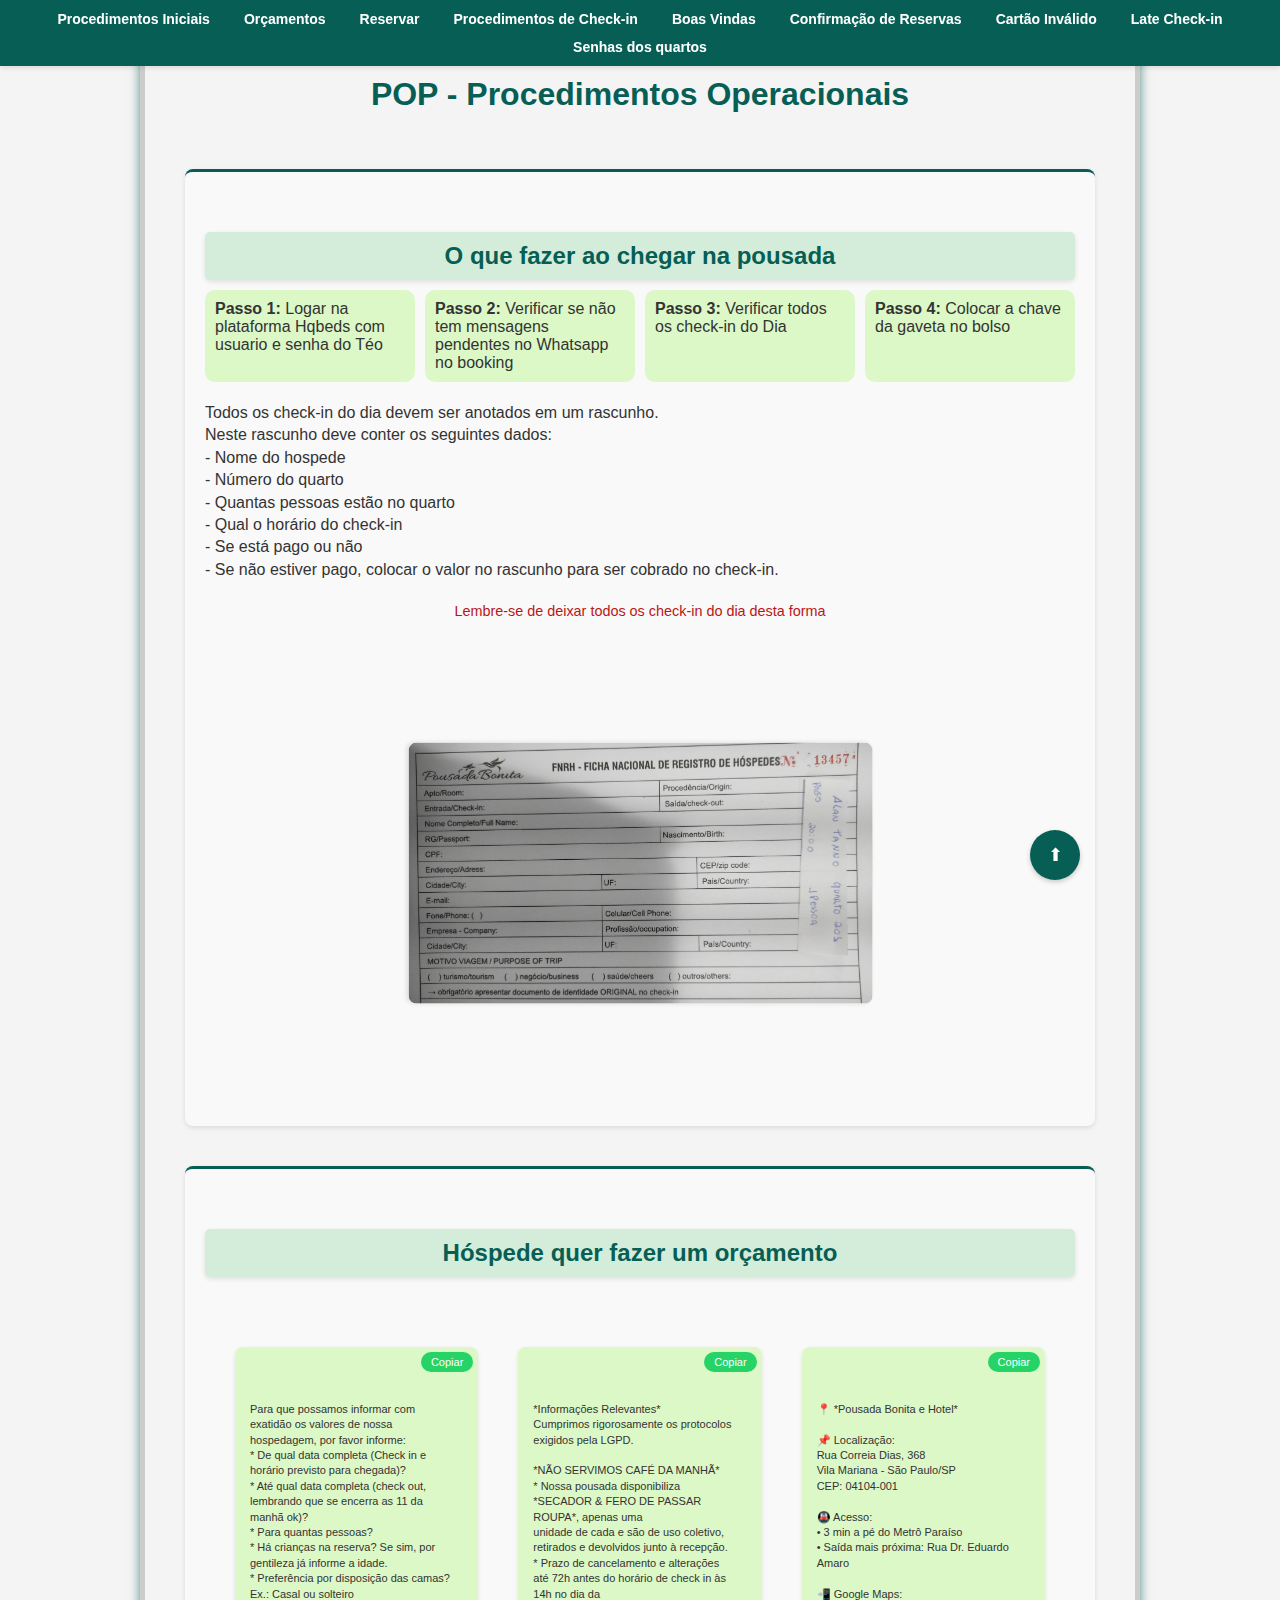
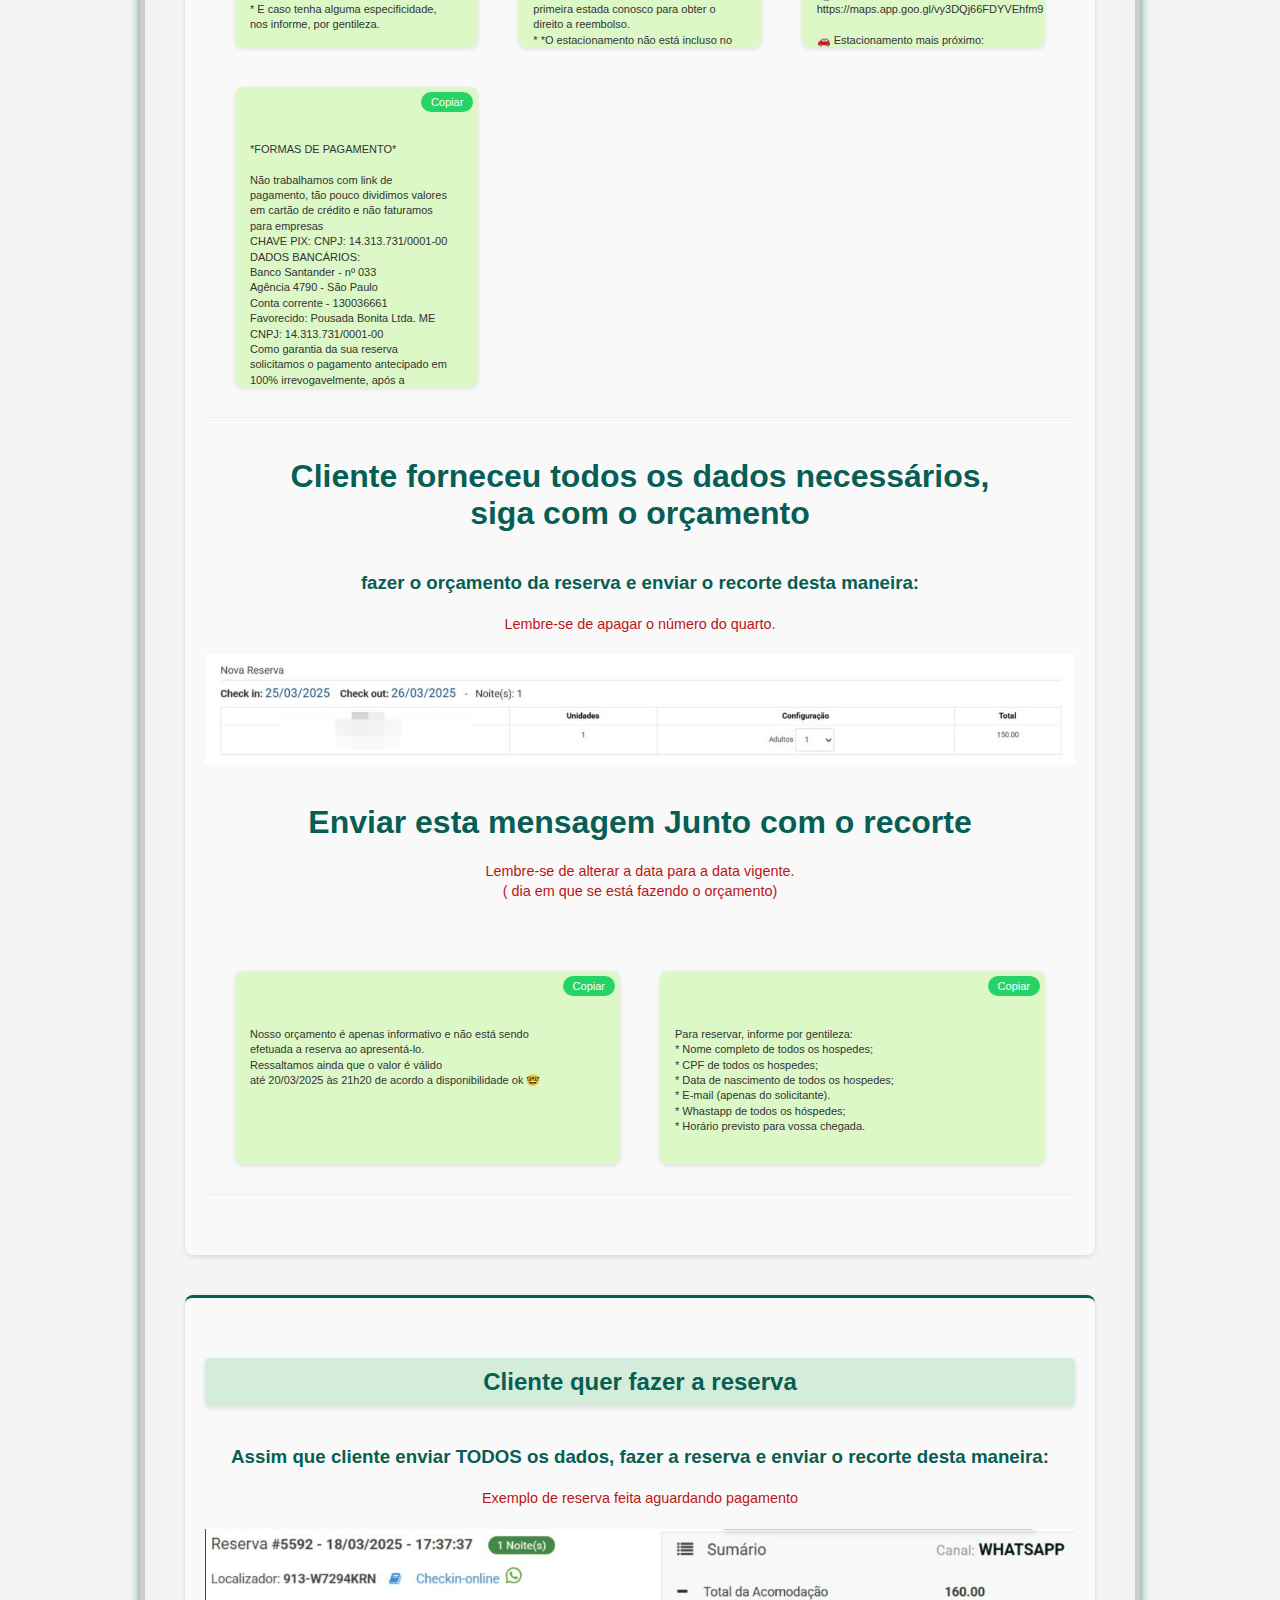
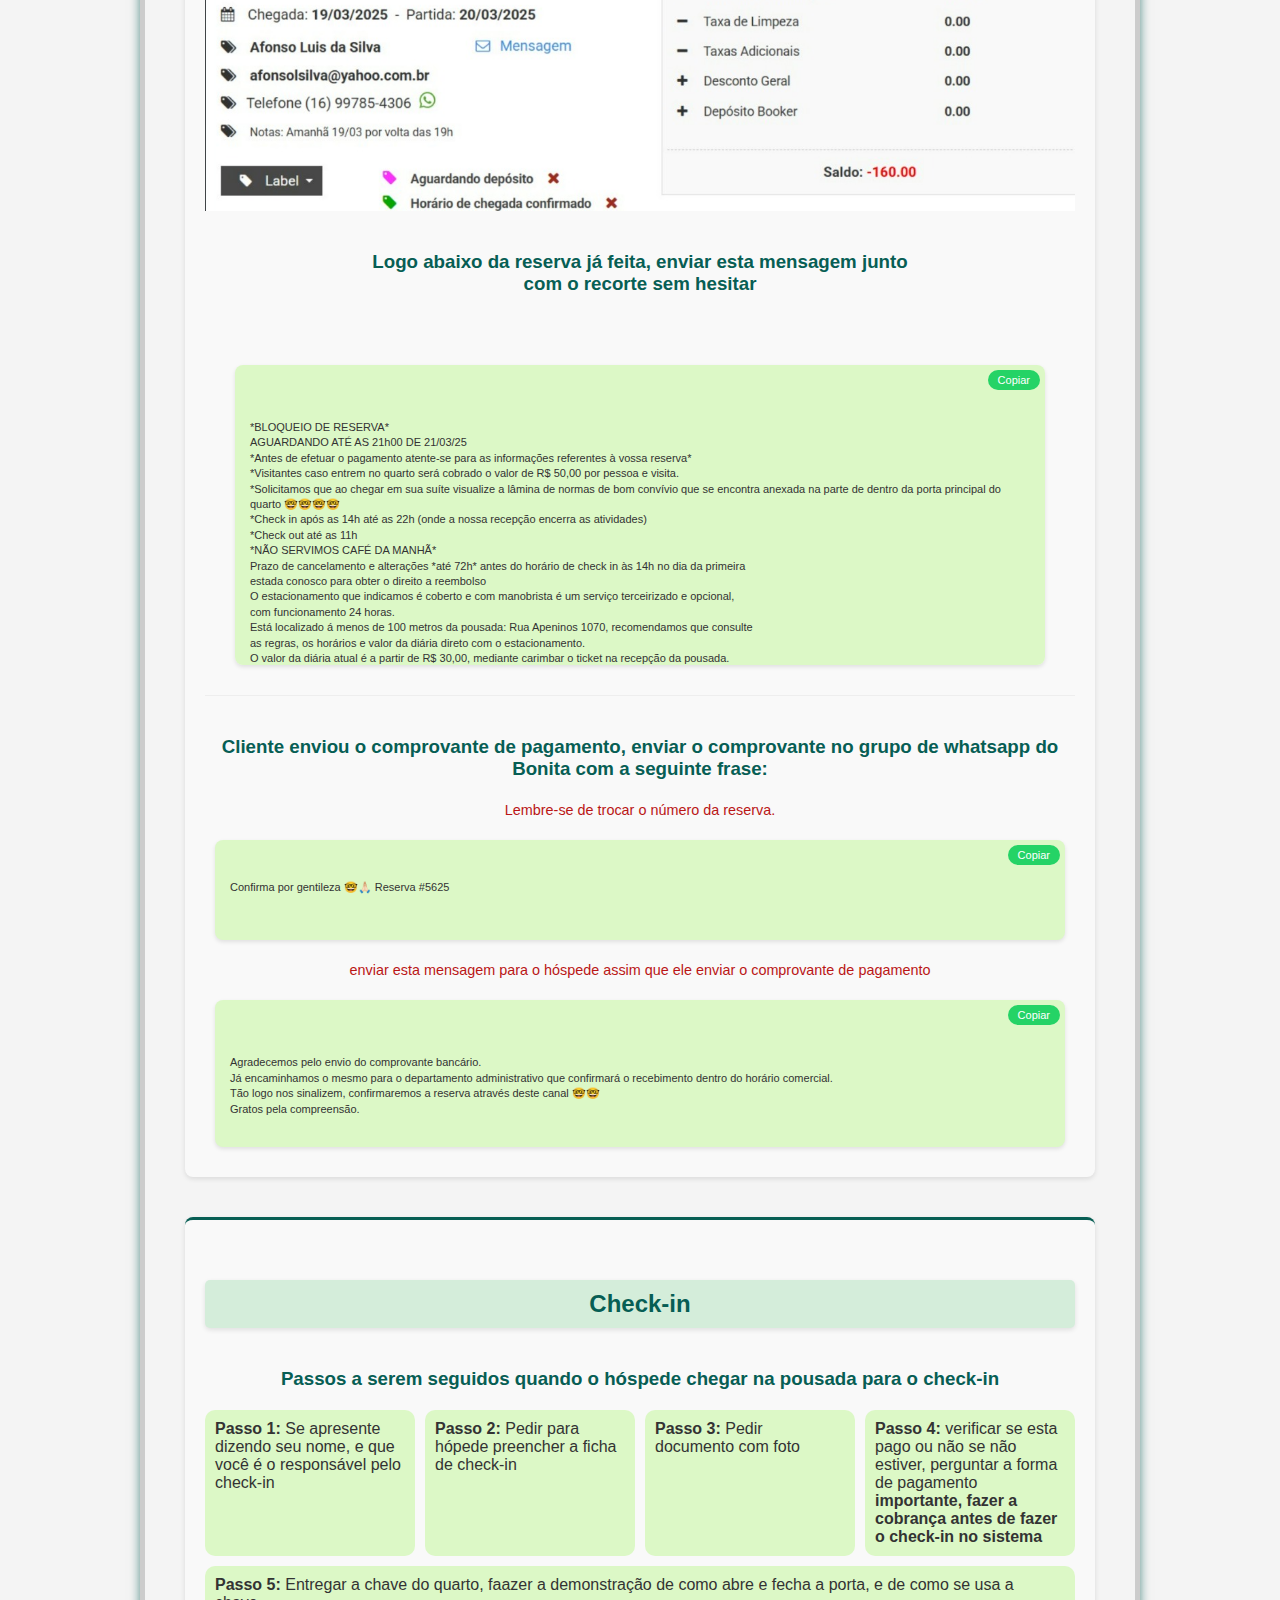
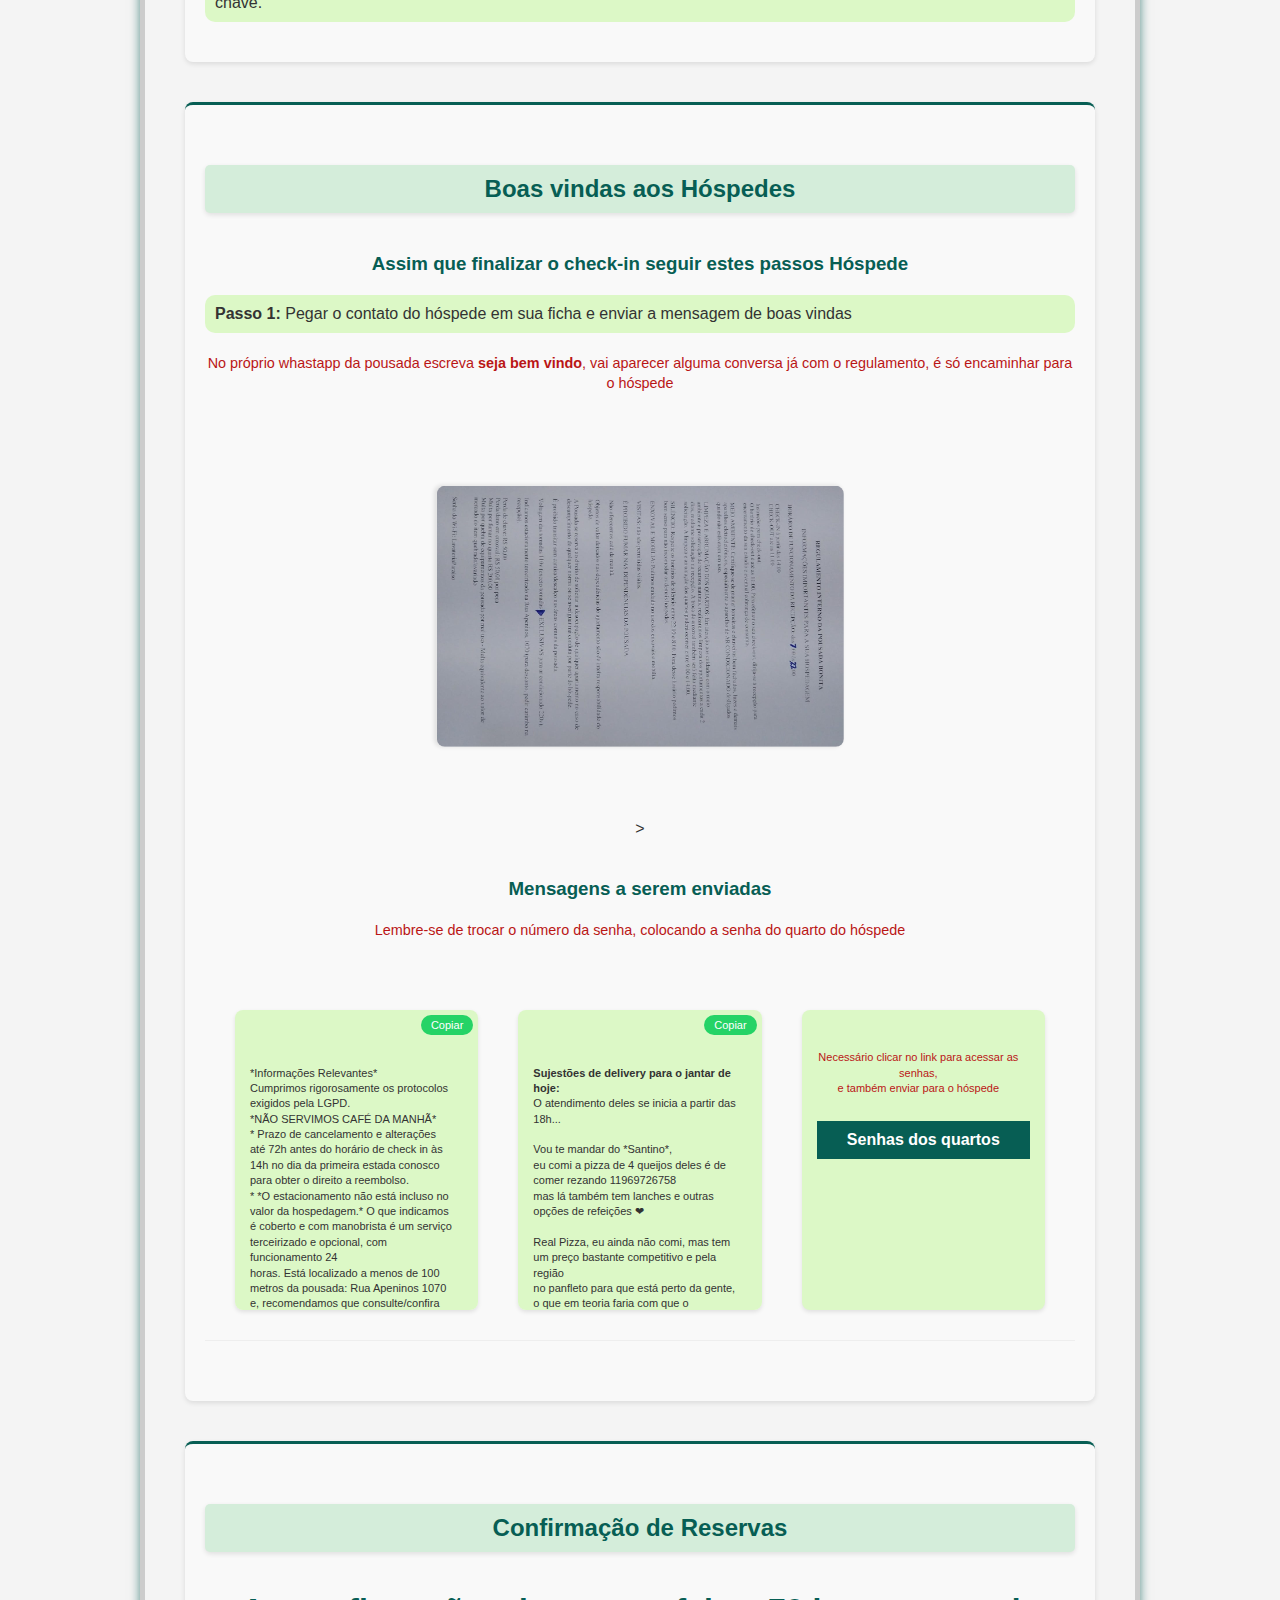
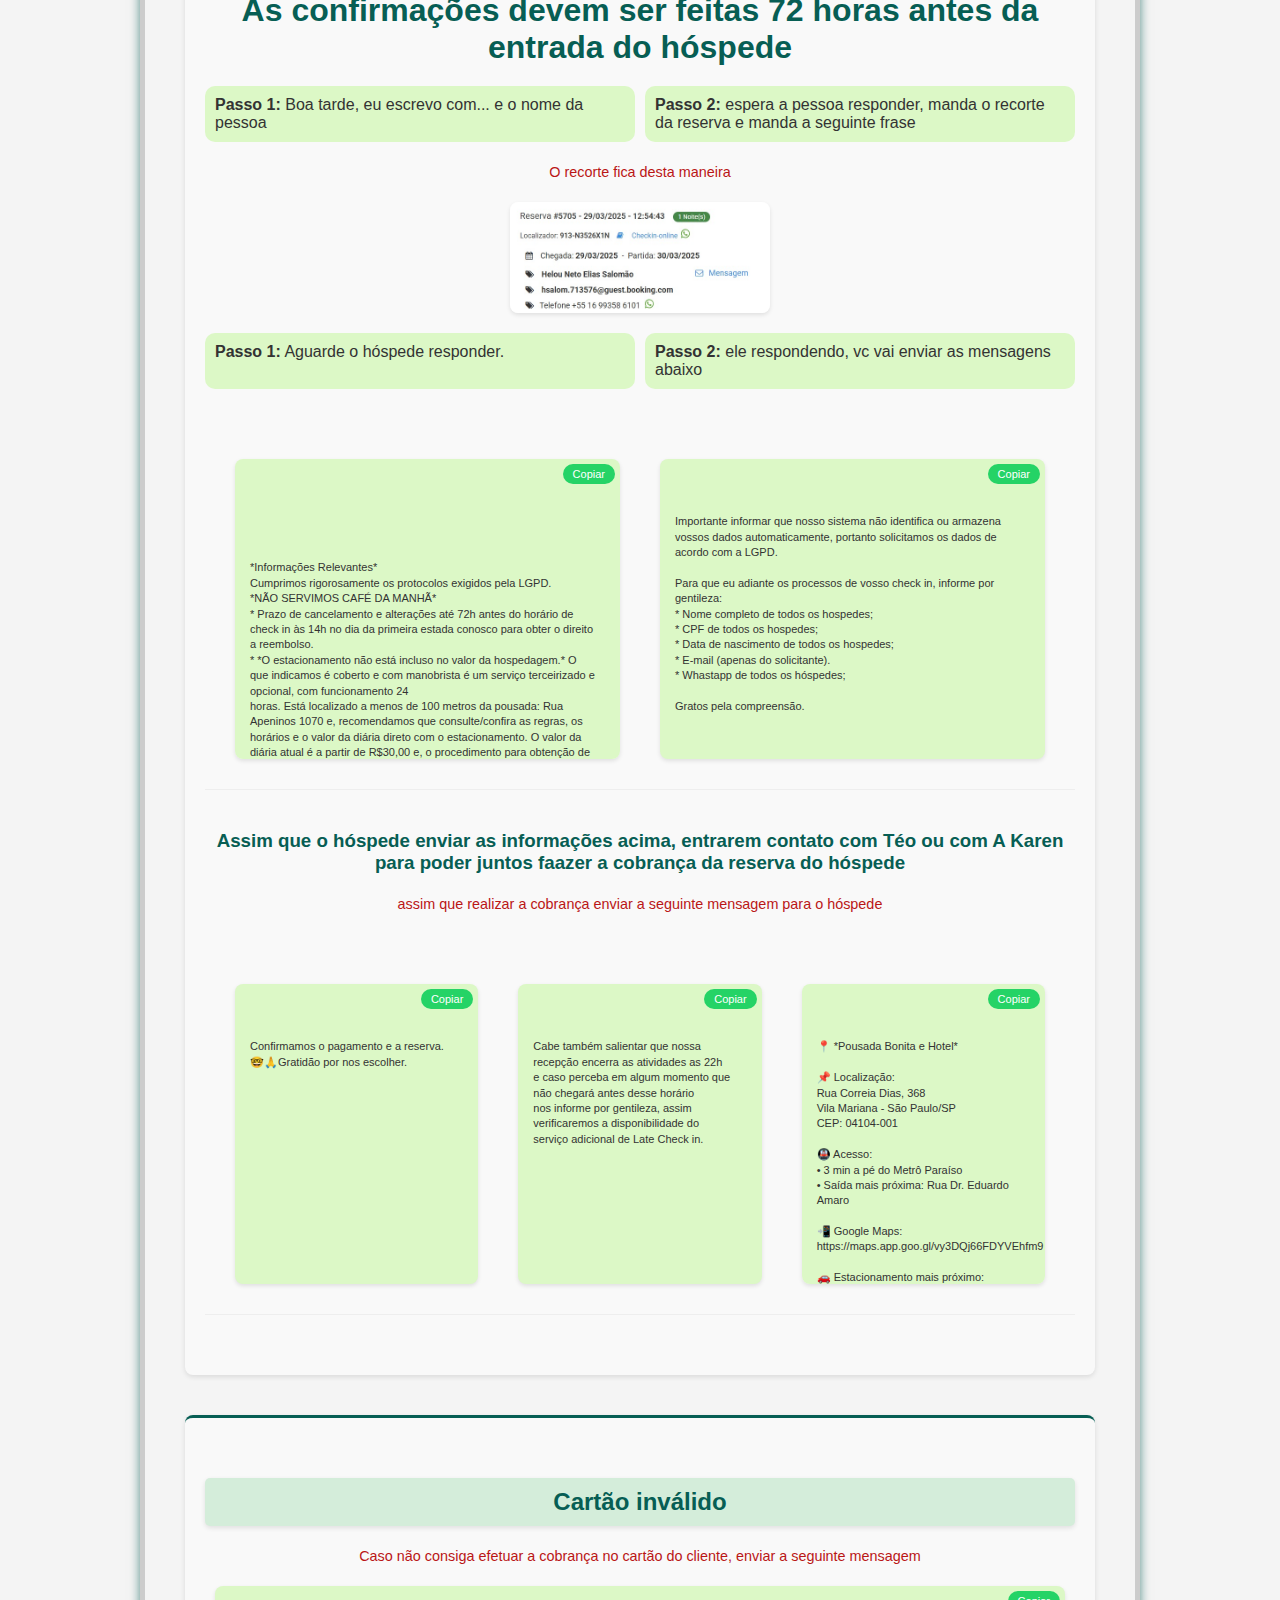
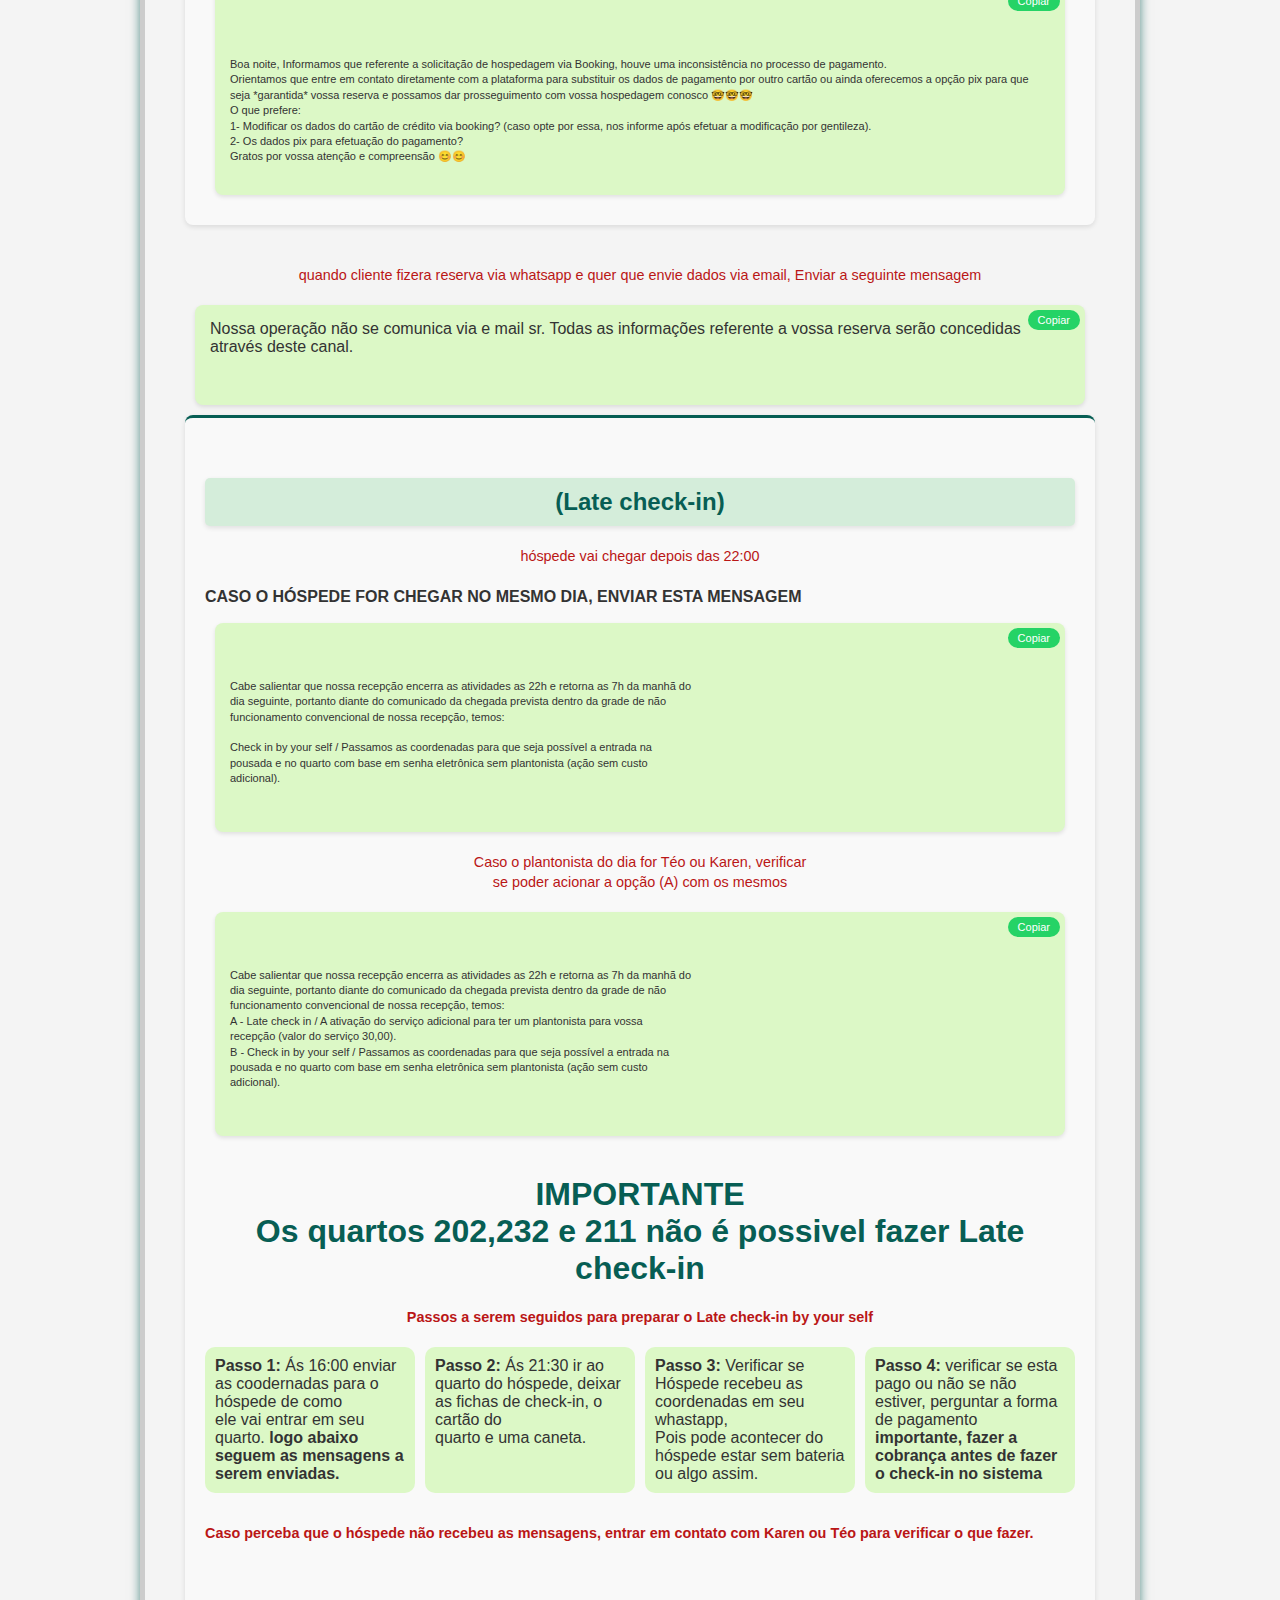
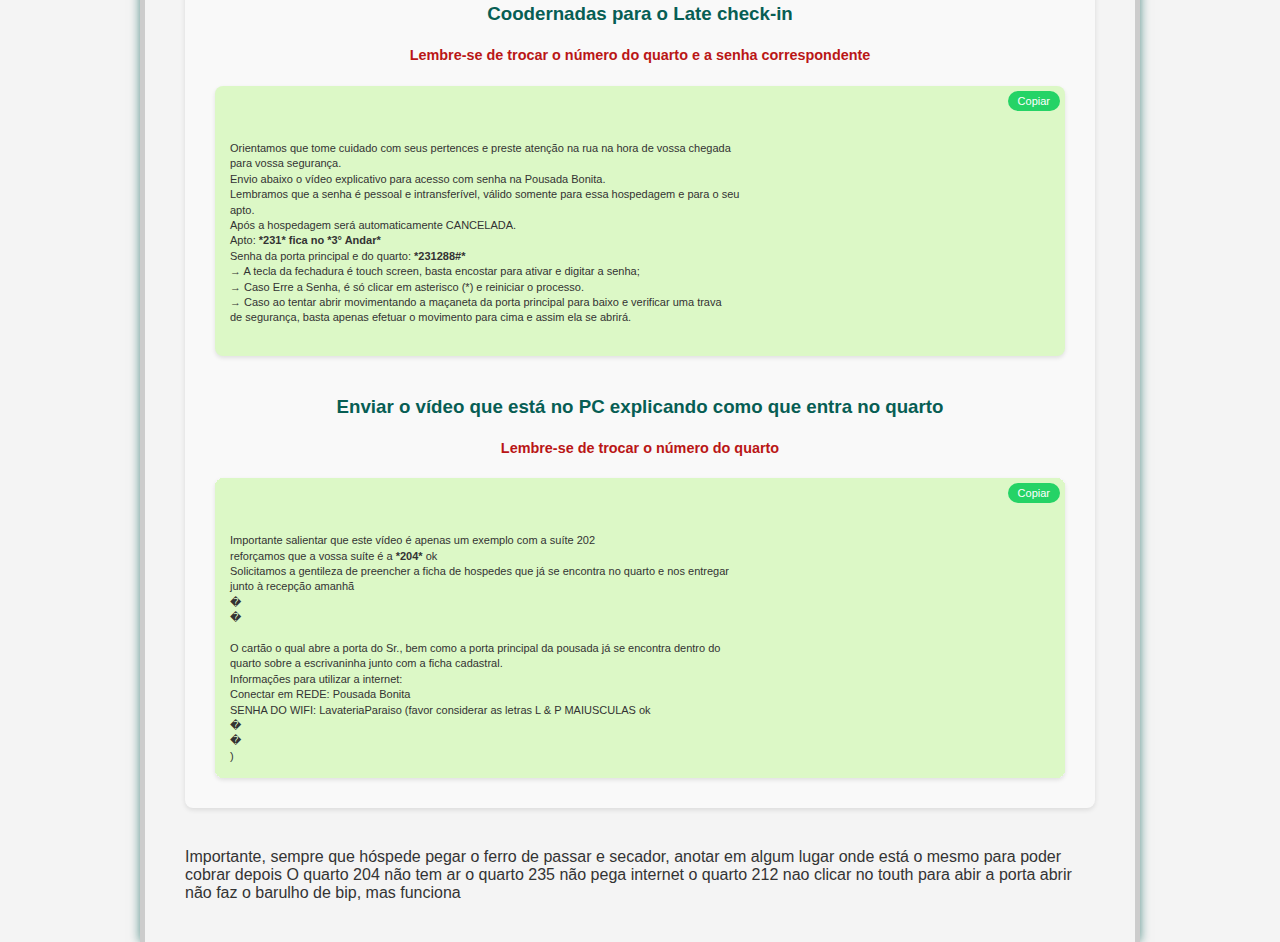
==== commit b7702642: "." ====
--- a/index.html
+++ b/index.html
@@ -501,12 +501,17 @@
        
         <div class="mensagem-whatsapp">
             
-            <button onclick="copiarTexto('11')" id="botao-11" class="botao-copiar">Copiar</button>
-            <p id="mensagem-11">
-                por precaução, caso necessite pode utilizar também a senha para abrir a porta da frente e de
-                vossa suíte  211567#
-
-            </p>
+            <p class="legenda">Necessário clicar no link para acessar as senhas, 
+                e também enviar para o hóspede</p>
+            </p>
+            <nav>
+                <ul>
+                    <li><a href="senhas.html">Senhas dos quartos</a></li>
+                </ul>
+            </nav>
+
+
+            
         </div>
         </div>
     </section>
--- a/style.css
+++ b/style.css
@@ -6,6 +6,7 @@
     font-family: Arial, sans-serif;
     max-width: 100%;
 }
+
 
 body {
     padding: 20px;
@@ -179,7 +180,7 @@
 /* Legendas */
 .legenda {
     font-size: 0.9em;
-    color: #555;
+    color: #ba1616;
     margin: 20px 0;
     text-align: center;
 }
@@ -439,7 +440,6 @@
     background-color: #25D366; /* Cor ao passar o mouse */
 }
 
-
 /* Estilo para o menu de quartos */
 .menu-quartos {
     background-color: #144d0613; /* Cor de fundo */
@@ -573,4 +573,19 @@
         height: 40px;
         font-size: 14px;
     }
+}
+
+/* Campo de busca */
+.campo-busca {
+    margin: 20px;
+    text-align: center;
+}
+
+.campo-busca input {
+    width: 80%;
+    padding: 10px;
+    font-size: 16px;
+    border: 1px solid #ccc;
+    border-radius: 5px;
+    box-shadow: 0 2px 5px rgba(0, 0, 0, 0.1);
 }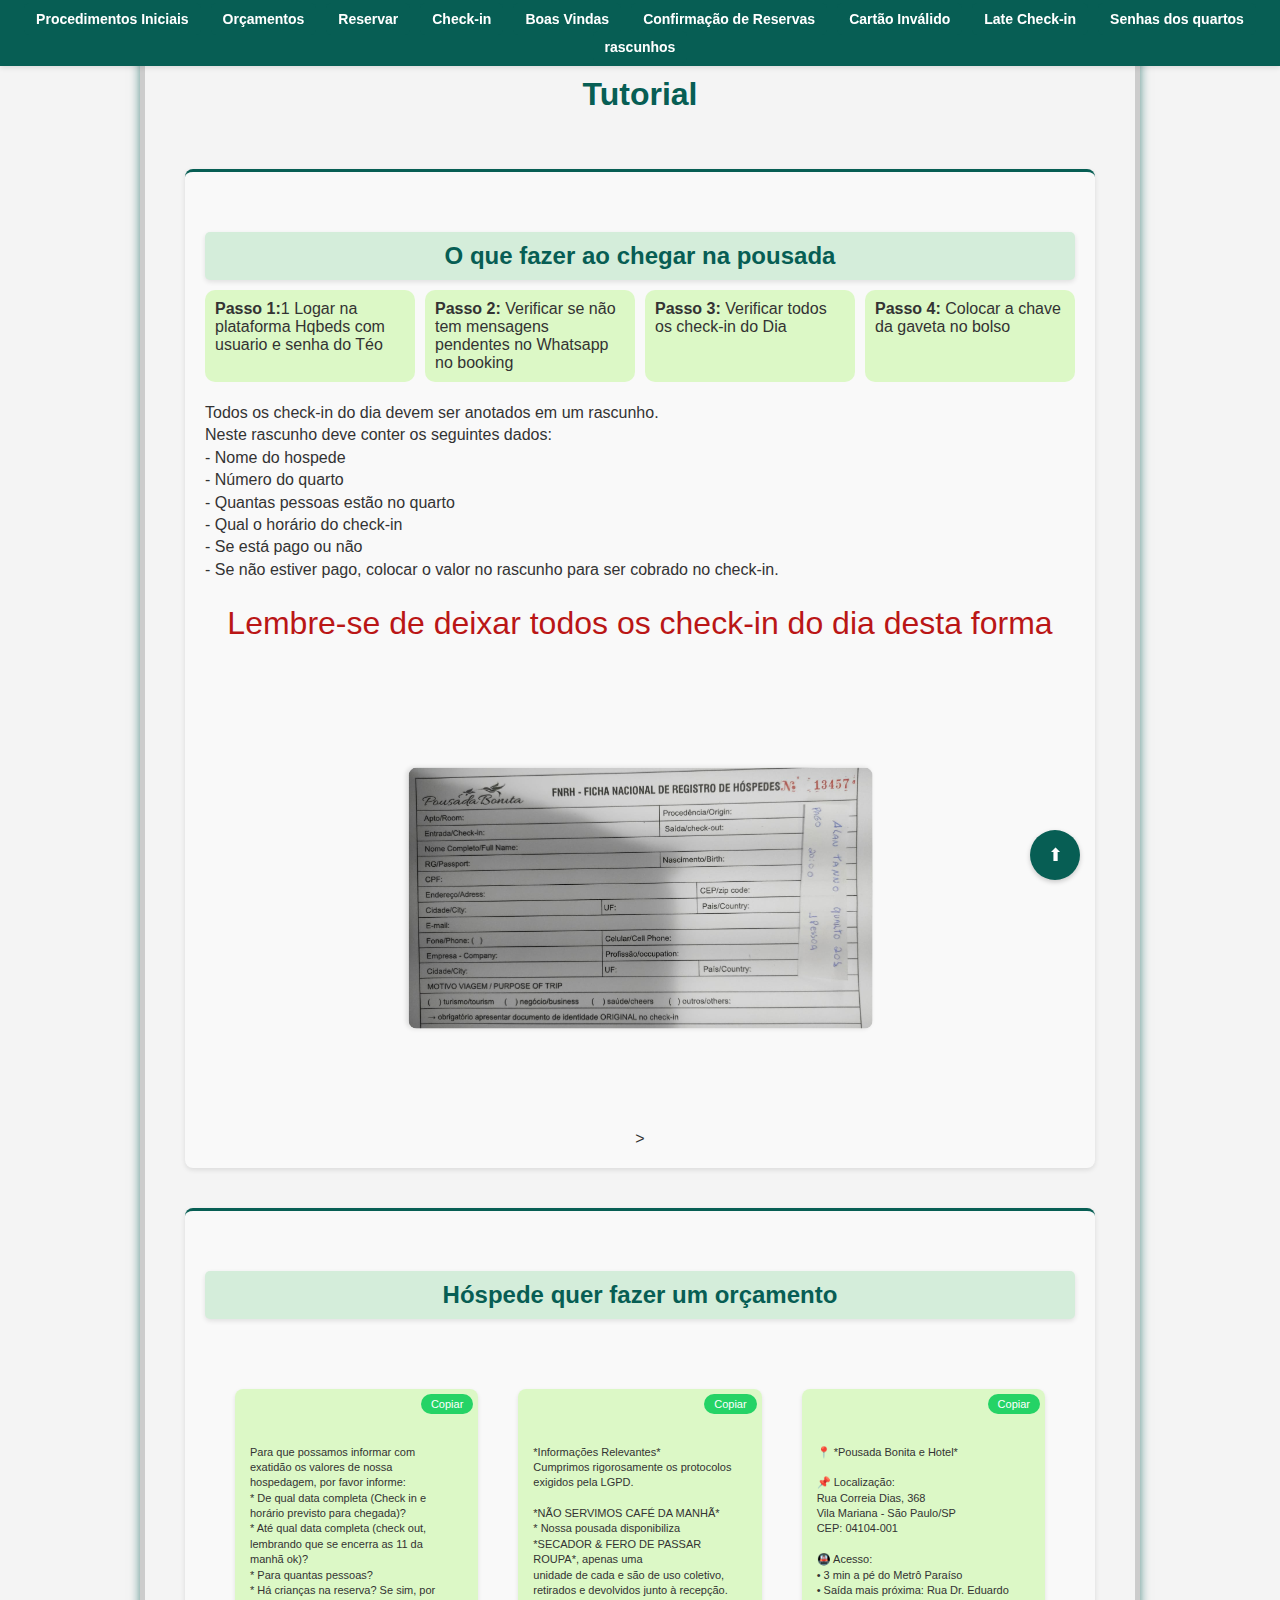
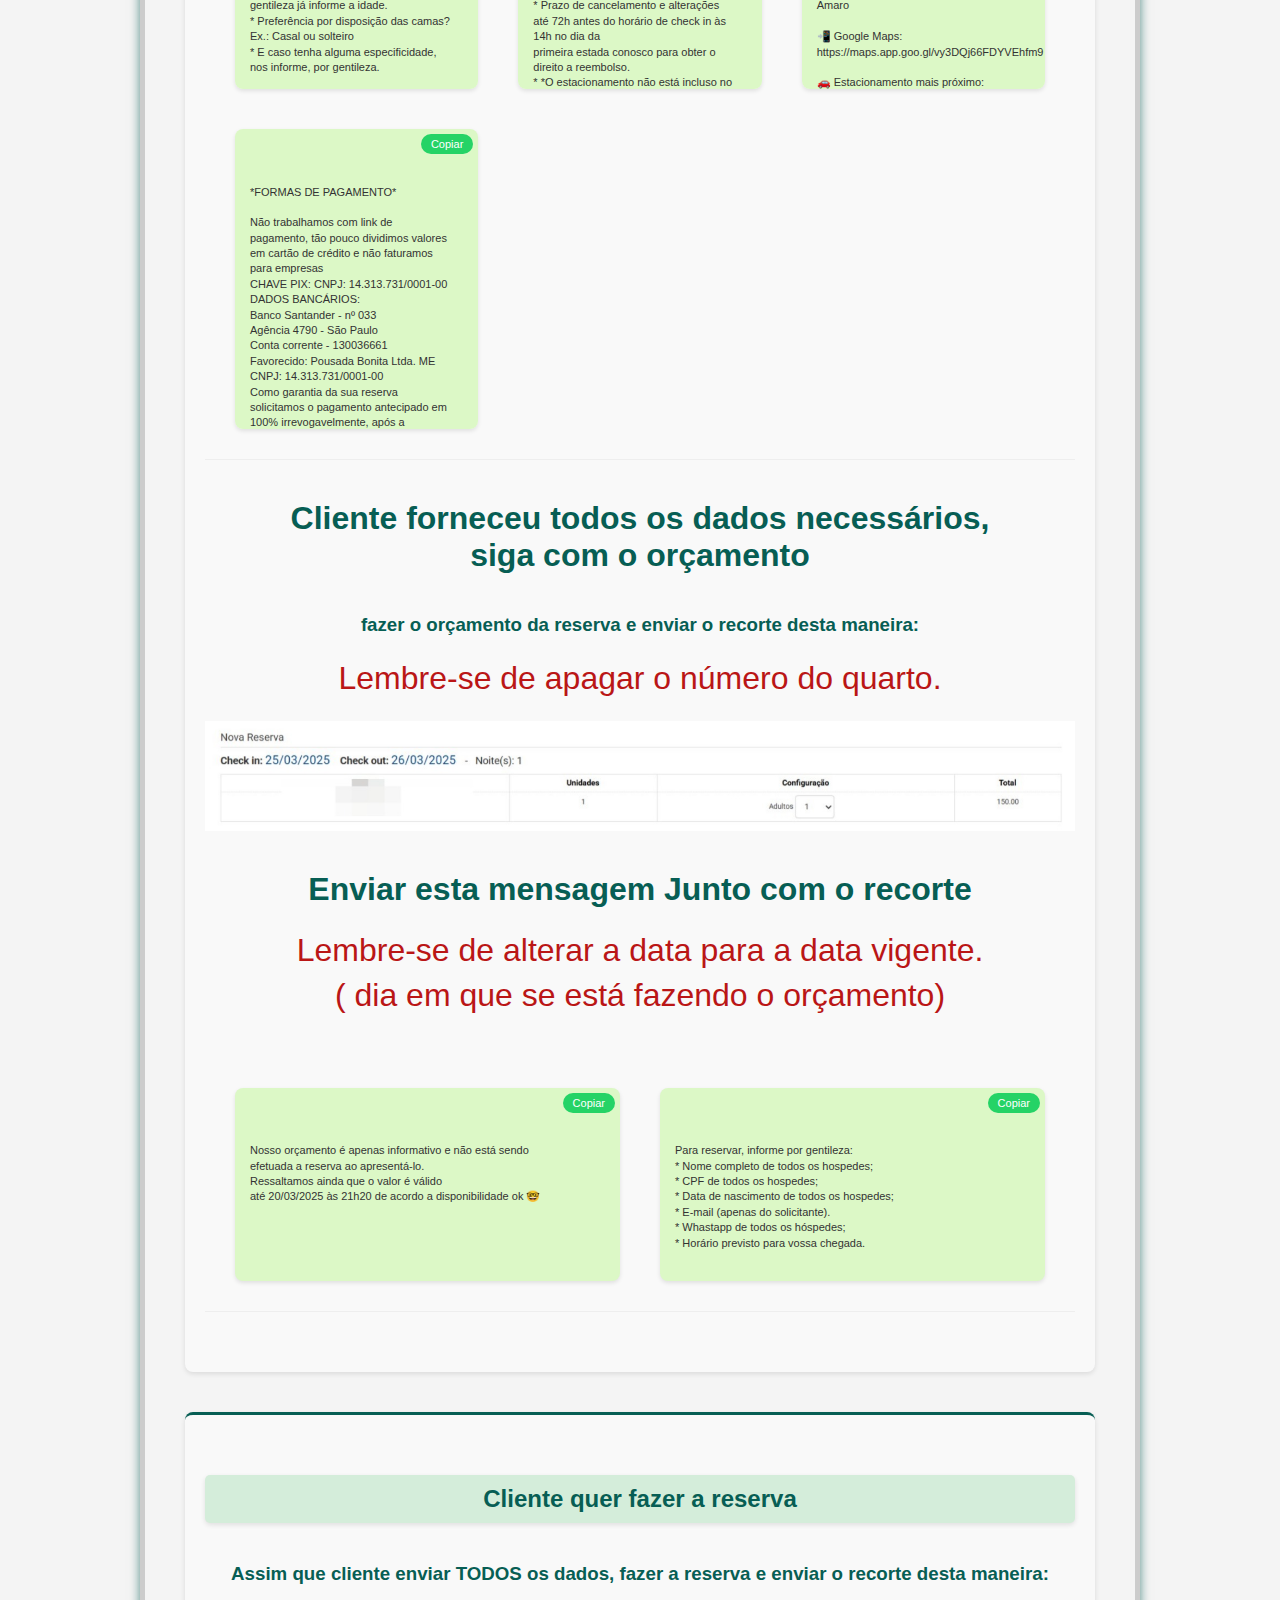
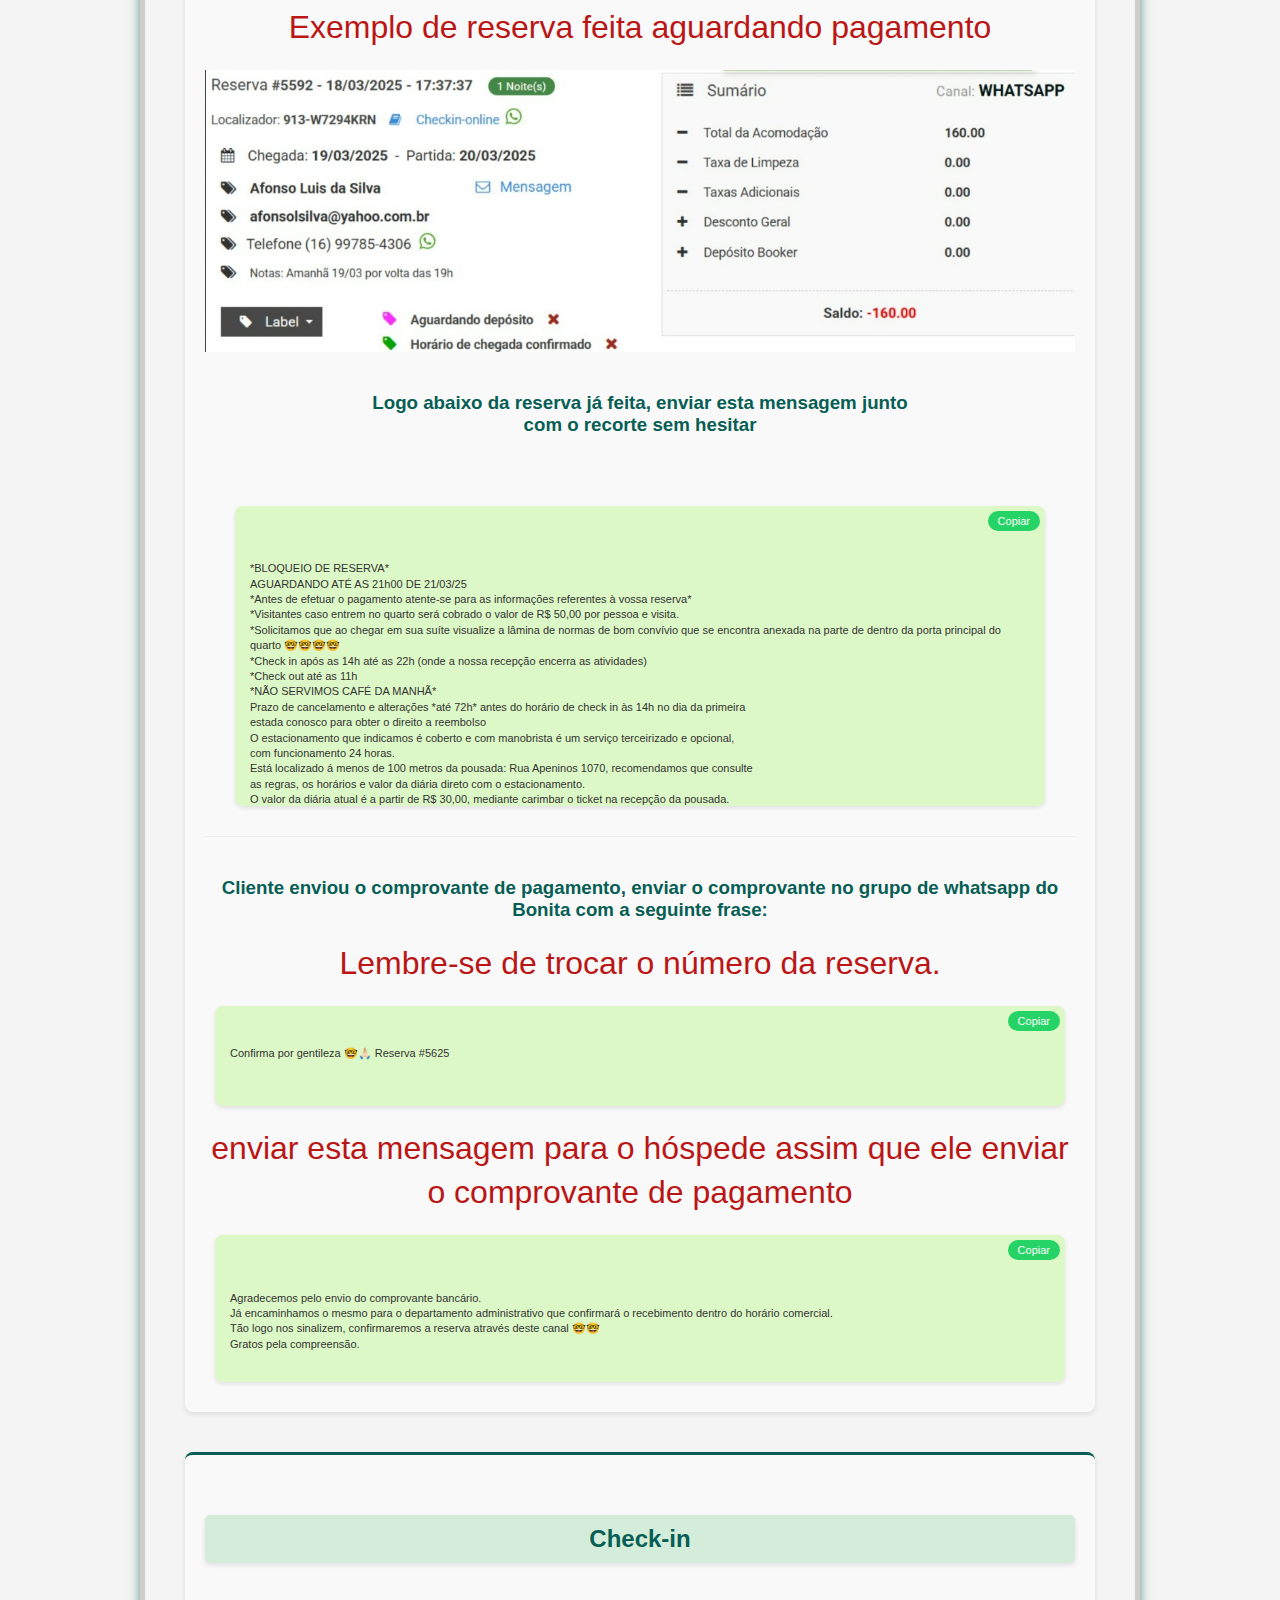
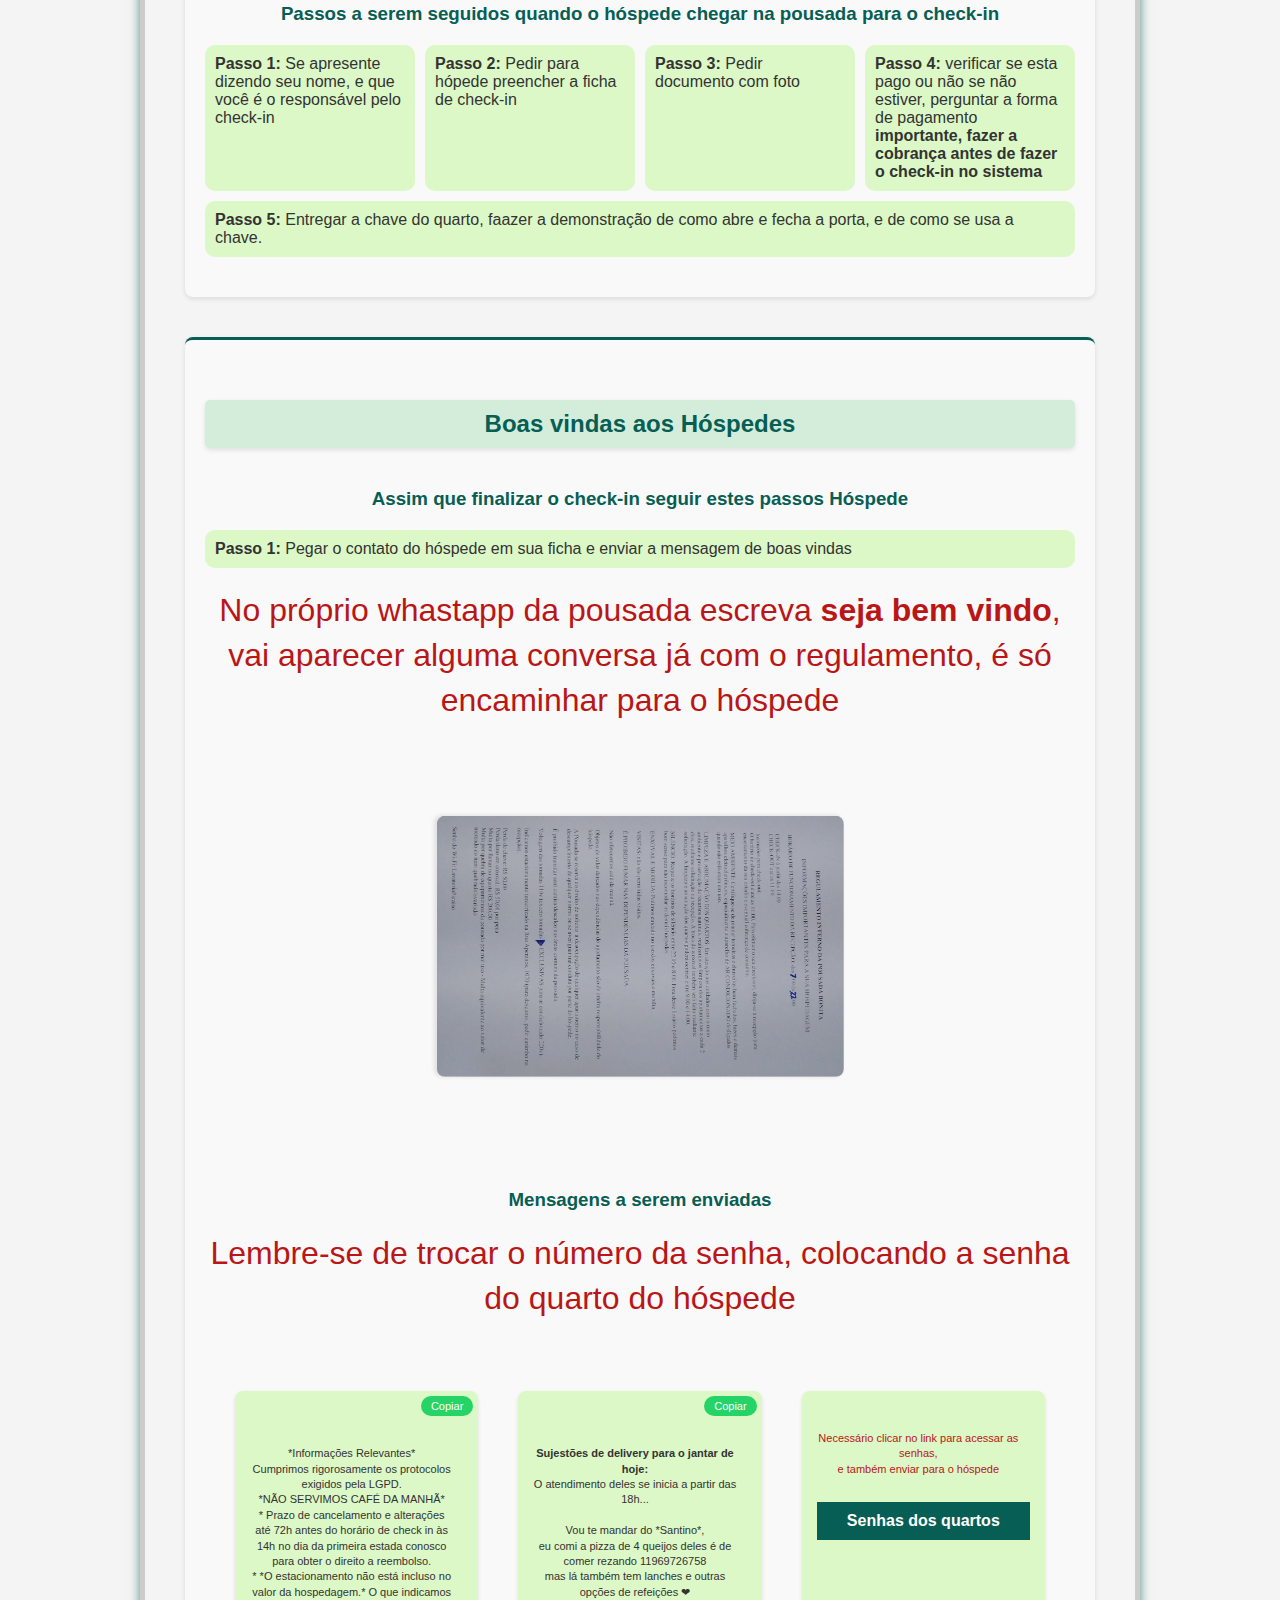
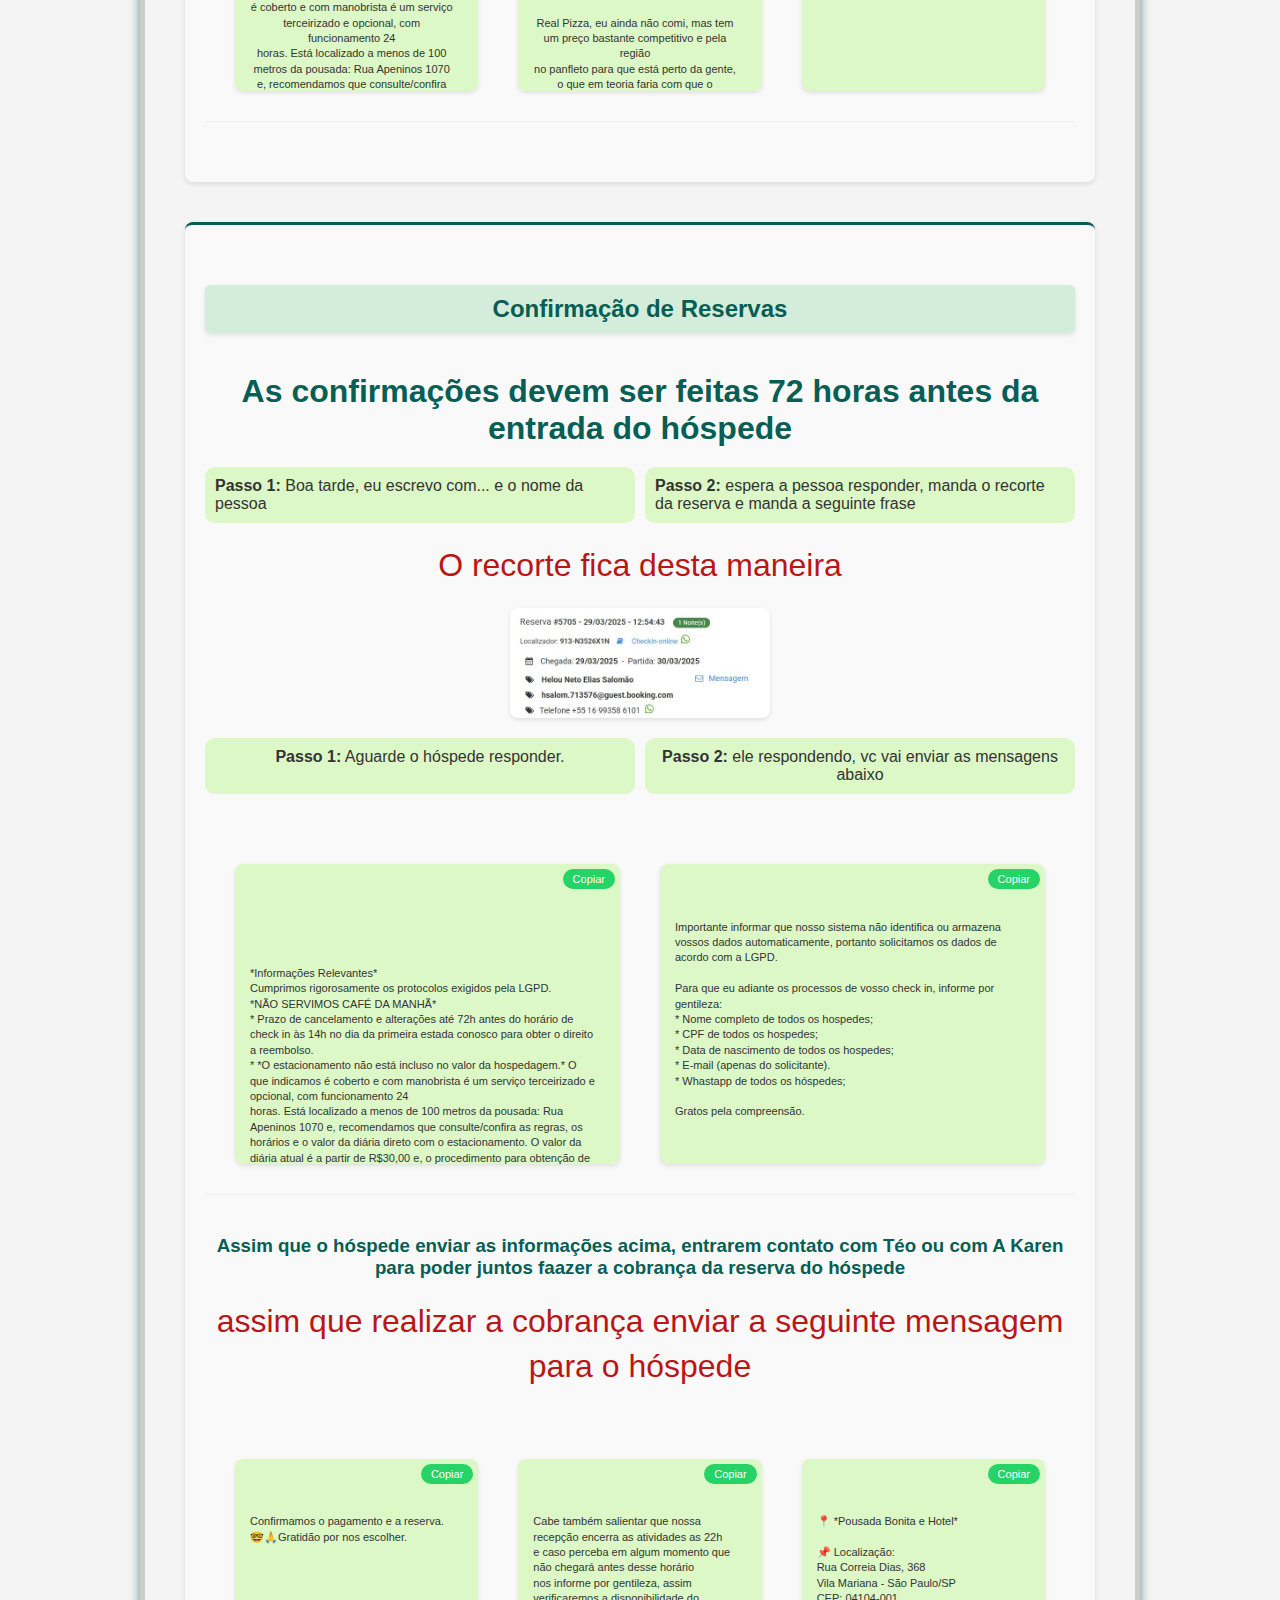
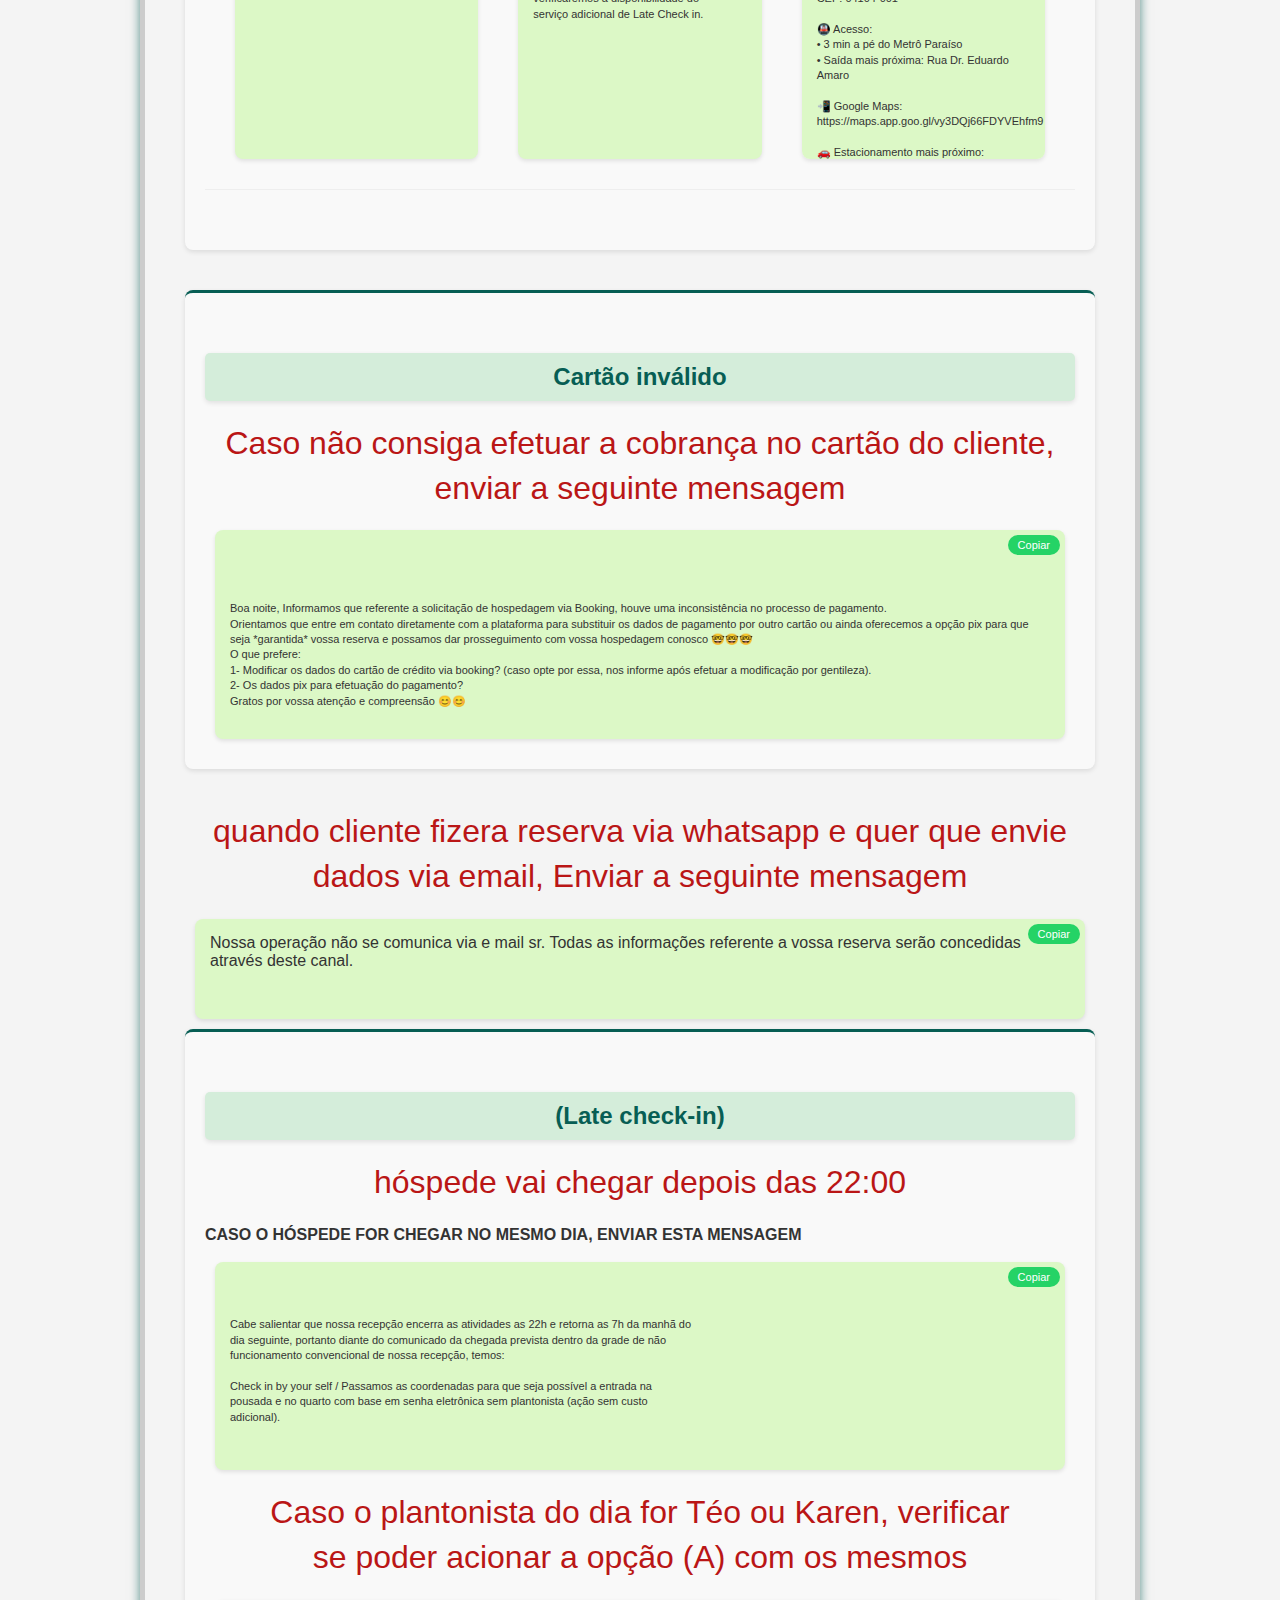
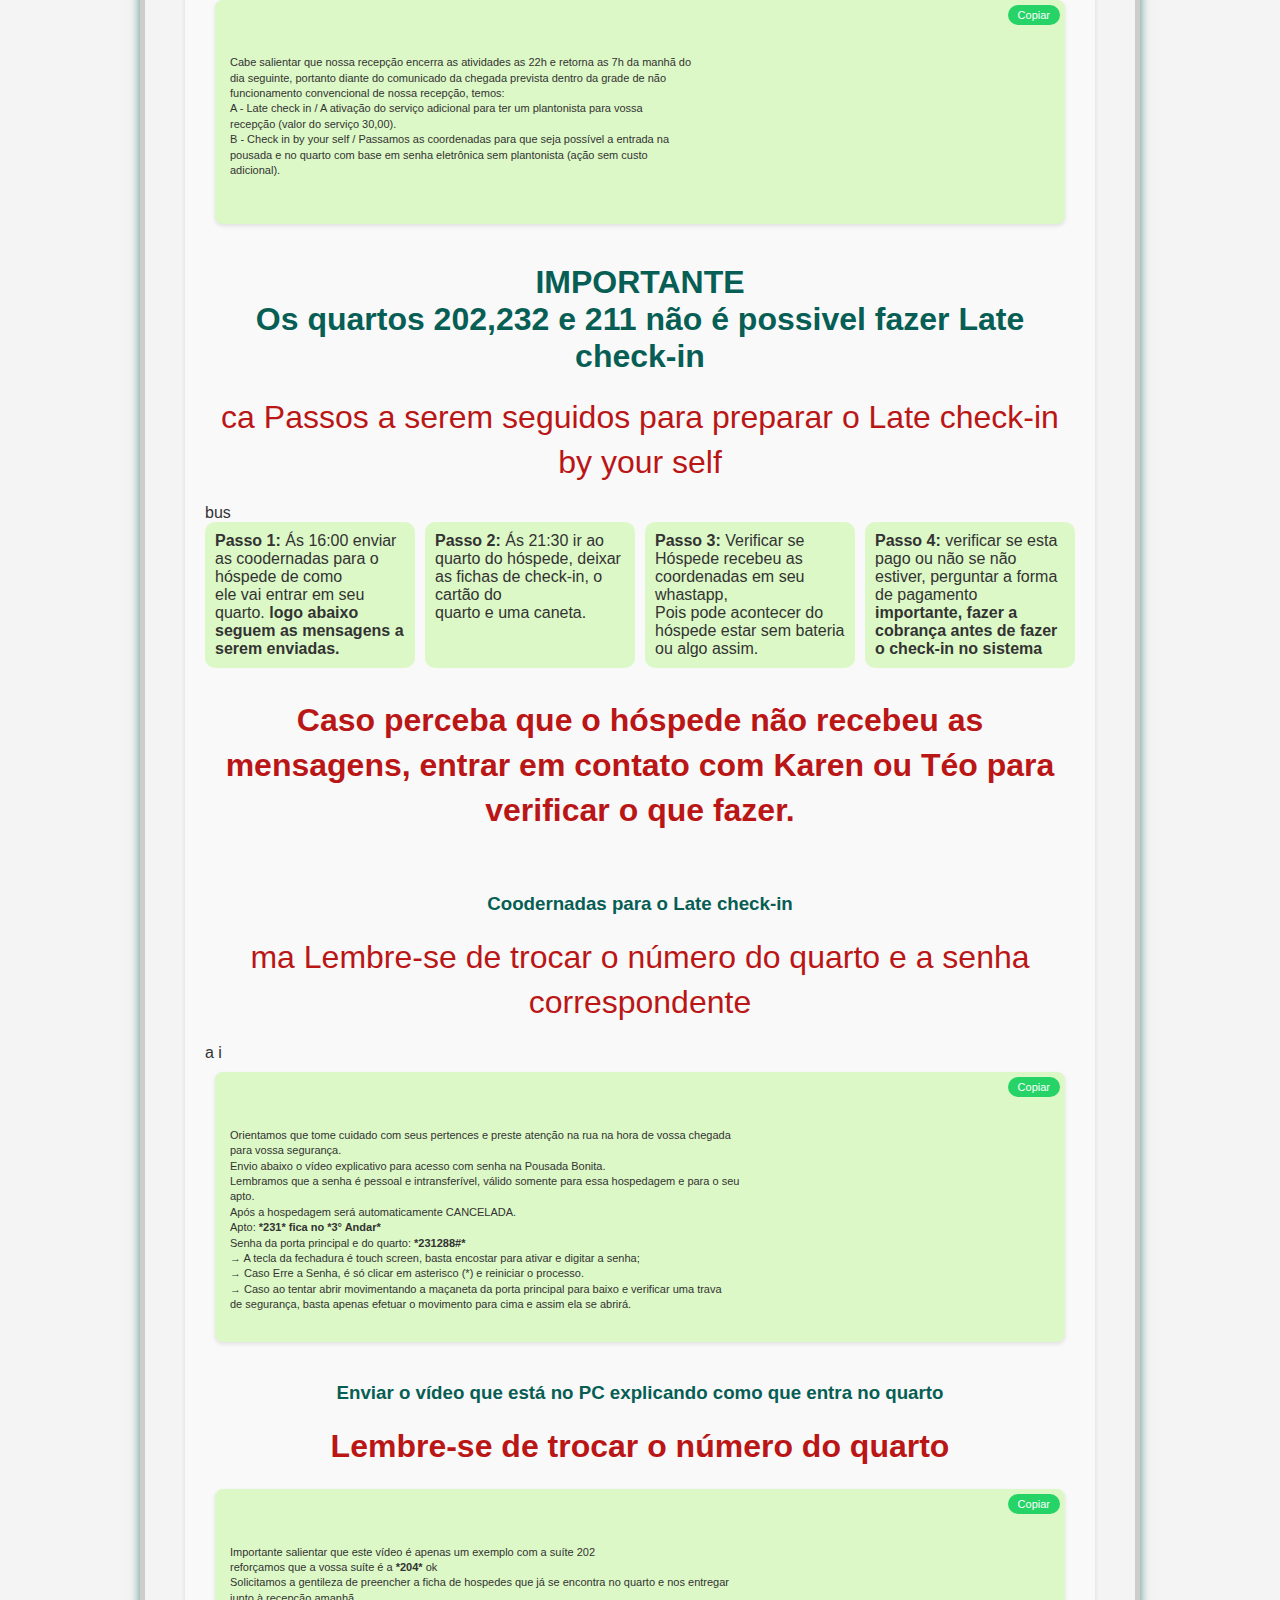
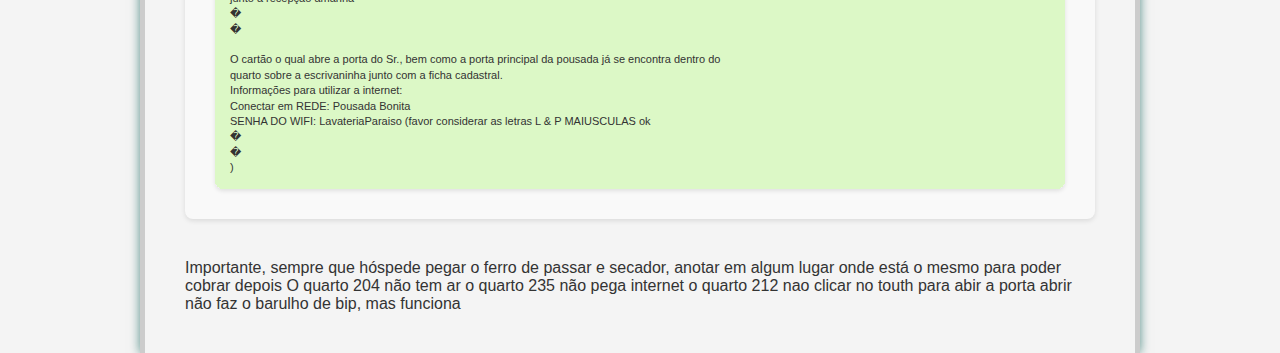
==== commit 7526b718: "onclick" ====
--- a/index.html
+++ b/index.html
@@ -9,19 +9,22 @@
 <body>
     <header>
         <div class="header-container">
-            <h1 id="pop">POP - Procedimentos Operacionais</h1>
+            <h1 id="pop">Tutorial</h1>
             <button class="menu-toggle" aria-label="Abrir menu" onclick="toggleMenu()">☰</button>
             <nav class="menu-fixo">
                 <ul>
                     <li><a href="#procedimentos-iniciais">Procedimentos Iniciais</a></li>
                     <li><a href="#orcamentos">Orçamentos</a></li>
                     <li><a href="#reserva">Reservar</a></li>
-                    <li><a href="#procedimentos-checkin">Procedimentos de Check-in</a></li>
+                    <li><a href="#procedimentos-checkin"> Check-in</a></li>
                     <li><a href="#boas-vindas">Boas Vindas</a></li>
                     <li><a href="#confirmacao-reservas">Confirmação de Reservas</a></li>
                     <li><a href="#cartão-inválido">Cartão Inválido</a></li>
                     <li><a href="#late-checkin">Late Check-in</a></li>
                     <li><a href="senhas.html">Senhas dos quartos</a></li>
+                    <li><a href="atualizações">rascunhos</a></li>
+
+                   
                 </ul>
             </nav>
         </div>
@@ -32,7 +35,7 @@
             <h2>O que fazer ao chegar na pousada</h2>
             <div class="passos">
                 <div class="passo-1">
-                    <strong>Passo 1:</strong>
+                    <strong>Passo 1:</strong>1
                     Logar na plataforma Hqbeds com usuario e senha do Téo
                 </div>
                 
@@ -68,8 +71,11 @@
                 <p class="legenda"> Lembre-se de deixar todos os check-in do dia desta forma</p>
 
                 <div class="imagem1">
-                    <img src="imagem/che.jpg" alt="Exemplo de check-in">
-                </div>
+                    <img src="imagem/che.jpg" alt="Exemplo de check-in" onclick="ampliarImagem(this)" />>
+                </div>
+<div id="overlay" onclick="fecharImagem()">
+    <img id="imagem-ampliada" />
+</div>
             
             </div>
         </section>
@@ -236,7 +242,11 @@
             <h3> fazer o orçamento da reserva e enviar o recorte desta maneira:</h3>
             <div class="imagem-container1">
                 <p class="legenda">Lembre-se de apagar o número do quarto.</p>
-                <img src="imagem/WhatsApp Image 2025-03-21 at 15.20.46.jpeg" alt="Exemplo de orçamento">
+                <img src="imagem/WhatsApp Image 2025-03-21 at 15.20.46.jpeg"
+                alt="Exemplo de orçamento" onclick="ampliarImagem(this)" />
+            </div>
+            <div id="overlay" onclick="fecharImagem()">
+                <img id="imagem-ampliada" />
             </div>
             
             <h1>Enviar esta mensagem Junto com o recorte</h1>
@@ -278,7 +288,11 @@
             <p class="legenda">Exemplo de reserva feita aguardando pagamento</p>
             
             <div class="imagem-container1">
-                <img src="imagem/reserva feita aguradando pagamentos.jpg" alt="Reserva feita aguardando pagamento">
+                <img src="imagem/reserva feita aguradando pagamentos.jpg" alt="Reserva feita aguardando pagamento" 
+                onclick="ampliarImagem(this)" /> 
+                <div id="overlay" onclick="fecharImagem()">
+                    <img id="imagem-ampliada" />
+                </div>
             </div>
 
             <h3>Logo abaixo da reserva já feita, enviar esta mensagem junto <br> 
@@ -416,7 +430,10 @@
             </p>
             
             <div class="imagem1">
-                <img src="imagem/regulamento interno.jpeg" alt="">>
+                <img src="imagem/regulamento interno.jpeg" alt=" regulamento interno" 
+                onclick="ampliarImagem(this)" />
+              <div id="overlay" onclick="fecharImagem()">
+                    <img id="imagem-ampliada" />
             </div>
         
             <h3>Mensagens a serem enviadas</h3>
@@ -536,7 +553,10 @@
                 
                 <div class="imagem-container">
                     <p class="legenda">O recorte fica desta maneira </p>
-                    <img src="imagem/conreserva.jpg" alt="Reserva feita aguardando pagamento">
+                    <img src="imagem/conreserva.jpg" alt="Reserva feita aguardando pagamento" 
+                    onclick="ampliarImagem(this)" />
+                    <div id="overlay" onclick="fecharImagem()">
+                        <img id="imagem-ampliada" />
                 </div>
     
                 <div class="passos">
@@ -759,8 +779,8 @@
 
 
 <p class="legenda">
-    <strong>Passos a serem seguidos para preparar o Late check-in by your self</strong></p>
-    
+  ca  <s,trong>Passos a serem seguidos para preparar o Late check-in by your self</strong></p>
+  bus  
 
 <div class="passos">
         <div class="passo-1">
@@ -801,8 +821,8 @@
     <h3>Coodernadas para o Late check-in</h3>
 
     <p class="legenda">
-        <strong>Lembre-se de trocar o número do quarto e a senha correspondente</strong>
-    </p>
+  ma      <sgtrong>Lembre-se de trocar o número do quarto e a senha correspondente</strong>
+    </p>a i
 
     <div class="mensagem-whatsapp">
         <button onclick="copiarTexto('20')" id="botao-20" class="botao-copiar">Copiar</button>
--- a/style.css
+++ b/style.css
@@ -179,7 +179,7 @@
 
 /* Legendas */
 .legenda {
-    font-size: 0.9em;
+    font-size: 2em;
     color: #ba1616;
     margin: 20px 0;
     text-align: center;
@@ -588,4 +588,39 @@
     border: 1px solid #ccc;
     border-radius: 5px;
     box-shadow: 0 2px 5px rgba(0, 0, 0, 0.1);
+}
+
+/* Estilo para o overlay */
+#overlay {
+    display: none; /* Escondido por padrão */
+    position: fixed;
+    top: 0;
+    left: 0;
+    width: 100%;
+    height: 100%;
+    background-color: rgba(0, 0, 0, 0.8); /* Fundo escuro com transparência */
+    justify-content: center;
+    align-items: center;
+    z-index: 1000;
+}
+
+/* Estilo para a imagem ampliada */
+#overlay img {
+    max-width: 90%;
+    max-height: 90%;
+    border-radius: 10px;
+    box-shadow: 0 4px 8px rgba(0, 0, 0, 0.2);
+    animation: aparecer 0.3s ease-in-out;
+}
+
+/* Animação para a imagem */
+@keyframes aparecer {
+    from {
+        transform: scale(0.8);
+        opacity: 0;
+    }
+    to {
+        transform: scale(1);
+        opacity: 1;
+    }
 }